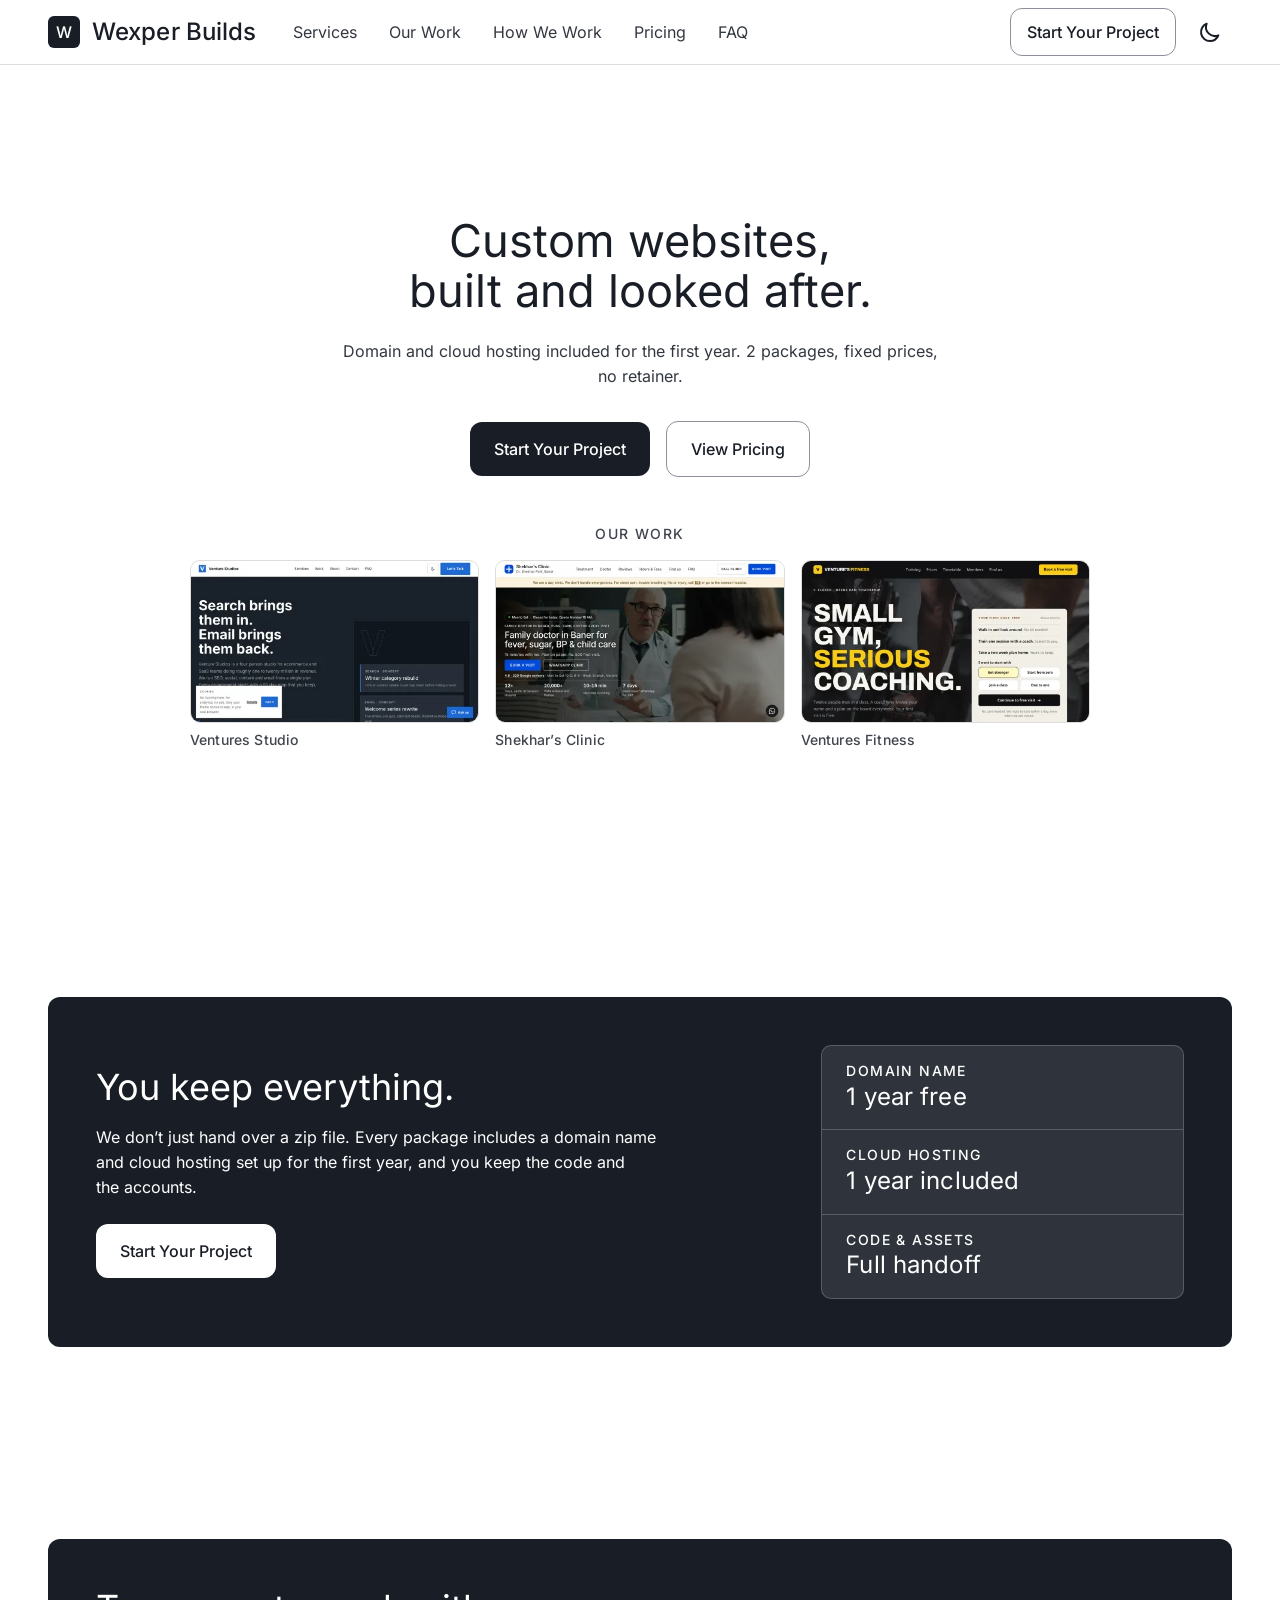
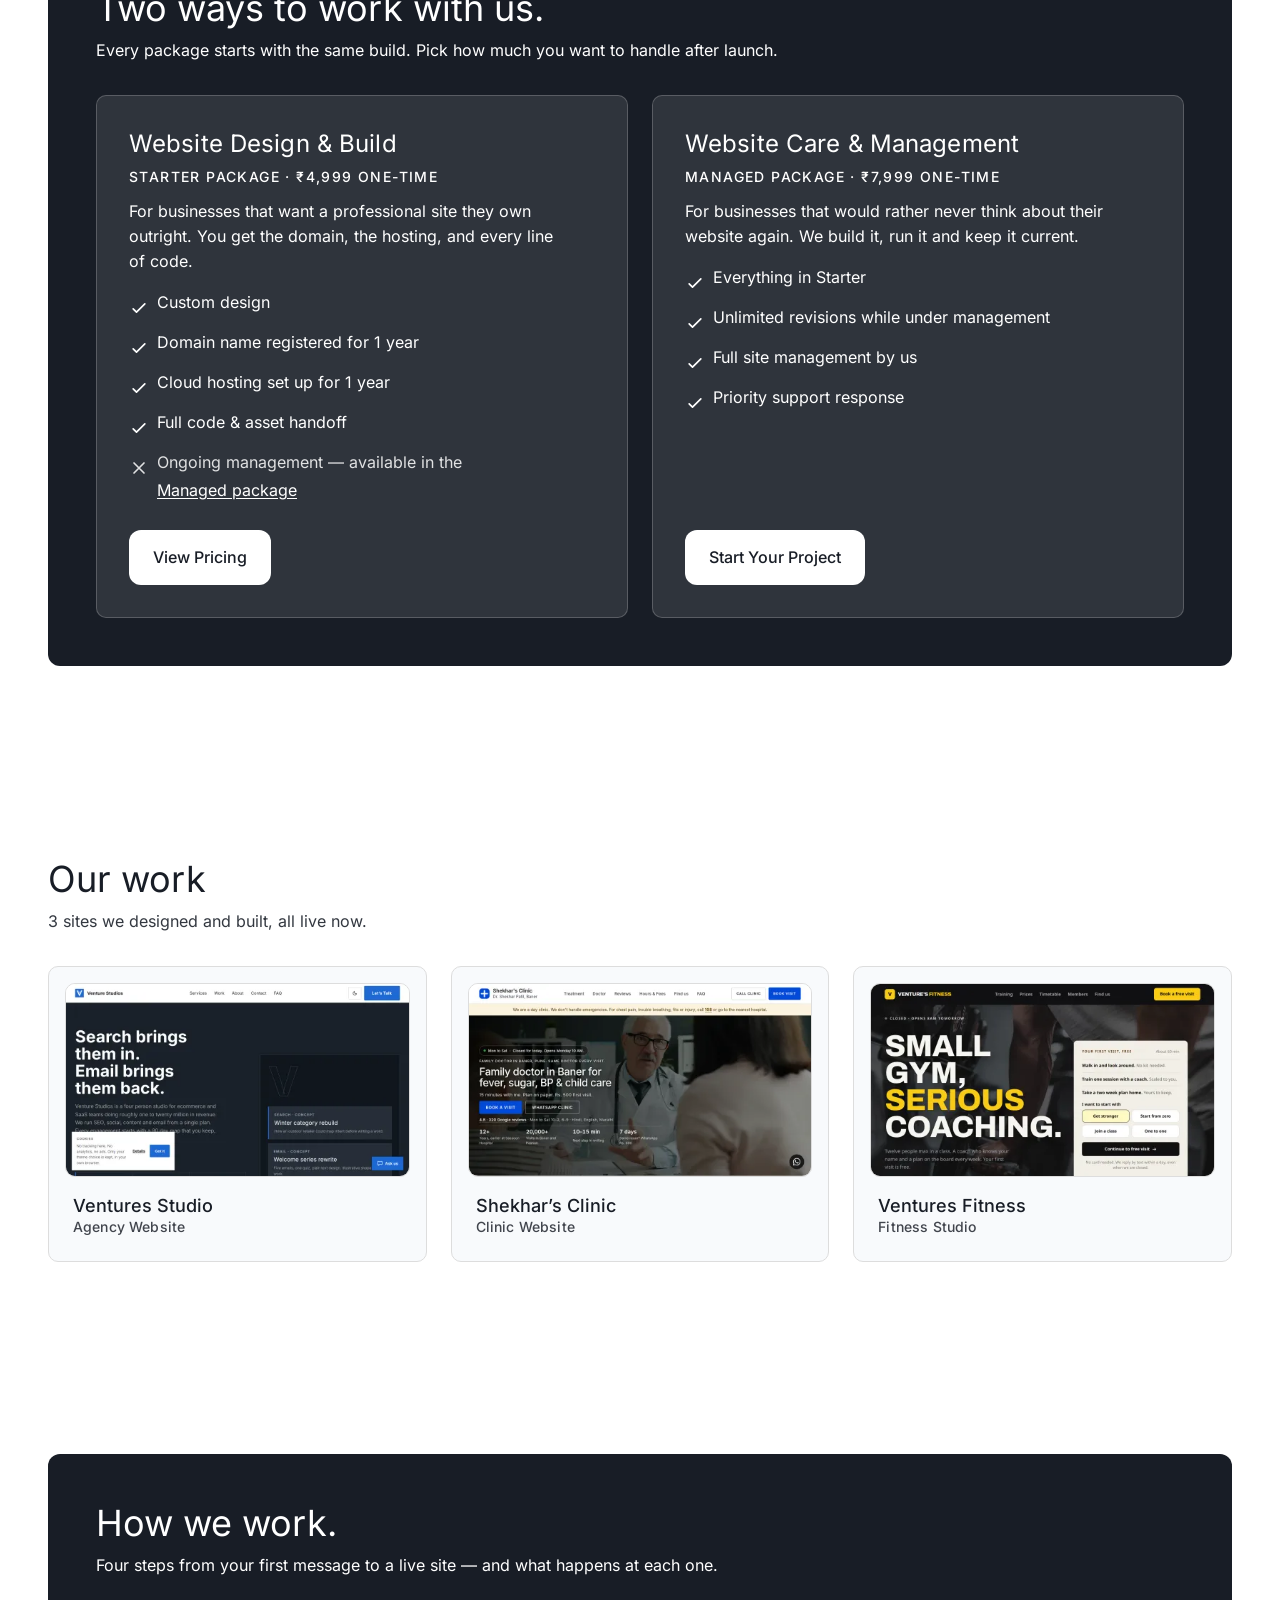
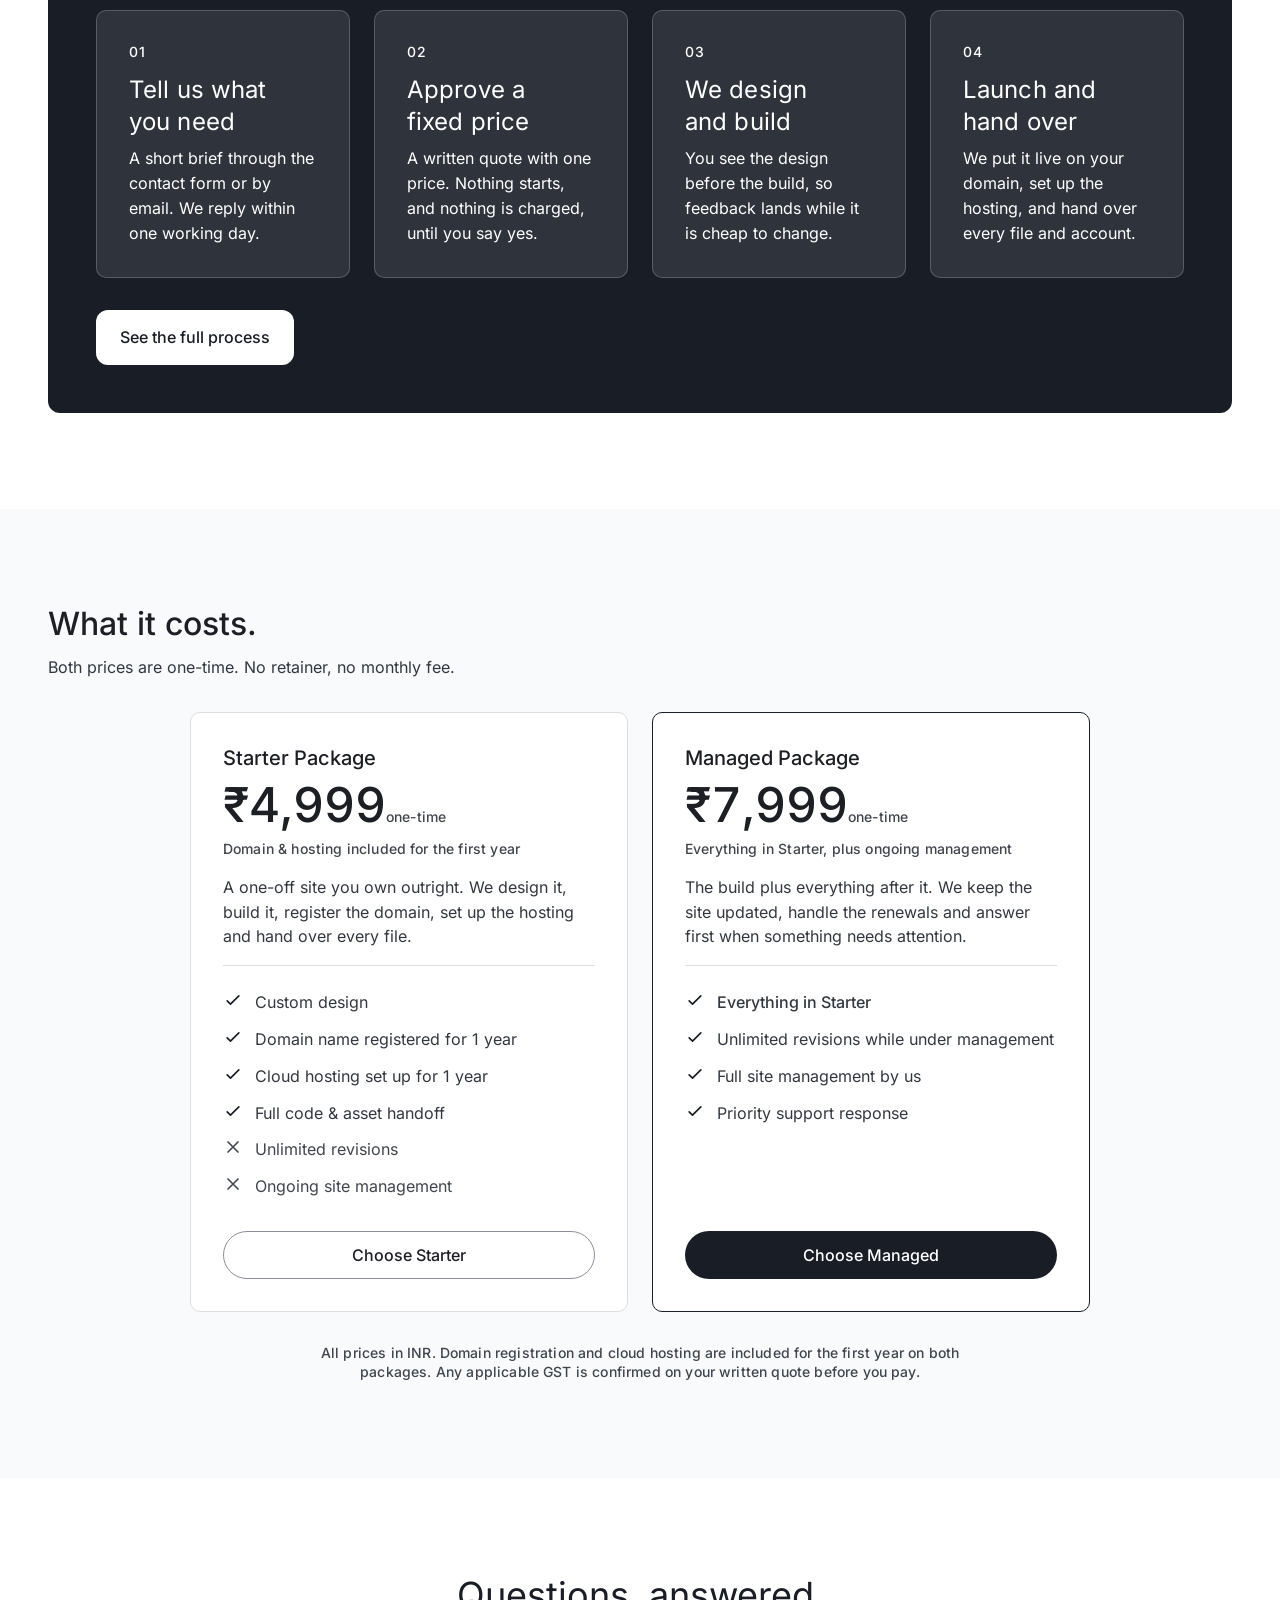
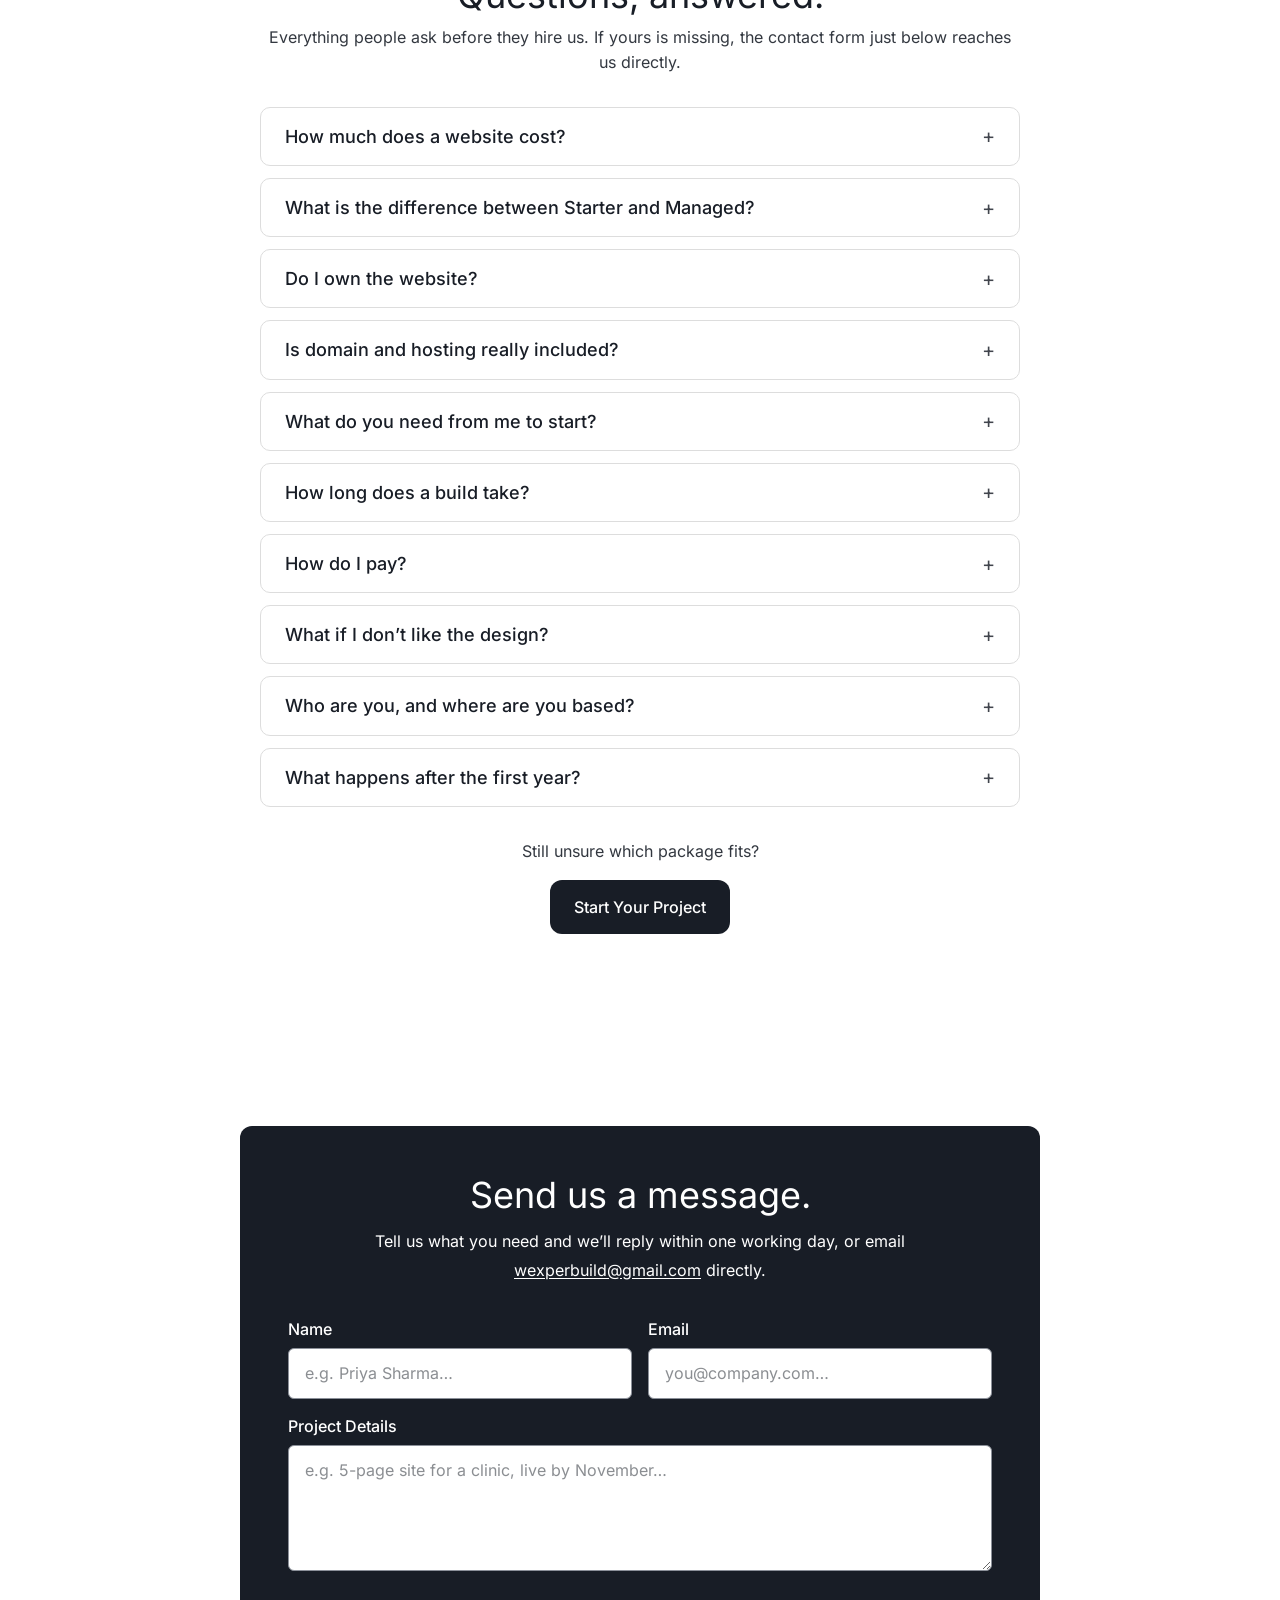
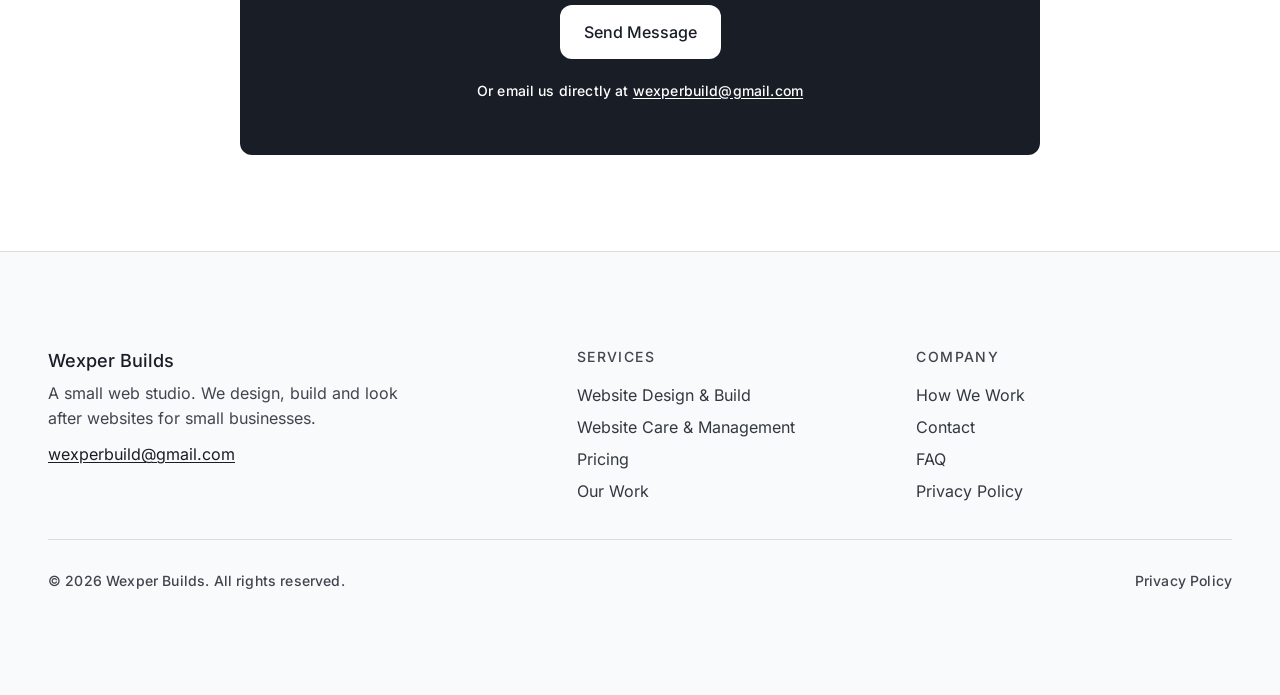
==== index.html @ 2badfdd7 "Add files via upload" ====
<!DOCTYPE html><html lang="en"><head><meta charset="UTF-8"><meta name="viewport" content="width=device-width, initial-scale=1.0"><link rel="icon" type="image/svg+xml" href="/favicon.svg"><link rel="icon" type="image/png" href="/favicon.png" sizes="32x32"><link rel="apple-touch-icon" sizes="180x180" href="/apple-touch-icon.png"><meta name="generator" content="Astro v7.3.5"><!-- Declared before the theme script below so the script can find it. --><meta name="theme-color" content="#ffffff" id="theme-color-meta"><link rel="preload" href="/_astro/inter-latin-400-normal.C38fXH4l.woff2" as="font" type="font/woff2" crossorigin><link rel="preload" href="/_astro/inter-latin-500-normal.Cerq10X2.woff2" as="font" type="font/woff2" crossorigin><link rel="preconnect" href="https://api.web3forms.com"><script>
      (function () {
        var root = document.documentElement;
        root.classList.add('js');
        var stored = null;
        try { stored = localStorage.getItem('wb-theme'); } catch (e) {}
        var theme = stored === 'dark' || stored === 'light'
          ? stored
          : (window.matchMedia('(prefers-color-scheme: dark)').matches ? 'dark' : 'light');
        root.setAttribute('data-theme', theme);
        var meta = document.getElementById('theme-color-meta');
        if (meta) meta.setAttribute('content', theme === 'dark' ? '#0f1116' : '#ffffff');
        // Fail-safe: the reveal styles are armed here but released by the
        // module script below. If that script never runs, nothing must stay
        // hidden — release every reveal after 2.5s.
        setTimeout(function () {
          if (!document.querySelector('.reveal.is-visible')) {
            var targets = document.querySelectorAll('.reveal');
            for (var i = 0; i < targets.length; i++) targets[i].classList.add('is-visible');
          }
        }, 2500);
      })();
    </script><title>Wexper Builds — Custom Website Design from ₹4,999</title><meta name="description" content="Custom websites for small businesses, built for a one-time price. Starter ₹4,999, Managed ₹7,999, with domain and cloud hosting included for the first year."><link rel="canonical" href="https://wexper.in/"><!-- Open Graph / Facebook. URL and structured data are omitted on noindex
         pages — /404 and /500 are not routable URLs, so pointing social cards
         or an Organization graph at them would advertise a page that 404s. --><meta property="og:type" content="website"><meta property="og:site_name" content="Wexper Builds"><meta property="og:locale" content="en_IN"><meta property="og:url" content="https://wexper.in/"><meta property="og:title" content="Wexper Builds — Custom Website Design from ₹4,999"><meta property="og:description" content="Custom websites for small businesses, built for a one-time price. Starter ₹4,999, Managed ₹7,999, with domain and cloud hosting included for the first year."><meta property="og:image" content="https://wexper.in/og.png"><meta property="og:image:type" content="image/png"><meta property="og:image:width" content="1200"><meta property="og:image:height" content="630"><meta property="og:image:alt" content="Wexper Builds — custom websites for small businesses"><!-- Twitter --><meta name="twitter:card" content="summary_large_image"><meta name="twitter:url" content="https://wexper.in/"><meta name="twitter:title" content="Wexper Builds — Custom Website Design from ₹4,999"><meta name="twitter:description" content="Custom websites for small businesses, built for a one-time price. Starter ₹4,999, Managed ₹7,999, with domain and cloud hosting included for the first year."><meta name="twitter:image" content="https://wexper.in/og.png"><meta name="twitter:image:alt" content="Wexper Builds — custom websites for small businesses"><script type="application/ld+json">{"@context":"https://schema.org","@graph":[{"@type":"Organization","@id":"https://wexper.in/#organization","name":"Wexper Builds","url":"https://wexper.in/","email":"wexperbuild@gmail.com","logo":"https://wexper.in/logo.png","contactPoint":{"@type":"ContactPoint","contactType":"customer support","email":"wexperbuild@gmail.com","availableLanguage":["en"],"areaServed":"IN"}},{"@type":"WebSite","@id":"https://wexper.in/#website","name":"Wexper Builds","url":"https://wexper.in/","inLanguage":"en","publisher":{"@id":"https://wexper.in/#organization"}},{"@type":"Product","@id":"https://wexper.in/#starter-package","name":"Website Design & Build (Starter Package)","description":"A one-off site you own outright. We design it, build it, register the domain, set up the hosting and hand over every file.","image":"https://wexper.in/og.png","brand":{"@id":"https://wexper.in/#organization"},"offers":{"@type":"Offer","price":"4999","priceCurrency":"INR","url":"https://wexper.in/#pricing"}},{"@type":"Product","@id":"https://wexper.in/#managed-package","name":"Website Care & Management (Managed Package)","description":"The build plus everything after it. We keep the site updated, handle the renewals and answer first when something needs attention.","image":"https://wexper.in/og.png","brand":{"@id":"https://wexper.in/#organization"},"offers":{"@type":"Offer","price":"7999","priceCurrency":"INR","url":"https://wexper.in/#pricing"}},{"@type":"FAQPage","mainEntity":[{"@type":"Question","name":"How much does a website cost?","acceptedAnswer":{"@type":"Answer","text":"The Starter package is ₹4,999 one-time and the Managed package is ₹7,999 one-time. Both include a custom design, a domain name and cloud hosting for the first year. There is no monthly fee and no retainer."}},{"@type":"Question","name":"What is the difference between Starter and Managed?","acceptedAnswer":{"@type":"Answer","text":"Starter is the build itself: design, domain, hosting and a full handoff of the code and assets, after which the site is yours to run. Managed is everything in Starter plus unlimited revisions while your site is under our management, full site management by us, and a priority support response."}},{"@type":"Question","name":"Do I own the website?","acceptedAnswer":{"@type":"Answer","text":"Yes. On the Starter package you receive the full code and asset handoff, along with the domain registered in your name and the hosting account. Nothing is locked behind our platform."}},{"@type":"Question","name":"Is domain and hosting really included?","acceptedAnswer":{"@type":"Answer","text":"For the first year, yes. We register the domain and set up cloud hosting as part of the package. From year two, renewals are charged at whatever the registrar and host charge. You can pay them directly, or we can keep paying them for you under the Managed package."}},{"@type":"Question","name":"What do you need from me to start?","acceptedAnswer":{"@type":"Answer","text":"Send us a message through the contact form with what you need and when you want it live. We reply within one working day, confirm scope and price, and take it from there. If you already have a logo, copy or photos, send those too. If not, we can work without them."}},{"@type":"Question","name":"How long does a build take?","acceptedAnswer":{"@type":"Answer","text":"It depends on how much content you have ready and how quickly feedback comes back. We confirm a delivery date in writing before work begins, so you are never guessing."}},{"@type":"Question","name":"How do I pay?","acceptedAnswer":{"@type":"Answer","text":"Every project begins with a written quote, and no work starts until you have approved it. The payment schedule, the methods we accept and whether GST is included are all set out in that quote before you commit, so you know the full picture before anything begins."}},{"@type":"Question","name":"What if I don’t like the design?","acceptedAnswer":{"@type":"Answer","text":"Scope and price are agreed before any work begins, and your written quote sets out what changes are covered along the way. On the Managed package, revisions continue for as long as your site is under our management."}},{"@type":"Question","name":"Who are you, and where are you based?","acceptedAnswer":{"@type":"Answer","text":"Wexper Builds is a small web studio run by the people who do the work. No account managers, no outsourcing between your first message and your launch. We reply to every enquiry within one working day."}},{"@type":"Question","name":"What happens after the first year?","acceptedAnswer":{"@type":"Answer","text":"Domain and hosting renewals are billed at the registrar’s and host’s cost each year, whether you pay them yourself or we handle them for you under the Managed package. Nothing about the site itself stops working. It is your code on your accounts."}}]}]}</script><link rel="stylesheet" href="/_astro/Layout.dYa1LRDs.css"></head><body class="antialiased bg-canvas text-body"><a href="#main" class="sr-only focus:not-sr-only focus:absolute focus:top-sm focus:left-sm focus:z-[60] focus:bg-canvas focus:text-ink focus:px-md focus:py-sm focus:rounded-sm focus:shadow-sm">Skip to content</a><header class="bg-canvas text-ink text-body-md border-b border-hairline sticky top-0 z-50"><div class="container-page h-[64px] flex items-center justify-between"><div class="flex items-center gap-lg"><a href="/" class="inline-flex items-center gap-sm rounded-sm transition-opacity hover:opacity-80" translate="no"><span aria-hidden="true" class="w-8 h-8 shrink-0 rounded-sm bg-primary text-on-primary text-label-md font-medium inline-flex items-center justify-center">W</span><span class="font-medium text-title-sm whitespace-nowrap min-[400px]:text-title-lg">Wexper Builds</span></a><nav class="hidden lg:flex items-center gap-xs" aria-label="Primary"><a href="/#services" class="px-sm inline-flex items-center min-h-[44px] text-body hover:text-ink transition-colors">Services</a><a href="/#work" class="px-sm inline-flex items-center min-h-[44px] text-body hover:text-ink transition-colors">Our Work</a><a href="/process/" class="px-sm inline-flex items-center min-h-[44px] text-body hover:text-ink transition-colors">How We Work</a><a href="/#pricing" class="px-sm inline-flex items-center min-h-[44px] text-body hover:text-ink transition-colors">Pricing</a><a href="/#faq" class="px-sm inline-flex items-center min-h-[44px] text-body hover:text-ink transition-colors">FAQ</a></nav></div><div class="flex items-center gap-sm"><a href="/#contact" class="hidden lg:inline-flex btn-secondary btn-compact">Start Your Project</a><button id="theme-toggle" type="button" class="p-2 min-h-[44px] min-w-[44px] inline-flex items-center justify-center text-ink rounded-full transition-colors hover:bg-surface-soft" aria-label="Toggle colour theme" aria-pressed="false" title="Toggle colour theme"><svg class="w-6 h-6 dark:hidden" aria-hidden="true" fill="none" viewBox="0 0 24 24" stroke="currentColor"><path stroke-linecap="round" stroke-linejoin="round" stroke-width="2" d="M20.354 15.354A9 9 0 018.646 3.646 9.003 9.003 0 0012 21a9.003 9.003 0 008.354-5.646z"></path></svg><svg class="w-6 h-6 hidden dark:block" aria-hidden="true" fill="none" viewBox="0 0 24 24" stroke="currentColor"><path stroke-linecap="round" stroke-linejoin="round" stroke-width="2" d="M12 3v1m0 16v1m9-9h-1M4 12H3m15.364 6.364l-.707.707M6.343 6.343l-.707.707m12.728 0l-.707.707M6.343 17.657l-.707.707M16 12a4 4 0 11-8 0 4 4 0 018 0z"></path></svg></button><!-- Native disclosure: the menu opens and closes without JavaScript. The
           panel is fixed below the 64px bar so the bar never grows around it
           and the dropdown spans the full viewport width on phones. --><details id="mobile-nav" class="lg:hidden group relative"><summary class="p-2 min-h-[44px] min-w-[44px] inline-flex items-center justify-center text-ink rounded-full cursor-pointer list-none hover:bg-surface-soft transition-colors [&amp;::-webkit-details-marker]:hidden"><span class="sr-only">Menu</span><svg class="w-6 h-6 group-open:hidden" aria-hidden="true" fill="none" viewBox="0 0 24 24" stroke="currentColor"><path stroke-linecap="round" stroke-linejoin="round" stroke-width="2" d="M4 6h16M4 12h16M4 18h16"></path></svg><svg class="w-6 h-6 hidden group-open:block" aria-hidden="true" fill="none" viewBox="0 0 24 24" stroke="currentColor"><path stroke-linecap="round" stroke-linejoin="round" stroke-width="2" d="M6 18L18 6M6 6l12 12"></path></svg></summary><div class="fixed left-0 right-0 top-[64px] border-b border-hairline bg-canvas shadow-[0_12px_24px_-16px_rgba(0,0,0,0.35)]"><nav class="container-page flex flex-col py-md gap-xs" aria-label="Mobile"><a href="/#services" class="text-label-md py-sm px-sm -mx-sm min-h-[44px] flex items-center rounded-sm hover:bg-surface-soft transition-colors">Services</a><a href="/#work" class="text-label-md py-sm px-sm -mx-sm min-h-[44px] flex items-center rounded-sm hover:bg-surface-soft transition-colors">Our Work</a><a href="/process/" class="text-label-md py-sm px-sm -mx-sm min-h-[44px] flex items-center rounded-sm hover:bg-surface-soft transition-colors">How We Work</a><a href="/#pricing" class="text-label-md py-sm px-sm -mx-sm min-h-[44px] flex items-center rounded-sm hover:bg-surface-soft transition-colors">Pricing</a><a href="/#faq" class="text-label-md py-sm px-sm -mx-sm min-h-[44px] flex items-center rounded-sm hover:bg-surface-soft transition-colors">FAQ</a><a href="/#contact" class="btn-secondary btn-compact self-start mt-xs">Start Your Project</a></nav></div></details></div></div></header><script type="module">globalThis.process??={},globalThis.process.env??={};var e=document.getElementById(`mobile-nav`),t=document.getElementById(`theme-toggle`);e?.querySelectorAll(`a`).forEach(t=>{t.addEventListener(`click`,()=>e?.removeAttribute(`open`))}),document.addEventListener(`keydown`,t=>{t.key===`Escape`&&e?.open&&(e.removeAttribute(`open`),e.querySelector(`summary`)?.focus())}),document.addEventListener(`click`,t=>{e?.open&&t.target instanceof Node&&!e.contains(t.target)&&e.removeAttribute(`open`)});var n=()=>{let e=document.documentElement,n=getComputedStyle(e).getPropertyValue(`--wb-canvas`).trim();document.getElementById(`theme-color-meta`)?.setAttribute(`content`,n||`#ffffff`),t?.setAttribute(`aria-pressed`,String(e.getAttribute(`data-theme`)===`dark`))};n(),t?.addEventListener(`click`,()=>{let e=document.documentElement,t=e.getAttribute(`data-theme`)===`dark`?`light`:`dark`;e.setAttribute(`data-theme`,t);try{localStorage.setItem(`wb-theme`,t)}catch{}n()});var r=document.querySelectorAll(`nav[aria-label="Primary"] a, nav[aria-label="Mobile"] a`),i=()=>{let e=window.location.hash,t=window.location.pathname;r.forEach(n=>{let r=n.getAttribute(`href`)??``;e.length>1&&r.endsWith(e)?n.setAttribute(`aria-current`,`location`):r===t?n.setAttribute(`aria-current`,`page`):n.removeAttribute(`aria-current`)})};window.addEventListener(`hashchange`,i),i();</script><main id="main" tabindex="-1"><section class="container-page text-ink min-h-[calc(100svh-64px)] flex flex-col justify-center py-section text-center"><div class="max-w-[820px] mx-auto"><h1 class="text-display-lg mb-lg">Custom websites, built and looked after.</h1><p class="text-body-md text-body mb-xl max-w-[600px] mx-auto">Domain and cloud hosting included for the first year. 2 packages, fixed prices, no retainer.</p><div class="flex flex-col sm:flex-row items-center justify-center gap-md"><a href="#contact" class="btn-primary w-full sm:w-auto">Start Your Project</a><a href="#pricing" class="btn-secondary w-full sm:w-auto">View Pricing</a></div></div><div class="mt-xxl max-w-[900px] mx-auto w-full"><p class="eyebrow text-muted mb-md">Our work</p><div class="grid grid-cols-1 sm:grid-cols-3 gap-sm md:gap-md"><a href="https://ventures-studio.vercel.app/" target="_blank" rel="noopener noreferrer" class="group text-left rounded-sm"><div class="bg-surface-soft rounded-md aspect-video overflow-hidden border border-hairline"><img src="/_astro/ventures-studio.yuDFarzR_ZSQpLv.webp" srcset="/_astro/ventures-studio.yuDFarzR_ZSmHXp.webp 320w, /_astro/ventures-studio.yuDFarzR_ZUmo4w.webp 480w, /_astro/ventures-studio.yuDFarzR_ZeVkqp.webp 640w, /_astro/ventures-studio.yuDFarzR_Z1sDM14.webp 768w" alt sizes="(min-width: 768px) calc((min(900px, 100vw - 96px) - 32px) / 3), (min-width: 640px) calc((min(900px, 100vw - 48px) - 24px) / 3), calc(100vw - 48px)" loading="eager" fetchpriority="high" decoding="async" width="1600" height="900" class="w-full h-full object-cover object-top transition-transform duration-500 group-hover:scale-[1.03]"></div><p class="text-caption text-muted mt-xs transition-colors group-hover:text-ink">Ventures Studio<span class="sr-only"> (opens in a new tab)</span></p></a><a href="https://shekhars-clinic.vercel.app/" target="_blank" rel="noopener noreferrer" class="group text-left rounded-sm"><div class="bg-surface-soft rounded-md aspect-video overflow-hidden border border-hairline"><img src="/_astro/shekhars-clinic.zZoFIPBZ_Z2lCSGm.webp" srcset="/_astro/shekhars-clinic.zZoFIPBZ_ZLe1kf.webp 320w, /_astro/shekhars-clinic.zZoFIPBZ_ZNdGqm.webp 480w, /_astro/shekhars-clinic.zZoFIPBZ_Z7MCMf.webp 640w, /_astro/shekhars-clinic.zZoFIPBZ_Z1lv5mT.webp 768w" alt sizes="(min-width: 768px) calc((min(900px, 100vw - 96px) - 32px) / 3), (min-width: 640px) calc((min(900px, 100vw - 48px) - 24px) / 3), calc(100vw - 48px)" loading="lazy" decoding="async" width="1600" height="900" class="w-full h-full object-cover object-top transition-transform duration-500 group-hover:scale-[1.03]"></div><p class="text-caption text-muted mt-xs transition-colors group-hover:text-ink">Shekhar’s Clinic<span class="sr-only"> (opens in a new tab)</span></p></a><a href="https://ventures-fitness.vercel.app/" target="_blank" rel="noopener noreferrer" class="group text-left rounded-sm"><div class="bg-surface-soft rounded-md aspect-video overflow-hidden border border-hairline"><img src="/_astro/ventures-fitness.CTa6s3Gl_ZKaH3V.webp" srcset="/_astro/ventures-fitness.CTa6s3Gl_dNYLm.webp 320w, /_astro/ventures-fitness.CTa6s3Gl_2gpLJ9.webp 480w, /_astro/ventures-fitness.CTa6s3Gl_Z3JPmL.webp 640w, /_astro/ventures-fitness.CTa6s3Gl_ZE5bG5.webp 768w" alt sizes="(min-width: 768px) calc((min(900px, 100vw - 96px) - 32px) / 3), (min-width: 640px) calc((min(900px, 100vw - 48px) - 24px) / 3), calc(100vw - 48px)" loading="lazy" decoding="async" width="1600" height="900" class="w-full h-full object-cover object-top transition-transform duration-500 group-hover:scale-[1.03]"></div><p class="text-caption text-muted mt-xs transition-colors group-hover:text-ink">Ventures Fitness<span class="sr-only"> (opens in a new tab)</span></p></a></div></div></section><section class="reveal container-page py-section"><div class="reveal-item bg-surface-dark text-on-dark rounded-lg p-lg md:p-xxl flex flex-col md:flex-row items-center justify-between gap-xl"><div class="max-w-[600px] text-center md:text-left"><h2 class="text-display-md mb-md">You keep everything.</h2><p class="text-body-md mb-lg">We don’t just hand over a zip file. Every package includes a domain name and cloud hosting set up for the first year, and you keep the code and the accounts.</p><a href="#contact" class="btn-secondary-on-dark">Start Your Project</a></div><div class="w-full md:w-1/3"><dl class="rounded-md border border-on-dark/20 bg-on-dark/10"><div class="px-lg py-md border-b border-on-dark/20"><dt class="eyebrow text-on-dark">Domain name</dt><dd class="text-title-lg text-on-dark">1 year free</dd></div><div class="px-lg py-md border-b border-on-dark/20"><dt class="eyebrow text-on-dark">Cloud hosting</dt><dd class="text-title-lg text-on-dark">1 year included</dd></div><div class="px-lg py-md"><dt class="eyebrow text-on-dark">Code &amp; assets</dt><dd class="text-title-lg text-on-dark">Full handoff</dd></div></dl></div></div></section><section id="services" class="reveal container-page py-section"><div class="reveal-item bg-surface-dark text-on-dark rounded-lg p-lg md:p-xxl"><div class="mb-xl text-center md:text-left max-w-[720px]"><h2 class="text-display-md mb-xs">Two ways to work with us.</h2><p class="text-body-md text-on-dark">Every package starts with the same build. Pick how much you want to handle after launch.</p></div><div class="reveal-grid grid grid-cols-1 md:grid-cols-2 gap-lg"><div class="reveal-item bg-on-dark/10 border border-on-dark/20 rounded-md p-xl flex flex-col h-full"><h3 class="text-title-lg mb-xs">Website Design &amp; Build</h3><p class="eyebrow text-on-dark mb-sm">Starter package &middot; ₹4,999 one-time</p><p class="text-body-md mb-md">For businesses that want a professional site they own outright. You get the domain, the hosting, and every line of code.</p><ul class="space-y-sm mb-lg flex-1 text-body-md"><li class="flex items-start gap-xs"><svg class="h-5 w-5 mt-xs shrink-0" aria-hidden="true" fill="none" viewBox="0 0 24 24" stroke="currentColor"><path stroke-linecap="round" stroke-linejoin="round" stroke-width="2" d="M5 13l4 4L19 7"></path></svg><span>Custom design</span></li><li class="flex items-start gap-xs"><svg class="h-5 w-5 mt-xs shrink-0" aria-hidden="true" fill="none" viewBox="0 0 24 24" stroke="currentColor"><path stroke-linecap="round" stroke-linejoin="round" stroke-width="2" d="M5 13l4 4L19 7"></path></svg><span>Domain name registered for 1 year</span></li><li class="flex items-start gap-xs"><svg class="h-5 w-5 mt-xs shrink-0" aria-hidden="true" fill="none" viewBox="0 0 24 24" stroke="currentColor"><path stroke-linecap="round" stroke-linejoin="round" stroke-width="2" d="M5 13l4 4L19 7"></path></svg><span>Cloud hosting set up for 1 year</span></li><li class="flex items-start gap-xs"><svg class="h-5 w-5 mt-xs shrink-0" aria-hidden="true" fill="none" viewBox="0 0 24 24" stroke="currentColor"><path stroke-linecap="round" stroke-linejoin="round" stroke-width="2" d="M5 13l4 4L19 7"></path></svg><span>Full code &amp; asset handoff</span></li><li class="flex items-start gap-xs text-on-dark/85 mt-sm"><svg class="h-5 w-5 mt-xs shrink-0" aria-hidden="true" fill="none" viewBox="0 0 24 24" stroke="currentColor"><path stroke-linecap="round" stroke-linejoin="round" stroke-width="2" d="M6 18L18 6M6 6l12 12"></path></svg><span><span class="sr-only">Not included: </span>Ongoing management &mdash; available in the <a href="#pricing" class="link-inline-on-dark">Managed package</a></span></li></ul><div class="mt-auto"><a href="#pricing" class="btn-secondary-on-dark">View Pricing</a></div></div><div class="reveal-item bg-on-dark/10 border border-on-dark/20 rounded-md p-xl flex flex-col h-full"><h3 class="text-title-lg mb-xs">Website Care &amp; Management</h3><p class="eyebrow text-on-dark mb-sm">Managed package &middot; ₹7,999 one-time</p><p class="text-body-md mb-md">For businesses that would rather never think about their website again. We build it, run it and keep it current.</p><ul class="space-y-sm mb-lg flex-1 text-body-md"><li class="flex items-start gap-xs"><svg class="h-5 w-5 mt-xs shrink-0" aria-hidden="true" fill="none" viewBox="0 0 24 24" stroke="currentColor"><path stroke-linecap="round" stroke-linejoin="round" stroke-width="2" d="M5 13l4 4L19 7"></path></svg><span>Everything in Starter</span></li><li class="flex items-start gap-xs"><svg class="h-5 w-5 mt-xs shrink-0" aria-hidden="true" fill="none" viewBox="0 0 24 24" stroke="currentColor"><path stroke-linecap="round" stroke-linejoin="round" stroke-width="2" d="M5 13l4 4L19 7"></path></svg><span>Unlimited revisions while under management</span></li><li class="flex items-start gap-xs"><svg class="h-5 w-5 mt-xs shrink-0" aria-hidden="true" fill="none" viewBox="0 0 24 24" stroke="currentColor"><path stroke-linecap="round" stroke-linejoin="round" stroke-width="2" d="M5 13l4 4L19 7"></path></svg><span>Full site management by us</span></li><li class="flex items-start gap-xs"><svg class="h-5 w-5 mt-xs shrink-0" aria-hidden="true" fill="none" viewBox="0 0 24 24" stroke="currentColor"><path stroke-linecap="round" stroke-linejoin="round" stroke-width="2" d="M5 13l4 4L19 7"></path></svg><span>Priority support response</span></li></ul><div class="mt-auto"><a href="#contact" class="btn-secondary-on-dark">Start Your Project</a></div></div></div></div></section><section id="work" class="reveal container-page py-section"><div class="reveal-item mb-xl text-center md:text-left"><h2 class="text-display-md mb-xs text-ink">Our work</h2><p class="text-body-md text-body">3 sites we designed and built, all live now.</p></div><div class="reveal-grid grid grid-cols-1 md:grid-cols-2 lg:grid-cols-3 gap-lg"><a href="https://ventures-studio.vercel.app/" target="_blank" rel="noopener noreferrer" class="reveal-item group block bg-surface-soft border border-hairline rounded-md p-md transition-colors hover:bg-surface-strong"><div class="bg-canvas rounded-md aspect-video mb-md overflow-hidden border border-hairline relative"><img src="/_astro/ventures-studio.yuDFarzR_ZSQpLv.webp" srcset="/_astro/ventures-studio.yuDFarzR_ZUmo4w.webp 480w, /_astro/ventures-studio.yuDFarzR_Z1sDM14.webp 768w, /_astro/ventures-studio.yuDFarzR_dpAkO.webp 1200w" alt sizes="(min-width: 1024px) 380px, (min-width: 768px) 46vw, calc(100vw - 48px)" loading="lazy" decoding="async" width="1600" height="900" class="w-full h-full object-cover object-top"><div class="absolute inset-0 bg-transparent transition-colors group-hover:bg-ink/10 dark:group-hover:bg-on-dark/15"></div></div><div class="px-xs pb-xs"><h3 class="text-title-sm text-ink">Ventures Studio<span class="sr-only"> (opens in a new tab)</span></h3><p class="text-caption text-muted">Agency Website</p></div></a><a href="https://shekhars-clinic.vercel.app/" target="_blank" rel="noopener noreferrer" class="reveal-item group block bg-surface-soft border border-hairline rounded-md p-md transition-colors hover:bg-surface-strong"><div class="bg-canvas rounded-md aspect-video mb-md overflow-hidden border border-hairline relative"><img src="/_astro/shekhars-clinic.zZoFIPBZ_Z2lCSGm.webp" srcset="/_astro/shekhars-clinic.zZoFIPBZ_ZNdGqm.webp 480w, /_astro/shekhars-clinic.zZoFIPBZ_Z1lv5mT.webp 768w, /_astro/shekhars-clinic.zZoFIPBZ_Z1elRz2.webp 1200w" alt sizes="(min-width: 1024px) 380px, (min-width: 768px) 46vw, calc(100vw - 48px)" loading="lazy" decoding="async" width="1600" height="900" class="w-full h-full object-cover object-top"><div class="absolute inset-0 bg-transparent transition-colors group-hover:bg-ink/10 dark:group-hover:bg-on-dark/15"></div></div><div class="px-xs pb-xs"><h3 class="text-title-sm text-ink">Shekhar’s Clinic<span class="sr-only"> (opens in a new tab)</span></h3><p class="text-caption text-muted">Clinic Website</p></div></a><a href="https://ventures-fitness.vercel.app/" target="_blank" rel="noopener noreferrer" class="reveal-item group block bg-surface-soft border border-hairline rounded-md p-md transition-colors hover:bg-surface-strong"><div class="bg-canvas rounded-md aspect-video mb-md overflow-hidden border border-hairline relative"><img src="/_astro/ventures-fitness.CTa6s3Gl_ZKaH3V.webp" srcset="/_astro/ventures-fitness.CTa6s3Gl_2gpLJ9.webp 480w, /_astro/ventures-fitness.CTa6s3Gl_ZE5bG5.webp 768w, /_astro/ventures-fitness.CTa6s3Gl_2oaAkU.webp 1200w" alt sizes="(min-width: 1024px) 380px, (min-width: 768px) 46vw, calc(100vw - 48px)" loading="lazy" decoding="async" width="1600" height="900" class="w-full h-full object-cover object-top"><div class="absolute inset-0 bg-transparent transition-colors group-hover:bg-ink/10 dark:group-hover:bg-on-dark/15"></div></div><div class="px-xs pb-xs"><h3 class="text-title-sm text-ink">Ventures Fitness<span class="sr-only"> (opens in a new tab)</span></h3><p class="text-caption text-muted">Fitness Studio</p></div></a></div></section><section id="process" class="reveal container-page py-section"><div class="reveal-item bg-surface-dark text-on-dark rounded-lg p-lg md:p-xxl"><div class="mb-xl text-center md:text-left max-w-[720px]"><h2 class="text-display-md mb-xs">How we work.</h2><p class="text-body-md text-on-dark">Four steps from your first message to a live site — and what happens at each one.</p></div><div class="reveal-grid grid grid-cols-1 md:grid-cols-2 lg:grid-cols-4 gap-lg"><div class="reveal-item bg-on-dark/10 border border-on-dark/20 rounded-md p-xl"><p class="eyebrow text-on-dark mb-sm">01</p><h3 class="text-title-lg mb-xs">Tell us what you need</h3><p class="text-body-md">A short brief through the contact form or by email. We reply within one working day.</p></div><div class="reveal-item bg-on-dark/10 border border-on-dark/20 rounded-md p-xl"><p class="eyebrow text-on-dark mb-sm">02</p><h3 class="text-title-lg mb-xs">Approve a fixed price</h3><p class="text-body-md">A written quote with one price. Nothing starts, and nothing is charged, until you say yes.</p></div><div class="reveal-item bg-on-dark/10 border border-on-dark/20 rounded-md p-xl"><p class="eyebrow text-on-dark mb-sm">03</p><h3 class="text-title-lg mb-xs">We design and build</h3><p class="text-body-md">You see the design before the build, so feedback lands while it is cheap to change.</p></div><div class="reveal-item bg-on-dark/10 border border-on-dark/20 rounded-md p-xl"><p class="eyebrow text-on-dark mb-sm">04</p><h3 class="text-title-lg mb-xs">Launch and hand over</h3><p class="text-body-md">We put it live on your domain, set up the hosting, and hand over every file and account.</p></div></div><div class="mt-xl"><a href="/process/" class="btn-secondary-on-dark">See the full process</a></div></div></section><section id="pricing" class="reveal bg-surface-soft"><div class="container-page py-section"><div class="reveal-item mb-xl text-center md:text-left"><h2 class="text-pricing-section text-pricing-ink mb-sm">What it costs.</h2><p class="text-body-md text-body">Both prices are one-time. No retainer, no monthly fee.</p></div><div class="reveal-grid grid grid-cols-1 md:grid-cols-2 gap-lg max-w-[900px] mx-auto"><div class="bg-canvas rounded-md p-xl flex flex-col h-full border border-hairline"><h3 class="text-pricing-card-title text-pricing-ink mb-xs">Starter Package</h3><div class="mb-md"><span class="text-pricing-display text-pricing-ink tabular-nums">₹4,999</span><span class="text-caption text-muted">one-time</span><p class="text-caption text-muted mt-xs">Domain &amp; hosting included for the first year</p></div><p class="text-body-md text-body mb-lg pb-md border-b border-hairline">A one-off site you own outright. We design it, build it, register the domain, set up the hosting and hand over every file.</p><ul class="space-y-sm mb-xl flex-grow"><li class="flex items-start gap-sm"><svg class="w-5 h-5 text-ink shrink-0" aria-hidden="true" fill="none" viewBox="0 0 24 24" stroke="currentColor"><path stroke-linecap="round" stroke-linejoin="round" stroke-width="2" d="M5 13l4 4L19 7"></path></svg><span class="text-body-md text-body">Custom design</span></li><li class="flex items-start gap-sm"><svg class="w-5 h-5 text-ink shrink-0" aria-hidden="true" fill="none" viewBox="0 0 24 24" stroke="currentColor"><path stroke-linecap="round" stroke-linejoin="round" stroke-width="2" d="M5 13l4 4L19 7"></path></svg><span class="text-body-md text-body">Domain name registered for 1 year</span></li><li class="flex items-start gap-sm"><svg class="w-5 h-5 text-ink shrink-0" aria-hidden="true" fill="none" viewBox="0 0 24 24" stroke="currentColor"><path stroke-linecap="round" stroke-linejoin="round" stroke-width="2" d="M5 13l4 4L19 7"></path></svg><span class="text-body-md text-body">Cloud hosting set up for 1 year</span></li><li class="flex items-start gap-sm"><svg class="w-5 h-5 text-ink shrink-0" aria-hidden="true" fill="none" viewBox="0 0 24 24" stroke="currentColor"><path stroke-linecap="round" stroke-linejoin="round" stroke-width="2" d="M5 13l4 4L19 7"></path></svg><span class="text-body-md text-body">Full code &amp; asset handoff</span></li><li class="flex items-start gap-sm"><svg class="w-5 h-5 text-muted shrink-0" aria-hidden="true" fill="none" viewBox="0 0 24 24" stroke="currentColor"><path stroke-linecap="round" stroke-linejoin="round" stroke-width="2" d="M6 18L18 6M6 6l12 12"></path></svg><span class="text-body-md text-muted"><span class="sr-only">Not included: </span>Unlimited revisions</span></li><li class="flex items-start gap-sm"><svg class="w-5 h-5 text-muted shrink-0" aria-hidden="true" fill="none" viewBox="0 0 24 24" stroke="currentColor"><path stroke-linecap="round" stroke-linejoin="round" stroke-width="2" d="M6 18L18 6M6 6l12 12"></path></svg><span class="text-body-md text-muted"><span class="sr-only">Not included: </span>Ongoing site management</span></li></ul><a href="#contact" class="btn-pricing w-full mt-auto">Choose Starter</a></div><div class="bg-canvas rounded-md p-xl flex flex-col h-full border border-ink"><h3 class="text-pricing-card-title text-pricing-ink mb-xs">Managed Package</h3><div class="mb-md"><span class="text-pricing-display text-pricing-ink tabular-nums">₹7,999</span><span class="text-caption text-muted">one-time</span><p class="text-caption text-muted mt-xs">Everything in Starter, plus ongoing management</p></div><p class="text-body-md text-body mb-lg pb-md border-b border-hairline">The build plus everything after it. We keep the site updated, handle the renewals and answer first when something needs attention.</p><ul class="space-y-sm mb-xl flex-grow"><li class="flex items-start gap-sm"><svg class="w-5 h-5 text-ink shrink-0" aria-hidden="true" fill="none" viewBox="0 0 24 24" stroke="currentColor"><path stroke-linecap="round" stroke-linejoin="round" stroke-width="2" d="M5 13l4 4L19 7"></path></svg><span class="text-body-md text-body font-medium">Everything in Starter</span></li><li class="flex items-start gap-sm"><svg class="w-5 h-5 text-ink shrink-0" aria-hidden="true" fill="none" viewBox="0 0 24 24" stroke="currentColor"><path stroke-linecap="round" stroke-linejoin="round" stroke-width="2" d="M5 13l4 4L19 7"></path></svg><span class="text-body-md text-body">Unlimited revisions while under management</span></li><li class="flex items-start gap-sm"><svg class="w-5 h-5 text-ink shrink-0" aria-hidden="true" fill="none" viewBox="0 0 24 24" stroke="currentColor"><path stroke-linecap="round" stroke-linejoin="round" stroke-width="2" d="M5 13l4 4L19 7"></path></svg><span class="text-body-md text-body">Full site management by us</span></li><li class="flex items-start gap-sm"><svg class="w-5 h-5 text-ink shrink-0" aria-hidden="true" fill="none" viewBox="0 0 24 24" stroke="currentColor"><path stroke-linecap="round" stroke-linejoin="round" stroke-width="2" d="M5 13l4 4L19 7"></path></svg><span class="text-body-md text-body">Priority support response</span></li></ul><a href="#contact" class="btn-pricing w-full mt-auto bg-primary text-on-primary hover:bg-primary-active active:bg-primary-active border-transparent">Choose Managed</a></div></div><p class="reveal-item text-caption text-muted text-center mt-xl max-w-[700px] mx-auto">All prices in INR. Domain registration and cloud hosting are included for the first year on both packages. Any applicable GST is confirmed on your written quote before you pay.</p></div></section><section id="faq" class="reveal container-page py-section"><div class="max-w-[760px] mx-auto"><div class="reveal-item mb-xl text-center"><h2 class="text-display-md mb-xs text-ink">Questions, answered.</h2><p class="text-body-md text-body">Everything people ask before they hire us. If yours is missing, the contact form just below reaches us directly.</p></div><div class="reveal-grid space-y-sm"><details class="faq-item reveal-item"><summary><span>How much does a website cost?</span><span class="faq-glyph" aria-hidden="true"></span></summary><div class="faq-answer"><p class="text-body-md text-body">The Starter package is ₹4,999 one-time and the Managed package is ₹7,999 one-time. Both include a custom design, a domain name and cloud hosting for the first year. There is no monthly fee and no retainer.</p></div></details><details class="faq-item reveal-item"><summary><span>What is the difference between Starter and Managed?</span><span class="faq-glyph" aria-hidden="true"></span></summary><div class="faq-answer"><p class="text-body-md text-body">Starter is the build itself: design, domain, hosting and a full handoff of the code and assets, after which the site is yours to run. Managed is everything in Starter plus unlimited revisions while your site is under our management, full site management by us, and a priority support response.</p></div></details><details class="faq-item reveal-item"><summary><span>Do I own the website?</span><span class="faq-glyph" aria-hidden="true"></span></summary><div class="faq-answer"><p class="text-body-md text-body">Yes. On the Starter package you receive the full code and asset handoff, along with the domain registered in your name and the hosting account. Nothing is locked behind our platform.</p></div></details><details class="faq-item reveal-item"><summary><span>Is domain and hosting really included?</span><span class="faq-glyph" aria-hidden="true"></span></summary><div class="faq-answer"><p class="text-body-md text-body">For the first year, yes. We register the domain and set up cloud hosting as part of the package. From year two, renewals are charged at whatever the registrar and host charge. You can pay them directly, or we can keep paying them for you under the Managed package.</p></div></details><details class="faq-item reveal-item"><summary><span>What do you need from me to start?</span><span class="faq-glyph" aria-hidden="true"></span></summary><div class="faq-answer"><p class="text-body-md text-body">Send us a message through the contact form with what you need and when you want it live. We reply within one working day, confirm scope and price, and take it from there. If you already have a logo, copy or photos, send those too. If not, we can work without them.</p></div></details><details class="faq-item reveal-item"><summary><span>How long does a build take?</span><span class="faq-glyph" aria-hidden="true"></span></summary><div class="faq-answer"><p class="text-body-md text-body">It depends on how much content you have ready and how quickly feedback comes back. We confirm a delivery date in writing before work begins, so you are never guessing.</p></div></details><details class="faq-item reveal-item"><summary><span>How do I pay?</span><span class="faq-glyph" aria-hidden="true"></span></summary><div class="faq-answer"><p class="text-body-md text-body">Every project begins with a written quote, and no work starts until you have approved it. The payment schedule, the methods we accept and whether GST is included are all set out in that quote before you commit, so you know the full picture before anything begins.</p></div></details><details class="faq-item reveal-item"><summary><span>What if I don’t like the design?</span><span class="faq-glyph" aria-hidden="true"></span></summary><div class="faq-answer"><p class="text-body-md text-body">Scope and price are agreed before any work begins, and your written quote sets out what changes are covered along the way. On the Managed package, revisions continue for as long as your site is under our management.</p></div></details><details class="faq-item reveal-item"><summary><span>Who are you, and where are you based?</span><span class="faq-glyph" aria-hidden="true"></span></summary><div class="faq-answer"><p class="text-body-md text-body">Wexper Builds is a small web studio run by the people who do the work. No account managers, no outsourcing between your first message and your launch. We reply to every enquiry within one working day.</p></div></details><details class="faq-item reveal-item"><summary><span>What happens after the first year?</span><span class="faq-glyph" aria-hidden="true"></span></summary><div class="faq-answer"><p class="text-body-md text-body">Domain and hosting renewals are billed at the registrar’s and host’s cost each year, whether you pay them yourself or we handle them for you under the Managed package. Nothing about the site itself stops working. It is your code on your accounts.</p></div></details></div><div class="reveal-item mt-xl text-center"><p class="text-body-md text-body mb-md">Still unsure which package fits?</p><a href="#contact" class="btn-primary">Start Your Project</a></div></div></section><script type="module">globalThis.process??={},globalThis.process.env??={};var e=Array.from(document.querySelectorAll(`.faq-item`)),t=()=>window.matchMedia(`(prefers-reduced-motion: reduce)`).matches,n=240,r=300,i=`cubic-bezier(0.32, 0.72, 0, 1)`,a=e=>{e.style.height=``,e.style.paddingBottom=``,e.style.overflow=``,e.style.transition=``},o=(e,t,n)=>new Promise(r=>{let i=!1,a=()=>{i||(i=!0,e.removeEventListener(`transitionend`,o),window.clearTimeout(s),r())},o=t=>{t.target===e&&t.propertyName===`height`&&a()};n(),e.addEventListener(`transitionend`,o);let s=window.setTimeout(a,t+80)}),s=e=>{let r=e.querySelector(`.faq-answer`);return!r||t()?(e.open=!1,Promise.resolve()):o(r,n,()=>{r.style.height=`${r.offsetHeight}px`,r.style.paddingBottom=getComputedStyle(r).paddingBottom,r.style.overflow=`hidden`,r.offsetHeight,r.style.transition=`height ${n}ms ${i}, padding-bottom ${n}ms ${i}`,r.style.height=`0px`,r.style.paddingBottom=`0px`}).then(()=>{e.open=!1,a(r)})},c=e=>{e.open=!0;let n=e.querySelector(`.faq-answer`);if(!n||t())return Promise.resolve();let s=n.offsetHeight,c=getComputedStyle(n).paddingBottom;return o(n,r,()=>{n.style.overflow=`hidden`,n.style.height=`0px`,n.style.paddingBottom=`0px`,n.offsetHeight,n.style.transition=`height ${r}ms ${i}, padding-bottom ${r}ms ${i}`,n.style.height=`${s}px`,n.style.paddingBottom=c}).then(()=>a(n))},l=!1,u=null,d=t=>t.open?s(t):(async()=>{for(let n of e)n!==t&&n.open&&await s(n);await c(t)})(),f=e=>{if(l){u=e;return}l=!0,d(e).finally(()=>{l=!1;let e=u;u=null,e&&f(e)})};e.forEach(e=>{e.querySelector(`summary`)?.addEventListener(`click`,t=>{t.preventDefault(),f(e)})});</script><section id="contact" class="reveal container-page py-section"><div class="reveal-item bg-surface-dark text-on-dark rounded-lg p-lg md:p-xxl max-w-[800px] mx-auto"><div class="text-center mb-xl"><h2 class="text-display-md mb-sm">Send us a message.</h2><p class="text-body-md">Tell us what you need and we’ll reply within one working day, or email <a href="mailto:wexperbuild@gmail.com" class="link-inline-on-dark">wexperbuild@gmail.com</a> directly.</p></div><noscript><p class="form-status bg-canvas text-ink text-body-md rounded-sm px-md py-sm text-left mb-md">This form needs JavaScript to send. Email us at <a href="mailto:wexperbuild@gmail.com" class="link-inline-on-dark">wexperbuild@gmail.com</a> and we will reply within one working day.</p></noscript><form id="contact-form" action="https://api.web3forms.com/submit" method="POST" data-studio-email="wexperbuild@gmail.com" class="space-y-md" novalidate><input type="hidden" name="access_key" value><input type="text" name="botcheck" hidden tabindex="-1" aria-hidden="true" autocomplete="off"><div class="grid grid-cols-1 sm:grid-cols-2 gap-md"><div><label for="name" class="block text-label-md mb-xs text-on-dark">Name</label><input type="text" id="name" name="name" autocomplete="name" placeholder="e.g. Priya Sharma…" required aria-describedby="name-error" class="w-full bg-canvas text-ink text-body-md rounded-sm px-md py-sm min-h-[48px] border border-control-border transition-colors"><p id="name-error" class="field-error" aria-live="polite"></p></div><div><label for="email" class="block text-label-md mb-xs text-on-dark">Email</label><input type="email" id="email" name="email" autocomplete="email" inputmode="email" spellcheck="false" placeholder="you@company.com…" required aria-describedby="email-error" class="w-full bg-canvas text-ink text-body-md rounded-sm px-md py-sm min-h-[48px] border border-control-border transition-colors"><p id="email-error" class="field-error" aria-live="polite"></p></div></div><div><label for="message" class="block text-label-md mb-xs text-on-dark">Project Details</label><textarea id="message" name="message" required rows="4" aria-describedby="message-error" placeholder="e.g. 5-page site for a clinic, live by November…" class="w-full bg-canvas text-ink text-body-md rounded-sm px-md py-sm border border-control-border transition-colors"></textarea><p id="message-error" class="field-error" aria-live="polite"></p></div><p id="form-result" class="form-status bg-canvas text-ink text-body-md rounded-sm px-md py-sm text-left" role="status" aria-live="polite" tabindex="-1"></p><div class="text-center pt-sm"><button type="button" id="submit-btn" class="btn-secondary-on-dark gap-sm w-full sm:w-auto"><svg id="btn-spinner" class="w-4 h-4 animate-spin hidden" viewBox="0 0 24 24" fill="none" aria-hidden="true"><circle cx="12" cy="12" r="9" stroke="currentColor" stroke-opacity="0.3" stroke-width="3"></circle><path d="M21 12a9 9 0 0 0-9-9" stroke="currentColor" stroke-width="3" stroke-linecap="round"></path></svg><span id="btn-text">Send Message</span></button></div><p class="text-center text-caption mt-md">Or email us directly at <a href="mailto:wexperbuild@gmail.com" class="link-inline-on-dark">wexperbuild@gmail.com</a></p></form></div></section><script type="module">globalThis.process??={},globalThis.process.env??={};var e={title:`Send us a message.`,intro:{before:`Tell us what you need and we’ll reply within one working day, or email `,after:` directly.`},noscript:{before:`This form needs JavaScript to send. Email us at `,after:` and we will reply within one working day.`},direct:`Or email us directly at`,submit:`Send Message`,sending:`Sending…`,success:`Your message is on its way. We’ll reply within one working day.`,sendFailed:`That did not send. Please email us directly and we will reply within one working day.`,notConnected:`This form isn’t connected yet. Email us at {email} and we will reply within one working day.`,fields:{name:{required:`Please enter your name.`,invalid:`Please enter your name.`},email:{required:`Please enter your email address.`,invalid:`That doesn’t look like a valid email address. Check it and try again.`},message:{required:`Tell us a little about your project.`,invalid:`Tell us a little about your project.`}}},t=document.querySelector(`#contact-form`),n=document.querySelector(`#form-result`),r=document.querySelector(`#submit-btn`),i=document.querySelector(`#btn-text`);document.getElementById(`btn-spinner`);var a=t?.dataset.studioEmail??``,o=[`name`,`email`,`message`].map(t=>({id:t,...e.fields[t]}));e.sendFailed;var s=e=>document.getElementById(`${e}-error`),c=e=>{let t=document.querySelector(`#${e}`),n=o.find(t=>t.id===e);return!t||!n?``:t.value.trim()===``?n.required:t.validity.valid?``:n.invalid},l=(e,t)=>{let n=document.getElementById(e),r=s(e);r&&(r.textContent=t),n&&(t?n.setAttribute(`aria-invalid`,`true`):n.removeAttribute(`aria-invalid`))},u=(e,t)=>{n&&(n.textContent=e,n.dataset.state=t,t===`error`&&n.focus())};if(t&&n&&r&&i){r.type=`submit`;let i=!1;o.forEach(e=>{document.getElementById(e.id)?.addEventListener(`input`,()=>{i=!1,l(e.id,c(e.id))})});let s=()=>{for(let e of t.elements)if(e instanceof HTMLTextAreaElement&&e.value.trim()||e instanceof HTMLInputElement&&e.type!==`hidden`&&e.value.trim())return!0;return!1};window.addEventListener(`beforeunload`,e=>{!i&&s()&&e.preventDefault()}),t.addEventListener(`submit`,async t=>{t.preventDefault();let r=``;if(o.forEach(e=>{let t=c(e.id);l(e.id,t),t&&!r&&(r=e.id)}),r){n.textContent=``,delete n.dataset.state,document.getElementById(r)?.focus();return}u(e.notConnected.replace(`{email}`,a),`error`)})}</script></main><footer class="bg-surface-soft text-body border-t border-hairline"><div class="container-page py-section"><div class="grid grid-cols-1 md:grid-cols-2 lg:grid-cols-[1.6fr_1fr_1fr] gap-lg"><div class="max-w-[360px]"><span class="text-title-sm text-ink block mb-xs" translate="no">Wexper Builds</span><p class="text-body-md text-muted">A small web studio. We design, build and look after websites for small businesses.</p><a href="mailto:wexperbuild@gmail.com" class="text-body-md text-link underline underline-offset-2 inline-flex items-center min-h-[44px] md:min-h-[32px] mt-xs -ml-sm px-sm hover:text-link-active transition-colors">wexperbuild@gmail.com</a></div><div><p class="eyebrow text-muted mb-sm">Services</p><ul class="text-body-md"><li><a href="/#services" class="inline-flex items-center min-h-[44px] md:min-h-[32px] -ml-sm px-sm hover:text-ink transition-colors">Website Design &amp; Build</a></li><li><a href="/#pricing" class="inline-flex items-center min-h-[44px] md:min-h-[32px] -ml-sm px-sm hover:text-ink transition-colors">Website Care &amp; Management</a></li><li><a href="/#pricing" class="inline-flex items-center min-h-[44px] md:min-h-[32px] -ml-sm px-sm hover:text-ink transition-colors">Pricing</a></li><li><a href="/#work" class="inline-flex items-center min-h-[44px] md:min-h-[32px] -ml-sm px-sm hover:text-ink transition-colors">Our Work</a></li></ul></div><div><p class="eyebrow text-muted mb-sm">Company</p><ul class="text-body-md"><li><a href="/process/" class="inline-flex items-center min-h-[44px] md:min-h-[32px] -ml-sm px-sm hover:text-ink transition-colors">How We Work</a></li><li><a href="/#contact" class="inline-flex items-center min-h-[44px] md:min-h-[32px] -ml-sm px-sm hover:text-ink transition-colors">Contact</a></li><li><a href="/#faq" class="inline-flex items-center min-h-[44px] md:min-h-[32px] -ml-sm px-sm hover:text-ink transition-colors">FAQ</a></li><li><a href="/privacy/" class="inline-flex items-center min-h-[44px] md:min-h-[32px] -ml-sm px-sm hover:text-ink transition-colors">Privacy Policy</a></li></ul></div></div><div class="mt-xl pt-lg border-t border-hairline text-center md:text-left flex flex-col md:flex-row justify-between items-center gap-sm"><p class="text-caption text-muted">&copy; 2026 Wexper Builds. All rights reserved.</p><a href="/privacy/" class="text-caption text-muted py-xs px-sm -mx-sm inline-flex items-center min-h-[44px] md:min-h-[32px] hover:text-ink transition-colors">Privacy Policy</a></div></div></footer></body></html><script type="module">globalThis.process??={},globalThis.process.env??={};var e=document.querySelectorAll(`.reveal`);if(e.length){if(document.querySelectorAll(`.reveal-item`).forEach(e=>{let t=e.parentElement?.children;t&&e.style.setProperty(`--reveal-n`,String(Array.prototype.indexOf.call(t,e)+1))}),!(`IntersectionObserver`in window))e.forEach(e=>e.classList.add(`is-visible`));else{let t=new IntersectionObserver(e=>{e.forEach(e=>{e.isIntersecting&&(e.target.classList.add(`is-visible`),t.unobserve(e.target))})},{threshold:0,rootMargin:`0px 0px -8% 0px`});e.forEach(e=>t.observe(e))}}</script>
---- _astro/Layout.dYa1LRDs.css ----
/*! tailwindcss v4.3.3 | MIT License | https://tailwindcss.com */
@layer properties{@supports (((-webkit-hyphens:none)) and (not (margin-trim:inline))) or ((-moz-orient:inline) and (not (color:rgb(from red r g b)))){*,:before,:after,::backdrop{--tw-space-y-reverse:0;--tw-border-style:solid;--tw-font-weight:initial;--tw-ordinal:initial;--tw-slashed-zero:initial;--tw-numeric-figure:initial;--tw-numeric-spacing:initial;--tw-numeric-fraction:initial;--tw-shadow:0 0 #0000;--tw-shadow-color:initial;--tw-shadow-alpha:100%;--tw-inset-shadow:0 0 #0000;--tw-inset-shadow-color:initial;--tw-inset-shadow-alpha:100%;--tw-ring-color:initial;--tw-ring-shadow:0 0 #0000;--tw-inset-ring-color:initial;--tw-inset-ring-shadow:0 0 #0000;--tw-ring-inset:initial;--tw-ring-offset-width:0px;--tw-ring-offset-color:#fff;--tw-ring-offset-shadow:0 0 #0000;--tw-duration:initial;--tw-tracking:initial}}}@layer theme{:root,:host{--font-sans:"Inter", -apple-system, BlinkMacSystemFont, "Segoe UI", Roboto, sans-serif;--font-mono:ui-monospace, SFMono-Regular, Menlo, Monaco, Consolas, "Liberation Mono", "Courier New", monospace;--spacing:.25rem;--font-weight-medium:500;--tracking-widest:.1em;--radius-md:10px;--animate-spin:spin 1s linear infinite;--aspect-video:16 / 9;--default-transition-duration:.15s;--default-transition-timing-function:cubic-bezier(.4, 0, .2, 1);--default-font-family:"Inter", -apple-system, BlinkMacSystemFont, "Segoe UI", Roboto, sans-serif;--default-mono-font-family:var(--font-mono);--color-body:var(--wb-body);--color-canvas:var(--wb-canvas);--spacing-xs:8px;--spacing-sm:12px;--spacing-md:16px;--spacing-lg:24px}}@layer base{*,:after,:before,::backdrop{box-sizing:border-box;border:0 solid;margin:0;padding:0}::file-selector-button{box-sizing:border-box;border:0 solid;margin:0;padding:0}html,:host{-webkit-text-size-adjust:100%;tab-size:4;line-height:1.5;font-family:var(--default-font-family,-apple-system, BlinkMacSystemFont, "Segoe UI", Roboto, "Helvetica Neue", "Noto Sans", Arial, sans-serif, "Apple Color Emoji", "Segoe UI Emoji", "Segoe UI Symbol", "Noto Color Emoji");font-feature-settings:var(--default-font-feature-settings,normal);font-variation-settings:var(--default-font-variation-settings,normal);-webkit-tap-highlight-color:transparent}hr{height:0;color:inherit;border-top-width:1px}abbr:where([title]){-webkit-text-decoration:underline dotted;text-decoration:underline dotted}h1,h2,h3,h4,h5,h6{font-size:inherit;font-weight:inherit}a{color:inherit;-webkit-text-decoration:inherit;-webkit-text-decoration:inherit;-webkit-text-decoration:inherit;-webkit-text-decoration:inherit;text-decoration:inherit}b,strong{font-weight:bolder}code,kbd,samp,pre{font-family:var(--default-mono-font-family,ui-monospace, SFMono-Regular, Menlo, Monaco, Consolas, "Liberation Mono", "Courier New", monospace);font-feature-settings:var(--default-mono-font-feature-settings,normal);font-variation-settings:var(--default-mono-font-variation-settings,normal);font-size:1em}small{font-size:80%}sub,sup{vertical-align:baseline;font-size:75%;line-height:0;position:relative}sub{bottom:-.25em}sup{top:-.5em}table{text-indent:0;border-color:inherit;border-collapse:collapse}:-moz-focusring:where(:not(iframe)){outline:auto}progress{vertical-align:baseline}summary{display:list-item}ol,ul,menu{list-style:none}img,svg,video,canvas,audio,iframe,embed,object{vertical-align:middle;display:block}img,video{max-width:100%;height:auto}button,input,select,optgroup,textarea{font:inherit;font-feature-settings:inherit;font-variation-settings:inherit;letter-spacing:inherit;color:inherit;opacity:1;background-color:#0000;border-radius:0}::file-selector-button{font:inherit;font-feature-settings:inherit;font-variation-settings:inherit;letter-spacing:inherit;color:inherit;opacity:1;background-color:#0000;border-radius:0}:where(select:is([multiple],[size])) optgroup{font-weight:bolder}:where(select:is([multiple],[size])) optgroup option{padding-inline-start:20px}::file-selector-button{margin-inline-end:4px}::placeholder{opacity:1}@supports (not ((-webkit-appearance:-apple-pay-button))) or (contain-intrinsic-size:1px){::placeholder{color:currentColor}@supports (color:color-mix(in lab, red, red)){::placeholder{color:color-mix(in oklab, currentcolor 50%, transparent)}}}textarea{resize:vertical}::-webkit-search-decoration{-webkit-appearance:none}::-webkit-date-and-time-value{min-height:1lh;text-align:inherit}::-webkit-datetime-edit{display:inline-flex}::-webkit-datetime-edit-fields-wrapper{padding:0}::-webkit-datetime-edit{padding-block:0}::-webkit-datetime-edit-year-field{padding-block:0}::-webkit-datetime-edit-month-field{padding-block:0}::-webkit-datetime-edit-day-field{padding-block:0}::-webkit-datetime-edit-hour-field{padding-block:0}::-webkit-datetime-edit-minute-field{padding-block:0}::-webkit-datetime-edit-second-field{padding-block:0}::-webkit-datetime-edit-millisecond-field{padding-block:0}::-webkit-datetime-edit-meridiem-field{padding-block:0}::-webkit-calendar-picker-indicator{line-height:1}:-moz-ui-invalid{box-shadow:none}button,input:where([type=button],[type=reset],[type=submit]){appearance:button}::file-selector-button{appearance:button}::-webkit-inner-spin-button{height:auto}::-webkit-outer-spin-button{height:auto}[hidden]:where(:not([hidden=until-found])){display:none!important}html{-webkit-tap-highlight-color:var(--wb-control-border);scroll-padding-top:80px}@supports (color:color-mix(in lab, red, red)){html{-webkit-tap-highlight-color:color-mix(in srgb, var(--wb-control-border) 45%, transparent)}}@media (prefers-reduced-motion:no-preference){html{scroll-behavior:smooth}}body{background-color:var(--color-canvas);color:var(--color-body);font-family:var(--font-sans)}h1,h2,h3,summary{text-wrap:balance}p{text-wrap:pretty}a,button,summary,input,textarea,select{touch-action:manipulation}a:focus-visible,button:focus-visible,summary:focus-visible,input:focus-visible,textarea:focus-visible,select:focus-visible,[tabindex]:not([tabindex="-1"]):focus-visible{outline:2px solid var(--wb-focus);outline-offset:2px}}@layer components{.btn-primary{background-color:var(--wb-primary);font-size:16px;line-height:var(--tw-leading,1.4);font-weight:var(--tw-font-weight,500);color:var(--wb-on-primary);transition-property:color,background-color,border-color,outline-color,text-decoration-color,fill,stroke,--tw-gradient-from,--tw-gradient-via,--tw-gradient-to;transition-timing-function:var(--tw-ease,var(--default-transition-timing-function));transition-duration:var(--tw-duration,var(--default-transition-duration));border-radius:12px;justify-content:center;align-items:center;padding-block:16px;padding-inline:24px;display:inline-flex}@media (hover:hover){.btn-primary:hover{background-color:var(--wb-primary-active)}}.btn-secondary{border-style:var(--tw-border-style);border-width:1px;border-color:var(--wb-control-border);background-color:var(--wb-canvas);font-size:16px;line-height:var(--tw-leading,1.4);font-weight:var(--tw-font-weight,500);color:var(--wb-ink);transition-property:color,background-color,border-color,outline-color,text-decoration-color,fill,stroke,--tw-gradient-from,--tw-gradient-via,--tw-gradient-to;transition-timing-function:var(--tw-ease,var(--default-transition-timing-function));transition-duration:var(--tw-duration,var(--default-transition-duration));border-radius:12px;justify-content:center;align-items:center;padding-block:16px;padding-inline:24px;display:inline-flex}@media (hover:hover){.btn-secondary:hover{background-color:var(--wb-surface-soft)}}.btn-secondary-on-dark{background-color:var(--wb-chip);font-size:16px;line-height:var(--tw-leading,1.4);font-weight:var(--tw-font-weight,500);color:var(--wb-chip-ink);transition-property:color,background-color,border-color,outline-color,text-decoration-color,fill,stroke,--tw-gradient-from,--tw-gradient-via,--tw-gradient-to;transition-timing-function:var(--tw-ease,var(--default-transition-timing-function));transition-duration:var(--tw-duration,var(--default-transition-duration));border-radius:12px;justify-content:center;align-items:center;padding-block:16px;padding-inline:24px;display:inline-flex}@media (hover:hover){.btn-secondary-on-dark:hover{background-color:var(--wb-chip-hover)}}.btn-pricing{border-style:var(--tw-border-style);border-width:1px;border-color:var(--wb-control-border);background-color:var(--wb-canvas);font-size:16px;line-height:var(--tw-leading,1.4);font-weight:var(--tw-font-weight,500);color:var(--wb-pricing-ink);transition-property:color,background-color,border-color,outline-color,text-decoration-color,fill,stroke,--tw-gradient-from,--tw-gradient-via,--tw-gradient-to;transition-timing-function:var(--tw-ease,var(--default-transition-timing-function));transition-duration:var(--tw-duration,var(--default-transition-duration));border-radius:9999px;justify-content:center;align-items:center;padding-block:12px;padding-inline:24px;display:inline-flex}@media (hover:hover){.btn-pricing:hover{background-color:var(--wb-surface-soft)}}.container-page{max-width:1280px;margin-inline:auto;padding-inline:24px}@media (width>=48rem){.container-page{padding-inline:48px}}.eyebrow{font-size:14px;line-height:var(--tw-leading,1.35);letter-spacing:var(--tw-tracking,.16px);font-weight:var(--tw-font-weight,500);--tw-tracking:var(--tracking-widest);letter-spacing:var(--tracking-widest);text-transform:uppercase}.link-inline{min-height:32px;color:var(--wb-link);text-underline-offset:2px;transition-property:color,background-color,border-color,outline-color,text-decoration-color,fill,stroke,--tw-gradient-from,--tw-gradient-via,--tw-gradient-to;transition-timing-function:var(--tw-ease,var(--default-transition-timing-function));transition-duration:var(--tw-duration,var(--default-transition-duration));align-items:center;margin-inline:-8px;padding-inline:8px;text-decoration-line:underline;display:inline-flex}@media (hover:hover){.link-inline:hover{color:var(--wb-link-active)}}.link-inline-on-dark{min-height:32px;color:var(--wb-link-on-dark);text-underline-offset:2px;transition-property:opacity;transition-timing-function:var(--tw-ease,var(--default-transition-timing-function));transition-duration:var(--tw-duration,var(--default-transition-duration));align-items:center;margin-inline:-8px;padding-inline:8px;text-decoration-line:underline;display:inline-flex}@media (hover:hover){.link-inline-on-dark:hover{opacity:.8}}.btn-compact{padding-block:var(--spacing-sm);padding-inline:var(--spacing-md)}.btn-primary:disabled,.btn-primary:disabled:hover{background-color:var(--wb-primary)}.btn-secondary:disabled,.btn-secondary:disabled:hover,.btn-pricing:disabled,.btn-pricing:disabled:hover{background-color:var(--wb-canvas)}.btn-secondary-on-dark:disabled,.btn-secondary-on-dark:disabled:hover{background-color:var(--wb-chip)}.btn-primary:disabled,.btn-secondary:disabled,.btn-secondary-on-dark:disabled,.btn-pricing:disabled{cursor:not-allowed;opacity:.6;transition:none}.btn-primary:active{background-color:var(--wb-primary-active)}.btn-secondary:active,.btn-pricing:active{background-color:var(--wb-surface-soft)}.btn-secondary-on-dark:active{background-color:var(--wb-chip-hover)}.field-error{font-size:14px;line-height:var(--tw-leading,1.35);letter-spacing:var(--tw-tracking,.16px);font-weight:var(--tw-font-weight,500);color:var(--wb-ink);margin-top:var(--spacing-xs)}.field-error:empty{margin-top:0}.bg-surface-dark .field-error{color:var(--wb-on-dark)}.faq-item{background:var(--wb-canvas);border:1px solid var(--wb-hairline);border-radius:var(--radius-md);transition:border-color .2s}.faq-item[open]{border-color:var(--wb-ink)}.faq-item summary{font-size:18px;line-height:var(--tw-leading,1.4);font-weight:var(--tw-font-weight,500);justify-content:space-between;align-items:center;gap:var(--spacing-md);min-height:56px;padding:var(--spacing-md) var(--spacing-lg);cursor:pointer;color:var(--wb-ink);list-style:none;transition:background-color .15s;display:flex}.faq-item summary::-webkit-details-marker{display:none}.faq-item summary:hover{background:var(--wb-surface-soft)}.faq-glyph{color:var(--wb-muted);flex-shrink:0;font-size:20px;font-weight:400;line-height:1}.faq-glyph:before{content:"+"}.faq-item[open] .faq-glyph:before{content:"−"}.faq-answer{padding:0 var(--spacing-lg) var(--spacing-lg);max-width:68ch}}@layer utilities{.collapse{visibility:collapse}.visible{visibility:visible}.sr-only{clip-path:inset(50%);white-space:nowrap;border-width:0;width:1px;height:1px;margin:-1px;padding:0;position:absolute;overflow:hidden}.absolute{position:absolute}.fixed{position:fixed}.relative{position:relative}.static{position:static}.sticky{position:sticky}.inset-0{inset:0}.top-0{top:0}.top-\[64px\]{top:64px}.right-0{right:0}.left-0{left:0}.z-50{z-index:50}.-mx-sm{margin-inline:-12px}.mx-auto{margin-inline:auto}.mt-auto{margin-top:auto}.mt-lg{margin-top:24px}.mt-md{margin-top:16px}.mt-sm{margin-top:12px}.mt-xl{margin-top:32px}.mt-xs{margin-top:8px}.mt-xxl{margin-top:48px}.mb-lg{margin-bottom:24px}.mb-md{margin-bottom:16px}.mb-sm{margin-bottom:12px}.mb-xl{margin-bottom:32px}.mb-xs{margin-bottom:8px}.-ml-sm{margin-left:-12px}.block{display:block}.flex{display:flex}.grid{display:grid}.hidden{display:none}.inline{display:inline}.inline-flex{display:inline-flex}.aspect-video{aspect-ratio:var(--aspect-video)}.h-4{height:calc(var(--spacing) * 4)}.h-5{height:calc(var(--spacing) * 5)}.h-6{height:calc(var(--spacing) * 6)}.h-8{height:calc(var(--spacing) * 8)}.h-\[64px\]{height:64px}.h-full{height:100%}.min-h-\[44px\]{min-height:44px}.min-h-\[48px\]{min-height:48px}.min-h-\[calc\(100svh-64px\)\]{min-height:calc(100svh - 64px)}.w-4{width:calc(var(--spacing) * 4)}.w-5{width:calc(var(--spacing) * 5)}.w-6{width:calc(var(--spacing) * 6)}.w-8{width:calc(var(--spacing) * 8)}.w-full{width:100%}.max-w-\[360px\]{max-width:360px}.max-w-\[600px\]{max-width:600px}.max-w-\[620px\]{max-width:620px}.max-w-\[700px\]{max-width:700px}.max-w-\[720px\]{max-width:720px}.max-w-\[760px\]{max-width:760px}.max-w-\[800px\]{max-width:800px}.max-w-\[820px\]{max-width:820px}.max-w-\[900px\]{max-width:900px}.min-w-\[44px\]{min-width:44px}.flex-1{flex:1}.shrink-0{flex-shrink:0}.flex-grow{flex-grow:1}.animate-spin{animation:var(--animate-spin)}.cursor-pointer{cursor:pointer}.list-none{list-style-type:none}.grid-cols-1{grid-template-columns:repeat(1,minmax(0,1fr))}.flex-col{flex-direction:column}.items-center{align-items:center}.items-start{align-items:flex-start}.justify-between{justify-content:space-between}.justify-center{justify-content:center}.gap-lg{gap:24px}.gap-md{gap:16px}.gap-sm{gap:12px}.gap-xl{gap:32px}.gap-xs{gap:8px}:where(.space-y-md>:not(:last-child)){--tw-space-y-reverse:0;margin-block-start:calc(16px * var(--tw-space-y-reverse));margin-block-end:calc(16px * calc(1 - var(--tw-space-y-reverse)))}:where(.space-y-sm>:not(:last-child)){--tw-space-y-reverse:0;margin-block-start:calc(12px * var(--tw-space-y-reverse));margin-block-end:calc(12px * calc(1 - var(--tw-space-y-reverse)))}:where(.space-y-xl>:not(:last-child)){--tw-space-y-reverse:0;margin-block-start:calc(32px * var(--tw-space-y-reverse));margin-block-end:calc(32px * calc(1 - var(--tw-space-y-reverse)))}:where(.space-y-xs>:not(:last-child)){--tw-space-y-reverse:0;margin-block-start:calc(8px * var(--tw-space-y-reverse));margin-block-end:calc(8px * calc(1 - var(--tw-space-y-reverse)))}.self-start{align-self:flex-start}.overflow-hidden{overflow:hidden}.rounded-full{border-radius:2147483647px}.rounded-lg{border-radius:12px}.rounded-md{border-radius:10px}.rounded-sm{border-radius:6px}.border{border-style:var(--tw-border-style);border-width:1px}.border-t{border-top-style:var(--tw-border-style);border-top-width:1px}.border-b{border-bottom-style:var(--tw-border-style);border-bottom-width:1px}.border-control-border{border-color:var(--wb-control-border)}.border-hairline{border-color:var(--wb-hairline)}.border-ink{border-color:var(--wb-ink)}.border-on-dark\/20{border-color:var(--wb-on-dark)}@supports (color:color-mix(in lab, red, red)){.border-on-dark\/20{border-color:color-mix(in oklab, var(--wb-on-dark) 20%, transparent)}}.border-transparent{border-color:#0000}.bg-canvas{background-color:var(--wb-canvas)}.bg-on-dark\/10{background-color:var(--wb-on-dark)}@supports (color:color-mix(in lab, red, red)){.bg-on-dark\/10{background-color:color-mix(in oklab, var(--wb-on-dark) 10%, transparent)}}.bg-primary{background-color:var(--wb-primary)}.bg-surface-dark{background-color:var(--wb-surface-dark)}.bg-surface-soft{background-color:var(--wb-surface-soft)}.bg-transparent{background-color:#0000}.object-cover{object-fit:cover}.object-top{object-position:top}.p-2{padding:calc(var(--spacing) * 2)}.p-lg{padding:24px}.p-md{padding:16px}.p-xl{padding:32px}.px-lg{padding-inline:24px}.px-md{padding-inline:16px}.px-sm{padding-inline:12px}.px-xs{padding-inline:8px}.py-md{padding-block:16px}.py-section{padding-block:96px}.py-sm{padding-block:12px}.py-xs{padding-block:8px}.pt-lg{padding-top:24px}.pt-sm{padding-top:12px}.pb-md{padding-bottom:16px}.pb-xs{padding-bottom:8px}.text-center{text-align:center}.text-left{text-align:left}.text-caption{font-size:14px;line-height:var(--tw-leading,1.35);letter-spacing:var(--tw-tracking,.16px);font-weight:var(--tw-font-weight,500)}.text-title-lg{font-size:24px;line-height:var(--tw-leading,1.35);letter-spacing:var(--tw-tracking,.12px);font-weight:var(--tw-font-weight,400)}.text-body-md{font-size:16px;line-height:var(--tw-leading,1.55);font-weight:var(--tw-font-weight,400)}.text-display-lg{font-size:clamp(30px,26px + 1.5vw,48px);line-height:var(--tw-leading,1.1);font-weight:var(--tw-font-weight,400)}.text-display-md{font-size:clamp(26px,22px + 1.2vw,36px);line-height:var(--tw-leading,1.2);font-weight:var(--tw-font-weight,400)}.text-label-md{font-size:16px;line-height:var(--tw-leading,1.4);font-weight:var(--tw-font-weight,500)}.text-pricing-card-title{font-size:20px;line-height:var(--tw-leading,1.3);font-weight:var(--tw-font-weight,500)}.text-pricing-display{font-size:clamp(36px,30px + 2vw,48px);line-height:var(--tw-leading,1.1);font-weight:var(--tw-font-weight,500)}.text-pricing-section{font-size:clamp(24px,21px + 1vw,32px);line-height:var(--tw-leading,1.2);font-weight:var(--tw-font-weight,500)}.text-title-sm{font-size:18px;line-height:var(--tw-leading,1.4);font-weight:var(--tw-font-weight,500)}.font-medium{--tw-font-weight:var(--font-weight-medium);font-weight:var(--font-weight-medium)}.whitespace-nowrap{white-space:nowrap}.text-body{color:var(--wb-body)}.text-ink{color:var(--wb-ink)}.text-link{color:var(--wb-link)}.text-muted{color:var(--wb-muted)}.text-on-dark,.text-on-dark\/85{color:var(--wb-on-dark)}@supports (color:color-mix(in lab, red, red)){.text-on-dark\/85{color:color-mix(in oklab, var(--wb-on-dark) 85%, transparent)}}.text-on-primary{color:var(--wb-on-primary)}.text-pricing-ink{color:var(--wb-pricing-ink)}.tabular-nums{--tw-numeric-spacing:tabular-nums;font-variant-numeric:var(--tw-ordinal,) var(--tw-slashed-zero,) var(--tw-numeric-figure,) var(--tw-numeric-spacing,) var(--tw-numeric-fraction,)}.underline{text-decoration-line:underline}.underline-offset-2{text-underline-offset:2px}.antialiased{-webkit-font-smoothing:antialiased;-moz-osx-font-smoothing:grayscale}.shadow-\[0_12px_24px_-16px_rgba\(0\,0\,0\,0\.35\)\]{--tw-shadow:0 12px 24px -16px var(--tw-shadow-color,#00000059);box-shadow:var(--tw-inset-shadow), var(--tw-inset-ring-shadow), var(--tw-ring-offset-shadow), var(--tw-ring-shadow), var(--tw-shadow)}.transition{transition-property:color,background-color,border-color,outline-color,text-decoration-color,fill,stroke,--tw-gradient-from,--tw-gradient-via,--tw-gradient-to,opacity,box-shadow,transform,translate,scale,rotate,filter,-webkit-backdrop-filter,backdrop-filter,display,content-visibility,overlay,pointer-events;transition-timing-function:var(--tw-ease,var(--default-transition-timing-function));transition-duration:var(--tw-duration,var(--default-transition-duration))}.transition-colors{transition-property:color,background-color,border-color,outline-color,text-decoration-color,fill,stroke,--tw-gradient-from,--tw-gradient-via,--tw-gradient-to;transition-timing-function:var(--tw-ease,var(--default-transition-timing-function));transition-duration:var(--tw-duration,var(--default-transition-duration))}.transition-opacity{transition-property:opacity;transition-timing-function:var(--tw-ease,var(--default-transition-timing-function));transition-duration:var(--tw-duration,var(--default-transition-duration))}.transition-transform{transition-property:transform,translate,scale,rotate;transition-timing-function:var(--tw-ease,var(--default-transition-timing-function));transition-duration:var(--tw-duration,var(--default-transition-duration))}.duration-500{--tw-duration:.5s;transition-duration:.5s}.group-open\:block:is(:where(.group):is([open],:popover-open,:open) *){display:block}.group-open\:hidden:is(:where(.group):is([open],:popover-open,:open) *){display:none}@media (hover:hover){.group-hover\:scale-\[1\.03\]:is(:where(.group):hover *){scale:1.03}.group-hover\:bg-ink\/10:is(:where(.group):hover *){background-color:var(--wb-ink)}@supports (color:color-mix(in lab, red, red)){.group-hover\:bg-ink\/10:is(:where(.group):hover *){background-color:color-mix(in oklab, var(--wb-ink) 10%, transparent)}}.group-hover\:text-ink:is(:where(.group):hover *){color:var(--wb-ink)}}.last\:mb-0:last-child{margin-bottom:0}@media (hover:hover){.hover\:bg-primary-active:hover{background-color:var(--wb-primary-active)}.hover\:bg-surface-soft:hover{background-color:var(--wb-surface-soft)}.hover\:bg-surface-strong:hover{background-color:var(--wb-surface-strong)}.hover\:text-ink:hover{color:var(--wb-ink)}.hover\:text-link-active:hover{color:var(--wb-link-active)}.hover\:opacity-80:hover{opacity:.8}}.focus\:not-sr-only:focus{clip-path:none;white-space:normal;width:auto;height:auto;margin:0;padding:0;position:static;overflow:visible}.focus\:absolute:focus{position:absolute}.focus\:top-sm:focus{top:12px}.focus\:left-sm:focus{left:12px}.focus\:z-\[60\]:focus{z-index:60}.focus\:rounded-sm:focus{border-radius:6px}.focus\:bg-canvas:focus{background-color:var(--wb-canvas)}.focus\:px-md:focus{padding-inline:16px}.focus\:py-sm:focus{padding-block:12px}.focus\:text-ink:focus{color:var(--wb-ink)}.focus\:shadow-sm:focus{--tw-shadow:0 1px 3px 0 var(--tw-shadow-color,#0000001a), 0 1px 2px -1px var(--tw-shadow-color,#0000001a);box-shadow:var(--tw-inset-shadow), var(--tw-inset-ring-shadow), var(--tw-ring-offset-shadow), var(--tw-ring-shadow), var(--tw-shadow)}.active\:bg-primary-active:active{background-color:var(--wb-primary-active)}@media (width>=400px){.min-\[400px\]\:text-title-lg{font-size:24px;line-height:var(--tw-leading,1.35);letter-spacing:var(--tw-tracking,.12px);font-weight:var(--tw-font-weight,400)}}@media (width>=40rem){.sm\:w-auto{width:auto}.sm\:grid-cols-2{grid-template-columns:repeat(2,minmax(0,1fr))}.sm\:grid-cols-3{grid-template-columns:repeat(3,minmax(0,1fr))}.sm\:flex-row{flex-direction:row}}@media (width>=48rem){.md\:min-h-\[32px\]{min-height:32px}.md\:w-1\/3{width:33.3333%}.md\:grid-cols-2{grid-template-columns:repeat(2,minmax(0,1fr))}.md\:flex-row{flex-direction:row}.md\:gap-md{gap:16px}.md\:p-xxl{padding:48px}.md\:text-left{text-align:left}}@media (width>=64rem){.lg\:flex{display:flex}.lg\:hidden{display:none}.lg\:inline-flex{display:inline-flex}.lg\:grid-cols-3{grid-template-columns:repeat(3,minmax(0,1fr))}.lg\:grid-cols-4{grid-template-columns:repeat(4,minmax(0,1fr))}.lg\:grid-cols-\[1\.6fr_1fr_1fr\]{grid-template-columns:1.6fr 1fr 1fr}}.dark\:block:where([data-theme=dark],[data-theme=dark] *){display:block}.dark\:hidden:where([data-theme=dark],[data-theme=dark] *){display:none}@media (hover:hover){.dark\:group-hover\:bg-on-dark\/15:where([data-theme=dark],[data-theme=dark] *):is(:where(.group):hover *){background-color:var(--wb-on-dark)}@supports (color:color-mix(in lab, red, red)){.dark\:group-hover\:bg-on-dark\/15:where([data-theme=dark],[data-theme=dark] *):is(:where(.group):hover *){background-color:color-mix(in oklab, var(--wb-on-dark) 15%, transparent)}}}.\[\&\:\:-webkit-details-marker\]\:hidden::-webkit-details-marker{display:none}}:root{--lightningcss-light:initial;--lightningcss-dark: ;color-scheme:light;--wb-primary:#181d26;--wb-primary-active:#0d1218;--wb-on-primary:#fff;--wb-ink:#181d26;--wb-body:#333840;--wb-muted:#41454d;--wb-hairline:#ddd;--wb-control-border:#8b9099;--wb-canvas:#fff;--wb-surface-soft:#f8fafc;--wb-surface-strong:#e0e2e6;--wb-surface-dark:#181d26;--wb-on-dark:#fff;--wb-link:#181d26;--wb-link-active:#0d1218;--wb-focus:#181d26;--wb-success-border:#8b9099;--wb-error-border:#181d26;--wb-pricing-ink:#1d1f25;--wb-chip:#fff;--wb-chip-hover:#f1f3f6;--wb-chip-ink:#181d26;--wb-link-on-dark:#fff}[data-theme=dark]{--lightningcss-light: ;--lightningcss-dark:initial;color-scheme:dark;--wb-primary:#f1f4f9;--wb-primary-active:#dfe3ea;--wb-on-primary:#12151b;--wb-ink:#f1f4f9;--wb-body:#b9bfc9;--wb-muted:#8c93a0;--wb-hairline:#2b3038;--wb-control-border:#6b7280;--wb-canvas:#0f1116;--wb-surface-soft:#161a21;--wb-surface-strong:#1e232b;--wb-surface-dark:#262d38;--wb-on-dark:#f1f4f9;--wb-link:#f1f4f9;--wb-link-active:#dfe3ea;--wb-focus:#f1f4f9;--wb-success-border:#6b7280;--wb-error-border:#f1f4f9;--wb-pricing-ink:#f1f4f9}.faq-item summary:active,#mobile-nav a:active{background-color:var(--wb-surface-strong)}header nav a:active{color:var(--wb-link-active)}a.group:active{opacity:.85}.form-status{border-left:4px solid #0000}.form-status:empty{background-color:#0000;border-left-width:0;margin:0;padding-block:0;padding-inline:0}.form-status[data-state=success]{border-left-color:var(--wb-success-border)}.form-status[data-state=error]{border-left-color:var(--wb-error-border)}input[aria-invalid=true],textarea[aria-invalid=true]{border-color:var(--wb-ink)}.bg-surface-dark :is(a,button,summary,input,textarea,select):focus-visible,.bg-surface-dark:focus-visible{outline-color:var(--wb-on-dark)}.js .reveal{opacity:0;transition:opacity .7s cubic-bezier(.22,1,.36,1),transform .7s cubic-bezier(.22,1,.36,1);transform:translateY(36px)}.js .reveal-item{opacity:0;transition:opacity .6s cubic-bezier(.22,1,.36,1),transform .6s cubic-bezier(.22,1,.36,1);transform:translateY(20px)}.js .reveal.is-visible,.js .is-visible .reveal-item{opacity:1;transition-delay:calc((var(--reveal-n,1) - 1) * .12s);transform:translateY(0)}.js .is-visible .reveal-grid>.reveal-item{transition-delay:calc(var(--reveal-n,1) * .12s)}@media (prefers-reduced-motion:reduce){.js .reveal,.js .reveal-item,.js .is-visible .reveal-item{opacity:1!important;transition:none!important;transform:none!important}*,:before,:after{transition-duration:.01ms!important;animation-duration:.01ms!important;animation-iteration-count:1!important}img{transform:none!important}}@media not all and (width>=48rem){@layer utilities{.py-section{padding-block:64px}}}@property --tw-space-y-reverse{syntax:"*";inherits:false;initial-value:0}@property --tw-border-style{syntax:"*";inherits:false;initial-value:solid}@property --tw-font-weight{syntax:"*";inherits:false}@property --tw-ordinal{syntax:"*";inherits:false}@property --tw-slashed-zero{syntax:"*";inherits:false}@property --tw-numeric-figure{syntax:"*";inherits:false}@property --tw-numeric-spacing{syntax:"*";inherits:false}@property --tw-numeric-fraction{syntax:"*";inherits:false}@property --tw-shadow{syntax:"*";inherits:false;initial-value:0 0 #0000}@property --tw-shadow-color{syntax:"*";inherits:false}@property --tw-shadow-alpha{syntax:"<percentage>";inherits:false;initial-value:100%}@property --tw-inset-shadow{syntax:"*";inherits:false;initial-value:0 0 #0000}@property --tw-inset-shadow-color{syntax:"*";inherits:false}@property --tw-inset-shadow-alpha{syntax:"<percentage>";inherits:false;initial-value:100%}@property --tw-ring-color{syntax:"*";inherits:false}@property --tw-ring-shadow{syntax:"*";inherits:false;initial-value:0 0 #0000}@property --tw-inset-ring-color{syntax:"*";inherits:false}@property --tw-inset-ring-shadow{syntax:"*";inherits:false;initial-value:0 0 #0000}@property --tw-ring-inset{syntax:"*";inherits:false}@property --tw-ring-offset-width{syntax:"<length>";inherits:false;initial-value:0}@property --tw-ring-offset-color{syntax:"*";inherits:false;initial-value:#fff}@property --tw-ring-offset-shadow{syntax:"*";inherits:false;initial-value:0 0 #0000}@property --tw-duration{syntax:"*";inherits:false}@property --tw-tracking{syntax:"*";inherits:false}@keyframes spin{to{transform:rotate(360deg)}}@font-face{font-family:Inter;font-style:normal;font-weight:400;font-display:swap;src:url(/_astro/inter-latin-400-normal.C38fXH4l.woff2)format("woff2");unicode-range:U+??,U+131,U+152-153,U+2BB-2BC,U+2C6,U+2DA,U+2DC,U+304,U+308,U+329,U+2000-206F,U+20AC,U+2122,U+2191,U+2193,U+2212,U+2215,U+FEFF,U+FFFD}@font-face{font-family:Inter;font-style:normal;font-weight:500;font-display:swap;src:url(/_astro/inter-latin-500-normal.Cerq10X2.woff2)format("woff2");unicode-range:U+??,U+131,U+152-153,U+2BB-2BC,U+2C6,U+2DA,U+2DC,U+304,U+308,U+329,U+2000-206F,U+20AC,U+2122,U+2191,U+2193,U+2212,U+2215,U+FEFF,U+FFFD}@font-face{font-family:Inter;font-style:normal;font-weight:400;font-display:swap;src:url(/_astro/inter-rupee-400.DfrrTQzq.woff2)format("woff2");unicode-range:U+20B9}@font-face{font-family:Inter;font-style:normal;font-weight:500;font-display:swap;src:url(/_astro/inter-rupee-500.w4YDnmS3.woff2)format("woff2");unicode-range:U+20B9}
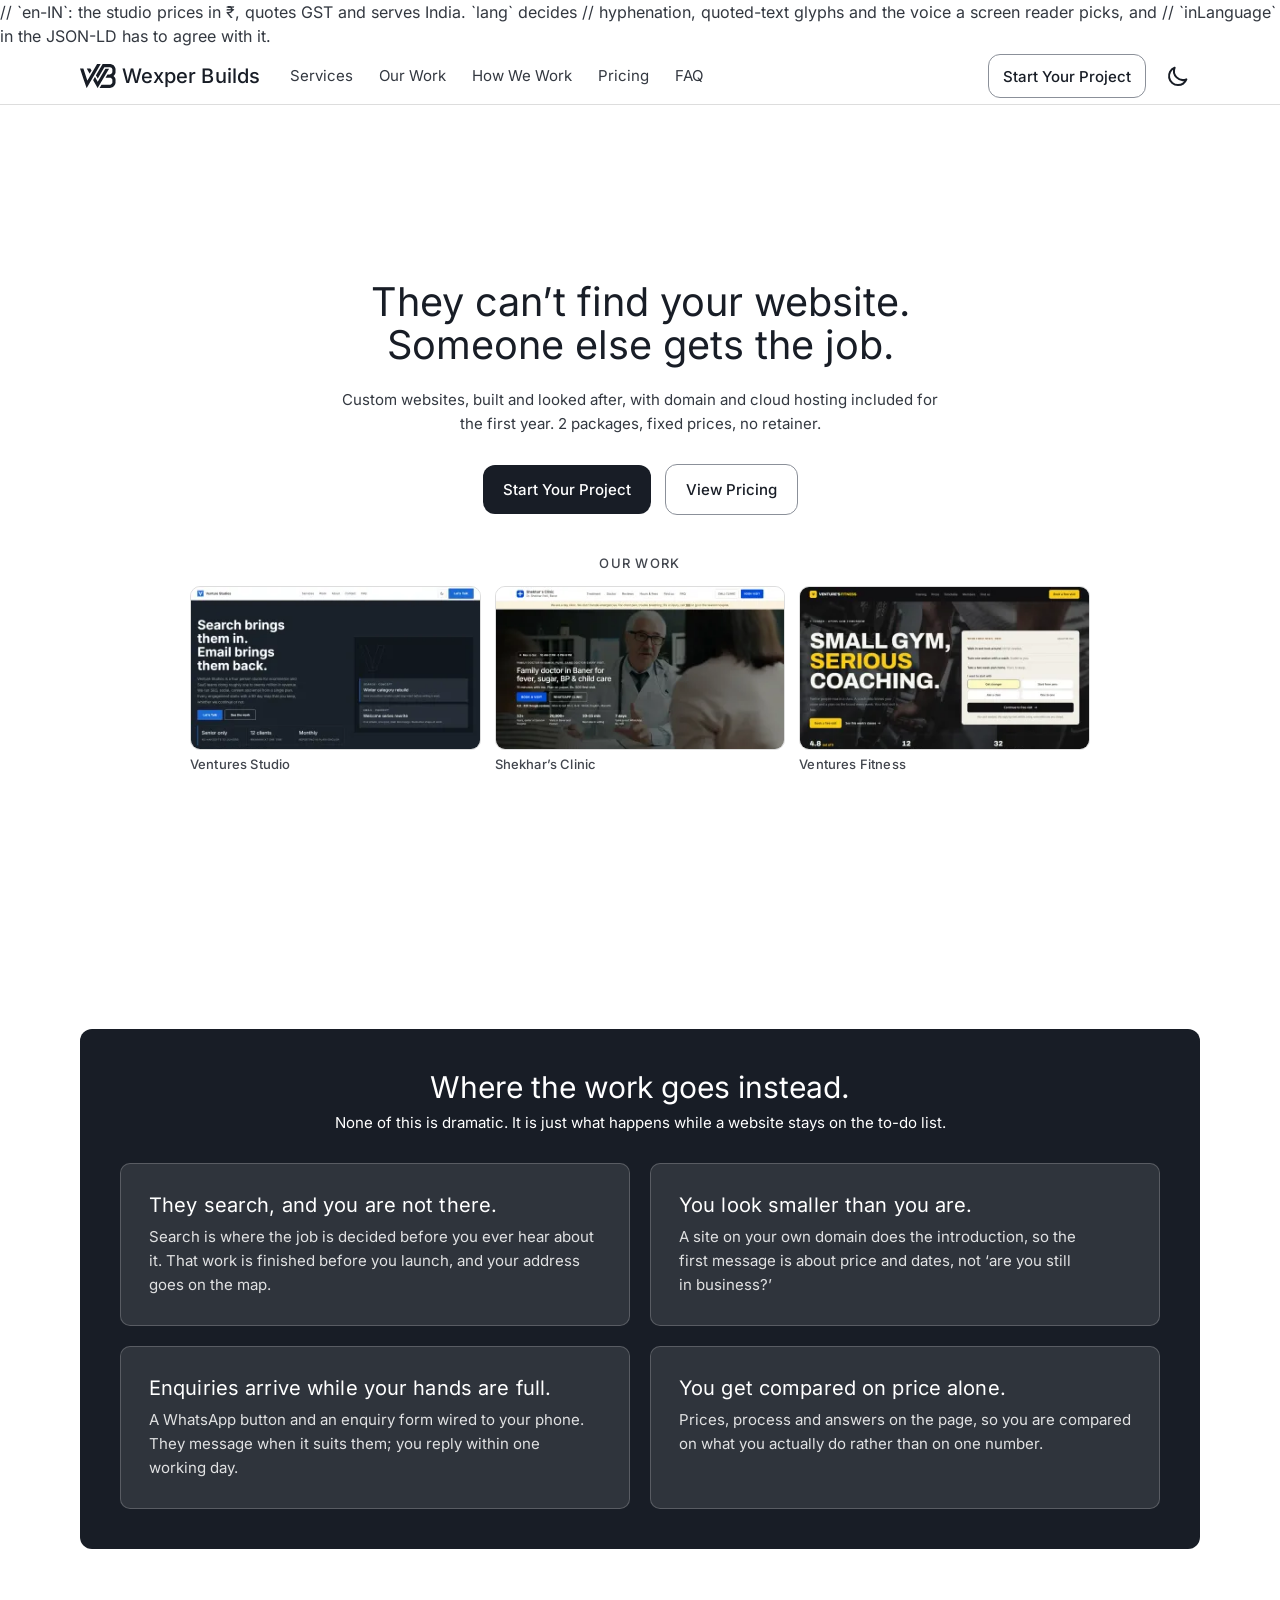
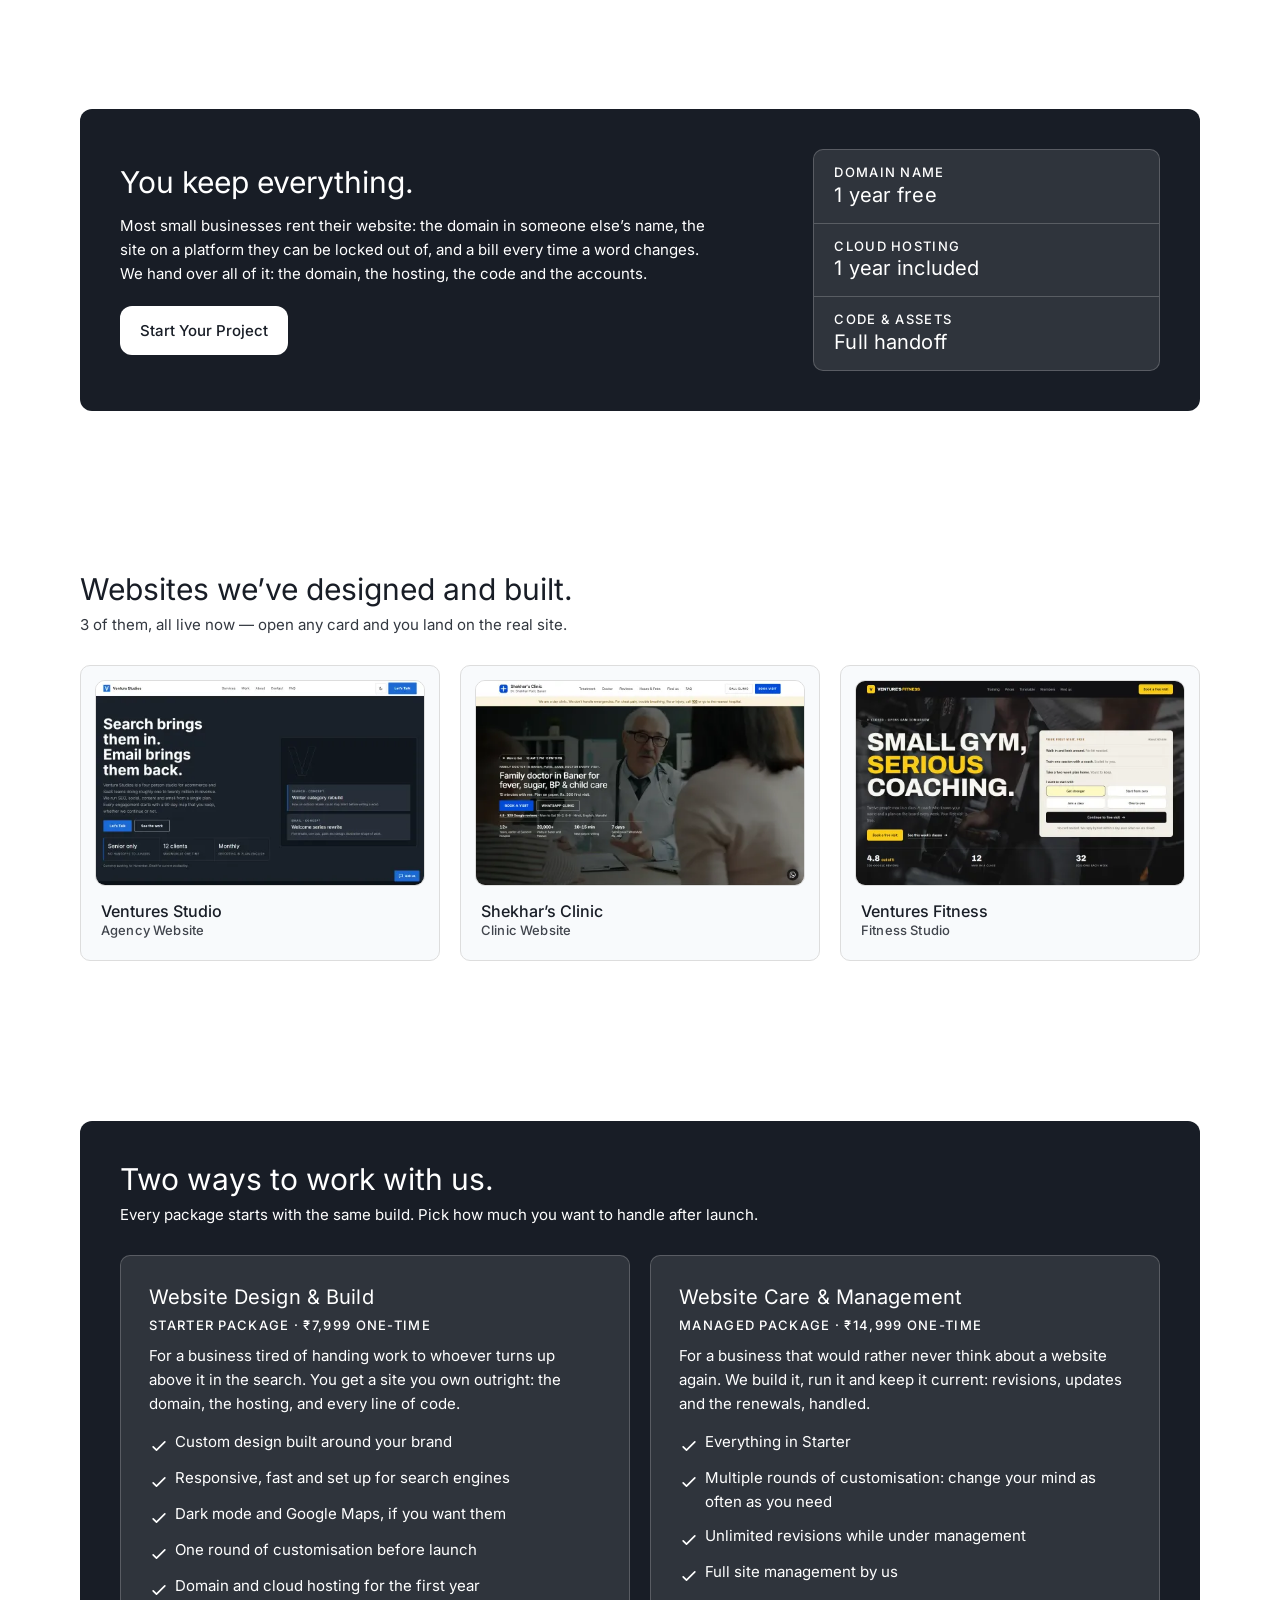
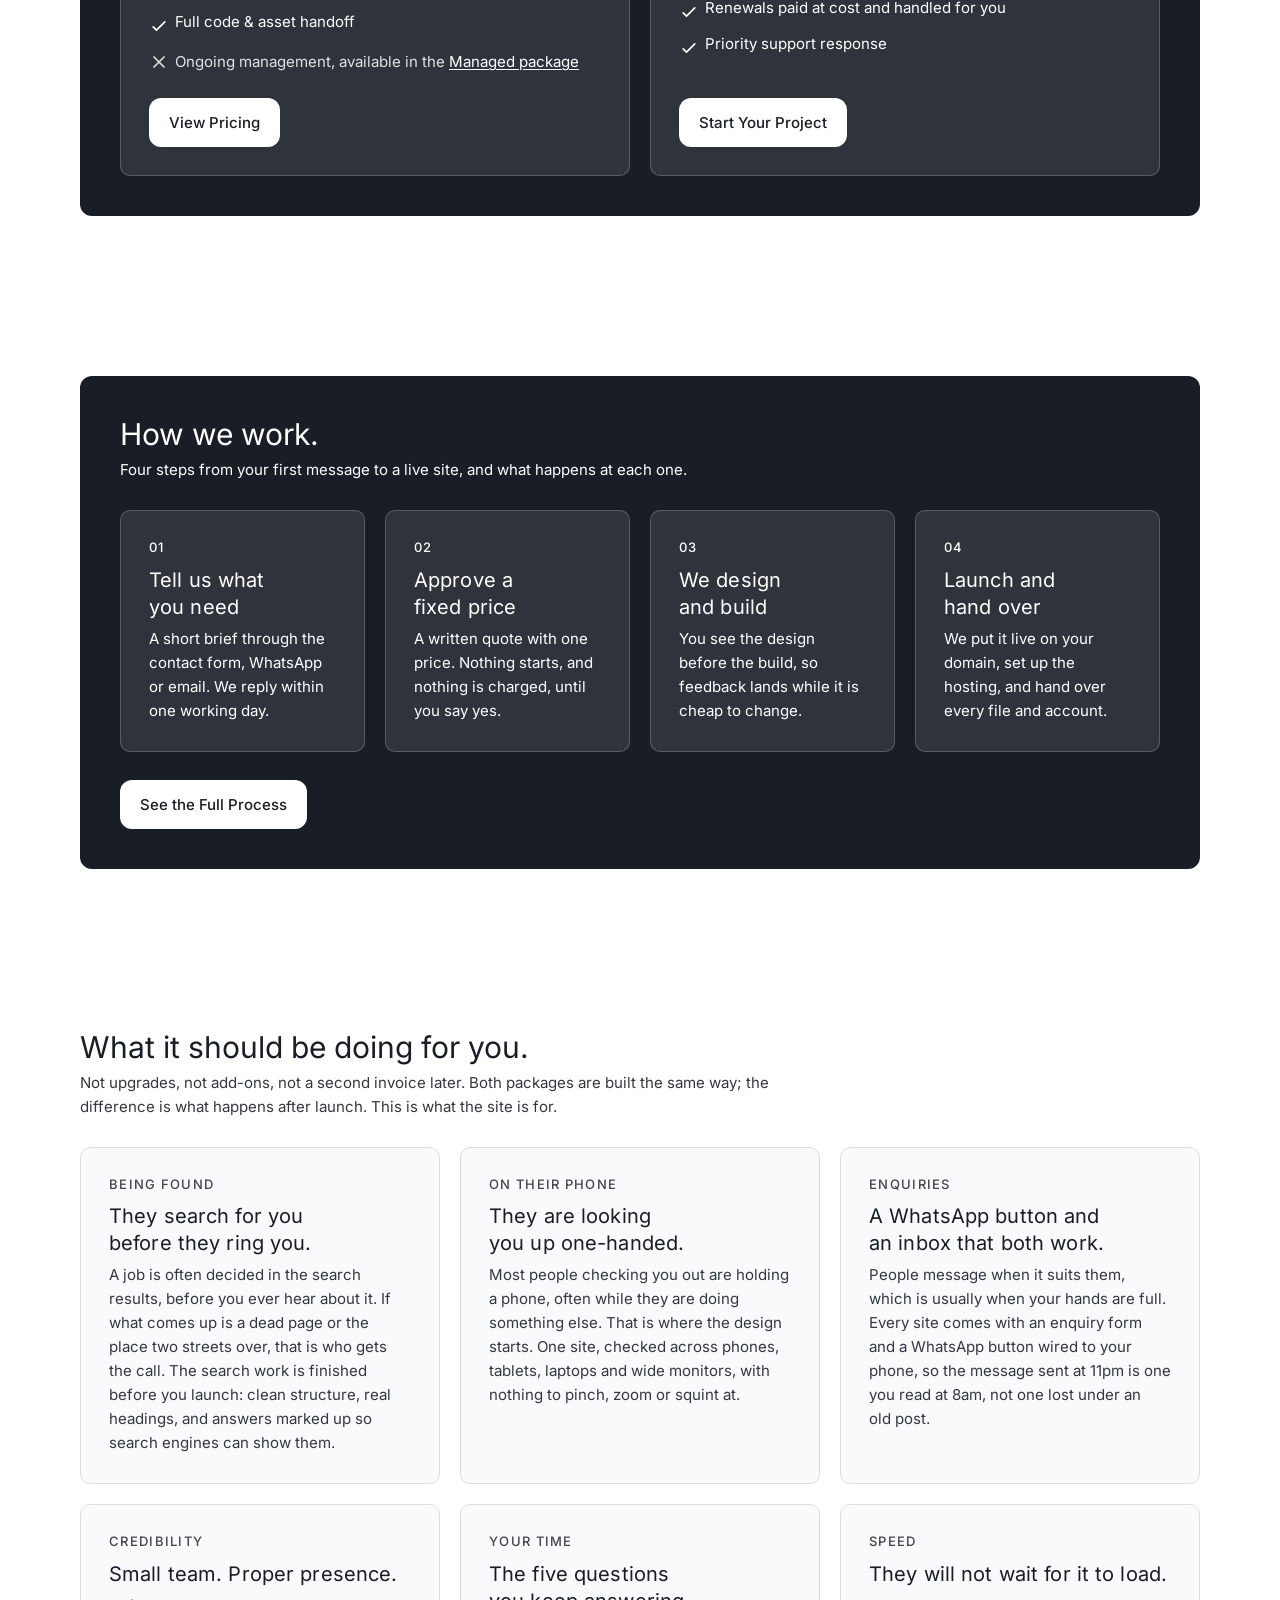
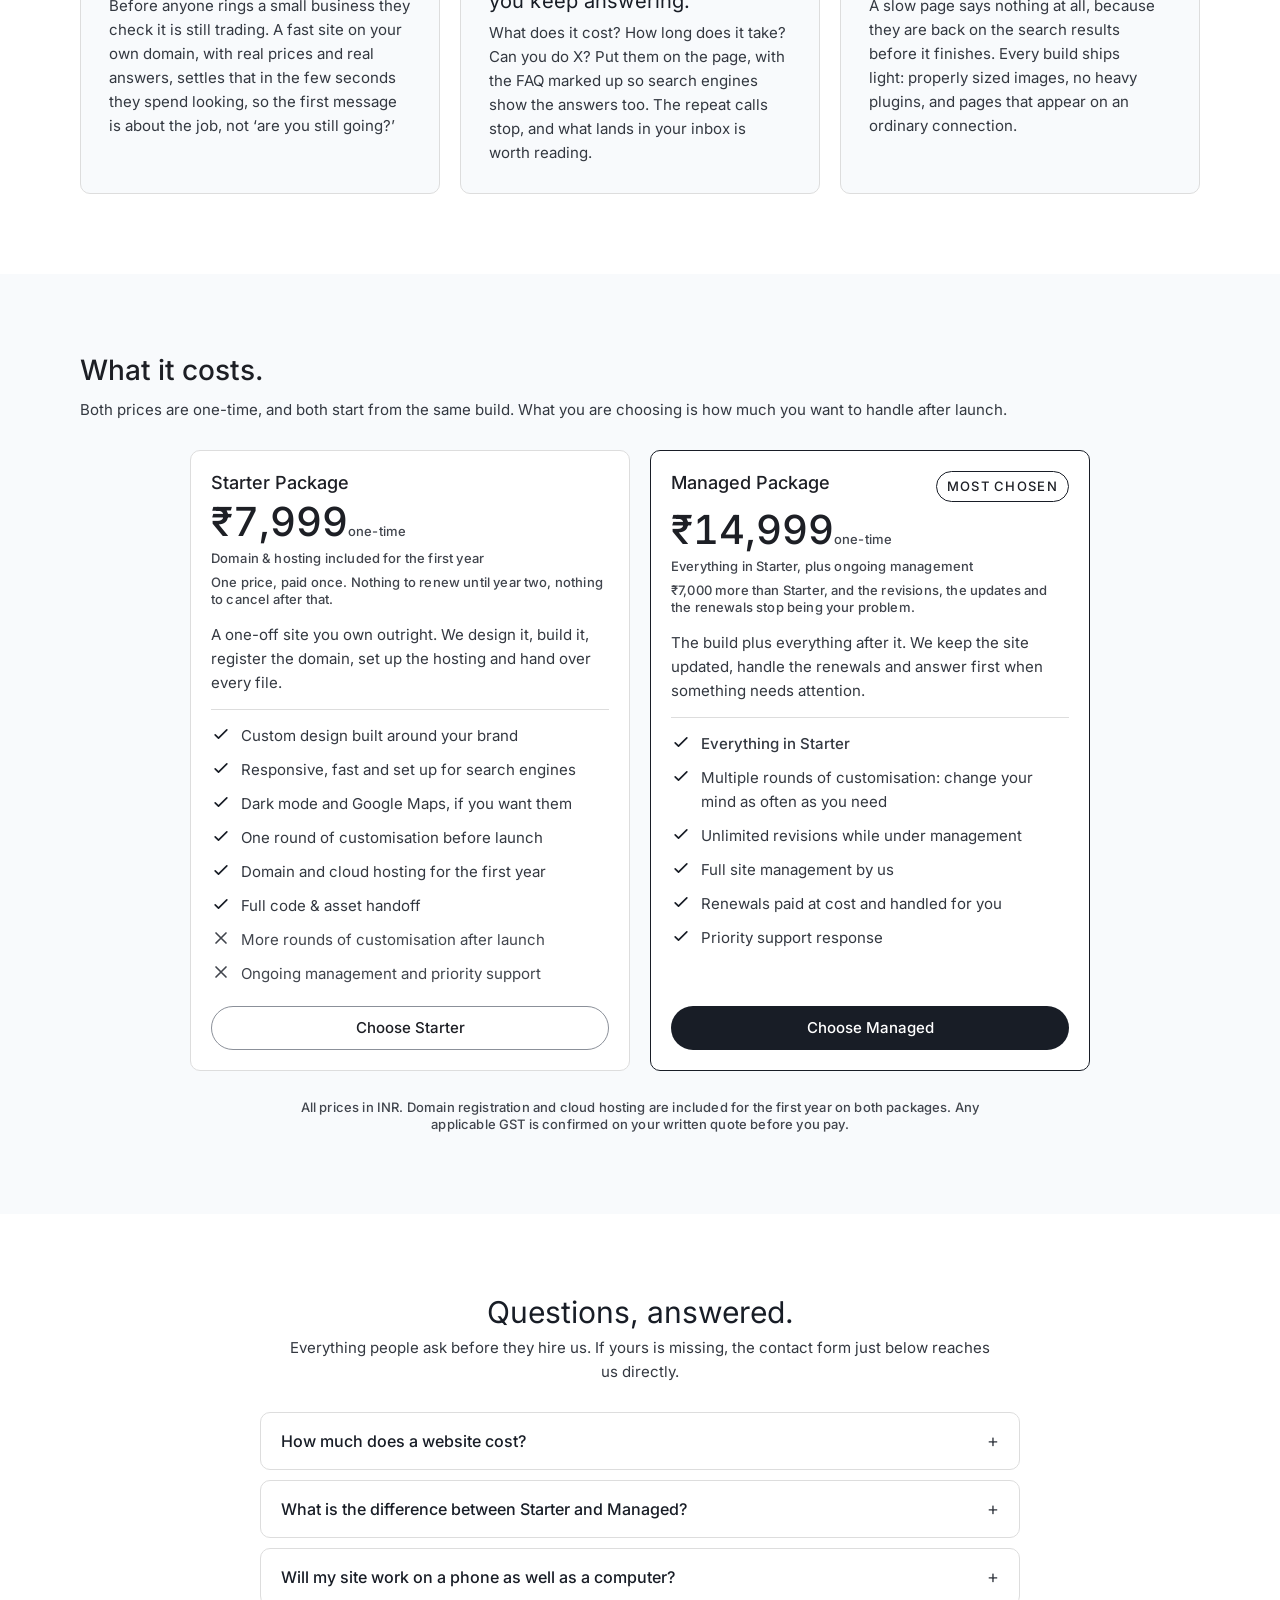
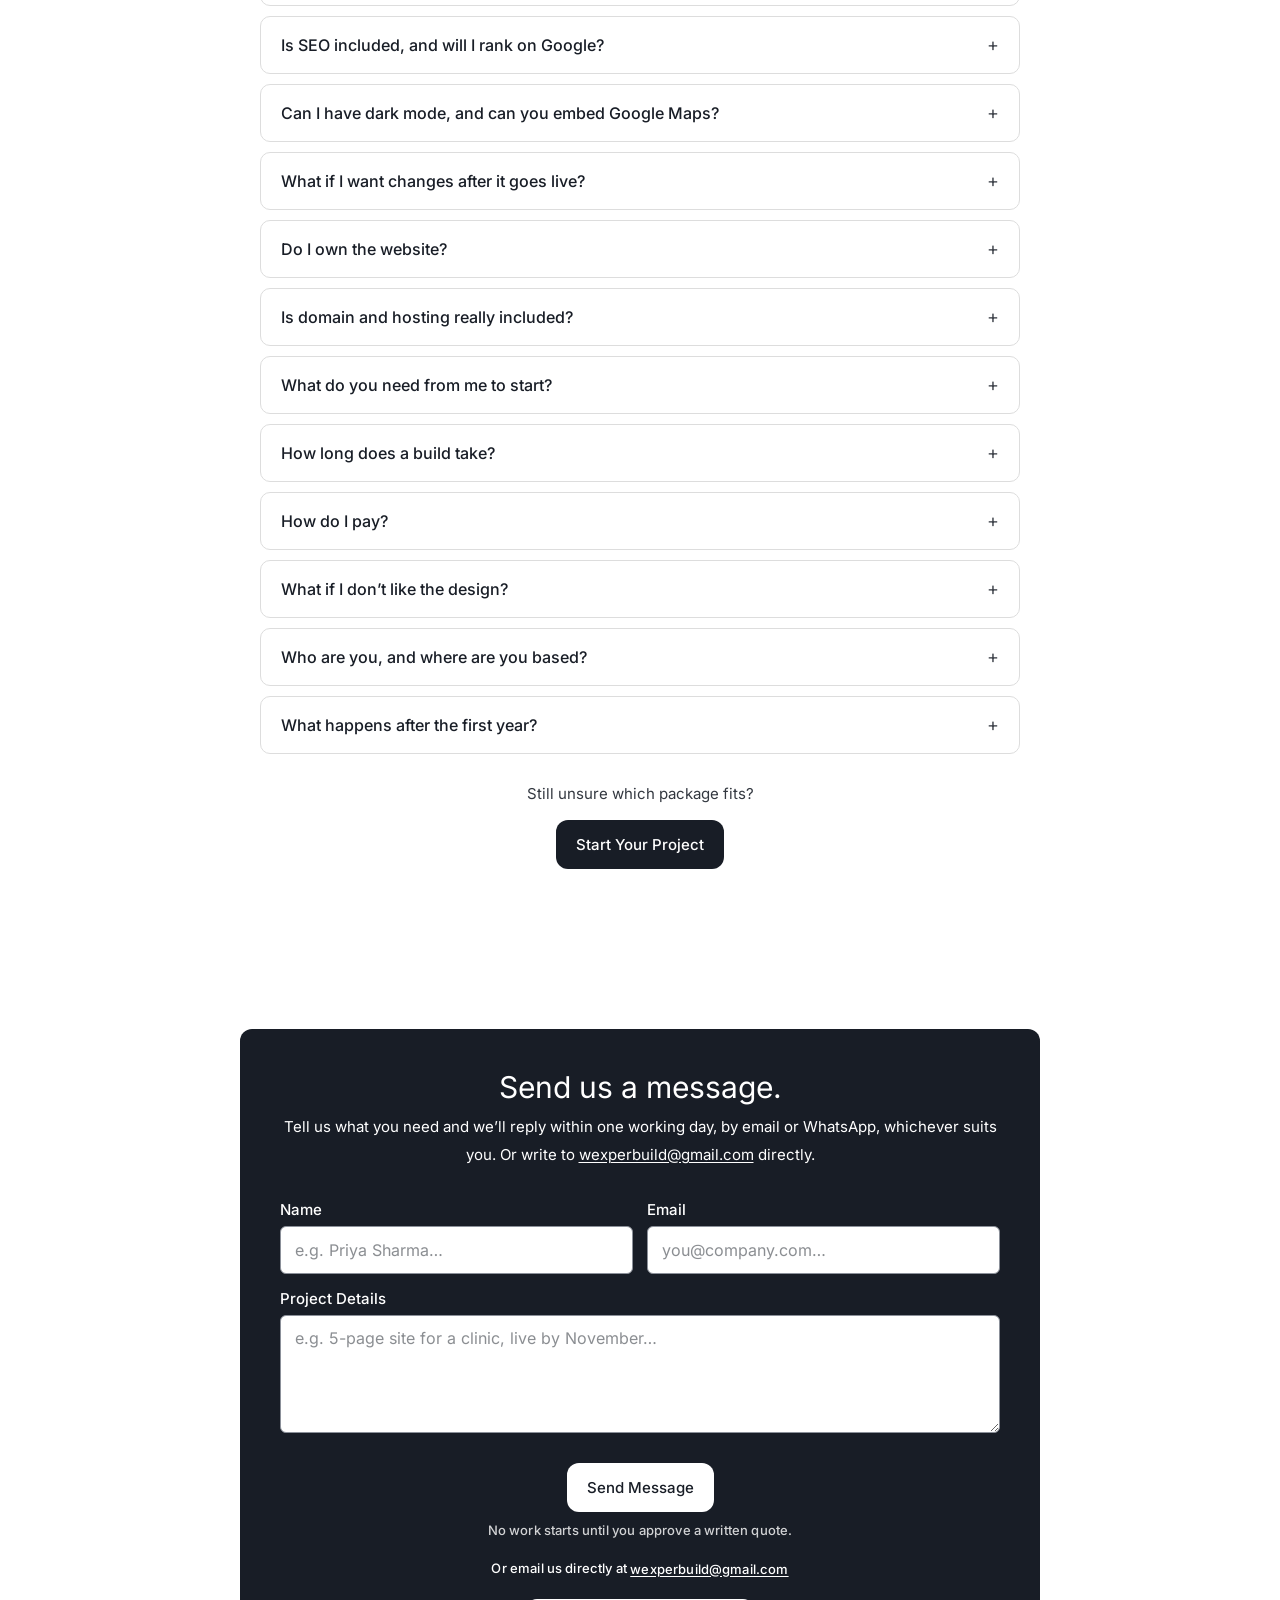
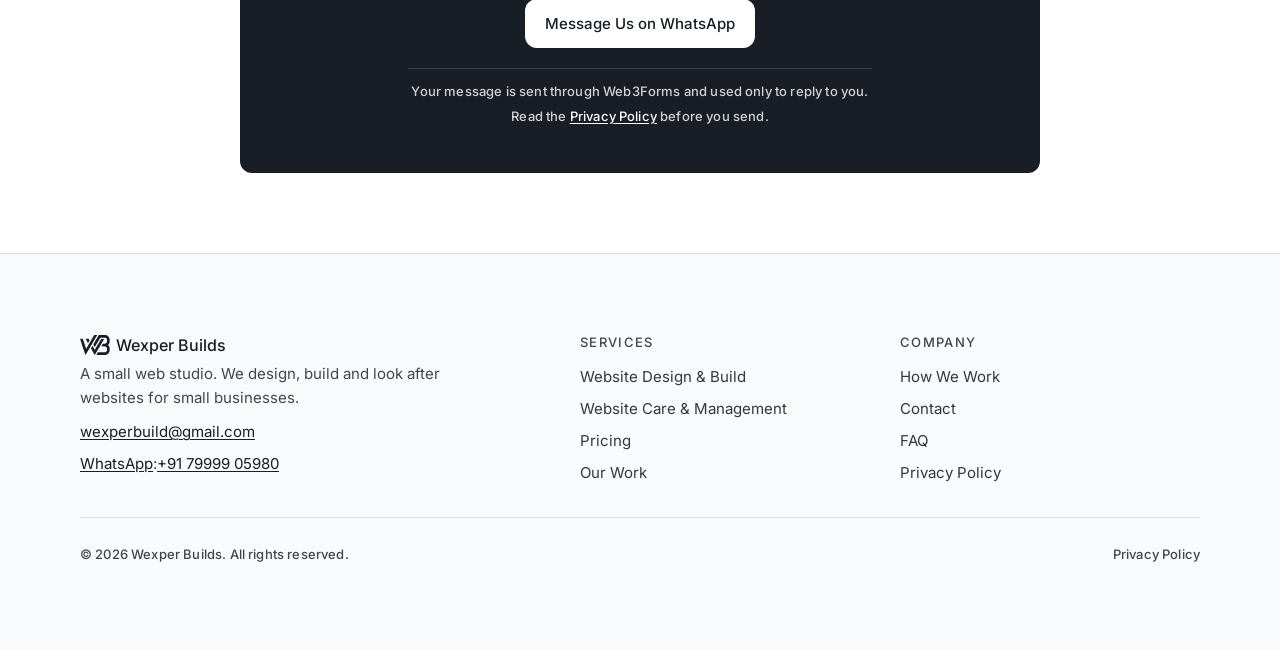
==== commit bd67d912: "Add files via upload" ====
--- a/index.html
+++ b/index.html
@@ -1,4 +1,9 @@
-<!DOCTYPE html><html lang="en"><head><meta charset="UTF-8"><meta name="viewport" content="width=device-width, initial-scale=1.0"><link rel="icon" type="image/svg+xml" href="/favicon.svg"><link rel="icon" type="image/png" href="/favicon.png" sizes="32x32"><link rel="apple-touch-icon" sizes="180x180" href="/apple-touch-icon.png"><meta name="generator" content="Astro v7.3.5"><!-- Declared before the theme script below so the script can find it. --><meta name="theme-color" content="#ffffff" id="theme-color-meta"><link rel="preload" href="/_astro/inter-latin-400-normal.C38fXH4l.woff2" as="font" type="font/woff2" crossorigin><link rel="preload" href="/_astro/inter-latin-500-normal.Cerq10X2.woff2" as="font" type="font/woff2" crossorigin><link rel="preconnect" href="https://api.web3forms.com"><script>
+<!DOCTYPE html>// `en-IN`: the studio prices in ₹, quotes GST and serves India. `lang` decides // hyphenation, quoted-text glyphs and the voice a screen reader picks, and // `inLanguage` in the JSON-LD has to agree with it.<html lang="en-IN"><head><meta charset="UTF-8"><!-- viewport-fit=cover lets the page paint edge-to-edge on notched phones
+         instead of letterboxing inside the safe area, which makes
+         env(safe-area-inset-*) non-zero. Everything that touches a screen edge
+         (header, menu panel, container-page, footer, hero height) then carries
+         the matching inset; on desktop and in portrait every inset is 0 and the
+         max()/calc() below collapse back to the ordinary values. --><meta name="viewport" content="width=device-width, initial-scale=1.0, viewport-fit=cover"><link rel="icon" type="image/svg+xml" href="/favicon.svg"><link rel="icon" type="image/png" href="/favicon.png" sizes="32x32"><link rel="apple-touch-icon" sizes="180x180" href="/apple-touch-icon.png"><meta name="generator" content="Astro v7.3.5"><!-- Declared before the theme script below so the script can find it. --><meta name="theme-color" content="#ffffff" id="theme-color-meta"><link rel="preload" href="/_astro/inter-latin-400-normal.C38fXH4l.woff2" as="font" type="font/woff2" crossorigin><link rel="preload" href="/_astro/inter-latin-500-normal.Cerq10X2.woff2" as="font" type="font/woff2" crossorigin><link rel="preconnect" href="https://api.web3forms.com"><script>
       (function () {
         var root = document.documentElement;
         root.classList.add('js');
@@ -13,15 +18,78 @@
         // Fail-safe: the reveal styles are armed here but released by the
         // module script below. If that script never runs, nothing must stay
         // hidden — release every reveal after 2.5s.
+        // The guard is the `data-reveal-armed` flag the module script sets once
+        // it has attached its observer, not "is anything visible yet". The
+        // hero is a full viewport tall, so the first `.reveal` (#stakes) starts
+        // exactly at the fold by design and cannot intersect before the visitor
+        // scrolls: an `is-visible` guard was therefore always true at 2.5s and
+        // released every section at once, which silently disabled the whole
+        // stagger for anyone who did not scroll inside the first 2.5 seconds.
         setTimeout(function () {
-          if (!document.querySelector('.reveal.is-visible')) {
-            var targets = document.querySelectorAll('.reveal');
-            for (var i = 0; i < targets.length; i++) targets[i].classList.add('is-visible');
-          }
+          if (document.documentElement.hasAttribute('data-reveal-armed')) return;
+          var targets = document.querySelectorAll('.reveal');
+          for (var i = 0; i < targets.length; i++) targets[i].classList.add('is-visible');
         }, 2500);
       })();
-    </script><title>Wexper Builds — Custom Website Design from ₹4,999</title><meta name="description" content="Custom websites for small businesses, built for a one-time price. Starter ₹4,999, Managed ₹7,999, with domain and cloud hosting included for the first year."><link rel="canonical" href="https://wexper.in/"><!-- Open Graph / Facebook. URL and structured data are omitted on noindex
+    </script><title>Wexper Builds: Custom Website Design from ₹7,999</title><meta name="description" content="Custom websites for small businesses, built for a one-time price. Starter ₹7,999, Managed ₹14,999, with domain and cloud hosting included for the first year."><link rel="canonical" href="https://wexper.in/"><!-- Open Graph / Facebook. URL and structured data are omitted on noindex
          pages — /404 and /500 are not routable URLs, so pointing social cards
-         or an Organization graph at them would advertise a page that 404s. --><meta property="og:type" content="website"><meta property="og:site_name" content="Wexper Builds"><meta property="og:locale" content="en_IN"><meta property="og:url" content="https://wexper.in/"><meta property="og:title" content="Wexper Builds — Custom Website Design from ₹4,999"><meta property="og:description" content="Custom websites for small businesses, built for a one-time price. Starter ₹4,999, Managed ₹7,999, with domain and cloud hosting included for the first year."><meta property="og:image" content="https://wexper.in/og.png"><meta property="og:image:type" content="image/png"><meta property="og:image:width" content="1200"><meta property="og:image:height" content="630"><meta property="og:image:alt" content="Wexper Builds — custom websites for small businesses"><!-- Twitter --><meta name="twitter:card" content="summary_large_image"><meta name="twitter:url" content="https://wexper.in/"><meta name="twitter:title" content="Wexper Builds — Custom Website Design from ₹4,999"><meta name="twitter:description" content="Custom websites for small businesses, built for a one-time price. Starter ₹4,999, Managed ₹7,999, with domain and cloud hosting included for the first year."><meta name="twitter:image" content="https://wexper.in/og.png"><meta name="twitter:image:alt" content="Wexper Builds — custom websites for small businesses"><script type="application/ld+json">{"@context":"https://schema.org","@graph":[{"@type":"Organization","@id":"https://wexper.in/#organization","name":"Wexper Builds","url":"https://wexper.in/","email":"wexperbuild@gmail.com","logo":"https://wexper.in/logo.png","contactPoint":{"@type":"ContactPoint","contactType":"customer support","email":"wexperbuild@gmail.com","availableLanguage":["en"],"areaServed":"IN"}},{"@type":"WebSite","@id":"https://wexper.in/#website","name":"Wexper Builds","url":"https://wexper.in/","inLanguage":"en","publisher":{"@id":"https://wexper.in/#organization"}},{"@type":"Product","@id":"https://wexper.in/#starter-package","name":"Website Design & Build (Starter Package)","description":"A one-off site you own outright. We design it, build it, register the domain, set up the hosting and hand over every file.","image":"https://wexper.in/og.png","brand":{"@id":"https://wexper.in/#organization"},"offers":{"@type":"Offer","price":"4999","priceCurrency":"INR","url":"https://wexper.in/#pricing"}},{"@type":"Product","@id":"https://wexper.in/#managed-package","name":"Website Care & Management (Managed Package)","description":"The build plus everything after it. We keep the site updated, handle the renewals and answer first when something needs attention.","image":"https://wexper.in/og.png","brand":{"@id":"https://wexper.in/#organization"},"offers":{"@type":"Offer","price":"7999","priceCurrency":"INR","url":"https://wexper.in/#pricing"}},{"@type":"FAQPage","mainEntity":[{"@type":"Question","name":"How much does a website cost?","acceptedAnswer":{"@type":"Answer","text":"The Starter package is ₹4,999 one-time and the Managed package is ₹7,999 one-time. Both include a custom design, a domain name and cloud hosting for the first year. There is no monthly fee and no retainer."}},{"@type":"Question","name":"What is the difference between Starter and Managed?","acceptedAnswer":{"@type":"Answer","text":"Starter is the build itself: design, domain, hosting and a full handoff of the code and assets, after which the site is yours to run. Managed is everything in Starter plus unlimited revisions while your site is under our management, full site management by us, and a priority support response."}},{"@type":"Question","name":"Do I own the website?","acceptedAnswer":{"@type":"Answer","text":"Yes. On the Starter package you receive the full code and asset handoff, along with the domain registered in your name and the hosting account. Nothing is locked behind our platform."}},{"@type":"Question","name":"Is domain and hosting really included?","acceptedAnswer":{"@type":"Answer","text":"For the first year, yes. We register the domain and set up cloud hosting as part of the package. From year two, renewals are charged at whatever the registrar and host charge. You can pay them directly, or we can keep paying them for you under the Managed package."}},{"@type":"Question","name":"What do you need from me to start?","acceptedAnswer":{"@type":"Answer","text":"Send us a message through the contact form with what you need and when you want it live. We reply within one working day, confirm scope and price, and take it from there. If you already have a logo, copy or photos, send those too. If not, we can work without them."}},{"@type":"Question","name":"How long does a build take?","acceptedAnswer":{"@type":"Answer","text":"It depends on how much content you have ready and how quickly feedback comes back. We confirm a delivery date in writing before work begins, so you are never guessing."}},{"@type":"Question","name":"How do I pay?","acceptedAnswer":{"@type":"Answer","text":"Every project begins with a written quote, and no work starts until you have approved it. The payment schedule, the methods we accept and whether GST is included are all set out in that quote before you commit, so you know the full picture before anything begins."}},{"@type":"Question","name":"What if I don’t like the design?","acceptedAnswer":{"@type":"Answer","text":"Scope and price are agreed before any work begins, and your written quote sets out what changes are covered along the way. On the Managed package, revisions continue for as long as your site is under our management."}},{"@type":"Question","name":"Who are you, and where are you based?","acceptedAnswer":{"@type":"Answer","text":"Wexper Builds is a small web studio run by the people who do the work. No account managers, no outsourcing between your first message and your launch. We reply to every enquiry within one working day."}},{"@type":"Question","name":"What happens after the first year?","acceptedAnswer":{"@type":"Answer","text":"Domain and hosting renewals are billed at the registrar’s and host’s cost each year, whether you pay them yourself or we handle them for you under the Managed package. Nothing about the site itself stops working. It is your code on your accounts."}}]}]}</script><link rel="stylesheet" href="/_astro/Layout.dYa1LRDs.css"></head><body class="antialiased bg-canvas text-body"><a href="#main" class="sr-only focus:not-sr-only focus:absolute focus:top-sm focus:left-sm focus:z-[60] focus:bg-canvas focus:text-ink focus:px-md focus:py-sm focus:rounded-sm focus:shadow-sm">Skip to content</a><header class="bg-canvas text-ink text-body-md border-b border-hairline sticky top-0 z-50"><div class="container-page h-[64px] flex items-center justify-between"><div class="flex items-center gap-lg"><a href="/" class="inline-flex items-center gap-sm rounded-sm transition-opacity hover:opacity-80" translate="no"><span aria-hidden="true" class="w-8 h-8 shrink-0 rounded-sm bg-primary text-on-primary text-label-md font-medium inline-flex items-center justify-center">W</span><span class="font-medium text-title-sm whitespace-nowrap min-[400px]:text-title-lg">Wexper Builds</span></a><nav class="hidden lg:flex items-center gap-xs" aria-label="Primary"><a href="/#services" class="px-sm inline-flex items-center min-h-[44px] text-body hover:text-ink transition-colors">Services</a><a href="/#work" class="px-sm inline-flex items-center min-h-[44px] text-body hover:text-ink transition-colors">Our Work</a><a href="/process/" class="px-sm inline-flex items-center min-h-[44px] text-body hover:text-ink transition-colors">How We Work</a><a href="/#pricing" class="px-sm inline-flex items-center min-h-[44px] text-body hover:text-ink transition-colors">Pricing</a><a href="/#faq" class="px-sm inline-flex items-center min-h-[44px] text-body hover:text-ink transition-colors">FAQ</a></nav></div><div class="flex items-center gap-sm"><a href="/#contact" class="hidden lg:inline-flex btn-secondary btn-compact">Start Your Project</a><button id="theme-toggle" type="button" class="p-2 min-h-[44px] min-w-[44px] inline-flex items-center justify-center text-ink rounded-full transition-colors hover:bg-surface-soft" aria-label="Toggle colour theme" aria-pressed="false" title="Toggle colour theme"><svg class="w-6 h-6 dark:hidden" aria-hidden="true" fill="none" viewBox="0 0 24 24" stroke="currentColor"><path stroke-linecap="round" stroke-linejoin="round" stroke-width="2" d="M20.354 15.354A9 9 0 018.646 3.646 9.003 9.003 0 0012 21a9.003 9.003 0 008.354-5.646z"></path></svg><svg class="w-6 h-6 hidden dark:block" aria-hidden="true" fill="none" viewBox="0 0 24 24" stroke="currentColor"><path stroke-linecap="round" stroke-linejoin="round" stroke-width="2" d="M12 3v1m0 16v1m9-9h-1M4 12H3m15.364 6.364l-.707.707M6.343 6.343l-.707.707m12.728 0l-.707.707M6.343 17.657l-.707.707M16 12a4 4 0 11-8 0 4 4 0 018 0z"></path></svg></button><!-- Native disclosure: the menu opens and closes without JavaScript. The
-           panel is fixed below the 64px bar so the bar never grows around it
-           and the dropdown spans the full viewport width on phones. --><details id="mobile-nav" class="lg:hidden group relative"><summary class="p-2 min-h-[44px] min-w-[44px] inline-flex items-center justify-center text-ink rounded-full cursor-pointer list-none hover:bg-surface-soft transition-colors [&amp;::-webkit-details-marker]:hidden"><span class="sr-only">Menu</span><svg class="w-6 h-6 group-open:hidden" aria-hidden="true" fill="none" viewBox="0 0 24 24" stroke="currentColor"><path stroke-linecap="round" stroke-linejoin="round" stroke-width="2" d="M4 6h16M4 12h16M4 18h16"></path></svg><svg class="w-6 h-6 hidden group-open:block" aria-hidden="true" fill="none" viewBox="0 0 24 24" stroke="currentColor"><path stroke-linecap="round" stroke-linejoin="round" stroke-width="2" d="M6 18L18 6M6 6l12 12"></path></svg></summary><div class="fixed left-0 right-0 top-[64px] border-b border-hairline bg-canvas shadow-[0_12px_24px_-16px_rgba(0,0,0,0.35)]"><nav class="container-page flex flex-col py-md gap-xs" aria-label="Mobile"><a href="/#services" class="text-label-md py-sm px-sm -mx-sm min-h-[44px] flex items-center rounded-sm hover:bg-surface-soft transition-colors">Services</a><a href="/#work" class="text-label-md py-sm px-sm -mx-sm min-h-[44px] flex items-center rounded-sm hover:bg-surface-soft transition-colors">Our Work</a><a href="/process/" class="text-label-md py-sm px-sm -mx-sm min-h-[44px] flex items-center rounded-sm hover:bg-surface-soft transition-colors">How We Work</a><a href="/#pricing" class="text-label-md py-sm px-sm -mx-sm min-h-[44px] flex items-center rounded-sm hover:bg-surface-soft transition-colors">Pricing</a><a href="/#faq" class="text-label-md py-sm px-sm -mx-sm min-h-[44px] flex items-center rounded-sm hover:bg-surface-soft transition-colors">FAQ</a><a href="/#contact" class="btn-secondary btn-compact self-start mt-xs">Start Your Project</a></nav></div></details></div></div></header><script type="module">globalThis.process??={},globalThis.process.env??={};var e=document.getElementById(`mobile-nav`),t=document.getElementById(`theme-toggle`);e?.querySelectorAll(`a`).forEach(t=>{t.addEventListener(`click`,()=>e?.removeAttribute(`open`))}),document.addEventListener(`keydown`,t=>{t.key===`Escape`&&e?.open&&(e.removeAttribute(`open`),e.querySelector(`summary`)?.focus())}),document.addEventListener(`click`,t=>{e?.open&&t.target instanceof Node&&!e.contains(t.target)&&e.removeAttribute(`open`)});var n=()=>{let e=document.documentElement,n=getComputedStyle(e).getPropertyValue(`--wb-canvas`).trim();document.getElementById(`theme-color-meta`)?.setAttribute(`content`,n||`#ffffff`),t?.setAttribute(`aria-pressed`,String(e.getAttribute(`data-theme`)===`dark`))};n(),t?.addEventListener(`click`,()=>{let e=document.documentElement,t=e.getAttribute(`data-theme`)===`dark`?`light`:`dark`;e.setAttribute(`data-theme`,t);try{localStorage.setItem(`wb-theme`,t)}catch{}n()});var r=document.querySelectorAll(`nav[aria-label="Primary"] a, nav[aria-label="Mobile"] a`),i=()=>{let e=window.location.hash,t=window.location.pathname;r.forEach(n=>{let r=n.getAttribute(`href`)??``;e.length>1&&r.endsWith(e)?n.setAttribute(`aria-current`,`location`):r===t?n.setAttribute(`aria-current`,`page`):n.removeAttribute(`aria-current`)})};window.addEventListener(`hashchange`,i),i();</script><main id="main" tabindex="-1"><section class="container-page text-ink min-h-[calc(100svh-64px)] flex flex-col justify-center py-section text-center"><div class="max-w-[820px] mx-auto"><h1 class="text-display-lg mb-lg">Custom websites, built and looked after.</h1><p class="text-body-md text-body mb-xl max-w-[600px] mx-auto">Domain and cloud hosting included for the first year. 2 packages, fixed prices, no retainer.</p><div class="flex flex-col sm:flex-row items-center justify-center gap-md"><a href="#contact" class="btn-primary w-full sm:w-auto">Start Your Project</a><a href="#pricing" class="btn-secondary w-full sm:w-auto">View Pricing</a></div></div><div class="mt-xxl max-w-[900px] mx-auto w-full"><p class="eyebrow text-muted mb-md">Our work</p><div class="grid grid-cols-1 sm:grid-cols-3 gap-sm md:gap-md"><a href="https://ventures-studio.vercel.app/" target="_blank" rel="noopener noreferrer" class="group text-left rounded-sm"><div class="bg-surface-soft rounded-md aspect-video overflow-hidden border border-hairline"><img src="/_astro/ventures-studio.yuDFarzR_ZSQpLv.webp" srcset="/_astro/ventures-studio.yuDFarzR_ZSmHXp.webp 320w, /_astro/ventures-studio.yuDFarzR_ZUmo4w.webp 480w, /_astro/ventures-studio.yuDFarzR_ZeVkqp.webp 640w, /_astro/ventures-studio.yuDFarzR_Z1sDM14.webp 768w" alt sizes="(min-width: 768px) calc((min(900px, 100vw - 96px) - 32px) / 3), (min-width: 640px) calc((min(900px, 100vw - 48px) - 24px) / 3), calc(100vw - 48px)" loading="eager" fetchpriority="high" decoding="async" width="1600" height="900" class="w-full h-full object-cover object-top transition-transform duration-500 group-hover:scale-[1.03]"></div><p class="text-caption text-muted mt-xs transition-colors group-hover:text-ink">Ventures Studio<span class="sr-only"> (opens in a new tab)</span></p></a><a href="https://shekhars-clinic.vercel.app/" target="_blank" rel="noopener noreferrer" class="group text-left rounded-sm"><div class="bg-surface-soft rounded-md aspect-video overflow-hidden border border-hairline"><img src="/_astro/shekhars-clinic.zZoFIPBZ_Z2lCSGm.webp" srcset="/_astro/shekhars-clinic.zZoFIPBZ_ZLe1kf.webp 320w, /_astro/shekhars-clinic.zZoFIPBZ_ZNdGqm.webp 480w, /_astro/shekhars-clinic.zZoFIPBZ_Z7MCMf.webp 640w, /_astro/shekhars-clinic.zZoFIPBZ_Z1lv5mT.webp 768w" alt sizes="(min-width: 768px) calc((min(900px, 100vw - 96px) - 32px) / 3), (min-width: 640px) calc((min(900px, 100vw - 48px) - 24px) / 3), calc(100vw - 48px)" loading="lazy" decoding="async" width="1600" height="900" class="w-full h-full object-cover object-top transition-transform duration-500 group-hover:scale-[1.03]"></div><p class="text-caption text-muted mt-xs transition-colors group-hover:text-ink">Shekhar’s Clinic<span class="sr-only"> (opens in a new tab)</span></p></a><a href="https://ventures-fitness.vercel.app/" target="_blank" rel="noopener noreferrer" class="group text-left rounded-sm"><div class="bg-surface-soft rounded-md aspect-video overflow-hidden border border-hairline"><img src="/_astro/ventures-fitness.CTa6s3Gl_ZKaH3V.webp" srcset="/_astro/ventures-fitness.CTa6s3Gl_dNYLm.webp 320w, /_astro/ventures-fitness.CTa6s3Gl_2gpLJ9.webp 480w, /_astro/ventures-fitness.CTa6s3Gl_Z3JPmL.webp 640w, /_astro/ventures-fitness.CTa6s3Gl_ZE5bG5.webp 768w" alt sizes="(min-width: 768px) calc((min(900px, 100vw - 96px) - 32px) / 3), (min-width: 640px) calc((min(900px, 100vw - 48px) - 24px) / 3), calc(100vw - 48px)" loading="lazy" decoding="async" width="1600" height="900" class="w-full h-full object-cover object-top transition-transform duration-500 group-hover:scale-[1.03]"></div><p class="text-caption text-muted mt-xs transition-colors group-hover:text-ink">Ventures Fitness<span class="sr-only"> (opens in a new tab)</span></p></a></div></div></section><section class="reveal container-page py-section"><div class="reveal-item bg-surface-dark text-on-dark rounded-lg p-lg md:p-xxl flex flex-col md:flex-row items-center justify-between gap-xl"><div class="max-w-[600px] text-center md:text-left"><h2 class="text-display-md mb-md">You keep everything.</h2><p class="text-body-md mb-lg">We don’t just hand over a zip file. Every package includes a domain name and cloud hosting set up for the first year, and you keep the code and the accounts.</p><a href="#contact" class="btn-secondary-on-dark">Start Your Project</a></div><div class="w-full md:w-1/3"><dl class="rounded-md border border-on-dark/20 bg-on-dark/10"><div class="px-lg py-md border-b border-on-dark/20"><dt class="eyebrow text-on-dark">Domain name</dt><dd class="text-title-lg text-on-dark">1 year free</dd></div><div class="px-lg py-md border-b border-on-dark/20"><dt class="eyebrow text-on-dark">Cloud hosting</dt><dd class="text-title-lg text-on-dark">1 year included</dd></div><div class="px-lg py-md"><dt class="eyebrow text-on-dark">Code &amp; assets</dt><dd class="text-title-lg text-on-dark">Full handoff</dd></div></dl></div></div></section><section id="services" class="reveal container-page py-section"><div class="reveal-item bg-surface-dark text-on-dark rounded-lg p-lg md:p-xxl"><div class="mb-xl text-center md:text-left max-w-[720px]"><h2 class="text-display-md mb-xs">Two ways to work with us.</h2><p class="text-body-md text-on-dark">Every package starts with the same build. Pick how much you want to handle after launch.</p></div><div class="reveal-grid grid grid-cols-1 md:grid-cols-2 gap-lg"><div class="reveal-item bg-on-dark/10 border border-on-dark/20 rounded-md p-xl flex flex-col h-full"><h3 class="text-title-lg mb-xs">Website Design &amp; Build</h3><p class="eyebrow text-on-dark mb-sm">Starter package &middot; ₹4,999 one-time</p><p class="text-body-md mb-md">For businesses that want a professional site they own outright. You get the domain, the hosting, and every line of code.</p><ul class="space-y-sm mb-lg flex-1 text-body-md"><li class="flex items-start gap-xs"><svg class="h-5 w-5 mt-xs shrink-0" aria-hidden="true" fill="none" viewBox="0 0 24 24" stroke="currentColor"><path stroke-linecap="round" stroke-linejoin="round" stroke-width="2" d="M5 13l4 4L19 7"></path></svg><span>Custom design</span></li><li class="flex items-start gap-xs"><svg class="h-5 w-5 mt-xs shrink-0" aria-hidden="true" fill="none" viewBox="0 0 24 24" stroke="currentColor"><path stroke-linecap="round" stroke-linejoin="round" stroke-width="2" d="M5 13l4 4L19 7"></path></svg><span>Domain name registered for 1 year</span></li><li class="flex items-start gap-xs"><svg class="h-5 w-5 mt-xs shrink-0" aria-hidden="true" fill="none" viewBox="0 0 24 24" stroke="currentColor"><path stroke-linecap="round" stroke-linejoin="round" stroke-width="2" d="M5 13l4 4L19 7"></path></svg><span>Cloud hosting set up for 1 year</span></li><li class="flex items-start gap-xs"><svg class="h-5 w-5 mt-xs shrink-0" aria-hidden="true" fill="none" viewBox="0 0 24 24" stroke="currentColor"><path stroke-linecap="round" stroke-linejoin="round" stroke-width="2" d="M5 13l4 4L19 7"></path></svg><span>Full code &amp; asset handoff</span></li><li class="flex items-start gap-xs text-on-dark/85 mt-sm"><svg class="h-5 w-5 mt-xs shrink-0" aria-hidden="true" fill="none" viewBox="0 0 24 24" stroke="currentColor"><path stroke-linecap="round" stroke-linejoin="round" stroke-width="2" d="M6 18L18 6M6 6l12 12"></path></svg><span><span class="sr-only">Not included: </span>Ongoing management &mdash; available in the <a href="#pricing" class="link-inline-on-dark">Managed package</a></span></li></ul><div class="mt-auto"><a href="#pricing" class="btn-secondary-on-dark">View Pricing</a></div></div><div class="reveal-item bg-on-dark/10 border border-on-dark/20 rounded-md p-xl flex flex-col h-full"><h3 class="text-title-lg mb-xs">Website Care &amp; Management</h3><p class="eyebrow text-on-dark mb-sm">Managed package &middot; ₹7,999 one-time</p><p class="text-body-md mb-md">For businesses that would rather never think about their website again. We build it, run it and keep it current.</p><ul class="space-y-sm mb-lg flex-1 text-body-md"><li class="flex items-start gap-xs"><svg class="h-5 w-5 mt-xs shrink-0" aria-hidden="true" fill="none" viewBox="0 0 24 24" stroke="currentColor"><path stroke-linecap="round" stroke-linejoin="round" stroke-width="2" d="M5 13l4 4L19 7"></path></svg><span>Everything in Starter</span></li><li class="flex items-start gap-xs"><svg class="h-5 w-5 mt-xs shrink-0" aria-hidden="true" fill="none" viewBox="0 0 24 24" stroke="currentColor"><path stroke-linecap="round" stroke-linejoin="round" stroke-width="2" d="M5 13l4 4L19 7"></path></svg><span>Unlimited revisions while under management</span></li><li class="flex items-start gap-xs"><svg class="h-5 w-5 mt-xs shrink-0" aria-hidden="true" fill="none" viewBox="0 0 24 24" stroke="currentColor"><path stroke-linecap="round" stroke-linejoin="round" stroke-width="2" d="M5 13l4 4L19 7"></path></svg><span>Full site management by us</span></li><li class="flex items-start gap-xs"><svg class="h-5 w-5 mt-xs shrink-0" aria-hidden="true" fill="none" viewBox="0 0 24 24" stroke="currentColor"><path stroke-linecap="round" stroke-linejoin="round" stroke-width="2" d="M5 13l4 4L19 7"></path></svg><span>Priority support response</span></li></ul><div class="mt-auto"><a href="#contact" class="btn-secondary-on-dark">Start Your Project</a></div></div></div></div></section><section id="work" class="reveal container-page py-section"><div class="reveal-item mb-xl text-center md:text-left"><h2 class="text-display-md mb-xs text-ink">Our work</h2><p class="text-body-md text-body">3 sites we designed and built, all live now.</p></div><div class="reveal-grid grid grid-cols-1 md:grid-cols-2 lg:grid-cols-3 gap-lg"><a href="https://ventures-studio.vercel.app/" target="_blank" rel="noopener noreferrer" class="reveal-item group block bg-surface-soft border border-hairline rounded-md p-md transition-colors hover:bg-surface-strong"><div class="bg-canvas rounded-md aspect-video mb-md overflow-hidden border border-hairline relative"><img src="/_astro/ventures-studio.yuDFarzR_ZSQpLv.webp" srcset="/_astro/ventures-studio.yuDFarzR_ZUmo4w.webp 480w, /_astro/ventures-studio.yuDFarzR_Z1sDM14.webp 768w, /_astro/ventures-studio.yuDFarzR_dpAkO.webp 1200w" alt sizes="(min-width: 1024px) 380px, (min-width: 768px) 46vw, calc(100vw - 48px)" loading="lazy" decoding="async" width="1600" height="900" class="w-full h-full object-cover object-top"><div class="absolute inset-0 bg-transparent transition-colors group-hover:bg-ink/10 dark:group-hover:bg-on-dark/15"></div></div><div class="px-xs pb-xs"><h3 class="text-title-sm text-ink">Ventures Studio<span class="sr-only"> (opens in a new tab)</span></h3><p class="text-caption text-muted">Agency Website</p></div></a><a href="https://shekhars-clinic.vercel.app/" target="_blank" rel="noopener noreferrer" class="reveal-item group block bg-surface-soft border border-hairline rounded-md p-md transition-colors hover:bg-surface-strong"><div class="bg-canvas rounded-md aspect-video mb-md overflow-hidden border border-hairline relative"><img src="/_astro/shekhars-clinic.zZoFIPBZ_Z2lCSGm.webp" srcset="/_astro/shekhars-clinic.zZoFIPBZ_ZNdGqm.webp 480w, /_astro/shekhars-clinic.zZoFIPBZ_Z1lv5mT.webp 768w, /_astro/shekhars-clinic.zZoFIPBZ_Z1elRz2.webp 1200w" alt sizes="(min-width: 1024px) 380px, (min-width: 768px) 46vw, calc(100vw - 48px)" loading="lazy" decoding="async" width="1600" height="900" class="w-full h-full object-cover object-top"><div class="absolute inset-0 bg-transparent transition-colors group-hover:bg-ink/10 dark:group-hover:bg-on-dark/15"></div></div><div class="px-xs pb-xs"><h3 class="text-title-sm text-ink">Shekhar’s Clinic<span class="sr-only"> (opens in a new tab)</span></h3><p class="text-caption text-muted">Clinic Website</p></div></a><a href="https://ventures-fitness.vercel.app/" target="_blank" rel="noopener noreferrer" class="reveal-item group block bg-surface-soft border border-hairline rounded-md p-md transition-colors hover:bg-surface-strong"><div class="bg-canvas rounded-md aspect-video mb-md overflow-hidden border border-hairline relative"><img src="/_astro/ventures-fitness.CTa6s3Gl_ZKaH3V.webp" srcset="/_astro/ventures-fitness.CTa6s3Gl_2gpLJ9.webp 480w, /_astro/ventures-fitness.CTa6s3Gl_ZE5bG5.webp 768w, /_astro/ventures-fitness.CTa6s3Gl_2oaAkU.webp 1200w" alt sizes="(min-width: 1024px) 380px, (min-width: 768px) 46vw, calc(100vw - 48px)" loading="lazy" decoding="async" width="1600" height="900" class="w-full h-full object-cover object-top"><div class="absolute inset-0 bg-transparent transition-colors group-hover:bg-ink/10 dark:group-hover:bg-on-dark/15"></div></div><div class="px-xs pb-xs"><h3 class="text-title-sm text-ink">Ventures Fitness<span class="sr-only"> (opens in a new tab)</span></h3><p class="text-caption text-muted">Fitness Studio</p></div></a></div></section><section id="process" class="reveal container-page py-section"><div class="reveal-item bg-surface-dark text-on-dark rounded-lg p-lg md:p-xxl"><div class="mb-xl text-center md:text-left max-w-[720px]"><h2 class="text-display-md mb-xs">How we work.</h2><p class="text-body-md text-on-dark">Four steps from your first message to a live site — and what happens at each one.</p></div><div class="reveal-grid grid grid-cols-1 md:grid-cols-2 lg:grid-cols-4 gap-lg"><div class="reveal-item bg-on-dark/10 border border-on-dark/20 rounded-md p-xl"><p class="eyebrow text-on-dark mb-sm">01</p><h3 class="text-title-lg mb-xs">Tell us what you need</h3><p class="text-body-md">A short brief through the contact form or by email. We reply within one working day.</p></div><div class="reveal-item bg-on-dark/10 border border-on-dark/20 rounded-md p-xl"><p class="eyebrow text-on-dark mb-sm">02</p><h3 class="text-title-lg mb-xs">Approve a fixed price</h3><p class="text-body-md">A written quote with one price. Nothing starts, and nothing is charged, until you say yes.</p></div><div class="reveal-item bg-on-dark/10 border border-on-dark/20 rounded-md p-xl"><p class="eyebrow text-on-dark mb-sm">03</p><h3 class="text-title-lg mb-xs">We design and build</h3><p class="text-body-md">You see the design before the build, so feedback lands while it is cheap to change.</p></div><div class="reveal-item bg-on-dark/10 border border-on-dark/20 rounded-md p-xl"><p class="eyebrow text-on-dark mb-sm">04</p><h3 class="text-title-lg mb-xs">Launch and hand over</h3><p class="text-body-md">We put it live on your domain, set up the hosting, and hand over every file and account.</p></div></div><div class="mt-xl"><a href="/process/" class="btn-secondary-on-dark">See the full process</a></div></div></section><section id="pricing" class="reveal bg-surface-soft"><div class="container-page py-section"><div class="reveal-item mb-xl text-center md:text-left"><h2 class="text-pricing-section text-pricing-ink mb-sm">What it costs.</h2><p class="text-body-md text-body">Both prices are one-time. No retainer, no monthly fee.</p></div><div class="reveal-grid grid grid-cols-1 md:grid-cols-2 gap-lg max-w-[900px] mx-auto"><div class="bg-canvas rounded-md p-xl flex flex-col h-full border border-hairline"><h3 class="text-pricing-card-title text-pricing-ink mb-xs">Starter Package</h3><div class="mb-md"><span class="text-pricing-display text-pricing-ink tabular-nums">₹4,999</span><span class="text-caption text-muted">one-time</span><p class="text-caption text-muted mt-xs">Domain &amp; hosting included for the first year</p></div><p class="text-body-md text-body mb-lg pb-md border-b border-hairline">A one-off site you own outright. We design it, build it, register the domain, set up the hosting and hand over every file.</p><ul class="space-y-sm mb-xl flex-grow"><li class="flex items-start gap-sm"><svg class="w-5 h-5 text-ink shrink-0" aria-hidden="true" fill="none" viewBox="0 0 24 24" stroke="currentColor"><path stroke-linecap="round" stroke-linejoin="round" stroke-width="2" d="M5 13l4 4L19 7"></path></svg><span class="text-body-md text-body">Custom design</span></li><li class="flex items-start gap-sm"><svg class="w-5 h-5 text-ink shrink-0" aria-hidden="true" fill="none" viewBox="0 0 24 24" stroke="currentColor"><path stroke-linecap="round" stroke-linejoin="round" stroke-width="2" d="M5 13l4 4L19 7"></path></svg><span class="text-body-md text-body">Domain name registered for 1 year</span></li><li class="flex items-start gap-sm"><svg class="w-5 h-5 text-ink shrink-0" aria-hidden="true" fill="none" viewBox="0 0 24 24" stroke="currentColor"><path stroke-linecap="round" stroke-linejoin="round" stroke-width="2" d="M5 13l4 4L19 7"></path></svg><span class="text-body-md text-body">Cloud hosting set up for 1 year</span></li><li class="flex items-start gap-sm"><svg class="w-5 h-5 text-ink shrink-0" aria-hidden="true" fill="none" viewBox="0 0 24 24" stroke="currentColor"><path stroke-linecap="round" stroke-linejoin="round" stroke-width="2" d="M5 13l4 4L19 7"></path></svg><span class="text-body-md text-body">Full code &amp; asset handoff</span></li><li class="flex items-start gap-sm"><svg class="w-5 h-5 text-muted shrink-0" aria-hidden="true" fill="none" viewBox="0 0 24 24" stroke="currentColor"><path stroke-linecap="round" stroke-linejoin="round" stroke-width="2" d="M6 18L18 6M6 6l12 12"></path></svg><span class="text-body-md text-muted"><span class="sr-only">Not included: </span>Unlimited revisions</span></li><li class="flex items-start gap-sm"><svg class="w-5 h-5 text-muted shrink-0" aria-hidden="true" fill="none" viewBox="0 0 24 24" stroke="currentColor"><path stroke-linecap="round" stroke-linejoin="round" stroke-width="2" d="M6 18L18 6M6 6l12 12"></path></svg><span class="text-body-md text-muted"><span class="sr-only">Not included: </span>Ongoing site management</span></li></ul><a href="#contact" class="btn-pricing w-full mt-auto">Choose Starter</a></div><div class="bg-canvas rounded-md p-xl flex flex-col h-full border border-ink"><h3 class="text-pricing-card-title text-pricing-ink mb-xs">Managed Package</h3><div class="mb-md"><span class="text-pricing-display text-pricing-ink tabular-nums">₹7,999</span><span class="text-caption text-muted">one-time</span><p class="text-caption text-muted mt-xs">Everything in Starter, plus ongoing management</p></div><p class="text-body-md text-body mb-lg pb-md border-b border-hairline">The build plus everything after it. We keep the site updated, handle the renewals and answer first when something needs attention.</p><ul class="space-y-sm mb-xl flex-grow"><li class="flex items-start gap-sm"><svg class="w-5 h-5 text-ink shrink-0" aria-hidden="true" fill="none" viewBox="0 0 24 24" stroke="currentColor"><path stroke-linecap="round" stroke-linejoin="round" stroke-width="2" d="M5 13l4 4L19 7"></path></svg><span class="text-body-md text-body font-medium">Everything in Starter</span></li><li class="flex items-start gap-sm"><svg class="w-5 h-5 text-ink shrink-0" aria-hidden="true" fill="none" viewBox="0 0 24 24" stroke="currentColor"><path stroke-linecap="round" stroke-linejoin="round" stroke-width="2" d="M5 13l4 4L19 7"></path></svg><span class="text-body-md text-body">Unlimited revisions while under management</span></li><li class="flex items-start gap-sm"><svg class="w-5 h-5 text-ink shrink-0" aria-hidden="true" fill="none" viewBox="0 0 24 24" stroke="currentColor"><path stroke-linecap="round" stroke-linejoin="round" stroke-width="2" d="M5 13l4 4L19 7"></path></svg><span class="text-body-md text-body">Full site management by us</span></li><li class="flex items-start gap-sm"><svg class="w-5 h-5 text-ink shrink-0" aria-hidden="true" fill="none" viewBox="0 0 24 24" stroke="currentColor"><path stroke-linecap="round" stroke-linejoin="round" stroke-width="2" d="M5 13l4 4L19 7"></path></svg><span class="text-body-md text-body">Priority support response</span></li></ul><a href="#contact" class="btn-pricing w-full mt-auto bg-primary text-on-primary hover:bg-primary-active active:bg-primary-active border-transparent">Choose Managed</a></div></div><p class="reveal-item text-caption text-muted text-center mt-xl max-w-[700px] mx-auto">All prices in INR. Domain registration and cloud hosting are included for the first year on both packages. Any applicable GST is confirmed on your written quote before you pay.</p></div></section><section id="faq" class="reveal container-page py-section"><div class="max-w-[760px] mx-auto"><div class="reveal-item mb-xl text-center"><h2 class="text-display-md mb-xs text-ink">Questions, answered.</h2><p class="text-body-md text-body">Everything people ask before they hire us. If yours is missing, the contact form just below reaches us directly.</p></div><div class="reveal-grid space-y-sm"><details class="faq-item reveal-item"><summary><span>How much does a website cost?</span><span class="faq-glyph" aria-hidden="true"></span></summary><div class="faq-answer"><p class="text-body-md text-body">The Starter package is ₹4,999 one-time and the Managed package is ₹7,999 one-time. Both include a custom design, a domain name and cloud hosting for the first year. There is no monthly fee and no retainer.</p></div></details><details class="faq-item reveal-item"><summary><span>What is the difference between Starter and Managed?</span><span class="faq-glyph" aria-hidden="true"></span></summary><div class="faq-answer"><p class="text-body-md text-body">Starter is the build itself: design, domain, hosting and a full handoff of the code and assets, after which the site is yours to run. Managed is everything in Starter plus unlimited revisions while your site is under our management, full site management by us, and a priority support response.</p></div></details><details class="faq-item reveal-item"><summary><span>Do I own the website?</span><span class="faq-glyph" aria-hidden="true"></span></summary><div class="faq-answer"><p class="text-body-md text-body">Yes. On the Starter package you receive the full code and asset handoff, along with the domain registered in your name and the hosting account. Nothing is locked behind our platform.</p></div></details><details class="faq-item reveal-item"><summary><span>Is domain and hosting really included?</span><span class="faq-glyph" aria-hidden="true"></span></summary><div class="faq-answer"><p class="text-body-md text-body">For the first year, yes. We register the domain and set up cloud hosting as part of the package. From year two, renewals are charged at whatever the registrar and host charge. You can pay them directly, or we can keep paying them for you under the Managed package.</p></div></details><details class="faq-item reveal-item"><summary><span>What do you need from me to start?</span><span class="faq-glyph" aria-hidden="true"></span></summary><div class="faq-answer"><p class="text-body-md text-body">Send us a message through the contact form with what you need and when you want it live. We reply within one working day, confirm scope and price, and take it from there. If you already have a logo, copy or photos, send those too. If not, we can work without them.</p></div></details><details class="faq-item reveal-item"><summary><span>How long does a build take?</span><span class="faq-glyph" aria-hidden="true"></span></summary><div class="faq-answer"><p class="text-body-md text-body">It depends on how much content you have ready and how quickly feedback comes back. We confirm a delivery date in writing before work begins, so you are never guessing.</p></div></details><details class="faq-item reveal-item"><summary><span>How do I pay?</span><span class="faq-glyph" aria-hidden="true"></span></summary><div class="faq-answer"><p class="text-body-md text-body">Every project begins with a written quote, and no work starts until you have approved it. The payment schedule, the methods we accept and whether GST is included are all set out in that quote before you commit, so you know the full picture before anything begins.</p></div></details><details class="faq-item reveal-item"><summary><span>What if I don’t like the design?</span><span class="faq-glyph" aria-hidden="true"></span></summary><div class="faq-answer"><p class="text-body-md text-body">Scope and price are agreed before any work begins, and your written quote sets out what changes are covered along the way. On the Managed package, revisions continue for as long as your site is under our management.</p></div></details><details class="faq-item reveal-item"><summary><span>Who are you, and where are you based?</span><span class="faq-glyph" aria-hidden="true"></span></summary><div class="faq-answer"><p class="text-body-md text-body">Wexper Builds is a small web studio run by the people who do the work. No account managers, no outsourcing between your first message and your launch. We reply to every enquiry within one working day.</p></div></details><details class="faq-item reveal-item"><summary><span>What happens after the first year?</span><span class="faq-glyph" aria-hidden="true"></span></summary><div class="faq-answer"><p class="text-body-md text-body">Domain and hosting renewals are billed at the registrar’s and host’s cost each year, whether you pay them yourself or we handle them for you under the Managed package. Nothing about the site itself stops working. It is your code on your accounts.</p></div></details></div><div class="reveal-item mt-xl text-center"><p class="text-body-md text-body mb-md">Still unsure which package fits?</p><a href="#contact" class="btn-primary">Start Your Project</a></div></div></section><script type="module">globalThis.process??={},globalThis.process.env??={};var e=Array.from(document.querySelectorAll(`.faq-item`)),t=()=>window.matchMedia(`(prefers-reduced-motion: reduce)`).matches,n=240,r=300,i=`cubic-bezier(0.32, 0.72, 0, 1)`,a=e=>{e.style.height=``,e.style.paddingBottom=``,e.style.overflow=``,e.style.transition=``},o=(e,t,n)=>new Promise(r=>{let i=!1,a=()=>{i||(i=!0,e.removeEventListener(`transitionend`,o),window.clearTimeout(s),r())},o=t=>{t.target===e&&t.propertyName===`height`&&a()};n(),e.addEventListener(`transitionend`,o);let s=window.setTimeout(a,t+80)}),s=e=>{let r=e.querySelector(`.faq-answer`);return!r||t()?(e.open=!1,Promise.resolve()):o(r,n,()=>{r.style.height=`${r.offsetHeight}px`,r.style.paddingBottom=getComputedStyle(r).paddingBottom,r.style.overflow=`hidden`,r.offsetHeight,r.style.transition=`height ${n}ms ${i}, padding-bottom ${n}ms ${i}`,r.style.height=`0px`,r.style.paddingBottom=`0px`}).then(()=>{e.open=!1,a(r)})},c=e=>{e.open=!0;let n=e.querySelector(`.faq-answer`);if(!n||t())return Promise.resolve();let s=n.offsetHeight,c=getComputedStyle(n).paddingBottom;return o(n,r,()=>{n.style.overflow=`hidden`,n.style.height=`0px`,n.style.paddingBottom=`0px`,n.offsetHeight,n.style.transition=`height ${r}ms ${i}, padding-bottom ${r}ms ${i}`,n.style.height=`${s}px`,n.style.paddingBottom=c}).then(()=>a(n))},l=!1,u=null,d=t=>t.open?s(t):(async()=>{for(let n of e)n!==t&&n.open&&await s(n);await c(t)})(),f=e=>{if(l){u=e;return}l=!0,d(e).finally(()=>{l=!1;let e=u;u=null,e&&f(e)})};e.forEach(e=>{e.querySelector(`summary`)?.addEventListener(`click`,t=>{t.preventDefault(),f(e)})});</script><section id="contact" class="reveal container-page py-section"><div class="reveal-item bg-surface-dark text-on-dark rounded-lg p-lg md:p-xxl max-w-[800px] mx-auto"><div class="text-center mb-xl"><h2 class="text-display-md mb-sm">Send us a message.</h2><p class="text-body-md">Tell us what you need and we’ll reply within one working day, or email <a href="mailto:wexperbuild@gmail.com" class="link-inline-on-dark">wexperbuild@gmail.com</a> directly.</p></div><noscript><p class="form-status bg-canvas text-ink text-body-md rounded-sm px-md py-sm text-left mb-md">This form needs JavaScript to send. Email us at <a href="mailto:wexperbuild@gmail.com" class="link-inline-on-dark">wexperbuild@gmail.com</a> and we will reply within one working day.</p></noscript><form id="contact-form" action="https://api.web3forms.com/submit" method="POST" data-studio-email="wexperbuild@gmail.com" class="space-y-md" novalidate><input type="hidden" name="access_key" value><input type="text" name="botcheck" hidden tabindex="-1" aria-hidden="true" autocomplete="off"><div class="grid grid-cols-1 sm:grid-cols-2 gap-md"><div><label for="name" class="block text-label-md mb-xs text-on-dark">Name</label><input type="text" id="name" name="name" autocomplete="name" placeholder="e.g. Priya Sharma…" required aria-describedby="name-error" class="w-full bg-canvas text-ink text-body-md rounded-sm px-md py-sm min-h-[48px] border border-control-border transition-colors"><p id="name-error" class="field-error" aria-live="polite"></p></div><div><label for="email" class="block text-label-md mb-xs text-on-dark">Email</label><input type="email" id="email" name="email" autocomplete="email" inputmode="email" spellcheck="false" placeholder="you@company.com…" required aria-describedby="email-error" class="w-full bg-canvas text-ink text-body-md rounded-sm px-md py-sm min-h-[48px] border border-control-border transition-colors"><p id="email-error" class="field-error" aria-live="polite"></p></div></div><div><label for="message" class="block text-label-md mb-xs text-on-dark">Project Details</label><textarea id="message" name="message" required rows="4" aria-describedby="message-error" placeholder="e.g. 5-page site for a clinic, live by November…" class="w-full bg-canvas text-ink text-body-md rounded-sm px-md py-sm border border-control-border transition-colors"></textarea><p id="message-error" class="field-error" aria-live="polite"></p></div><p id="form-result" class="form-status bg-canvas text-ink text-body-md rounded-sm px-md py-sm text-left" role="status" aria-live="polite" tabindex="-1"></p><div class="text-center pt-sm"><button type="button" id="submit-btn" class="btn-secondary-on-dark gap-sm w-full sm:w-auto"><svg id="btn-spinner" class="w-4 h-4 animate-spin hidden" viewBox="0 0 24 24" fill="none" aria-hidden="true"><circle cx="12" cy="12" r="9" stroke="currentColor" stroke-opacity="0.3" stroke-width="3"></circle><path d="M21 12a9 9 0 0 0-9-9" stroke="currentColor" stroke-width="3" stroke-linecap="round"></path></svg><span id="btn-text">Send Message</span></button></div><p class="text-center text-caption mt-md">Or email us directly at <a href="mailto:wexperbuild@gmail.com" class="link-inline-on-dark">wexperbuild@gmail.com</a></p></form></div></section><script type="module">globalThis.process??={},globalThis.process.env??={};var e={title:`Send us a message.`,intro:{before:`Tell us what you need and we’ll reply within one working day, or email `,after:` directly.`},noscript:{before:`This form needs JavaScript to send. Email us at `,after:` and we will reply within one working day.`},direct:`Or email us directly at`,submit:`Send Message`,sending:`Sending…`,success:`Your message is on its way. We’ll reply within one working day.`,sendFailed:`That did not send. Please email us directly and we will reply within one working day.`,notConnected:`This form isn’t connected yet. Email us at {email} and we will reply within one working day.`,fields:{name:{required:`Please enter your name.`,invalid:`Please enter your name.`},email:{required:`Please enter your email address.`,invalid:`That doesn’t look like a valid email address. Check it and try again.`},message:{required:`Tell us a little about your project.`,invalid:`Tell us a little about your project.`}}},t=document.querySelector(`#contact-form`),n=document.querySelector(`#form-result`),r=document.querySelector(`#submit-btn`),i=document.querySelector(`#btn-text`);document.getElementById(`btn-spinner`);var a=t?.dataset.studioEmail??``,o=[`name`,`email`,`message`].map(t=>({id:t,...e.fields[t]}));e.sendFailed;var s=e=>document.getElementById(`${e}-error`),c=e=>{let t=document.querySelector(`#${e}`),n=o.find(t=>t.id===e);return!t||!n?``:t.value.trim()===``?n.required:t.validity.valid?``:n.invalid},l=(e,t)=>{let n=document.getElementById(e),r=s(e);r&&(r.textContent=t),n&&(t?n.setAttribute(`aria-invalid`,`true`):n.removeAttribute(`aria-invalid`))},u=(e,t)=>{n&&(n.textContent=e,n.dataset.state=t,t===`error`&&n.focus())};if(t&&n&&r&&i){r.type=`submit`;let i=!1;o.forEach(e=>{document.getElementById(e.id)?.addEventListener(`input`,()=>{i=!1,l(e.id,c(e.id))})});let s=()=>{for(let e of t.elements)if(e instanceof HTMLTextAreaElement&&e.value.trim()||e instanceof HTMLInputElement&&e.type!==`hidden`&&e.value.trim())return!0;return!1};window.addEventListener(`beforeunload`,e=>{!i&&s()&&e.preventDefault()}),t.addEventListener(`submit`,async t=>{t.preventDefault();let r=``;if(o.forEach(e=>{let t=c(e.id);l(e.id,t),t&&!r&&(r=e.id)}),r){n.textContent=``,delete n.dataset.state,document.getElementById(r)?.focus();return}u(e.notConnected.replace(`{email}`,a),`error`)})}</script></main><footer class="bg-surface-soft text-body border-t border-hairline"><div class="container-page py-section"><div class="grid grid-cols-1 md:grid-cols-2 lg:grid-cols-[1.6fr_1fr_1fr] gap-lg"><div class="max-w-[360px]"><span class="text-title-sm text-ink block mb-xs" translate="no">Wexper Builds</span><p class="text-body-md text-muted">A small web studio. We design, build and look after websites for small businesses.</p><a href="mailto:wexperbuild@gmail.com" class="text-body-md text-link underline underline-offset-2 inline-flex items-center min-h-[44px] md:min-h-[32px] mt-xs -ml-sm px-sm hover:text-link-active transition-colors">wexperbuild@gmail.com</a></div><div><p class="eyebrow text-muted mb-sm">Services</p><ul class="text-body-md"><li><a href="/#services" class="inline-flex items-center min-h-[44px] md:min-h-[32px] -ml-sm px-sm hover:text-ink transition-colors">Website Design &amp; Build</a></li><li><a href="/#pricing" class="inline-flex items-center min-h-[44px] md:min-h-[32px] -ml-sm px-sm hover:text-ink transition-colors">Website Care &amp; Management</a></li><li><a href="/#pricing" class="inline-flex items-center min-h-[44px] md:min-h-[32px] -ml-sm px-sm hover:text-ink transition-colors">Pricing</a></li><li><a href="/#work" class="inline-flex items-center min-h-[44px] md:min-h-[32px] -ml-sm px-sm hover:text-ink transition-colors">Our Work</a></li></ul></div><div><p class="eyebrow text-muted mb-sm">Company</p><ul class="text-body-md"><li><a href="/process/" class="inline-flex items-center min-h-[44px] md:min-h-[32px] -ml-sm px-sm hover:text-ink transition-colors">How We Work</a></li><li><a href="/#contact" class="inline-flex items-center min-h-[44px] md:min-h-[32px] -ml-sm px-sm hover:text-ink transition-colors">Contact</a></li><li><a href="/#faq" class="inline-flex items-center min-h-[44px] md:min-h-[32px] -ml-sm px-sm hover:text-ink transition-colors">FAQ</a></li><li><a href="/privacy/" class="inline-flex items-center min-h-[44px] md:min-h-[32px] -ml-sm px-sm hover:text-ink transition-colors">Privacy Policy</a></li></ul></div></div><div class="mt-xl pt-lg border-t border-hairline text-center md:text-left flex flex-col md:flex-row justify-between items-center gap-sm"><p class="text-caption text-muted">&copy; 2026 Wexper Builds. All rights reserved.</p><a href="/privacy/" class="text-caption text-muted py-xs px-sm -mx-sm inline-flex items-center min-h-[44px] md:min-h-[32px] hover:text-ink transition-colors">Privacy Policy</a></div></div></footer></body></html><script type="module">globalThis.process??={},globalThis.process.env??={};var e=document.querySelectorAll(`.reveal`);if(e.length){if(document.querySelectorAll(`.reveal-item`).forEach(e=>{let t=e.parentElement?.children;t&&e.style.setProperty(`--reveal-n`,String(Array.prototype.indexOf.call(t,e)+1))}),!(`IntersectionObserver`in window))e.forEach(e=>e.classList.add(`is-visible`));else{let t=new IntersectionObserver(e=>{e.forEach(e=>{e.isIntersecting&&(e.target.classList.add(`is-visible`),t.unobserve(e.target))})},{threshold:0,rootMargin:`0px 0px -8% 0px`});e.forEach(e=>t.observe(e))}}</script>+         or an Organization graph at them would advertise a page that 404s. --><meta property="og:type" content="website"><meta property="og:site_name" content="Wexper Builds"><meta property="og:locale" content="en_IN"><meta property="og:url" content="https://wexper.in/"><meta property="og:title" content="Wexper Builds: Custom Website Design from ₹7,999"><meta property="og:description" content="Custom websites for small businesses, built for a one-time price. Starter ₹7,999, Managed ₹14,999, with domain and cloud hosting included for the first year."><meta property="og:image" content="https://wexper.in/og.png"><meta property="og:image:type" content="image/png"><meta property="og:image:width" content="1200"><meta property="og:image:height" content="630"><meta property="og:image:alt" content="Wexper Builds: custom websites for small businesses"><!-- Twitter --><meta name="twitter:card" content="summary_large_image"><meta name="twitter:url" content="https://wexper.in/"><meta name="twitter:title" content="Wexper Builds: Custom Website Design from ₹7,999"><meta name="twitter:description" content="Custom websites for small businesses, built for a one-time price. Starter ₹7,999, Managed ₹14,999, with domain and cloud hosting included for the first year."><meta name="twitter:image" content="https://wexper.in/og.png"><meta name="twitter:image:alt" content="Wexper Builds: custom websites for small businesses"><script type="application/ld+json">{"@context":"https://schema.org","@graph":[{"@type":"Organization","@id":"https://wexper.in/#organization","name":"Wexper Builds","url":"https://wexper.in/","email":"wexperbuild@gmail.com","logo":"https://wexper.in/logo.png","contactPoint":{"@type":"ContactPoint","contactType":"customer support","email":"wexperbuild@gmail.com","telephone":"+917999905980","availableLanguage":["en"],"areaServed":"IN"}},{"@type":"WebSite","@id":"https://wexper.in/#website","name":"Wexper Builds","url":"https://wexper.in/","inLanguage":"en-IN","publisher":{"@id":"https://wexper.in/#organization"}},{"@type":"Product","@id":"https://wexper.in/#starter-package","name":"Website Design & Build (Starter Package)","description":"A one-off site you own outright. We design it, build it, register the domain, set up the hosting and hand over every file.","image":"https://wexper.in/og.png","brand":{"@id":"https://wexper.in/#organization"},"offers":{"@type":"Offer","price":"7999","priceCurrency":"INR","url":"https://wexper.in/#pricing"}},{"@type":"Product","@id":"https://wexper.in/#managed-package","name":"Website Care & Management (Managed Package)","description":"The build plus everything after it. We keep the site updated, handle the renewals and answer first when something needs attention.","image":"https://wexper.in/og.png","brand":{"@id":"https://wexper.in/#organization"},"offers":{"@type":"Offer","price":"14999","priceCurrency":"INR","url":"https://wexper.in/#pricing"}},{"@type":"Service","@id":"https://wexper.in/#starter-service","name":"Website Design & Build (Starter Package)","serviceType":"Website Design & Build","description":"A one-off site you own outright. We design it, build it, register the domain, set up the hosting and hand over every file.","provider":{"@id":"https://wexper.in/#organization"},"areaServed":{"@type":"Country","name":"India"},"offers":{"@type":"Offer","price":"7999","priceCurrency":"INR","url":"https://wexper.in/#pricing"}},{"@type":"Service","@id":"https://wexper.in/#managed-service","name":"Website Care & Management (Managed Package)","serviceType":"Website Care & Management","description":"The build plus everything after it. We keep the site updated, handle the renewals and answer first when something needs attention.","provider":{"@id":"https://wexper.in/#organization"},"areaServed":{"@type":"Country","name":"India"},"offers":{"@type":"Offer","price":"14999","priceCurrency":"INR","url":"https://wexper.in/#pricing"}},{"@type":"FAQPage","@id":"https://wexper.in/#faq","mainEntity":[{"@type":"Question","name":"How much does a website cost?","acceptedAnswer":{"@type":"Answer","text":"The Starter package is ₹7,999 one-time and the Managed package is ₹14,999 one-time. Both include a custom design, a domain name and cloud hosting for the first year. There is no monthly fee and no retainer."}},{"@type":"Question","name":"What is the difference between Starter and Managed?","acceptedAnswer":{"@type":"Answer","text":"Starter is the build itself: design, domain, hosting, one full round of customisation before launch, and a complete handoff of the code and assets, after which the site is yours to run. Managed is everything in Starter plus as many rounds of customisation as you need, unlimited revisions while your site is under our management, renewals handled for you, full site management, and a priority support response."}},{"@type":"Question","name":"Will my site work on a phone as well as a computer?","acceptedAnswer":{"@type":"Answer","text":"Yes. That is not an extra, it is how we build. One site, checked across phones, tablets, laptops and wide screens before it goes live. Nothing to pinch or zoom, and the phone layout is designed first, because that is where most people arrive."}},{"@type":"Question","name":"Is SEO included, and will I rank on Google?","acceptedAnswer":{"@type":"Answer","text":"SEO is built into every site: clean structure, proper headings, fast pages, an FAQ section marked up so search engines can read it, and the technical basics settled before launch. What nobody honest can promise is a position on page one. That depends on your market, your content and time. We make sure nothing on our side is holding you back."}},{"@type":"Question","name":"Can I have dark mode, and can you embed Google Maps?","acceptedAnswer":{"@type":"Answer","text":"Both, at no extra cost. Dark mode can ship as a light theme, a dark theme, or both, following what the visitor’s device is already set to. You choose before we build. Google Maps is embedded where people look for it, on the contact page and in the footer, with directions one tap away; send us your pin and it is live on launch day."}},{"@type":"Question","name":"What if I want changes after it goes live?","acceptedAnswer":{"@type":"Answer","text":"Starter includes one full round of customisation before launch: you review it, tell us what to change, and we change it. After that, extra changes are quoted individually, or handled under Managed, which covers multiple rounds of customisation and unlimited revisions for as long as your site is under our management."}},{"@type":"Question","name":"Do I own the website?","acceptedAnswer":{"@type":"Answer","text":"Yes. On the Starter package you receive the full code and asset handoff, along with the domain registered in your name and the hosting account. Nothing is locked behind our platform."}},{"@type":"Question","name":"Is domain and hosting really included?","acceptedAnswer":{"@type":"Answer","text":"For the first year, yes. We register the domain and set up cloud hosting as part of the package. From year two, renewals are charged at whatever the registrar and host charge. You can pay them directly, or we can keep paying them for you under the Managed package."}},{"@type":"Question","name":"What do you need from me to start?","acceptedAnswer":{"@type":"Answer","text":"Send us a message through the contact form, on WhatsApp, or by email, with what you need and when you want it live. We reply within one working day, confirm scope and price, and take it from there. If you already have a logo, copy or photos, send those too. If not, we can work without them."}},{"@type":"Question","name":"How long does a build take?","acceptedAnswer":{"@type":"Answer","text":"It depends on how much content you have ready and how quickly feedback comes back. We confirm a delivery date in writing before work begins, so you are never guessing."}},{"@type":"Question","name":"How do I pay?","acceptedAnswer":{"@type":"Answer","text":"Every project begins with a written quote, and no work starts until you have approved it. The payment schedule, the methods we accept and whether GST is included are all set out in that quote before you commit, so you know the full picture before anything begins."}},{"@type":"Question","name":"What if I don’t like the design?","acceptedAnswer":{"@type":"Answer","text":"Scope and price are agreed before any work begins, and your written quote sets out what changes are covered along the way. The Starter package includes one full round of customisation before launch; on the Managed package, revisions continue for as long as your site is under our management."}},{"@type":"Question","name":"Who are you, and where are you based?","acceptedAnswer":{"@type":"Answer","text":"Wexper Builds is a small web studio run by the people who do the work. No account managers, no outsourcing between your first message and your launch. We reply to every enquiry within one working day."}},{"@type":"Question","name":"What happens after the first year?","acceptedAnswer":{"@type":"Answer","text":"Domain and hosting renewals are billed at the registrar’s and host’s cost each year, whether you pay them yourself or we handle them for you under the Managed package. Nothing about the site itself stops working. It is your code on your accounts."}}]}]}</script><link rel="stylesheet" href="/_astro/Layout.O0_yUp8v.css"></head><body class="antialiased bg-canvas text-body"><a href="#main" class="sr-only focus:not-sr-only focus:absolute focus:top-[calc(var(--spacing-sm)+env(safe-area-inset-top))] focus:left-sm focus:z-[60] focus:bg-canvas focus:text-ink focus:px-md focus:py-sm focus:rounded-sm focus:shadow-sm">Skip to content</a><header class="bg-canvas text-ink text-body-md border-b border-hairline sticky top-0 z-50 pt-[env(safe-area-inset-top)]"><div class="container-page h-[56px] flex items-center justify-between"><div class="flex items-center gap-lg"><!-- The monogram is drawn at the brand sheet's lockup proportions: mark
+           height 1.66× the name's cap height, a gap of 0.47× the cap height,
+           so it scales with the title it sits beside. currentColor keeps it on
+           the same token as the text in both themes. --><a href="/" class="inline-flex items-center gap-xs min-h-[44px] rounded-sm transition-opacity hover:opacity-80" translate="no"><svg class="h-5 w-auto shrink-0 min-[400px]:h-6" viewBox="0 0 292 197" aria-hidden="true" focusable="false"><path fill="currentColor" fill-rule="evenodd" d="M141.5 0L169 0L169.9 0.8L58.8 190.5L55.1 196.5L54.3 196.8L54.2 196.8L26.3 117.3L0.2 37.5L1 37L26.3 37.1L27.8 37.8L59.3 132.8L60.8 135.3L134.3 10.1L140.3 0.4ZM186.5 0L250.3 0L257 1.2L266.8 5.2L273 9.2L277.7 13.3L284.8 22L289.8 32.1L291.9 40.8L291.7 71.8L289.8 78.6L285.8 86.5L280.8 92.8L274.9 98.5L280.8 104.2L284.8 109.3L288.8 115.7L290.8 120.5L292 126.5L291.8 156.8L287.8 168.5L280.8 179.1L271 187.9L264.4 191.8L259.5 193.8L259.3 193.9L253 195.8L245.3 196.9L160.5 196.5L175.3 171.9L176.8 170.3L241.5 170.3L248.3 169.8L253.6 167.8L260 162.8L263.8 157.5L265.8 151.3L265.6 129.5L264.1 125.3L261.8 121.3L256.5 116.3L250.9 113.3L246.8 112.2L211.5 112L210.5 111.5L225.5 85.9L245 85.4L249 84.8L253.5 82.8L257.5 79.7L260.8 76.3L263.8 71.7L265.8 64.8L265.6 44L264.7 40.5L261.8 35.3L258 31.3L253.3 28.3L245.5 26.2L200.3 26.3L145.8 119.4L144.3 117.8L130.9 94.8L131.1 92.5L182.3 5.2L185.3 0.4ZM56.7 37.3L84.5 37.4L93.9 52.3L94.3 53.5L93.8 54.8L79.5 78.1L79.3 78.2L78.1 77.8L56.4 38.8ZM208.2 39.3L237.3 39L237.8 40L226.3 58.6L149.8 189.8L145.8 196.3L144.7 196.5L144.5 196.4L108.3 133.7L108.1 131.5L122.3 107.2L123.5 106.6L144.3 144.5L145.8 145.3Z"></path></svg><span class="font-medium text-title-sm whitespace-nowrap min-[400px]:text-title-lg">Wexper Builds</span></a><nav class="hidden lg:flex items-center gap-xs" aria-label="Primary"><a href="/#services" class="px-sm inline-flex items-center min-h-[44px] text-body hover:text-ink transition-colors">Services</a><a href="/#work" class="px-sm inline-flex items-center min-h-[44px] text-body hover:text-ink transition-colors">Our Work</a><a href="/process/" class="px-sm inline-flex items-center min-h-[44px] text-body hover:text-ink transition-colors">How We Work</a><a href="/#pricing" class="px-sm inline-flex items-center min-h-[44px] text-body hover:text-ink transition-colors">Pricing</a><a href="/#faq" class="px-sm inline-flex items-center min-h-[44px] text-body hover:text-ink transition-colors">FAQ</a></nav></div><div class="flex items-center gap-sm"><a href="/#contact" class="hidden lg:inline-flex btn-secondary btn-compact">Start Your Project</a><button id="theme-toggle" type="button" class="p-2 min-h-[44px] min-w-[44px] inline-flex items-center justify-center text-ink rounded-full transition-colors hover:bg-surface-soft" aria-label="Toggle colour theme" aria-pressed="false" title="Toggle colour theme"><svg class="w-6 h-6 dark:hidden" aria-hidden="true" fill="none" viewBox="0 0 24 24" stroke="currentColor"><path stroke-linecap="round" stroke-linejoin="round" stroke-width="2" d="M20.354 15.354A9 9 0 018.646 3.646 9.003 9.003 0 0012 21a9.003 9.003 0 008.354-5.646z"></path></svg><svg class="w-6 h-6 hidden dark:block" aria-hidden="true" fill="none" viewBox="0 0 24 24" stroke="currentColor"><path stroke-linecap="round" stroke-linejoin="round" stroke-width="2" d="M12 3v1m0 16v1m9-9h-1M4 12H3m15.364 6.364l-.707.707M6.343 6.343l-.707.707m12.728 0l-.707.707M6.343 17.657l-.707.707M16 12a4 4 0 11-8 0 4 4 0 018 0z"></path></svg></button><!-- Native disclosure: the menu opens and closes without JavaScript. The
+           panel is fixed below the 56px bar so the bar never grows around it
+           and the dropdown spans the full viewport width on phones.
+           Its top and max-height carry the same inset as the bar above, so the
+           panel still starts at the bar's real bottom edge when the status bar
+           sits over the page; the bottom inset keeps the last item clear of the
+           home indicator. Left and right come from container-page below. --><details id="mobile-nav" class="lg:hidden group relative"><summary class="p-2 min-h-[44px] min-w-[44px] inline-flex items-center justify-center text-ink rounded-full cursor-pointer list-none hover:bg-surface-soft transition-colors [&amp;::-webkit-details-marker]:hidden"><span class="sr-only">Menu</span><svg class="w-6 h-6 group-open:hidden" aria-hidden="true" fill="none" viewBox="0 0 24 24" stroke="currentColor"><path stroke-linecap="round" stroke-linejoin="round" stroke-width="2" d="M4 6h16M4 12h16M4 18h16"></path></svg><svg class="w-6 h-6 hidden group-open:block" aria-hidden="true" fill="none" viewBox="0 0 24 24" stroke="currentColor"><path stroke-linecap="round" stroke-linejoin="round" stroke-width="2" d="M6 18L18 6M6 6l12 12"></path></svg></summary><div class="fixed left-0 right-0 top-[calc(56px+env(safe-area-inset-top))] max-h-[calc(100svh-56px-env(safe-area-inset-top))] pb-[env(safe-area-inset-bottom)] overflow-y-auto overscroll-contain border-b border-hairline bg-canvas shadow-[0_12px_24px_-16px_rgba(0,0,0,0.35)]"><nav class="container-page flex flex-col py-md gap-xs" aria-label="Mobile"><a href="/#services" class="text-label-md py-sm px-sm -mx-sm min-h-[44px] flex items-center rounded-sm hover:bg-surface-soft transition-colors">Services</a><a href="/#work" class="text-label-md py-sm px-sm -mx-sm min-h-[44px] flex items-center rounded-sm hover:bg-surface-soft transition-colors">Our Work</a><a href="/process/" class="text-label-md py-sm px-sm -mx-sm min-h-[44px] flex items-center rounded-sm hover:bg-surface-soft transition-colors">How We Work</a><a href="/#pricing" class="text-label-md py-sm px-sm -mx-sm min-h-[44px] flex items-center rounded-sm hover:bg-surface-soft transition-colors">Pricing</a><a href="/#faq" class="text-label-md py-sm px-sm -mx-sm min-h-[44px] flex items-center rounded-sm hover:bg-surface-soft transition-colors">FAQ</a><a href="/#contact" class="btn-secondary btn-compact self-start mt-xs">Start Your Project</a></nav></div></details></div></div></header><script type="module">globalThis.process??={},globalThis.process.env??={};var e=document.getElementById(`mobile-nav`),t=document.getElementById(`theme-toggle`),n=e=>{let t=document.documentElement;if(e!==t.classList.contains(`nav-open`)){if(e){let e=window.innerWidth-t.clientWidth;e>0&&t.style.setProperty(`padding-right`,`${e}px`),t.classList.add(`nav-open`)}else t.classList.remove(`nav-open`),t.style.removeProperty(`padding-right`)}};e?.addEventListener(`toggle`,e=>n(e.currentTarget.open)),matchMedia(`(min-width: 1024px)`).addEventListener(`change`,t=>{t.matches&&e?.removeAttribute(`open`)}),e?.querySelectorAll(`a`).forEach(t=>{t.addEventListener(`click`,()=>e?.removeAttribute(`open`))}),document.addEventListener(`keydown`,t=>{t.key===`Escape`&&e?.open&&(e.removeAttribute(`open`),e.querySelector(`summary`)?.focus())}),document.addEventListener(`click`,t=>{e?.open&&t.target instanceof Node&&!e.contains(t.target)&&e.removeAttribute(`open`)});var r=()=>{let e=document.documentElement,n=getComputedStyle(e).getPropertyValue(`--wb-canvas`).trim();document.getElementById(`theme-color-meta`)?.setAttribute(`content`,n||`#ffffff`),t?.setAttribute(`aria-pressed`,String(e.getAttribute(`data-theme`)===`dark`))};r(),t?.addEventListener(`click`,()=>{let e=document.documentElement,t=e.getAttribute(`data-theme`)===`dark`?`light`:`dark`;e.setAttribute(`data-theme`,t);try{localStorage.setItem(`wb-theme`,t)}catch{}r()});var i=document.querySelectorAll(`nav[aria-label="Primary"] a, nav[aria-label="Mobile"] a`),a=()=>{let e=window.location.hash,t=window.location.pathname;i.forEach(n=>{let r=n.getAttribute(`href`)??``;e.length>1&&r.endsWith(e)?n.setAttribute(`aria-current`,`location`):r===t?n.setAttribute(`aria-current`,`page`):n.removeAttribute(`aria-current`)})};window.addEventListener(`hashchange`,a),a();</script><main id="main" tabindex="-1"><section class="container-page text-ink min-h-[calc(100svh-56px-env(safe-area-inset-top))] flex flex-col justify-center py-section text-center"><div class="max-w-[820px] mx-auto"><h1 class="text-display-lg mb-lg">They can’t find your website. Someone else gets the job.</h1><p class="text-body-md text-body mb-xl max-w-[600px] mx-auto">Custom websites, built and looked after, with domain and cloud hosting included for the first year. 2 packages, fixed prices, no retainer.</p><div class="flex flex-col sm:flex-row items-center justify-center gap-md"><a href="#contact" class="btn-primary w-full sm:w-auto">Start Your Project</a><a href="#pricing" class="btn-secondary w-full sm:w-auto">View Pricing</a></div></div><div class="mt-xxl max-w-[900px] mx-auto w-full"><p class="eyebrow text-muted mb-md">Our work</p><div class="grid grid-cols-3 gap-sm md:gap-md"><a href="https://ventures-studio.vercel.app/" target="_blank" rel="noopener noreferrer" class="group text-left rounded-sm"><div class="bg-surface-soft rounded-md aspect-video overflow-hidden border border-hairline"><img src="/_astro/ventures-studio.CZD-LncD_dg6EA.webp" srcset="/_astro/ventures-studio.CZD-LncD_Z21a6gB.webp 320w, /_astro/ventures-studio.CZD-LncD_Z1K5TTK.webp 480w, /_astro/ventures-studio.CZD-LncD_ZLAYNF.webp 640w, /_astro/ventures-studio.CZD-LncD_Z2mwpp0.webp 768w" alt sizes="(min-width: 768px) calc((min(900px, 100vw - 80px) - 28px) / 3), calc((min(900px, 100vw - 40px) - 20px) / 3)" loading="eager" fetchpriority="high" decoding="async" width="1440" height="900" class="w-full h-full object-cover object-top transition-transform duration-500 group-hover:scale-[1.03]"></div><p class="text-caption text-muted mt-xs transition-colors group-hover:text-ink">Ventures Studio<span class="sr-only"> (opens in a new tab)</span></p></a><a href="https://shekhars-clinic.vercel.app/" target="_blank" rel="noopener noreferrer" class="group text-left rounded-sm"><div class="bg-surface-soft rounded-md aspect-video overflow-hidden border border-hairline"><img src="/_astro/shekhars-clinic.Py9iQN1A_1tpuxP.webp" srcset="/_astro/shekhars-clinic.Py9iQN1A_XqKPw.webp 320w, /_astro/shekhars-clinic.Py9iQN1A_1euWcn.webp 480w, /_astro/shekhars-clinic.Py9iQN1A_2cYRis.webp 640w, /_astro/shekhars-clinic.Py9iQN1A_C4rH8.webp 768w" alt sizes="(min-width: 768px) calc((min(900px, 100vw - 80px) - 28px) / 3), calc((min(900px, 100vw - 40px) - 20px) / 3)" loading="lazy" decoding="async" width="1440" height="900" class="w-full h-full object-cover object-top transition-transform duration-500 group-hover:scale-[1.03]"></div><p class="text-caption text-muted mt-xs transition-colors group-hover:text-ink">Shekhar’s Clinic<span class="sr-only"> (opens in a new tab)</span></p></a><a href="https://ventures-fitness.vercel.app/" target="_blank" rel="noopener noreferrer" class="group text-left rounded-sm"><div class="bg-surface-soft rounded-md aspect-video overflow-hidden border border-hairline"><img src="/_astro/ventures-fitness.CtvlyHFN_ZQnfTn.webp" srcset="/_astro/ventures-fitness.CtvlyHFN_1Log2D.webp 320w, /_astro/ventures-fitness.CtvlyHFN_Z2fCIeo.webp 480w, /_astro/ventures-fitness.CtvlyHFN_Zu2OWg.webp 640w, /_astro/ventures-fitness.CtvlyHFN_Z2cyRXx.webp 768w" alt sizes="(min-width: 768px) calc((min(900px, 100vw - 80px) - 28px) / 3), calc((min(900px, 100vw - 40px) - 20px) / 3)" loading="lazy" decoding="async" width="1440" height="900" class="w-full h-full object-cover object-top transition-transform duration-500 group-hover:scale-[1.03]"></div><p class="text-caption text-muted mt-xs transition-colors group-hover:text-ink">Ventures Fitness<span class="sr-only"> (opens in a new tab)</span></p></a></div></div></section><section id="stakes" class="reveal container-page py-section"><div class="reveal-item bg-surface-dark text-on-dark rounded-lg p-lg md:p-xxl"><div class="mb-xl text-center mx-auto max-w-[720px]"><h2 class="text-display-md mb-xs">Where the work goes instead.</h2><p class="text-body-md text-on-dark">None of this is dramatic. It is just what happens while a website stays on the to-do list.</p></div><div class="reveal-grid grid grid-cols-1 md:grid-cols-2 gap-lg"><div class="reveal-item bg-on-dark/10 border border-on-dark/20 rounded-md p-lg md:p-xl"><h3 class="text-title-lg mb-xs">They search, and you are not there.</h3><p class="text-body-md text-on-dark/85">Search is where the job is decided before you ever hear about it. That work is finished before you launch, and your address goes on the map.</p></div><div class="reveal-item bg-on-dark/10 border border-on-dark/20 rounded-md p-lg md:p-xl"><h3 class="text-title-lg mb-xs">You look smaller than you are.</h3><p class="text-body-md text-on-dark/85">A site on your own domain does the introduction, so the first message is about price and dates, not ‘are you still in business?’</p></div><div class="reveal-item bg-on-dark/10 border border-on-dark/20 rounded-md p-lg md:p-xl"><h3 class="text-title-lg mb-xs">Enquiries arrive while your hands are full.</h3><p class="text-body-md text-on-dark/85">A WhatsApp button and an enquiry form wired to your phone. They message when it suits them; you reply within one working day.</p></div><div class="reveal-item bg-on-dark/10 border border-on-dark/20 rounded-md p-lg md:p-xl"><h3 class="text-title-lg mb-xs">You get compared on price alone.</h3><p class="text-body-md text-on-dark/85">Prices, process and answers on the page, so you are compared on what you actually do rather than on one number.</p></div></div></div></section><section class="reveal container-page py-section"><div class="reveal-item bg-surface-dark text-on-dark rounded-lg p-lg md:p-xxl flex flex-col md:flex-row items-center justify-between gap-xl"><div class="max-w-[600px] text-center md:text-left"><h2 class="text-display-md mb-md">You keep everything.</h2><p class="text-body-md mb-lg">Most small businesses rent their website: the domain in someone else’s name, the site on a platform they can be locked out of, and a bill every time a word changes. We hand over all of it: the domain, the hosting, the code and the accounts.</p><a href="#contact" class="btn-secondary-on-dark w-full sm:w-auto">Start Your Project</a></div><div class="w-full md:w-1/3"><dl class="rounded-md border border-on-dark/20 bg-on-dark/10"><div class="px-lg py-md border-b border-on-dark/20"><dt class="eyebrow text-on-dark">Domain name</dt><dd class="text-title-lg text-on-dark">1 year free</dd></div><div class="px-lg py-md border-b border-on-dark/20"><dt class="eyebrow text-on-dark">Cloud hosting</dt><dd class="text-title-lg text-on-dark">1 year included</dd></div><div class="px-lg py-md"><dt class="eyebrow text-on-dark">Code &amp; assets</dt><dd class="text-title-lg text-on-dark">Full handoff</dd></div></dl></div></div></section><section id="work" class="reveal container-page py-section"><div class="reveal-item mb-xl text-center md:text-left"><h2 class="text-display-md mb-xs text-ink">Websites we’ve designed and built.</h2><p class="text-body-md text-body">3 of them, all live now — open any card and you land on the real site.</p></div><div class="reveal-grid grid grid-cols-1 md:grid-cols-2 lg:grid-cols-3 gap-lg"><a href="https://ventures-studio.vercel.app/" target="_blank" rel="noopener noreferrer" class="reveal-item group block bg-surface-soft border border-hairline rounded-md p-md transition-colors hover:bg-surface-strong"><div class="bg-canvas rounded-md aspect-[16/10] mb-md overflow-hidden border border-hairline relative"><img src="/_astro/ventures-studio.CZD-LncD_dg6EA.webp" srcset="/_astro/ventures-studio.CZD-LncD_Z1K5TTK.webp 480w, /_astro/ventures-studio.CZD-LncD_Z2mwpp0.webp 768w, /_astro/ventures-studio.CZD-LncD_Z1tvabW.webp 1200w" alt sizes="(min-width: 1024px) 380px, (min-width: 768px) 46vw, calc(100vw - 48px)" loading="lazy" decoding="async" width="1440" height="900" class="w-full h-full object-cover object-top"><div class="absolute inset-0 bg-transparent transition-colors group-hover:bg-ink/10 dark:group-hover:bg-on-dark/15"></div></div><div class="px-xs pb-xs"><h3 class="text-title-sm text-ink">Ventures Studio<span class="sr-only"> (opens in a new tab)</span></h3><p class="text-caption text-muted">Agency Website</p></div></a><a href="https://shekhars-clinic.vercel.app/" target="_blank" rel="noopener noreferrer" class="reveal-item group block bg-surface-soft border border-hairline rounded-md p-md transition-colors hover:bg-surface-strong"><div class="bg-canvas rounded-md aspect-[16/10] mb-md overflow-hidden border border-hairline relative"><img src="/_astro/shekhars-clinic.Py9iQN1A_1tpuxP.webp" srcset="/_astro/shekhars-clinic.Py9iQN1A_1euWcn.webp 480w, /_astro/shekhars-clinic.Py9iQN1A_C4rH8.webp 768w, /_astro/shekhars-clinic.Py9iQN1A_ZdlLiH.webp 1200w" alt sizes="(min-width: 1024px) 380px, (min-width: 768px) 46vw, calc(100vw - 48px)" loading="lazy" decoding="async" width="1440" height="900" class="w-full h-full object-cover object-top"><div class="absolute inset-0 bg-transparent transition-colors group-hover:bg-ink/10 dark:group-hover:bg-on-dark/15"></div></div><div class="px-xs pb-xs"><h3 class="text-title-sm text-ink">Shekhar’s Clinic<span class="sr-only"> (opens in a new tab)</span></h3><p class="text-caption text-muted">Clinic Website</p></div></a><a href="https://ventures-fitness.vercel.app/" target="_blank" rel="noopener noreferrer" class="reveal-item group block bg-surface-soft border border-hairline rounded-md p-md transition-colors hover:bg-surface-strong"><div class="bg-canvas rounded-md aspect-[16/10] mb-md overflow-hidden border border-hairline relative"><img src="/_astro/ventures-fitness.CtvlyHFN_ZQnfTn.webp" srcset="/_astro/ventures-fitness.CtvlyHFN_Z2fCIeo.webp 480w, /_astro/ventures-fitness.CtvlyHFN_Z2cyRXx.webp 768w, /_astro/ventures-fitness.CtvlyHFN_Z1IVwIj.webp 1200w" alt sizes="(min-width: 1024px) 380px, (min-width: 768px) 46vw, calc(100vw - 48px)" loading="lazy" decoding="async" width="1440" height="900" class="w-full h-full object-cover object-top"><div class="absolute inset-0 bg-transparent transition-colors group-hover:bg-ink/10 dark:group-hover:bg-on-dark/15"></div></div><div class="px-xs pb-xs"><h3 class="text-title-sm text-ink">Ventures Fitness<span class="sr-only"> (opens in a new tab)</span></h3><p class="text-caption text-muted">Fitness Studio</p></div></a></div></section><section id="services" class="reveal container-page py-section"><div class="reveal-item bg-surface-dark text-on-dark rounded-lg p-lg md:p-xxl"><div class="mb-xl text-center md:text-left max-w-[720px]"><h2 class="text-display-md mb-xs">Two ways to work with us.</h2><p class="text-body-md text-on-dark">Every package starts with the same build. Pick how much you want to handle after launch.</p></div><div class="reveal-grid grid grid-cols-1 md:grid-cols-2 gap-lg"><div class="reveal-item bg-on-dark/10 border border-on-dark/20 rounded-md p-lg md:p-xl flex flex-col h-full"><h3 class="text-title-lg mb-xs">Website Design &amp; Build</h3><p class="eyebrow text-on-dark mb-sm">Starter package &middot; ₹7,999 one-time</p><p class="text-body-md mb-md">For a business tired of handing work to whoever turns up above it in the search. You get a site you own outright: the domain, the hosting, and every line of code.</p><ul class="space-y-sm mb-lg flex-1 text-body-md"><li class="flex items-start gap-xs"><svg class="h-5 w-5 mt-xs shrink-0" aria-hidden="true" fill="none" viewBox="0 0 24 24" stroke="currentColor"><path stroke-linecap="round" stroke-linejoin="round" stroke-width="2" d="M5 13l4 4L19 7"></path></svg><span>Custom design built around your brand</span></li><li class="flex items-start gap-xs"><svg class="h-5 w-5 mt-xs shrink-0" aria-hidden="true" fill="none" viewBox="0 0 24 24" stroke="currentColor"><path stroke-linecap="round" stroke-linejoin="round" stroke-width="2" d="M5 13l4 4L19 7"></path></svg><span>Responsive, fast and set up for search engines</span></li><li class="flex items-start gap-xs"><svg class="h-5 w-5 mt-xs shrink-0" aria-hidden="true" fill="none" viewBox="0 0 24 24" stroke="currentColor"><path stroke-linecap="round" stroke-linejoin="round" stroke-width="2" d="M5 13l4 4L19 7"></path></svg><span>Dark mode and Google Maps, if you want them</span></li><li class="flex items-start gap-xs"><svg class="h-5 w-5 mt-xs shrink-0" aria-hidden="true" fill="none" viewBox="0 0 24 24" stroke="currentColor"><path stroke-linecap="round" stroke-linejoin="round" stroke-width="2" d="M5 13l4 4L19 7"></path></svg><span>One round of customisation before launch</span></li><li class="flex items-start gap-xs"><svg class="h-5 w-5 mt-xs shrink-0" aria-hidden="true" fill="none" viewBox="0 0 24 24" stroke="currentColor"><path stroke-linecap="round" stroke-linejoin="round" stroke-width="2" d="M5 13l4 4L19 7"></path></svg><span>Domain and cloud hosting for the first year</span></li><li class="flex items-start gap-xs"><svg class="h-5 w-5 mt-xs shrink-0" aria-hidden="true" fill="none" viewBox="0 0 24 24" stroke="currentColor"><path stroke-linecap="round" stroke-linejoin="round" stroke-width="2" d="M5 13l4 4L19 7"></path></svg><span>Full code &amp; asset handoff</span></li><li class="flex items-start gap-xs text-on-dark/85 mt-sm"><svg class="h-5 w-5 mt-xs shrink-0" aria-hidden="true" fill="none" viewBox="0 0 24 24" stroke="currentColor"><path stroke-linecap="round" stroke-linejoin="round" stroke-width="2" d="M6 18L18 6M6 6l12 12"></path></svg><span><span class="sr-only">Not included: </span>Ongoing management, available in the <a href="#pricing" class="link-inline-on-dark">Managed package</a></span></li></ul><div class="mt-auto"><a href="#pricing" class="btn-secondary-on-dark w-full sm:w-auto">View Pricing</a></div></div><div class="reveal-item bg-on-dark/10 border border-on-dark/20 rounded-md p-lg md:p-xl flex flex-col h-full"><h3 class="text-title-lg mb-xs">Website Care &amp; Management</h3><p class="eyebrow text-on-dark mb-sm">Managed package &middot; ₹14,999 one-time</p><p class="text-body-md mb-md">For a business that would rather never think about a website again. We build it, run it and keep it current: revisions, updates and the renewals, handled.</p><ul class="space-y-sm mb-lg flex-1 text-body-md"><li class="flex items-start gap-xs"><svg class="h-5 w-5 mt-xs shrink-0" aria-hidden="true" fill="none" viewBox="0 0 24 24" stroke="currentColor"><path stroke-linecap="round" stroke-linejoin="round" stroke-width="2" d="M5 13l4 4L19 7"></path></svg><span>Everything in Starter</span></li><li class="flex items-start gap-xs"><svg class="h-5 w-5 mt-xs shrink-0" aria-hidden="true" fill="none" viewBox="0 0 24 24" stroke="currentColor"><path stroke-linecap="round" stroke-linejoin="round" stroke-width="2" d="M5 13l4 4L19 7"></path></svg><span>Multiple rounds of customisation: change your mind as often as you need</span></li><li class="flex items-start gap-xs"><svg class="h-5 w-5 mt-xs shrink-0" aria-hidden="true" fill="none" viewBox="0 0 24 24" stroke="currentColor"><path stroke-linecap="round" stroke-linejoin="round" stroke-width="2" d="M5 13l4 4L19 7"></path></svg><span>Unlimited revisions while under management</span></li><li class="flex items-start gap-xs"><svg class="h-5 w-5 mt-xs shrink-0" aria-hidden="true" fill="none" viewBox="0 0 24 24" stroke="currentColor"><path stroke-linecap="round" stroke-linejoin="round" stroke-width="2" d="M5 13l4 4L19 7"></path></svg><span>Full site management by us</span></li><li class="flex items-start gap-xs"><svg class="h-5 w-5 mt-xs shrink-0" aria-hidden="true" fill="none" viewBox="0 0 24 24" stroke="currentColor"><path stroke-linecap="round" stroke-linejoin="round" stroke-width="2" d="M5 13l4 4L19 7"></path></svg><span>Renewals paid at cost and handled for you</span></li><li class="flex items-start gap-xs"><svg class="h-5 w-5 mt-xs shrink-0" aria-hidden="true" fill="none" viewBox="0 0 24 24" stroke="currentColor"><path stroke-linecap="round" stroke-linejoin="round" stroke-width="2" d="M5 13l4 4L19 7"></path></svg><span>Priority support response</span></li></ul><div class="mt-auto"><a href="#contact" class="btn-secondary-on-dark w-full sm:w-auto">Start Your Project</a></div></div></div></div></section><section id="process" class="reveal container-page py-section"><div class="reveal-item bg-surface-dark text-on-dark rounded-lg p-lg md:p-xxl"><div class="mb-xl text-center md:text-left max-w-[720px]"><h2 class="text-display-md mb-xs">How we work.</h2><p class="text-body-md text-on-dark">Four steps from your first message to a live site, and what happens at each one.</p></div><div class="reveal-grid grid grid-cols-1 md:grid-cols-2 lg:grid-cols-4 gap-lg"><div class="reveal-item bg-on-dark/10 border border-on-dark/20 rounded-md p-lg md:p-xl"><p class="eyebrow text-on-dark mb-sm">01</p><h3 class="text-title-lg mb-xs">Tell us what you need</h3><p class="text-body-md">A short brief through the contact form, WhatsApp or email. We reply within one working day.</p></div><div class="reveal-item bg-on-dark/10 border border-on-dark/20 rounded-md p-lg md:p-xl"><p class="eyebrow text-on-dark mb-sm">02</p><h3 class="text-title-lg mb-xs">Approve a fixed price</h3><p class="text-body-md">A written quote with one price. Nothing starts, and nothing is charged, until you say yes.</p></div><div class="reveal-item bg-on-dark/10 border border-on-dark/20 rounded-md p-lg md:p-xl"><p class="eyebrow text-on-dark mb-sm">03</p><h3 class="text-title-lg mb-xs">We design and build</h3><p class="text-body-md">You see the design before the build, so feedback lands while it is cheap to change.</p></div><div class="reveal-item bg-on-dark/10 border border-on-dark/20 rounded-md p-lg md:p-xl"><p class="eyebrow text-on-dark mb-sm">04</p><h3 class="text-title-lg mb-xs">Launch and hand over</h3><p class="text-body-md">We put it live on your domain, set up the hosting, and hand over every file and account.</p></div></div><div class="mt-xl"><a href="/process/" class="btn-secondary-on-dark w-full sm:w-auto">See the Full Process</a></div></div></section><section id="features" class="reveal container-page py-section"><div class="reveal-item mb-xl text-center md:text-left max-w-[720px]"><h2 class="text-display-md mb-xs text-ink">What it should be doing for you.</h2><p class="text-body-md text-body">Not upgrades, not add-ons, not a second invoice later. Both packages are built the same way; the difference is what happens after launch. This is what the site is for.</p></div><div class="reveal-grid grid grid-cols-1 md:grid-cols-2 lg:grid-cols-3 gap-lg"><div class="reveal-item bg-surface-soft border border-hairline rounded-md p-lg md:p-xl flex flex-col"><p class="eyebrow text-muted mb-sm">Being found</p><h3 class="text-title-lg text-ink mb-xs">They search for you before they ring you.</h3><p class="text-body-md text-body">A job is often decided in the search results, before you ever hear about it. If what comes up is a dead page or the place two streets over, that is who gets the call. The search work is finished before you launch: clean structure, real headings, and answers marked up so search engines can show them.</p></div><div class="reveal-item bg-surface-soft border border-hairline rounded-md p-lg md:p-xl flex flex-col"><p class="eyebrow text-muted mb-sm">On their phone</p><h3 class="text-title-lg text-ink mb-xs">They are looking you up one-handed.</h3><p class="text-body-md text-body">Most people checking you out are holding a phone, often while they are doing something else. That is where the design starts. One site, checked across phones, tablets, laptops and wide monitors, with nothing to pinch, zoom or squint at.</p></div><div class="reveal-item bg-surface-soft border border-hairline rounded-md p-lg md:p-xl flex flex-col"><p class="eyebrow text-muted mb-sm">Enquiries</p><h3 class="text-title-lg text-ink mb-xs">A WhatsApp button and an inbox that both work.</h3><p class="text-body-md text-body">People message when it suits them, which is usually when your hands are full. Every site comes with an enquiry form and a WhatsApp button wired to your phone, so the message sent at 11pm is one you read at 8am, not one lost under an old post.</p></div><div class="reveal-item bg-surface-soft border border-hairline rounded-md p-lg md:p-xl flex flex-col"><p class="eyebrow text-muted mb-sm">Credibility</p><h3 class="text-title-lg text-ink mb-xs">Small team. Proper presence.</h3><p class="text-body-md text-body">Before anyone rings a small business they check it is still trading. A fast site on your own domain, with real prices and real answers, settles that in the few seconds they spend looking, so the first message is about the job, not ‘are you still going?’</p></div><div class="reveal-item bg-surface-soft border border-hairline rounded-md p-lg md:p-xl flex flex-col"><p class="eyebrow text-muted mb-sm">Your time</p><h3 class="text-title-lg text-ink mb-xs">The five questions you keep answering.</h3><p class="text-body-md text-body">What does it cost? How long does it take? Can you do X? Put them on the page, with the FAQ marked up so search engines show the answers too. The repeat calls stop, and what lands in your inbox is worth reading.</p></div><div class="reveal-item bg-surface-soft border border-hairline rounded-md p-lg md:p-xl flex flex-col"><p class="eyebrow text-muted mb-sm">Speed</p><h3 class="text-title-lg text-ink mb-xs">They will not wait for it to load.</h3><p class="text-body-md text-body">A slow page says nothing at all, because they are back on the search results before it finishes. Every build ships light: properly sized images, no heavy plugins, and pages that appear on an ordinary connection.</p></div></div></section><section id="pricing" class="reveal bg-surface-soft"><div class="container-page py-section"><div class="reveal-item mb-xl text-center md:text-left"><h2 class="text-pricing-section text-pricing-ink mb-sm">What it costs.</h2><p class="text-body-md text-body">Both prices are one-time, and both start from the same build. What you are choosing is how much you want to handle after launch.</p></div><div class="reveal-grid grid grid-cols-1 md:grid-cols-2 gap-lg max-w-[900px] mx-auto"><div class="bg-canvas rounded-md p-lg flex flex-col h-full border border-hairline"><div class="flex flex-wrap items-start justify-between gap-sm mb-xs"><h3 class="text-pricing-card-title text-pricing-ink">Starter Package</h3></div><div class="mb-md"><span class="text-pricing-display text-pricing-ink tabular-nums">₹7,999</span><span class="text-caption text-muted">one-time</span><p class="text-caption text-muted mt-xs">Domain &amp; hosting included for the first year</p><p class="text-caption text-muted mt-xs">One price, paid once. Nothing to renew until year two, nothing to cancel after that.</p></div><p class="text-body-md text-body mb-md pb-md border-b border-hairline">A one-off site you own outright. We design it, build it, register the domain, set up the hosting and hand over every file.</p><ul class="space-y-sm mb-lg flex-grow"><li class="flex items-start gap-sm"><svg class="w-5 h-5 text-ink shrink-0" aria-hidden="true" fill="none" viewBox="0 0 24 24" stroke="currentColor"><path stroke-linecap="round" stroke-linejoin="round" stroke-width="2" d="M5 13l4 4L19 7"></path></svg><span class="text-body-md text-body">Custom design built around your brand</span></li><li class="flex items-start gap-sm"><svg class="w-5 h-5 text-ink shrink-0" aria-hidden="true" fill="none" viewBox="0 0 24 24" stroke="currentColor"><path stroke-linecap="round" stroke-linejoin="round" stroke-width="2" d="M5 13l4 4L19 7"></path></svg><span class="text-body-md text-body">Responsive, fast and set up for search engines</span></li><li class="flex items-start gap-sm"><svg class="w-5 h-5 text-ink shrink-0" aria-hidden="true" fill="none" viewBox="0 0 24 24" stroke="currentColor"><path stroke-linecap="round" stroke-linejoin="round" stroke-width="2" d="M5 13l4 4L19 7"></path></svg><span class="text-body-md text-body">Dark mode and Google Maps, if you want them</span></li><li class="flex items-start gap-sm"><svg class="w-5 h-5 text-ink shrink-0" aria-hidden="true" fill="none" viewBox="0 0 24 24" stroke="currentColor"><path stroke-linecap="round" stroke-linejoin="round" stroke-width="2" d="M5 13l4 4L19 7"></path></svg><span class="text-body-md text-body">One round of customisation before launch</span></li><li class="flex items-start gap-sm"><svg class="w-5 h-5 text-ink shrink-0" aria-hidden="true" fill="none" viewBox="0 0 24 24" stroke="currentColor"><path stroke-linecap="round" stroke-linejoin="round" stroke-width="2" d="M5 13l4 4L19 7"></path></svg><span class="text-body-md text-body">Domain and cloud hosting for the first year</span></li><li class="flex items-start gap-sm"><svg class="w-5 h-5 text-ink shrink-0" aria-hidden="true" fill="none" viewBox="0 0 24 24" stroke="currentColor"><path stroke-linecap="round" stroke-linejoin="round" stroke-width="2" d="M5 13l4 4L19 7"></path></svg><span class="text-body-md text-body">Full code &amp; asset handoff</span></li><li class="flex items-start gap-sm"><svg class="w-5 h-5 text-muted shrink-0" aria-hidden="true" fill="none" viewBox="0 0 24 24" stroke="currentColor"><path stroke-linecap="round" stroke-linejoin="round" stroke-width="2" d="M6 18L18 6M6 6l12 12"></path></svg><span class="text-body-md text-muted"><span class="sr-only">Not included: </span>More rounds of customisation after launch</span></li><li class="flex items-start gap-sm"><svg class="w-5 h-5 text-muted shrink-0" aria-hidden="true" fill="none" viewBox="0 0 24 24" stroke="currentColor"><path stroke-linecap="round" stroke-linejoin="round" stroke-width="2" d="M6 18L18 6M6 6l12 12"></path></svg><span class="text-body-md text-muted"><span class="sr-only">Not included: </span>Ongoing management and priority support</span></li></ul><a href="#contact" class="btn-pricing w-full mt-auto">Choose Starter</a></div><div class="bg-canvas rounded-md p-lg flex flex-col h-full border border-ink"><div class="flex flex-wrap items-start justify-between gap-sm mb-xs"><h3 class="text-pricing-card-title text-pricing-ink">Managed Package</h3><span class="shrink-0 rounded-pill border border-ink text-pricing-ink text-caption uppercase tracking-widest px-sm py-xs">Most chosen</span></div><div class="mb-md"><span class="text-pricing-display text-pricing-ink tabular-nums">₹14,999</span><span class="text-caption text-muted">one-time</span><p class="text-caption text-muted mt-xs">Everything in Starter, plus ongoing management</p><p class="text-caption text-muted mt-xs">₹7,000 more than Starter, and the revisions, the updates and the renewals stop being your problem.</p></div><p class="text-body-md text-body mb-md pb-md border-b border-hairline">The build plus everything after it. We keep the site updated, handle the renewals and answer first when something needs attention.</p><ul class="space-y-sm mb-lg flex-grow"><li class="flex items-start gap-sm"><svg class="w-5 h-5 text-ink shrink-0" aria-hidden="true" fill="none" viewBox="0 0 24 24" stroke="currentColor"><path stroke-linecap="round" stroke-linejoin="round" stroke-width="2" d="M5 13l4 4L19 7"></path></svg><span class="text-body-md text-body font-medium">Everything in Starter</span></li><li class="flex items-start gap-sm"><svg class="w-5 h-5 text-ink shrink-0" aria-hidden="true" fill="none" viewBox="0 0 24 24" stroke="currentColor"><path stroke-linecap="round" stroke-linejoin="round" stroke-width="2" d="M5 13l4 4L19 7"></path></svg><span class="text-body-md text-body">Multiple rounds of customisation: change your mind as often as you need</span></li><li class="flex items-start gap-sm"><svg class="w-5 h-5 text-ink shrink-0" aria-hidden="true" fill="none" viewBox="0 0 24 24" stroke="currentColor"><path stroke-linecap="round" stroke-linejoin="round" stroke-width="2" d="M5 13l4 4L19 7"></path></svg><span class="text-body-md text-body">Unlimited revisions while under management</span></li><li class="flex items-start gap-sm"><svg class="w-5 h-5 text-ink shrink-0" aria-hidden="true" fill="none" viewBox="0 0 24 24" stroke="currentColor"><path stroke-linecap="round" stroke-linejoin="round" stroke-width="2" d="M5 13l4 4L19 7"></path></svg><span class="text-body-md text-body">Full site management by us</span></li><li class="flex items-start gap-sm"><svg class="w-5 h-5 text-ink shrink-0" aria-hidden="true" fill="none" viewBox="0 0 24 24" stroke="currentColor"><path stroke-linecap="round" stroke-linejoin="round" stroke-width="2" d="M5 13l4 4L19 7"></path></svg><span class="text-body-md text-body">Renewals paid at cost and handled for you</span></li><li class="flex items-start gap-sm"><svg class="w-5 h-5 text-ink shrink-0" aria-hidden="true" fill="none" viewBox="0 0 24 24" stroke="currentColor"><path stroke-linecap="round" stroke-linejoin="round" stroke-width="2" d="M5 13l4 4L19 7"></path></svg><span class="text-body-md text-body">Priority support response</span></li></ul><a href="#contact" class="btn-pricing w-full mt-auto bg-primary text-on-primary hover:bg-primary-active active:bg-primary-active border-transparent">Choose Managed</a></div></div><p class="reveal-item text-caption text-muted text-center mt-xl max-w-[700px] mx-auto">All prices in INR. Domain registration and cloud hosting are included for the first year on both packages. Any applicable GST is confirmed on your written quote before you pay.</p></div></section><section id="faq" class="reveal container-page py-section"><div class="max-w-[760px] mx-auto"><div class="reveal-item mb-xl text-center mx-auto"><h2 class="text-display-md mb-xs text-ink">Questions, answered.</h2><p class="text-body-md text-body">Everything people ask before they hire us. If yours is missing, the contact form just below reaches us directly.</p></div><div class="reveal-grid space-y-sm"><details class="faq-item reveal-item"><summary><span>How much does a website cost?</span><span class="faq-glyph" aria-hidden="true"></span></summary><div class="faq-answer"><p class="text-body-md text-body">The Starter package is ₹7,999 one-time and the Managed package is ₹14,999 one-time. Both include a custom design, a domain name and cloud hosting for the first year. There is no monthly fee and no retainer.</p></div></details><details class="faq-item reveal-item"><summary><span>What is the difference between Starter and Managed?</span><span class="faq-glyph" aria-hidden="true"></span></summary><div class="faq-answer"><p class="text-body-md text-body">Starter is the build itself: design, domain, hosting, one full round of customisation before launch, and a complete handoff of the code and assets, after which the site is yours to run. Managed is everything in Starter plus as many rounds of customisation as you need, unlimited revisions while your site is under our management, renewals handled for you, full site management, and a priority support response.</p></div></details><details class="faq-item reveal-item"><summary><span>Will my site work on a phone as well as a computer?</span><span class="faq-glyph" aria-hidden="true"></span></summary><div class="faq-answer"><p class="text-body-md text-body">Yes. That is not an extra, it is how we build. One site, checked across phones, tablets, laptops and wide screens before it goes live. Nothing to pinch or zoom, and the phone layout is designed first, because that is where most people arrive.</p></div></details><details class="faq-item reveal-item"><summary><span>Is SEO included, and will I rank on Google?</span><span class="faq-glyph" aria-hidden="true"></span></summary><div class="faq-answer"><p class="text-body-md text-body">SEO is built into every site: clean structure, proper headings, fast pages, an FAQ section marked up so search engines can read it, and the technical basics settled before launch. What nobody honest can promise is a position on page one. That depends on your market, your content and time. We make sure nothing on our side is holding you back.</p></div></details><details class="faq-item reveal-item"><summary><span>Can I have dark mode, and can you embed Google Maps?</span><span class="faq-glyph" aria-hidden="true"></span></summary><div class="faq-answer"><p class="text-body-md text-body">Both, at no extra cost. Dark mode can ship as a light theme, a dark theme, or both, following what the visitor’s device is already set to. You choose before we build. Google Maps is embedded where people look for it, on the contact page and in the footer, with directions one tap away; send us your pin and it is live on launch day.</p></div></details><details class="faq-item reveal-item"><summary><span>What if I want changes after it goes live?</span><span class="faq-glyph" aria-hidden="true"></span></summary><div class="faq-answer"><p class="text-body-md text-body">Starter includes one full round of customisation before launch: you review it, tell us what to change, and we change it. After that, extra changes are quoted individually, or handled under Managed, which covers multiple rounds of customisation and unlimited revisions for as long as your site is under our management.</p></div></details><details class="faq-item reveal-item"><summary><span>Do I own the website?</span><span class="faq-glyph" aria-hidden="true"></span></summary><div class="faq-answer"><p class="text-body-md text-body">Yes. On the Starter package you receive the full code and asset handoff, along with the domain registered in your name and the hosting account. Nothing is locked behind our platform.</p></div></details><details class="faq-item reveal-item"><summary><span>Is domain and hosting really included?</span><span class="faq-glyph" aria-hidden="true"></span></summary><div class="faq-answer"><p class="text-body-md text-body">For the first year, yes. We register the domain and set up cloud hosting as part of the package. From year two, renewals are charged at whatever the registrar and host charge. You can pay them directly, or we can keep paying them for you under the Managed package.</p></div></details><details class="faq-item reveal-item"><summary><span>What do you need from me to start?</span><span class="faq-glyph" aria-hidden="true"></span></summary><div class="faq-answer"><p class="text-body-md text-body">Send us a message through the contact form, on WhatsApp, or by email, with what you need and when you want it live. We reply within one working day, confirm scope and price, and take it from there. If you already have a logo, copy or photos, send those too. If not, we can work without them.</p></div></details><details class="faq-item reveal-item"><summary><span>How long does a build take?</span><span class="faq-glyph" aria-hidden="true"></span></summary><div class="faq-answer"><p class="text-body-md text-body">It depends on how much content you have ready and how quickly feedback comes back. We confirm a delivery date in writing before work begins, so you are never guessing.</p></div></details><details class="faq-item reveal-item"><summary><span>How do I pay?</span><span class="faq-glyph" aria-hidden="true"></span></summary><div class="faq-answer"><p class="text-body-md text-body">Every project begins with a written quote, and no work starts until you have approved it. The payment schedule, the methods we accept and whether GST is included are all set out in that quote before you commit, so you know the full picture before anything begins.</p></div></details><details class="faq-item reveal-item"><summary><span>What if I don’t like the design?</span><span class="faq-glyph" aria-hidden="true"></span></summary><div class="faq-answer"><p class="text-body-md text-body">Scope and price are agreed before any work begins, and your written quote sets out what changes are covered along the way. The Starter package includes one full round of customisation before launch; on the Managed package, revisions continue for as long as your site is under our management.</p></div></details><details class="faq-item reveal-item"><summary><span>Who are you, and where are you based?</span><span class="faq-glyph" aria-hidden="true"></span></summary><div class="faq-answer"><p class="text-body-md text-body">Wexper Builds is a small web studio run by the people who do the work. No account managers, no outsourcing between your first message and your launch. We reply to every enquiry within one working day.</p></div></details><details class="faq-item reveal-item"><summary><span>What happens after the first year?</span><span class="faq-glyph" aria-hidden="true"></span></summary><div class="faq-answer"><p class="text-body-md text-body">Domain and hosting renewals are billed at the registrar’s and host’s cost each year, whether you pay them yourself or we handle them for you under the Managed package. Nothing about the site itself stops working. It is your code on your accounts.</p></div></details></div><div class="reveal-item mt-xl text-center"><p class="text-body-md text-body mb-md">Still unsure which package fits?</p><a href="#contact" class="btn-primary w-full sm:w-auto">Start Your Project</a></div></div></section><section id="contact" class="reveal container-page py-section"><div class="reveal-item bg-surface-dark text-on-dark rounded-lg p-lg md:p-xxl max-w-[800px] mx-auto"><div class="text-center mb-xl"><h2 class="text-display-md mb-sm">Send us a message.</h2><p class="text-body-md">Tell us what you need and we’ll reply within one working day, by email or WhatsApp, whichever suits you. Or write to <a href="mailto:wexperbuild@gmail.com" class="link-inline-on-dark">wexperbuild@gmail.com</a> directly.</p></div><noscript><p class="form-status bg-canvas text-ink text-body-md rounded-sm px-md py-sm text-left mb-md">This form needs JavaScript to send. Message us on <a href="https://wa.me/917999905980?text=Hi%20Wexper%20Builds%2C%20I%E2%80%99d%20like%20a%20quote%20for%20a%20website." target="_blank" rel="noopener noreferrer" class="link-inline-on-dark">WhatsApp<span class="sr-only"> (opens in a new tab)</span></a>, or email <a href="mailto:wexperbuild@gmail.com" class="link-inline-on-dark">wexperbuild@gmail.com</a>. Either way we reply within one working day.</p></noscript><form id="contact-form" action="https://api.web3forms.com/submit" method="POST" data-studio-email="wexperbuild@gmail.com" data-fallback-status="This form can’t send right now. Email us at wexperbuild@gmail.com and we will reply within one working day." data-fallback-button="Email us instead" class="space-y-md" novalidate><input type="hidden" name="access_key" value="8b0e6fc3-bfd1-4ed2-8cc3-1c68e7f62f0c"><input type="text" name="botcheck" hidden tabindex="-1" aria-hidden="true" autocomplete="off"><div class="grid grid-cols-1 sm:grid-cols-2 gap-md"><div><label for="name" class="block text-label-md mb-xs text-on-dark">Name</label><input type="text" id="name" name="name" autocomplete="name" placeholder="e.g. Priya Sharma…" required aria-describedby="name-error" class="w-full bg-canvas text-ink text-base rounded-sm px-md py-sm min-h-[48px] border border-control-border transition-colors"><p id="name-error" class="field-error" aria-live="polite"></p></div><div><label for="email" class="block text-label-md mb-xs text-on-dark">Email</label><input type="email" id="email" name="email" autocomplete="email" inputmode="email" spellcheck="false" placeholder="you@company.com…" required aria-describedby="email-error" class="w-full bg-canvas text-ink text-base rounded-sm px-md py-sm min-h-[48px] border border-control-border transition-colors"><p id="email-error" class="field-error" aria-live="polite"></p></div></div><div><label for="message" class="block text-label-md mb-xs text-on-dark">Project Details</label><textarea id="message" name="message" required rows="4" aria-describedby="message-error" placeholder="e.g. 5-page site for a clinic, live by November…" class="w-full bg-canvas text-ink text-base rounded-sm px-md py-sm border border-control-border transition-colors"></textarea><p id="message-error" class="field-error" aria-live="polite"></p></div><p id="form-result" class="form-status bg-canvas text-ink text-body-md rounded-sm px-md py-sm text-left" role="status" aria-live="polite" tabindex="-1"></p><div class="text-center pt-sm"><button type="button" id="submit-btn" class="btn-secondary-on-dark gap-sm w-full sm:w-auto"><svg id="btn-spinner" class="w-4 h-4 animate-spin hidden" viewBox="0 0 24 24" fill="none" aria-hidden="true"><circle cx="12" cy="12" r="9" stroke="currentColor" stroke-opacity="0.3" stroke-width="3"></circle><path d="M21 12a9 9 0 0 0-9-9" stroke="currentColor" stroke-width="3" stroke-linecap="round"></path></svg><span id="btn-text">Send Message</span></button><p class="text-caption text-on-dark/80 mt-sm max-w-[46ch] mx-auto">No work starts until you approve a written quote.</p></div><p class="text-center text-caption mt-md">Or email us directly at <a href="mailto:wexperbuild@gmail.com" class="link-inline-on-dark">wexperbuild@gmail.com</a></p></form><div class="text-center mt-md"><a href="https://wa.me/917999905980?text=Hi%20Wexper%20Builds%2C%20I%E2%80%99d%20like%20a%20quote%20for%20a%20website." target="_blank" rel="noopener noreferrer" class="btn-secondary-on-dark w-full sm:w-auto">Message Us on WhatsApp<span class="sr-only"> (opens in a new tab)</span></a></div><p class="text-caption text-on-dark/80 text-center max-w-[58ch] mx-auto mt-lg pt-md border-t border-on-dark/15">Your message is sent through Web3Forms and used only to reply to you. Read the <a href="/privacy/" class="link-inline-on-dark">Privacy Policy</a> before you send.</p></div></section><script type="module">globalThis.process??={},globalThis.process.env??={};var e={title:`Send us a message.`,intro:{before:`Tell us what you need and we’ll reply within one working day, by email or WhatsApp, whichever suits you. Or write to `,after:` directly.`},noscript:{before:`This form needs JavaScript to send. Message us on `,middle:`, or email `,after:`. Either way we reply within one working day.`},direct:`Or email us directly at`,quoteNote:`No work starts until you approve a written quote.`,consent:{before:`Your message is sent through Web3Forms and used only to reply to you. Read the `,link:`Privacy Policy`,after:` before you send.`},submit:`Send Message`,sending:`Sending…`,success:`Your message is on its way. We’ll reply within one working day.`,sendFailed:`That did not send. Please email us directly and we will reply within one working day.`,notConnected:`This form isn’t connected yet. Email us at {email} and we will reply within one working day.`,unavailable:{status:`This form can’t send right now. Email us at {email} and we will reply within one working day.`,button:`Email us instead`},fields:{name:{required:`Please enter your name.`,invalid:`Please enter your name.`},email:{required:`Please enter your email address.`,invalid:`That doesn’t look like a valid email address. Check it and try again.`},message:{required:`Tell us a little about your project.`,invalid:`Tell us a little about your project.`}}},t=document.querySelector(`#contact-form`),n=document.querySelector(`#form-result`),r=document.querySelector(`#submit-btn`),i=document.querySelector(`#btn-text`),a=document.getElementById(`btn-spinner`),o=t?.dataset.studioEmail??``,s=[`name`,`email`,`message`].map(t=>({id:t,...e.fields[t]})),c=e.sendFailed,l=e=>document.getElementById(`${e}-error`),u=e=>{let t=document.querySelector(`#${e}`),n=s.find(t=>t.id===e);return!t||!n?``:t.value.trim()===``?n.required:t.validity.valid?``:n.invalid},d=(e,t)=>{let n=document.getElementById(e),r=l(e);r&&(r.textContent=t),n&&(t?n.setAttribute(`aria-invalid`,`true`):n.removeAttribute(`aria-invalid`))},f=(e,t)=>{n&&(n.textContent=e,n.dataset.state=t,t===`error`&&n.focus())};if(t&&n&&r&&i){r.type=`submit`;let l=!1;s.forEach(e=>{document.getElementById(e.id)?.addEventListener(`input`,()=>{l=!1,d(e.id,u(e.id))})});let p=()=>{for(let e of t.elements)if(e instanceof HTMLTextAreaElement&&e.value.trim()||e instanceof HTMLInputElement&&e.type!==`hidden`&&e.value.trim())return!0;return!1};window.addEventListener(`beforeunload`,e=>{!l&&p()&&e.preventDefault()}),t.addEventListener(`submit`,async p=>{p.preventDefault();let m=``;if(s.forEach(e=>{let t=u(e.id);d(e.id,t),t&&!m&&(m=e.id)}),m){n.textContent=``,delete n.dataset.state,document.getElementById(m)?.focus();return}if(!(t.querySelector(`input[name="access_key"]`)?.value.trim()??``)){f(e.notConnected.replace(`{email}`,o),`error`);return}i.textContent=e.sending,a?.classList.remove(`hidden`),r.disabled=!0,t.setAttribute(`aria-busy`,`true`),f(e.sending,`pending`),n.focus();try{let n=await fetch(t.action,{method:`POST`,headers:{Accept:`application/json`},body:new FormData(t)}),r=await n.json().catch(()=>null),i=typeof r==`object`&&r&&`message`in r&&typeof r.message==`string`?r.message:``;n.ok?(l=!0,f(e.success,`success`),t.reset(),s.forEach(e=>d(e.id,``))):f(i||c,`error`)}catch{f(c,`error`)}finally{i.textContent=e.submit,a?.classList.add(`hidden`),r.disabled=!1,t.removeAttribute(`aria-busy`)}}),t.dataset.ready=`true`}</script><script>
+  // The guard for the module script above. If that script is blocked or throws
+  // before initialising, the button would stay a dead type="button" control and
+  // <noscript> would not show (JavaScript *is* enabled, it just did not run).
+  // This is an inline classic script on purpose — no bundling, no imports, so
+  // it does not share that failure mode. It turns the button into a mailto link
+  // and stops any half-initialised form from posting at all.
+  (() => {
+    const form = document.getElementById('contact-form');
+    if (!(form instanceof HTMLFormElement)) return;
+
+    let armed = false;
+    const arm = () => {
+      if (armed || form.dataset.ready === 'true') return;
+      armed = true;
+      const status = document.getElementById('form-result');
+      const btn = document.getElementById('submit-btn');
+      const label = document.getElementById('btn-text');
+      const email = form.dataset.studioEmail ?? '';
+      if (status) {
+        status.textContent = form.dataset.fallbackStatus ?? '';
+        status.dataset.state = 'error';
+      }
+      if (btn && label) {
+        label.textContent = form.dataset.fallbackButton ?? '';
+        // Belt and braces: even a script that died mid-flight must not leave a
+        // control that could still post somewhere.
+        btn.type = 'button';
+        btn.disabled = false;
+        document.getElementById('btn-spinner')?.classList.add('hidden');
+        btn.addEventListener('click', () => {
+          window.location.href = `mailto:${email}`;
+        });
+      }
+    };
+
+    // Catches a script that started and then threw: the form never reaches
+    // ready, so this runs first in the capture phase and cancels the post.
+    form.addEventListener(
+      'submit',
+      (event) => {
+        if (form.dataset.ready === 'true') return;
+        event.preventDefault();
+        arm();
+      },
+      true
+    );
+
+    window.addEventListener('load', () => window.setTimeout(arm, 1500), { once: true });
+  })();
+</script></main><footer class="bg-surface-soft text-body border-t border-hairline pb-[env(safe-area-inset-bottom)]"><div class="container-page py-section"><div class="grid grid-cols-1 md:grid-cols-2 lg:grid-cols-[1.6fr_1fr_1fr] gap-lg"><div class="max-w-[360px]"><p class="flex items-center gap-xs text-title-sm text-ink mb-xs" translate="no"><svg class="h-5 w-auto shrink-0" viewBox="0 0 292 197" aria-hidden="true" focusable="false"><path fill="currentColor" fill-rule="evenodd" d="M141.5 0L169 0L169.9 0.8L58.8 190.5L55.1 196.5L54.3 196.8L54.2 196.8L26.3 117.3L0.2 37.5L1 37L26.3 37.1L27.8 37.8L59.3 132.8L60.8 135.3L134.3 10.1L140.3 0.4ZM186.5 0L250.3 0L257 1.2L266.8 5.2L273 9.2L277.7 13.3L284.8 22L289.8 32.1L291.9 40.8L291.7 71.8L289.8 78.6L285.8 86.5L280.8 92.8L274.9 98.5L280.8 104.2L284.8 109.3L288.8 115.7L290.8 120.5L292 126.5L291.8 156.8L287.8 168.5L280.8 179.1L271 187.9L264.4 191.8L259.5 193.8L259.3 193.9L253 195.8L245.3 196.9L160.5 196.5L175.3 171.9L176.8 170.3L241.5 170.3L248.3 169.8L253.6 167.8L260 162.8L263.8 157.5L265.8 151.3L265.6 129.5L264.1 125.3L261.8 121.3L256.5 116.3L250.9 113.3L246.8 112.2L211.5 112L210.5 111.5L225.5 85.9L245 85.4L249 84.8L253.5 82.8L257.5 79.7L260.8 76.3L263.8 71.7L265.8 64.8L265.6 44L264.7 40.5L261.8 35.3L258 31.3L253.3 28.3L245.5 26.2L200.3 26.3L145.8 119.4L144.3 117.8L130.9 94.8L131.1 92.5L182.3 5.2L185.3 0.4ZM56.7 37.3L84.5 37.4L93.9 52.3L94.3 53.5L93.8 54.8L79.5 78.1L79.3 78.2L78.1 77.8L56.4 38.8ZM208.2 39.3L237.3 39L237.8 40L226.3 58.6L149.8 189.8L145.8 196.3L144.7 196.5L144.5 196.4L108.3 133.7L108.1 131.5L122.3 107.2L123.5 106.6L144.3 144.5L145.8 145.3Z"></path></svg><span>Wexper Builds</span></p><p class="text-body-md text-muted">A small web studio. We design, build and look after websites for small businesses.</p><div class="mt-xs -ml-sm flex flex-col items-start"><a href="mailto:wexperbuild@gmail.com" class="text-body-md text-link underline underline-offset-2 inline-flex items-center min-h-[44px] md:min-h-[32px] px-sm hover:text-link-active transition-colors">wexperbuild@gmail.com</a><p class="text-body-md inline-flex flex-wrap items-center min-h-[44px] md:min-h-[32px] pl-sm pr-xs"><a href="https://wa.me/917999905980?text=Hi%20Wexper%20Builds%2C%20I%E2%80%99d%20like%20a%20quote%20for%20a%20website." target="_blank" rel="noopener noreferrer" class="text-link underline underline-offset-2 hover:text-link-active transition-colors">WhatsApp<span class="sr-only"> (opens in a new tab)</span></a><span class="text-muted">: </span><a href="tel:+917999905980" class="text-link underline underline-offset-2 hover:text-link-active transition-colors">+91 79999 05980</a></p></div></div><div><p class="eyebrow text-muted mb-sm">Services</p><ul class="text-body-md"><li><a href="/#services" class="inline-flex items-center min-h-[44px] md:min-h-[32px] -ml-sm px-sm hover:text-ink transition-colors">Website Design &amp; Build</a></li><li><a href="/#pricing" class="inline-flex items-center min-h-[44px] md:min-h-[32px] -ml-sm px-sm hover:text-ink transition-colors">Website Care &amp; Management</a></li><li><a href="/#pricing" class="inline-flex items-center min-h-[44px] md:min-h-[32px] -ml-sm px-sm hover:text-ink transition-colors">Pricing</a></li><li><a href="/#work" class="inline-flex items-center min-h-[44px] md:min-h-[32px] -ml-sm px-sm hover:text-ink transition-colors">Our Work</a></li></ul></div><div><p class="eyebrow text-muted mb-sm">Company</p><ul class="text-body-md"><li><a href="/process/" class="inline-flex items-center min-h-[44px] md:min-h-[32px] -ml-sm px-sm hover:text-ink transition-colors">How We Work</a></li><li><a href="/#contact" class="inline-flex items-center min-h-[44px] md:min-h-[32px] -ml-sm px-sm hover:text-ink transition-colors">Contact</a></li><li><a href="/#faq" class="inline-flex items-center min-h-[44px] md:min-h-[32px] -ml-sm px-sm hover:text-ink transition-colors">FAQ</a></li><li><a href="/privacy/" class="inline-flex items-center min-h-[44px] md:min-h-[32px] -ml-sm px-sm hover:text-ink transition-colors">Privacy Policy</a></li></ul></div></div><div class="mt-xl pt-lg border-t border-hairline text-center md:text-left flex flex-col md:flex-row justify-between items-center gap-sm"><p class="text-caption text-muted">&copy; 2026 Wexper Builds. All rights reserved.</p><a href="/privacy/" class="text-caption text-muted py-xs px-sm -mx-sm inline-flex items-center min-h-[44px] md:min-h-[32px] hover:text-ink transition-colors">Privacy Policy</a></div></div></footer></body></html><script type="module">globalThis.process??={},globalThis.process.env??={};var e=document.querySelectorAll(`.reveal`);if(e.length){if(document.querySelectorAll(`.reveal-item`).forEach(e=>{let t=e.parentElement?.children;t&&e.style.setProperty(`--reveal-n`,String(Array.prototype.indexOf.call(t,e)+1))}),!(`IntersectionObserver`in window))e.forEach(e=>e.classList.add(`is-visible`));else{let t=new IntersectionObserver(e=>{e.forEach(e=>{e.isIntersecting&&(e.target.classList.add(`is-visible`),t.unobserve(e.target))})},{threshold:0,rootMargin:`0px 0px -8% 0px`});e.forEach(e=>t.observe(e))}document.documentElement.setAttribute(`data-reveal-armed`,``)}</script>
--- a/_astro/Layout.O0_yUp8v.css
+++ b/_astro/Layout.O0_yUp8v.css
@@ -0,0 +1,2 @@
+/*! tailwindcss v4.3.3 | MIT License | https://tailwindcss.com */
+@layer properties{@supports (((-webkit-hyphens:none)) and (not (margin-trim:inline))) or ((-moz-orient:inline) and (not (color:rgb(from red r g b)))){*,:before,:after,::backdrop{--tw-space-y-reverse:0;--tw-border-style:solid;--tw-font-weight:initial;--tw-tracking:initial;--tw-ordinal:initial;--tw-slashed-zero:initial;--tw-numeric-figure:initial;--tw-numeric-spacing:initial;--tw-numeric-fraction:initial;--tw-shadow:0 0 #0000;--tw-shadow-color:initial;--tw-shadow-alpha:100%;--tw-inset-shadow:0 0 #0000;--tw-inset-shadow-color:initial;--tw-inset-shadow-alpha:100%;--tw-ring-color:initial;--tw-ring-shadow:0 0 #0000;--tw-inset-ring-color:initial;--tw-inset-ring-shadow:0 0 #0000;--tw-ring-inset:initial;--tw-ring-offset-width:0px;--tw-ring-offset-color:#fff;--tw-ring-offset-shadow:0 0 #0000;--tw-outline-style:solid;--tw-duration:initial}}}@layer theme{:root,:host{--font-sans:"Inter", -apple-system, BlinkMacSystemFont, "Segoe UI", Roboto, sans-serif;--font-mono:ui-monospace, SFMono-Regular, Menlo, Monaco, Consolas, "Liberation Mono", "Courier New", monospace;--spacing:.25rem;--text-base:1rem;--text-base--line-height:calc(1.5 / 1);--font-weight-medium:500;--tracking-widest:.1em;--radius-md:10px;--animate-spin:spin 1s linear infinite;--aspect-video:16 / 9;--default-transition-duration:.15s;--default-transition-timing-function:cubic-bezier(.4, 0, .2, 1);--default-font-family:"Inter", -apple-system, BlinkMacSystemFont, "Segoe UI", Roboto, sans-serif;--default-mono-font-family:var(--font-mono);--color-body:var(--wb-body);--color-canvas:var(--wb-canvas);--spacing-xs:6px;--spacing-sm:10px;--spacing-md:14px;--spacing-lg:20px;--spacing-xxl:40px}}@layer base{*,:after,:before,::backdrop{box-sizing:border-box;border:0 solid;margin:0;padding:0}::file-selector-button{box-sizing:border-box;border:0 solid;margin:0;padding:0}html,:host{-webkit-text-size-adjust:100%;tab-size:4;line-height:1.5;font-family:var(--default-font-family,-apple-system, BlinkMacSystemFont, "Segoe UI", Roboto, "Helvetica Neue", "Noto Sans", Arial, sans-serif, "Apple Color Emoji", "Segoe UI Emoji", "Segoe UI Symbol", "Noto Color Emoji");font-feature-settings:var(--default-font-feature-settings,normal);font-variation-settings:var(--default-font-variation-settings,normal);-webkit-tap-highlight-color:transparent}hr{height:0;color:inherit;border-top-width:1px}abbr:where([title]){-webkit-text-decoration:underline dotted;text-decoration:underline dotted}h1,h2,h3,h4,h5,h6{font-size:inherit;font-weight:inherit}a{color:inherit;-webkit-text-decoration:inherit;-webkit-text-decoration:inherit;-webkit-text-decoration:inherit;-webkit-text-decoration:inherit;text-decoration:inherit}b,strong{font-weight:bolder}code,kbd,samp,pre{font-family:var(--default-mono-font-family,ui-monospace, SFMono-Regular, Menlo, Monaco, Consolas, "Liberation Mono", "Courier New", monospace);font-feature-settings:var(--default-mono-font-feature-settings,normal);font-variation-settings:var(--default-mono-font-variation-settings,normal);font-size:1em}small{font-size:80%}sub,sup{vertical-align:baseline;font-size:75%;line-height:0;position:relative}sub{bottom:-.25em}sup{top:-.5em}table{text-indent:0;border-color:inherit;border-collapse:collapse}:-moz-focusring:where(:not(iframe)){outline:auto}progress{vertical-align:baseline}summary{display:list-item}ol,ul,menu{list-style:none}img,svg,video,canvas,audio,iframe,embed,object{vertical-align:middle;display:block}img,video{max-width:100%;height:auto}button,input,select,optgroup,textarea{font:inherit;font-feature-settings:inherit;font-variation-settings:inherit;letter-spacing:inherit;color:inherit;opacity:1;background-color:#0000;border-radius:0}::file-selector-button{font:inherit;font-feature-settings:inherit;font-variation-settings:inherit;letter-spacing:inherit;color:inherit;opacity:1;background-color:#0000;border-radius:0}:where(select:is([multiple],[size])) optgroup{font-weight:bolder}:where(select:is([multiple],[size])) optgroup option{padding-inline-start:20px}::file-selector-button{margin-inline-end:4px}::placeholder{opacity:1}@supports (not ((-webkit-appearance:-apple-pay-button))) or (contain-intrinsic-size:1px){::placeholder{color:currentColor}@supports (color:color-mix(in lab, red, red)){::placeholder{color:color-mix(in oklab, currentcolor 50%, transparent)}}}textarea{resize:vertical}::-webkit-search-decoration{-webkit-appearance:none}::-webkit-date-and-time-value{min-height:1lh;text-align:inherit}::-webkit-datetime-edit{display:inline-flex}::-webkit-datetime-edit-fields-wrapper{padding:0}::-webkit-datetime-edit{padding-block:0}::-webkit-datetime-edit-year-field{padding-block:0}::-webkit-datetime-edit-month-field{padding-block:0}::-webkit-datetime-edit-day-field{padding-block:0}::-webkit-datetime-edit-hour-field{padding-block:0}::-webkit-datetime-edit-minute-field{padding-block:0}::-webkit-datetime-edit-second-field{padding-block:0}::-webkit-datetime-edit-millisecond-field{padding-block:0}::-webkit-datetime-edit-meridiem-field{padding-block:0}::-webkit-calendar-picker-indicator{line-height:1}:-moz-ui-invalid{box-shadow:none}button,input:where([type=button],[type=reset],[type=submit]){appearance:button}::file-selector-button{appearance:button}::-webkit-inner-spin-button{height:auto}::-webkit-outer-spin-button{height:auto}[hidden]:where(:not([hidden=until-found])){display:none!important}html{scroll-padding-top:calc(72px + env(safe-area-inset-top));-webkit-tap-highlight-color:var(--wb-control-border)}@supports (color:color-mix(in lab, red, red)){html{-webkit-tap-highlight-color:color-mix(in srgb, var(--wb-control-border) 45%, transparent)}}@media (prefers-reduced-motion:no-preference){html{scroll-behavior:smooth}}body{background-color:var(--color-canvas);color:var(--color-body);font-family:var(--font-sans)}h1,h2,h3,summary{text-wrap:balance}p{text-wrap:pretty}a,button,summary,input,textarea,select{touch-action:manipulation}a:focus-visible,button:focus-visible,summary:focus-visible,input:focus-visible,textarea:focus-visible,select:focus-visible,[tabindex]:not([tabindex="-1"]):focus-visible{outline:2px solid var(--wb-focus);outline-offset:2px}}@layer components{.btn-primary{background-color:var(--wb-primary);font-size:15px;line-height:var(--tw-leading,1.4);font-weight:var(--tw-font-weight,500);color:var(--wb-on-primary);transition-property:color,background-color,border-color,outline-color,text-decoration-color,fill,stroke,--tw-gradient-from,--tw-gradient-via,--tw-gradient-to;transition-timing-function:var(--tw-ease,var(--default-transition-timing-function));transition-duration:var(--tw-duration,var(--default-transition-duration));border-radius:12px;justify-content:center;align-items:center;padding-block:14px;padding-inline:20px;display:inline-flex}@media (hover:hover){.btn-primary:hover{background-color:var(--wb-primary-active)}}.btn-primary{min-height:44px}.btn-secondary{border-style:var(--tw-border-style);border-width:1px;border-color:var(--wb-control-border);background-color:var(--wb-canvas);font-size:15px;line-height:var(--tw-leading,1.4);font-weight:var(--tw-font-weight,500);color:var(--wb-ink);transition-property:color,background-color,border-color,outline-color,text-decoration-color,fill,stroke,--tw-gradient-from,--tw-gradient-via,--tw-gradient-to;transition-timing-function:var(--tw-ease,var(--default-transition-timing-function));transition-duration:var(--tw-duration,var(--default-transition-duration));border-radius:12px;justify-content:center;align-items:center;padding-block:14px;padding-inline:20px;display:inline-flex}@media (hover:hover){.btn-secondary:hover{background-color:var(--wb-surface-soft)}}.btn-secondary{min-height:44px}.btn-secondary-on-dark{background-color:var(--wb-chip);font-size:15px;line-height:var(--tw-leading,1.4);font-weight:var(--tw-font-weight,500);color:var(--wb-chip-ink);transition-property:color,background-color,border-color,outline-color,text-decoration-color,fill,stroke,--tw-gradient-from,--tw-gradient-via,--tw-gradient-to;transition-timing-function:var(--tw-ease,var(--default-transition-timing-function));transition-duration:var(--tw-duration,var(--default-transition-duration));border-radius:12px;justify-content:center;align-items:center;padding-block:14px;padding-inline:20px;display:inline-flex}@media (hover:hover){.btn-secondary-on-dark:hover{background-color:var(--wb-chip-hover)}}.btn-secondary-on-dark{min-height:44px}.btn-pricing{border-style:var(--tw-border-style);border-width:1px;border-color:var(--wb-control-border);background-color:var(--wb-canvas);font-size:15px;line-height:var(--tw-leading,1.4);font-weight:var(--tw-font-weight,500);color:var(--wb-pricing-ink);transition-property:color,background-color,border-color,outline-color,text-decoration-color,fill,stroke,--tw-gradient-from,--tw-gradient-via,--tw-gradient-to;transition-timing-function:var(--tw-ease,var(--default-transition-timing-function));transition-duration:var(--tw-duration,var(--default-transition-duration));border-radius:9999px;justify-content:center;align-items:center;padding-block:10px;padding-inline:20px;display:inline-flex}@media (hover:hover){.btn-pricing:hover{background-color:var(--wb-surface-soft)}}.btn-pricing{min-height:44px}.container-page{max-width:1200px;padding-inline:max(var(--spacing-lg), env(safe-area-inset-left)) max(var(--spacing-lg), env(safe-area-inset-right));margin-inline:auto}@media (width>=48rem){.container-page{padding-inline:max(var(--spacing-xxl), env(safe-area-inset-left)) max(var(--spacing-xxl), env(safe-area-inset-right))}}.eyebrow{font-size:13px;line-height:var(--tw-leading,1.35);letter-spacing:var(--tw-tracking,.16px);font-weight:var(--tw-font-weight,500);--tw-tracking:var(--tracking-widest);letter-spacing:var(--tracking-widest);text-transform:uppercase}.link-inline{min-height:32px;color:var(--wb-link);text-underline-offset:2px;transition-property:color,background-color,border-color,outline-color,text-decoration-color,fill,stroke,--tw-gradient-from,--tw-gradient-via,--tw-gradient-to;transition-timing-function:var(--tw-ease,var(--default-transition-timing-function));transition-duration:var(--tw-duration,var(--default-transition-duration));align-items:center;margin-inline:-6px;padding-inline:6px;text-decoration-line:underline;display:inline-flex}@media (hover:hover){.link-inline:hover{color:var(--wb-link-active)}}.link-inline-on-dark{min-height:32px;color:var(--wb-link-on-dark);text-underline-offset:2px;transition-property:opacity;transition-timing-function:var(--tw-ease,var(--default-transition-timing-function));transition-duration:var(--tw-duration,var(--default-transition-duration));align-items:center;margin-inline:-6px;padding-inline:6px;text-decoration-line:underline;display:inline-flex}@media (hover:hover){.link-inline-on-dark:hover{opacity:.8}}.btn-compact{padding-block:var(--spacing-sm);padding-inline:var(--spacing-md)}.btn-primary:disabled,.btn-primary:disabled:hover{background-color:var(--wb-primary)}.btn-secondary:disabled,.btn-secondary:disabled:hover,.btn-pricing:disabled,.btn-pricing:disabled:hover{background-color:var(--wb-canvas)}.btn-secondary-on-dark:disabled,.btn-secondary-on-dark:disabled:hover{background-color:var(--wb-chip)}.btn-primary:disabled,.btn-secondary:disabled,.btn-secondary-on-dark:disabled,.btn-pricing:disabled{cursor:not-allowed;opacity:.6;transition:none}.btn-primary:active{background-color:var(--wb-primary-active)}.btn-secondary:active,.btn-pricing:active{background-color:var(--wb-surface-soft)}.btn-secondary-on-dark:active{background-color:var(--wb-chip-hover)}.field-error{font-size:13px;line-height:var(--tw-leading,1.35);letter-spacing:var(--tw-tracking,.16px);font-weight:var(--tw-font-weight,500);color:var(--wb-ink);margin-top:var(--spacing-xs)}.field-error:empty{margin-top:0}.bg-surface-dark .field-error{color:var(--wb-on-dark)}.faq-item{background:var(--wb-canvas);border:1px solid var(--wb-hairline);border-radius:var(--radius-md);transition:border-color .2s}.faq-item[open]{border-color:var(--wb-ink)}.faq-item summary{font-size:16px;line-height:var(--tw-leading,1.4);font-weight:var(--tw-font-weight,500);border-radius:var(--radius-md) var(--radius-md) 0 0;justify-content:space-between;align-items:center;gap:var(--spacing-md);min-height:56px;padding:var(--spacing-md) var(--spacing-lg);cursor:pointer;color:var(--wb-ink);list-style:none;transition:background-color .15s;display:flex}.faq-item summary::-webkit-details-marker{display:none}.faq-item summary:hover{background:var(--wb-surface-soft)}.faq-glyph{color:var(--wb-muted);flex-shrink:0;font-size:18px;font-weight:400;line-height:1}.faq-glyph:before{content:"+"}.faq-item[open] .faq-glyph:before{content:"−"}.faq-answer{padding:0 var(--spacing-lg) var(--spacing-lg);max-width:68ch}.faq-item[open] .faq-answer{animation:.18s faq-fade}}@layer utilities{.collapse{visibility:collapse}.visible{visibility:visible}.sr-only{clip-path:inset(50%);white-space:nowrap;border-width:0;width:1px;height:1px;margin:-1px;padding:0;position:absolute;overflow:hidden}.absolute{position:absolute}.fixed{position:fixed}.relative{position:relative}.static{position:static}.sticky{position:sticky}.inset-0{inset:0}.top-0{top:0}.top-\[calc\(56px\+env\(safe-area-inset-top\)\)\]{top:calc(56px + env(safe-area-inset-top))}.right-0{right:0}.left-0{left:0}.z-50{z-index:50}.-mx-sm{margin-inline:-10px}.mx-auto{margin-inline:auto}.mt-auto{margin-top:auto}.mt-lg{margin-top:20px}.mt-md{margin-top:14px}.mt-sm{margin-top:10px}.mt-xl{margin-top:28px}.mt-xs{margin-top:6px}.mt-xxl{margin-top:40px}.mb-lg{margin-bottom:20px}.mb-md{margin-bottom:14px}.mb-sm{margin-bottom:10px}.mb-xl{margin-bottom:28px}.mb-xs{margin-bottom:6px}.-ml-sm{margin-left:-10px}.block{display:block}.flex{display:flex}.grid{display:grid}.hidden{display:none}.inline{display:inline}.inline-flex{display:inline-flex}.aspect-\[16\/10\]{aspect-ratio:16/10}.aspect-video{aspect-ratio:var(--aspect-video)}.h-4{height:calc(var(--spacing) * 4)}.h-5{height:calc(var(--spacing) * 5)}.h-6{height:calc(var(--spacing) * 6)}.h-\[56px\]{height:56px}.h-full{height:100%}.max-h-\[calc\(100svh-56px-env\(safe-area-inset-top\)\)\]{max-height:calc(100svh - 56px - env(safe-area-inset-top))}.min-h-\[44px\]{min-height:44px}.min-h-\[48px\]{min-height:48px}.min-h-\[calc\(100svh-56px-env\(safe-area-inset-top\)\)\]{min-height:calc(100svh - 56px - env(safe-area-inset-top))}.w-4{width:calc(var(--spacing) * 4)}.w-5{width:calc(var(--spacing) * 5)}.w-6{width:calc(var(--spacing) * 6)}.w-auto{width:auto}.w-full{width:100%}.max-w-\[46ch\]{max-width:46ch}.max-w-\[58ch\]{max-width:58ch}.max-w-\[360px\]{max-width:360px}.max-w-\[600px\]{max-width:600px}.max-w-\[620px\]{max-width:620px}.max-w-\[700px\]{max-width:700px}.max-w-\[720px\]{max-width:720px}.max-w-\[760px\]{max-width:760px}.max-w-\[800px\]{max-width:800px}.max-w-\[820px\]{max-width:820px}.max-w-\[900px\]{max-width:900px}.min-w-\[44px\]{min-width:44px}.flex-1{flex:1}.shrink-0{flex-shrink:0}.flex-grow{flex-grow:1}.animate-spin{animation:var(--animate-spin)}.cursor-pointer{cursor:pointer}.resize{resize:both}.list-none{list-style-type:none}.grid-cols-1{grid-template-columns:repeat(1,minmax(0,1fr))}.grid-cols-3{grid-template-columns:repeat(3,minmax(0,1fr))}.flex-col{flex-direction:column}.flex-wrap{flex-wrap:wrap}.items-center{align-items:center}.items-start{align-items:flex-start}.justify-between{justify-content:space-between}.justify-center{justify-content:center}.gap-lg{gap:20px}.gap-md{gap:14px}.gap-sm{gap:10px}.gap-xl{gap:28px}.gap-xs{gap:6px}:where(.space-y-md>:not(:last-child)){--tw-space-y-reverse:0;margin-block-start:calc(14px * var(--tw-space-y-reverse));margin-block-end:calc(14px * calc(1 - var(--tw-space-y-reverse)))}:where(.space-y-sm>:not(:last-child)){--tw-space-y-reverse:0;margin-block-start:calc(10px * var(--tw-space-y-reverse));margin-block-end:calc(10px * calc(1 - var(--tw-space-y-reverse)))}:where(.space-y-xl>:not(:last-child)){--tw-space-y-reverse:0;margin-block-start:calc(28px * var(--tw-space-y-reverse));margin-block-end:calc(28px * calc(1 - var(--tw-space-y-reverse)))}:where(.space-y-xs>:not(:last-child)){--tw-space-y-reverse:0;margin-block-start:calc(6px * var(--tw-space-y-reverse));margin-block-end:calc(6px * calc(1 - var(--tw-space-y-reverse)))}.self-start{align-self:flex-start}.overflow-hidden{overflow:hidden}.overflow-y-auto{overflow-y:auto}.overscroll-contain{overscroll-behavior:contain}.rounded-full{border-radius:2147483647px}.rounded-lg{border-radius:12px}.rounded-md{border-radius:10px}.rounded-pill{border-radius:9999px}.rounded-sm{border-radius:6px}.border{border-style:var(--tw-border-style);border-width:1px}.border-t{border-top-style:var(--tw-border-style);border-top-width:1px}.border-b{border-bottom-style:var(--tw-border-style);border-bottom-width:1px}.border-control-border{border-color:var(--wb-control-border)}.border-hairline{border-color:var(--wb-hairline)}.border-ink{border-color:var(--wb-ink)}.border-on-dark\/15{border-color:var(--wb-on-dark)}@supports (color:color-mix(in lab, red, red)){.border-on-dark\/15{border-color:color-mix(in oklab, var(--wb-on-dark) 15%, transparent)}}.border-on-dark\/20{border-color:var(--wb-on-dark)}@supports (color:color-mix(in lab, red, red)){.border-on-dark\/20{border-color:color-mix(in oklab, var(--wb-on-dark) 20%, transparent)}}.border-transparent{border-color:#0000}.bg-canvas{background-color:var(--wb-canvas)}.bg-on-dark\/10{background-color:var(--wb-on-dark)}@supports (color:color-mix(in lab, red, red)){.bg-on-dark\/10{background-color:color-mix(in oklab, var(--wb-on-dark) 10%, transparent)}}.bg-primary{background-color:var(--wb-primary)}.bg-surface-dark{background-color:var(--wb-surface-dark)}.bg-surface-soft{background-color:var(--wb-surface-soft)}.bg-transparent{background-color:#0000}.object-cover{object-fit:cover}.object-top{object-position:top}.p-2{padding:calc(var(--spacing) * 2)}.p-lg{padding:20px}.p-md{padding:14px}.px-lg{padding-inline:20px}.px-md{padding-inline:14px}.px-sm{padding-inline:10px}.px-xs{padding-inline:6px}.py-md{padding-block:14px}.py-section{padding-block:80px}.py-sm{padding-block:10px}.py-xs{padding-block:6px}.pt-\[env\(safe-area-inset-top\)\]{padding-top:env(safe-area-inset-top)}.pt-lg{padding-top:20px}.pt-md{padding-top:14px}.pt-sm{padding-top:10px}.pr-xs{padding-right:6px}.pb-\[env\(safe-area-inset-bottom\)\]{padding-bottom:env(safe-area-inset-bottom)}.pb-md{padding-bottom:14px}.pb-xs{padding-bottom:6px}.pl-sm{padding-left:10px}.text-center{text-align:center}.text-left{text-align:left}.text-caption{font-size:13px;line-height:var(--tw-leading,1.35);letter-spacing:var(--tw-tracking,.16px);font-weight:var(--tw-font-weight,500)}.text-title-lg{font-size:20px;line-height:var(--tw-leading,1.35);letter-spacing:var(--tw-tracking,.12px);font-weight:var(--tw-font-weight,400)}.text-body-md{font-size:15px;line-height:var(--tw-leading,1.6);font-weight:var(--tw-font-weight,400)}.text-display-lg{font-size:clamp(26px,23px + 1.3vw,40px);line-height:var(--tw-leading,1.1);font-weight:var(--tw-font-weight,400)}.text-display-md{font-size:clamp(23px,20px + 1vw,30px);line-height:var(--tw-leading,1.2);font-weight:var(--tw-font-weight,400)}.text-label-md{font-size:15px;line-height:var(--tw-leading,1.4);font-weight:var(--tw-font-weight,500)}.text-pricing-card-title{font-size:18px;line-height:var(--tw-leading,1.3);font-weight:var(--tw-font-weight,500)}.text-pricing-display{font-size:clamp(30px,27px + 1.4vw,40px);line-height:var(--tw-leading,1.1);font-weight:var(--tw-font-weight,500)}.text-pricing-section{font-size:clamp(22px,20px + .8vw,28px);line-height:var(--tw-leading,1.2);font-weight:var(--tw-font-weight,500)}.text-title-sm{font-size:16px;line-height:var(--tw-leading,1.4);font-weight:var(--tw-font-weight,500)}.text-base{font-size:var(--text-base);line-height:var(--tw-leading,var(--text-base--line-height))}.font-medium{--tw-font-weight:var(--font-weight-medium);font-weight:var(--font-weight-medium)}.tracking-widest{--tw-tracking:var(--tracking-widest);letter-spacing:var(--tracking-widest)}.whitespace-nowrap{white-space:nowrap}.text-body{color:var(--wb-body)}.text-ink{color:var(--wb-ink)}.text-link{color:var(--wb-link)}.text-muted{color:var(--wb-muted)}.text-on-dark,.text-on-dark\/80{color:var(--wb-on-dark)}@supports (color:color-mix(in lab, red, red)){.text-on-dark\/80{color:color-mix(in oklab, var(--wb-on-dark) 80%, transparent)}}.text-on-dark\/85{color:var(--wb-on-dark)}@supports (color:color-mix(in lab, red, red)){.text-on-dark\/85{color:color-mix(in oklab, var(--wb-on-dark) 85%, transparent)}}.text-on-primary{color:var(--wb-on-primary)}.text-pricing-ink{color:var(--wb-pricing-ink)}.uppercase{text-transform:uppercase}.tabular-nums{--tw-numeric-spacing:tabular-nums;font-variant-numeric:var(--tw-ordinal,) var(--tw-slashed-zero,) var(--tw-numeric-figure,) var(--tw-numeric-spacing,) var(--tw-numeric-fraction,)}.underline{text-decoration-line:underline}.underline-offset-2{text-underline-offset:2px}.antialiased{-webkit-font-smoothing:antialiased;-moz-osx-font-smoothing:grayscale}.shadow-\[0_12px_24px_-16px_rgba\(0\,0\,0\,0\.35\)\]{--tw-shadow:0 12px 24px -16px var(--tw-shadow-color,#00000059);box-shadow:var(--tw-inset-shadow), var(--tw-inset-ring-shadow), var(--tw-ring-offset-shadow), var(--tw-ring-shadow), var(--tw-shadow)}.ring{--tw-ring-shadow:var(--tw-ring-inset,) 0 0 0 calc(1px + var(--tw-ring-offset-width)) var(--tw-ring-color,currentcolor);box-shadow:var(--tw-inset-shadow), var(--tw-inset-ring-shadow), var(--tw-ring-offset-shadow), var(--tw-ring-shadow), var(--tw-shadow)}.outline{outline-style:var(--tw-outline-style);outline-width:1px}.transition-colors{transition-property:color,background-color,border-color,outline-color,text-decoration-color,fill,stroke,--tw-gradient-from,--tw-gradient-via,--tw-gradient-to;transition-timing-function:var(--tw-ease,var(--default-transition-timing-function));transition-duration:var(--tw-duration,var(--default-transition-duration))}.transition-opacity{transition-property:opacity;transition-timing-function:var(--tw-ease,var(--default-transition-timing-function));transition-duration:var(--tw-duration,var(--default-transition-duration))}.transition-transform{transition-property:transform,translate,scale,rotate;transition-timing-function:var(--tw-ease,var(--default-transition-timing-function));transition-duration:var(--tw-duration,var(--default-transition-duration))}.duration-500{--tw-duration:.5s;transition-duration:.5s}.group-open\:block:is(:where(.group):is([open],:popover-open,:open) *){display:block}.group-open\:hidden:is(:where(.group):is([open],:popover-open,:open) *){display:none}@media (hover:hover){.group-hover\:scale-\[1\.03\]:is(:where(.group):hover *){scale:1.03}.group-hover\:bg-ink\/10:is(:where(.group):hover *){background-color:var(--wb-ink)}@supports (color:color-mix(in lab, red, red)){.group-hover\:bg-ink\/10:is(:where(.group):hover *){background-color:color-mix(in oklab, var(--wb-ink) 10%, transparent)}}.group-hover\:text-ink:is(:where(.group):hover *){color:var(--wb-ink)}}.last\:mb-0:last-child{margin-bottom:0}@media (hover:hover){.hover\:bg-primary-active:hover{background-color:var(--wb-primary-active)}.hover\:bg-surface-soft:hover{background-color:var(--wb-surface-soft)}.hover\:bg-surface-strong:hover{background-color:var(--wb-surface-strong)}.hover\:text-ink:hover{color:var(--wb-ink)}.hover\:text-link-active:hover{color:var(--wb-link-active)}.hover\:opacity-80:hover{opacity:.8}}.focus\:not-sr-only:focus{clip-path:none;white-space:normal;width:auto;height:auto;margin:0;padding:0;position:static;overflow:visible}.focus\:absolute:focus{position:absolute}.focus\:top-\[calc\(var\(--spacing-sm\)\+env\(safe-area-inset-top\)\)\]:focus{top:calc(var(--spacing-sm) + env(safe-area-inset-top))}.focus\:left-sm:focus{left:10px}.focus\:z-\[60\]:focus{z-index:60}.focus\:rounded-sm:focus{border-radius:6px}.focus\:bg-canvas:focus{background-color:var(--wb-canvas)}.focus\:px-md:focus{padding-inline:14px}.focus\:py-sm:focus{padding-block:10px}.focus\:text-ink:focus{color:var(--wb-ink)}.focus\:shadow-sm:focus{--tw-shadow:0 1px 3px 0 var(--tw-shadow-color,#0000001a), 0 1px 2px -1px var(--tw-shadow-color,#0000001a);box-shadow:var(--tw-inset-shadow), var(--tw-inset-ring-shadow), var(--tw-ring-offset-shadow), var(--tw-ring-shadow), var(--tw-shadow)}.active\:bg-primary-active:active{background-color:var(--wb-primary-active)}@media (width>=400px){.min-\[400px\]\:h-6{height:calc(var(--spacing) * 6)}.min-\[400px\]\:text-title-lg{font-size:20px;line-height:var(--tw-leading,1.35);letter-spacing:var(--tw-tracking,.12px);font-weight:var(--tw-font-weight,400)}}@media (width>=40rem){.sm\:w-auto{width:auto}.sm\:grid-cols-2{grid-template-columns:repeat(2,minmax(0,1fr))}.sm\:flex-row{flex-direction:row}}@media (width>=48rem){.md\:min-h-\[32px\]{min-height:32px}.md\:w-1\/3{width:33.3333%}.md\:grid-cols-2{grid-template-columns:repeat(2,minmax(0,1fr))}.md\:flex-row{flex-direction:row}.md\:gap-md{gap:14px}.md\:p-xl{padding:28px}.md\:p-xxl{padding:40px}.md\:text-left{text-align:left}}@media (width>=64rem){.lg\:flex{display:flex}.lg\:hidden{display:none}.lg\:inline-flex{display:inline-flex}.lg\:grid-cols-3{grid-template-columns:repeat(3,minmax(0,1fr))}.lg\:grid-cols-4{grid-template-columns:repeat(4,minmax(0,1fr))}.lg\:grid-cols-\[1\.6fr_1fr_1fr\]{grid-template-columns:1.6fr 1fr 1fr}}.dark\:block:where([data-theme=dark],[data-theme=dark] *){display:block}.dark\:hidden:where([data-theme=dark],[data-theme=dark] *){display:none}@media (hover:hover){.dark\:group-hover\:bg-on-dark\/15:where([data-theme=dark],[data-theme=dark] *):is(:where(.group):hover *){background-color:var(--wb-on-dark)}@supports (color:color-mix(in lab, red, red)){.dark\:group-hover\:bg-on-dark\/15:where([data-theme=dark],[data-theme=dark] *):is(:where(.group):hover *){background-color:color-mix(in oklab, var(--wb-on-dark) 15%, transparent)}}}.\[\&\:\:-webkit-details-marker\]\:hidden::-webkit-details-marker{display:none}}:root{--lightningcss-light:initial;--lightningcss-dark: ;color-scheme:light;--wb-primary:#181d26;--wb-primary-active:#0d1218;--wb-on-primary:#fff;--wb-ink:#181d26;--wb-body:#333840;--wb-muted:#41454d;--wb-hairline:#ddd;--wb-control-border:#8b9099;--wb-canvas:#fff;--wb-surface-soft:#f8fafc;--wb-surface-strong:#e0e2e6;--wb-surface-dark:#181d26;--wb-on-dark:#fff;--wb-link:#181d26;--wb-link-active:#0d1218;--wb-focus:#181d26;--wb-success-border:#8b9099;--wb-error-border:#181d26;--wb-pricing-ink:#1d1f25;--wb-chip:#fff;--wb-chip-hover:#f1f3f6;--wb-chip-ink:#181d26;--wb-link-on-dark:#fff}[data-theme=dark]{--lightningcss-light: ;--lightningcss-dark:initial;color-scheme:dark;--wb-primary:#f1f4f9;--wb-primary-active:#dfe3ea;--wb-on-primary:#12151b;--wb-ink:#f1f4f9;--wb-body:#b9bfc9;--wb-muted:#8c93a0;--wb-hairline:#2b3038;--wb-control-border:#6b7280;--wb-canvas:#0f1116;--wb-surface-soft:#161a21;--wb-surface-strong:#1e232b;--wb-surface-dark:#262d38;--wb-on-dark:#f1f4f9;--wb-link:#f1f4f9;--wb-link-active:#dfe3ea;--wb-focus:#f1f4f9;--wb-success-border:#6b7280;--wb-error-border:#f1f4f9;--wb-pricing-ink:#f1f4f9}@keyframes faq-fade{0%{opacity:0}}.faq-item summary:active,#mobile-nav a:active{background-color:var(--wb-surface-strong)}header nav a:active{color:var(--wb-link-active)}a.group:active{opacity:.85}.form-status{border-left:4px solid #0000}.form-status:empty{background-color:#0000;border-left-width:0;margin:0;padding-block:0;padding-inline:0}.form-status[data-state=success]{border-left-color:var(--wb-success-border)}.form-status[data-state=error]{border-left-color:var(--wb-error-border)}input[aria-invalid=true],textarea[aria-invalid=true]{border-color:var(--wb-ink)}.bg-surface-dark :is(a,button,summary,input,textarea,select):focus-visible,.bg-surface-dark:focus-visible{outline-color:var(--wb-on-dark)}.js .reveal{opacity:0;transition:opacity .7s cubic-bezier(.22,1,.36,1),transform .7s cubic-bezier(.22,1,.36,1);transform:translateY(36px)}.js .reveal-item{opacity:0;transition:opacity .6s cubic-bezier(.22,1,.36,1),transform .6s cubic-bezier(.22,1,.36,1);transform:translateY(20px)}.js .reveal.is-visible,.js .is-visible .reveal-item{opacity:1;transition-delay:calc((var(--reveal-n,1) - 1) * .12s);transform:translateY(0)}.js .is-visible .reveal-grid>.reveal-item{transition-delay:calc(var(--reveal-n,1) * .12s)}@media print{.js .reveal,.js .reveal-item,.js .is-visible .reveal-item{opacity:1!important;transition:none!important;transform:none!important}}@media (prefers-reduced-motion:reduce){.js .reveal,.js .reveal-item,.js .is-visible .reveal-item{opacity:1!important;transition:none!important;transform:none!important}*,:before,:after{transition-duration:.01ms!important;animation-duration:.01ms!important;animation-iteration-count:1!important}img{transform:none!important}}html.nav-open,html.nav-open body{overflow:hidden}@media not all and (width>=48rem){@layer utilities{.py-section{padding-block:56px}}}@property --tw-space-y-reverse{syntax:"*";inherits:false;initial-value:0}@property --tw-border-style{syntax:"*";inherits:false;initial-value:solid}@property --tw-font-weight{syntax:"*";inherits:false}@property --tw-tracking{syntax:"*";inherits:false}@property --tw-ordinal{syntax:"*";inherits:false}@property --tw-slashed-zero{syntax:"*";inherits:false}@property --tw-numeric-figure{syntax:"*";inherits:false}@property --tw-numeric-spacing{syntax:"*";inherits:false}@property --tw-numeric-fraction{syntax:"*";inherits:false}@property --tw-shadow{syntax:"*";inherits:false;initial-value:0 0 #0000}@property --tw-shadow-color{syntax:"*";inherits:false}@property --tw-shadow-alpha{syntax:"<percentage>";inherits:false;initial-value:100%}@property --tw-inset-shadow{syntax:"*";inherits:false;initial-value:0 0 #0000}@property --tw-inset-shadow-color{syntax:"*";inherits:false}@property --tw-inset-shadow-alpha{syntax:"<percentage>";inherits:false;initial-value:100%}@property --tw-ring-color{syntax:"*";inherits:false}@property --tw-ring-shadow{syntax:"*";inherits:false;initial-value:0 0 #0000}@property --tw-inset-ring-color{syntax:"*";inherits:false}@property --tw-inset-ring-shadow{syntax:"*";inherits:false;initial-value:0 0 #0000}@property --tw-ring-inset{syntax:"*";inherits:false}@property --tw-ring-offset-width{syntax:"<length>";inherits:false;initial-value:0}@property --tw-ring-offset-color{syntax:"*";inherits:false;initial-value:#fff}@property --tw-ring-offset-shadow{syntax:"*";inherits:false;initial-value:0 0 #0000}@property --tw-outline-style{syntax:"*";inherits:false;initial-value:solid}@property --tw-duration{syntax:"*";inherits:false}@keyframes spin{to{transform:rotate(360deg)}}@font-face{font-family:Inter;font-style:normal;font-weight:400;font-display:swap;src:url(/_astro/inter-latin-400-normal.C38fXH4l.woff2)format("woff2");unicode-range:U+??,U+131,U+152-153,U+2BB-2BC,U+2C6,U+2DA,U+2DC,U+304,U+308,U+329,U+2000-206F,U+20AC,U+2122,U+2191,U+2193,U+2212,U+2215,U+FEFF,U+FFFD}@font-face{font-family:Inter;font-style:normal;font-weight:500;font-display:swap;src:url(/_astro/inter-latin-500-normal.Cerq10X2.woff2)format("woff2");unicode-range:U+??,U+131,U+152-153,U+2BB-2BC,U+2C6,U+2DA,U+2DC,U+304,U+308,U+329,U+2000-206F,U+20AC,U+2122,U+2191,U+2193,U+2212,U+2215,U+FEFF,U+FFFD}@font-face{font-family:Inter;font-style:normal;font-weight:400;font-display:swap;src:url(/_astro/inter-rupee-400.DfrrTQzq.woff2)format("woff2");unicode-range:U+20B9}@font-face{font-family:Inter;font-style:normal;font-weight:500;font-display:swap;src:url(/_astro/inter-rupee-500.w4YDnmS3.woff2)format("woff2");unicode-range:U+20B9}
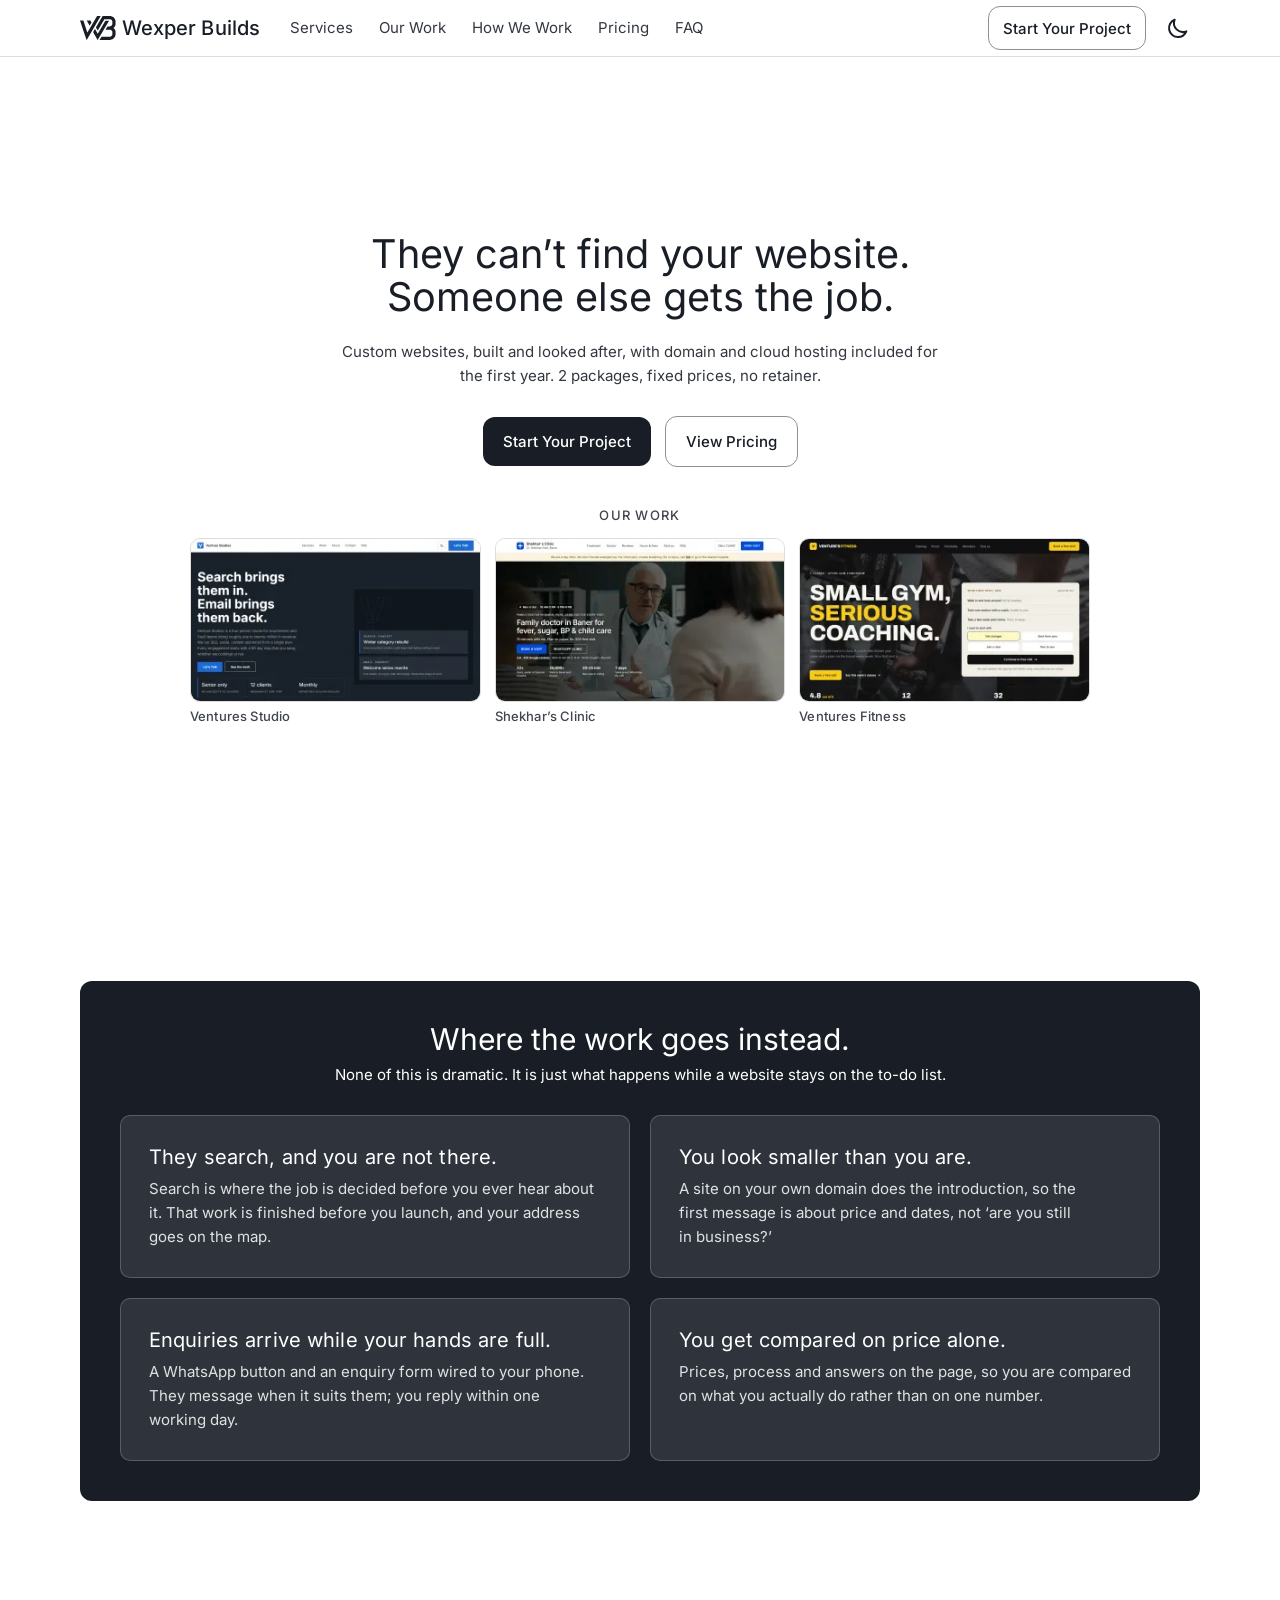
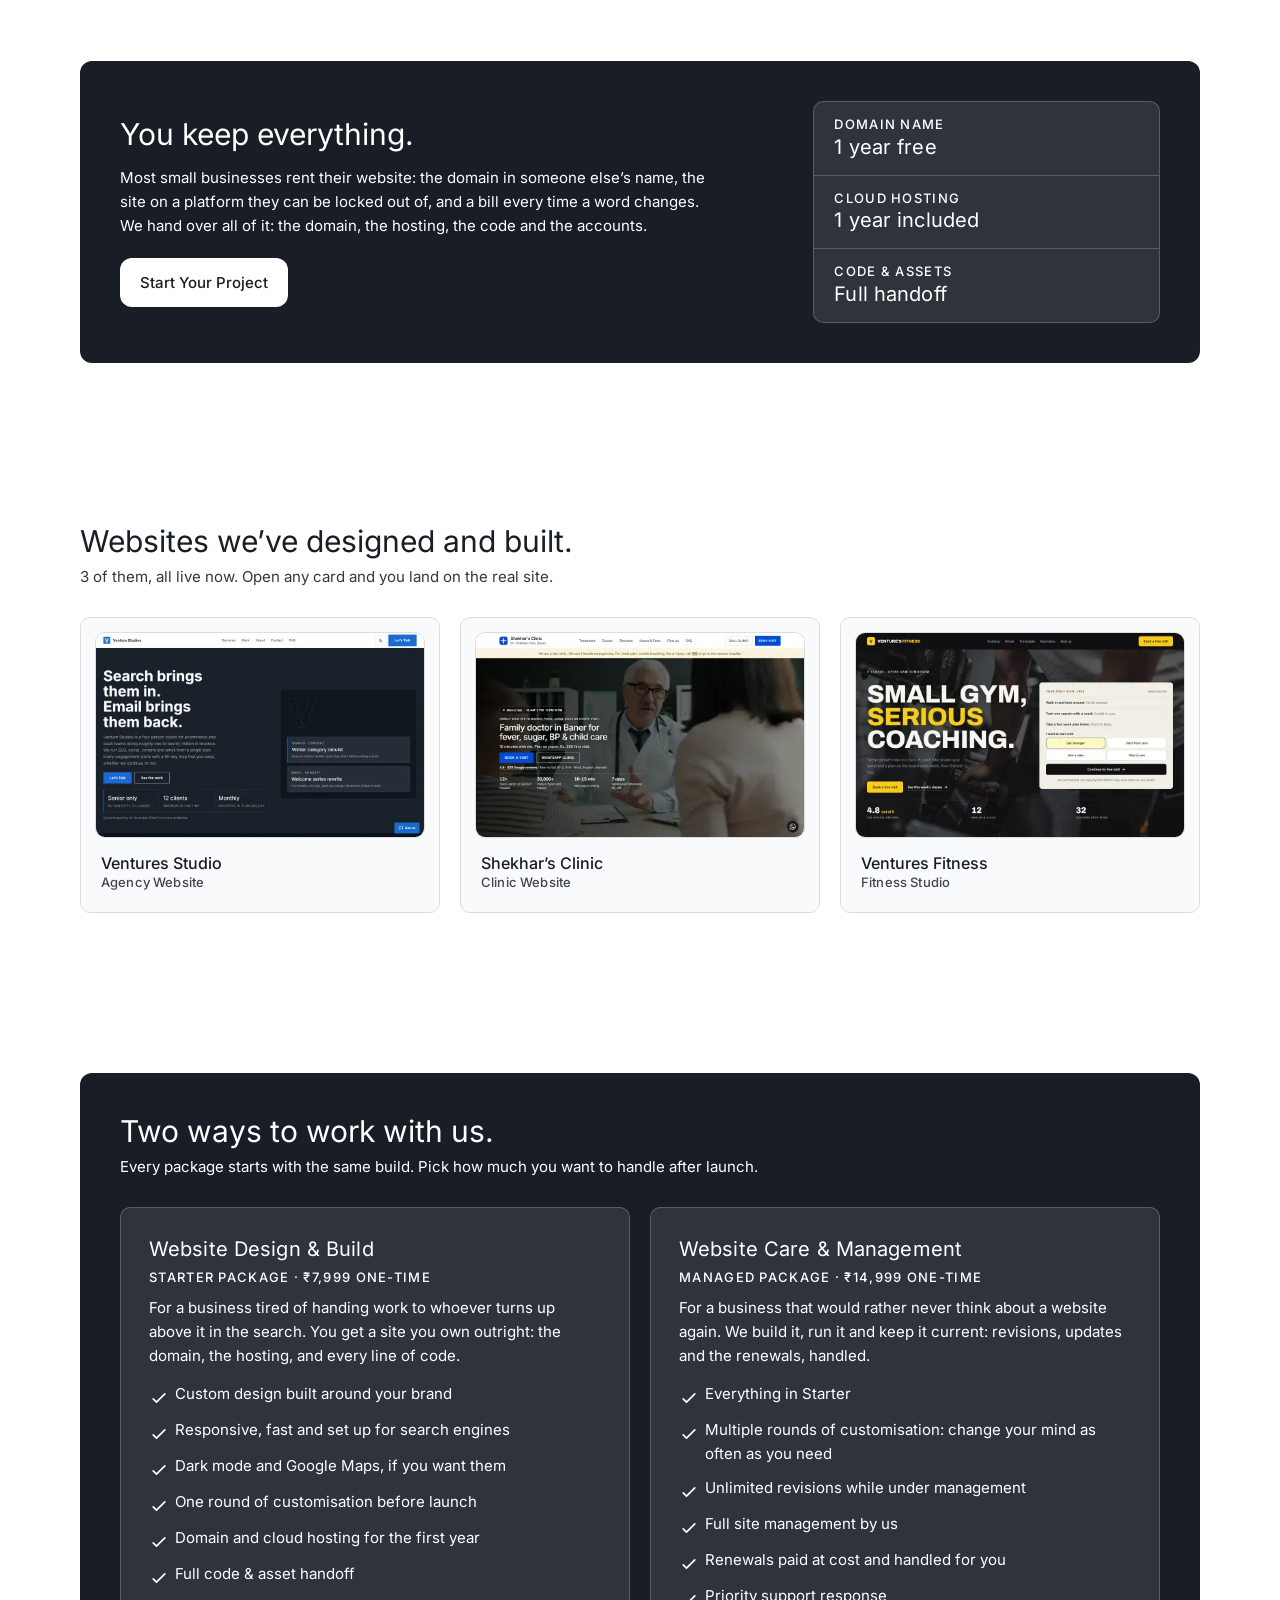
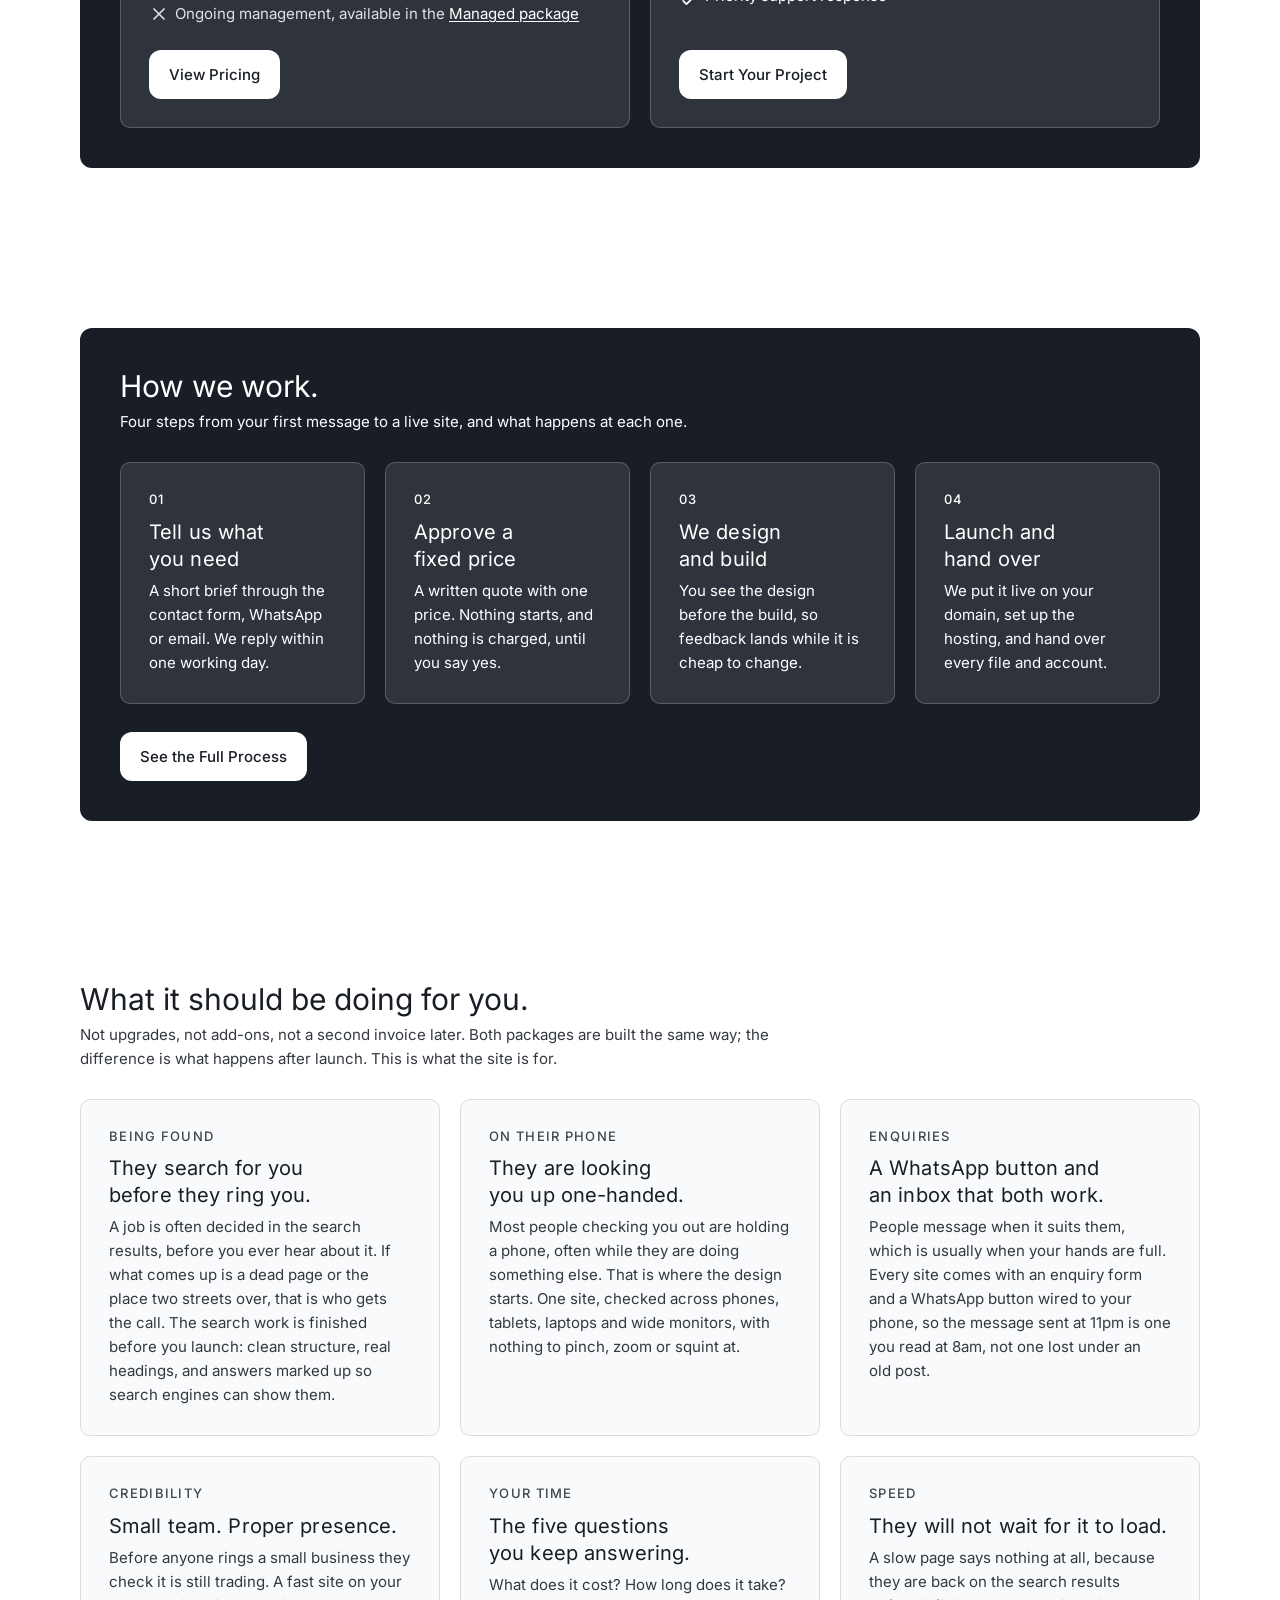
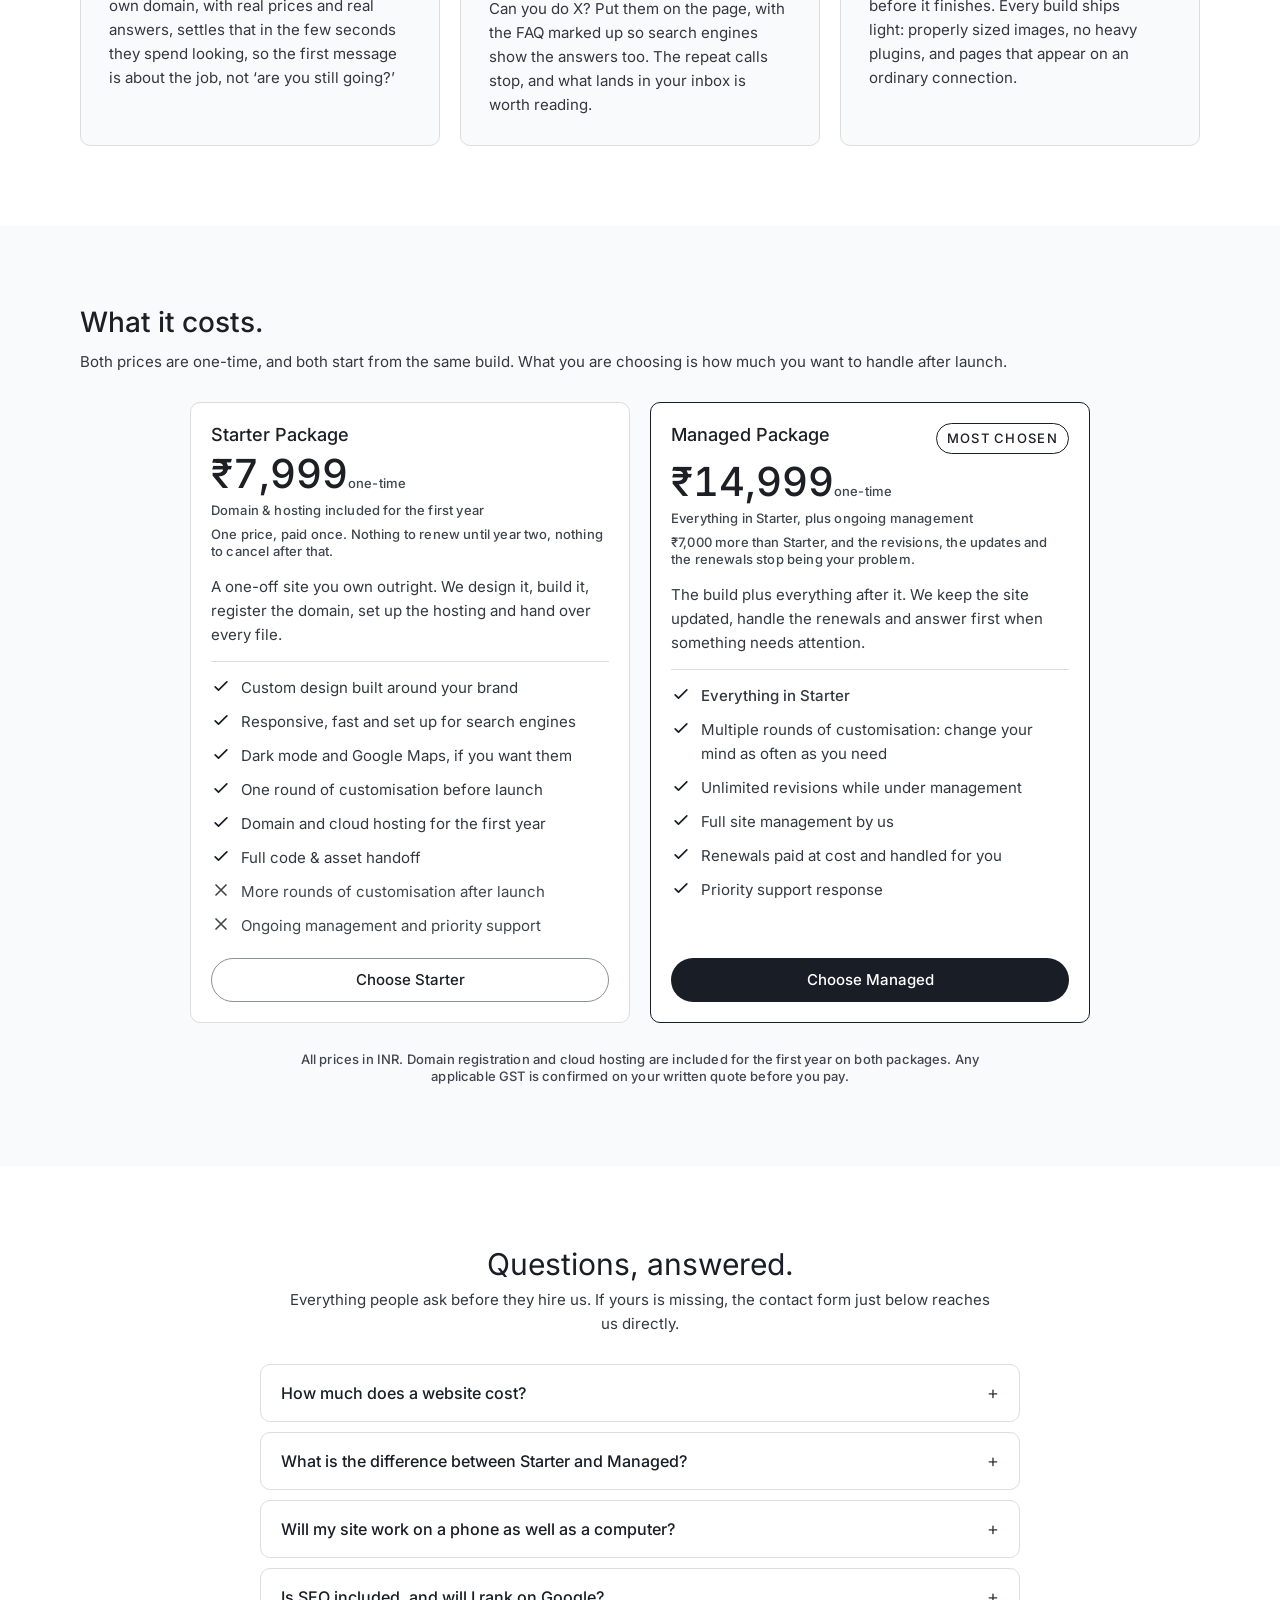
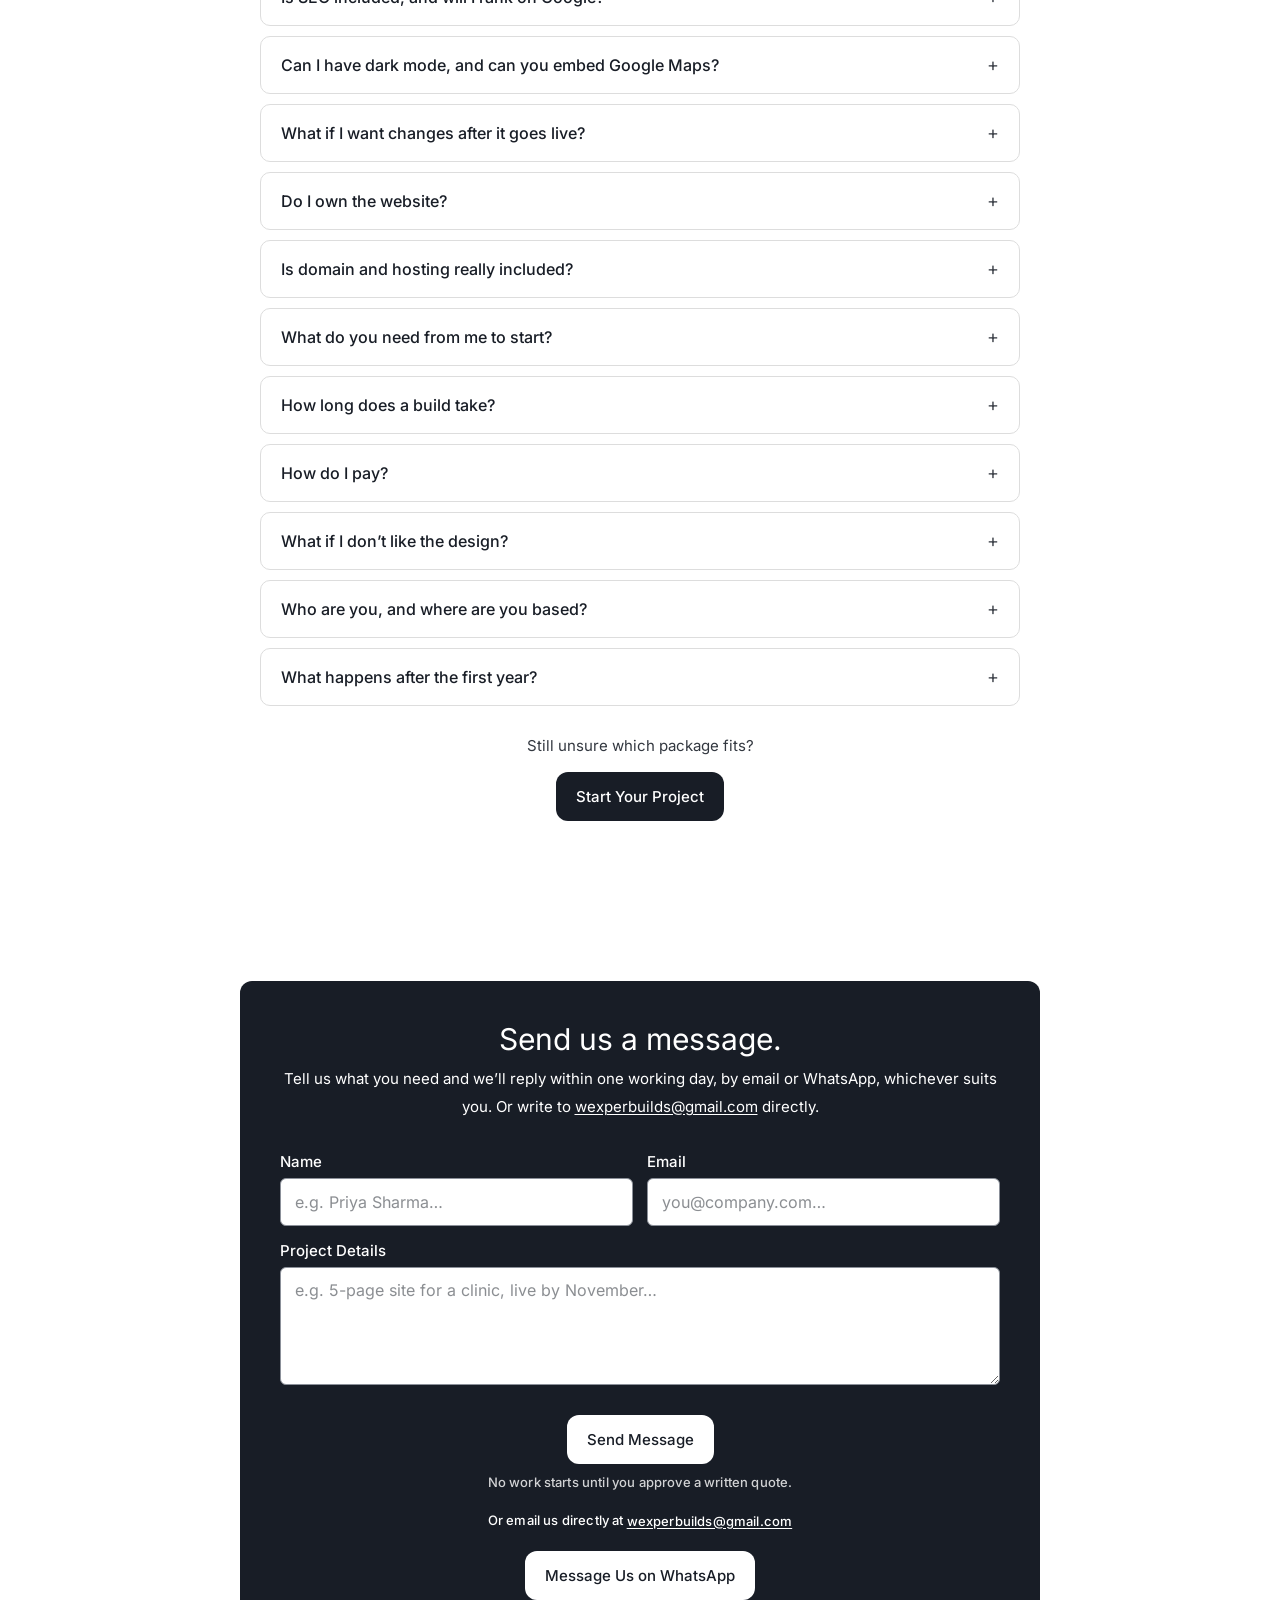
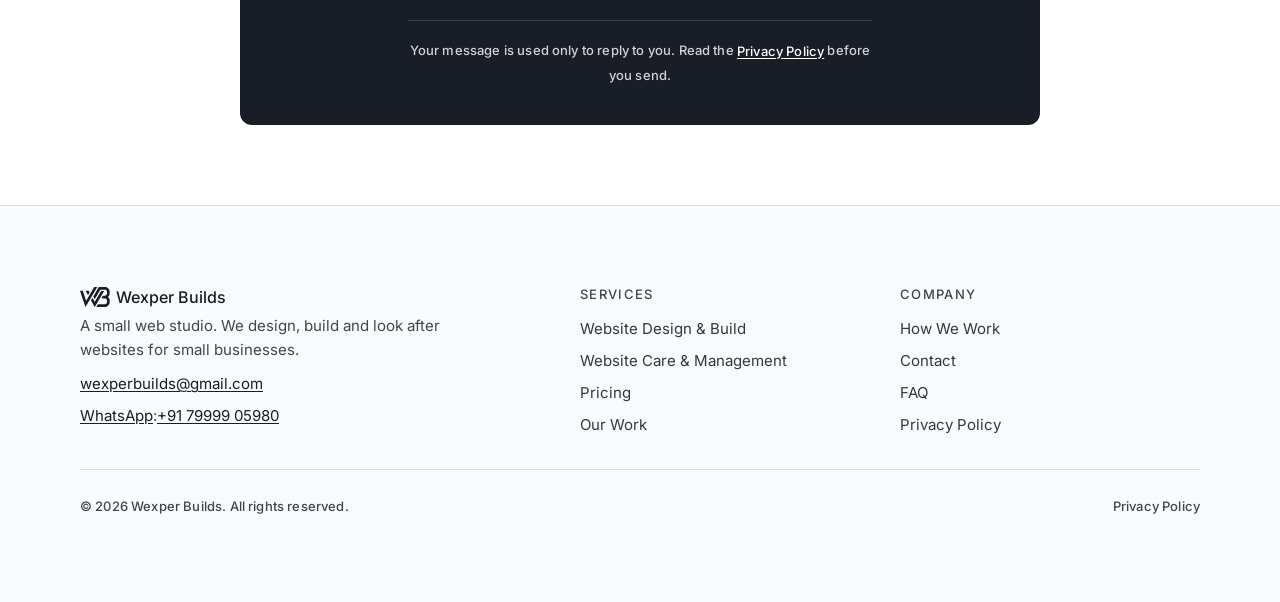
==== commit 7dda69c7: "Add files via upload" ====
--- a/index.html
+++ b/index.html
@@ -1,9 +1,19 @@
-<!DOCTYPE html>// `en-IN`: the studio prices in ₹, quotes GST and serves India. `lang` decides // hyphenation, quoted-text glyphs and the voice a screen reader picks, and // `inLanguage` in the JSON-LD has to agree with it.<html lang="en-IN"><head><meta charset="UTF-8"><!-- viewport-fit=cover lets the page paint edge-to-edge on notched phones
+<!DOCTYPE html><html lang="en-IN"><head><meta charset="UTF-8"><!-- viewport-fit=cover lets the page paint edge-to-edge on notched phones
          instead of letterboxing inside the safe area, which makes
          env(safe-area-inset-*) non-zero. Everything that touches a screen edge
          (header, menu panel, container-page, footer, hero height) then carries
          the matching inset; on desktop and in portrait every inset is 0 and the
-         max()/calc() below collapse back to the ordinary values. --><meta name="viewport" content="width=device-width, initial-scale=1.0, viewport-fit=cover"><link rel="icon" type="image/svg+xml" href="/favicon.svg"><link rel="icon" type="image/png" href="/favicon.png" sizes="32x32"><link rel="apple-touch-icon" sizes="180x180" href="/apple-touch-icon.png"><meta name="generator" content="Astro v7.3.5"><!-- Declared before the theme script below so the script can find it. --><meta name="theme-color" content="#ffffff" id="theme-color-meta"><link rel="preload" href="/_astro/inter-latin-400-normal.C38fXH4l.woff2" as="font" type="font/woff2" crossorigin><link rel="preload" href="/_astro/inter-latin-500-normal.Cerq10X2.woff2" as="font" type="font/woff2" crossorigin><link rel="preconnect" href="https://api.web3forms.com"><script>
+         max()/calc() below collapse back to the ordinary values. --><meta name="viewport" content="width=device-width, initial-scale=1.0, viewport-fit=cover"><!-- One icon, one artwork: the white monogram on an ink tile. There is no
+         colour scheme to carry here — the tile is brand ink and the mark brand
+         cream in light mode and in dark, so an internal @media query would
+         only ever pick the same artwork twice, and two <link media="...">
+         tags would split one icon across two files which then have to be kept
+         in step (media on rel=icon is not honoured consistently across
+         browsers, so one of them could win at random). Nothing has to agree
+         with a page background either: the ground travels inside the icon, so
+         a light tab shows cream-on-ink and a dark tab shows the same tile
+         sitting on ink. The PNG is the fallback for a browser with no SVG
+         favicon — the same artwork, so the two cannot disagree. --><link rel="icon" type="image/svg+xml" href="/favicon.svg"><link rel="icon" type="image/png" href="/favicon.png" sizes="32x32"><link rel="apple-touch-icon" sizes="180x180" href="/apple-touch-icon.png"><meta name="generator" content="Astro v7.3.5"><!-- Declared before the theme script below so the script can find it. --><meta name="theme-color" content="#ffffff" id="theme-color-meta"><link rel="preload" href="/_astro/inter-latin-400-normal.C38fXH4l.woff2" as="font" type="font/woff2" crossorigin><link rel="preload" href="/_astro/inter-latin-500-normal.Cerq10X2.woff2" as="font" type="font/woff2" crossorigin><link rel="preconnect" href="https://api.web3forms.com"><script>
       (function () {
         var root = document.documentElement;
         root.classList.add('js');
@@ -33,7 +43,7 @@
       })();
     </script><title>Wexper Builds: Custom Website Design from ₹7,999</title><meta name="description" content="Custom websites for small businesses, built for a one-time price. Starter ₹7,999, Managed ₹14,999, with domain and cloud hosting included for the first year."><link rel="canonical" href="https://wexper.in/"><!-- Open Graph / Facebook. URL and structured data are omitted on noindex
          pages — /404 and /500 are not routable URLs, so pointing social cards
-         or an Organization graph at them would advertise a page that 404s. --><meta property="og:type" content="website"><meta property="og:site_name" content="Wexper Builds"><meta property="og:locale" content="en_IN"><meta property="og:url" content="https://wexper.in/"><meta property="og:title" content="Wexper Builds: Custom Website Design from ₹7,999"><meta property="og:description" content="Custom websites for small businesses, built for a one-time price. Starter ₹7,999, Managed ₹14,999, with domain and cloud hosting included for the first year."><meta property="og:image" content="https://wexper.in/og.png"><meta property="og:image:type" content="image/png"><meta property="og:image:width" content="1200"><meta property="og:image:height" content="630"><meta property="og:image:alt" content="Wexper Builds: custom websites for small businesses"><!-- Twitter --><meta name="twitter:card" content="summary_large_image"><meta name="twitter:url" content="https://wexper.in/"><meta name="twitter:title" content="Wexper Builds: Custom Website Design from ₹7,999"><meta name="twitter:description" content="Custom websites for small businesses, built for a one-time price. Starter ₹7,999, Managed ₹14,999, with domain and cloud hosting included for the first year."><meta name="twitter:image" content="https://wexper.in/og.png"><meta name="twitter:image:alt" content="Wexper Builds: custom websites for small businesses"><script type="application/ld+json">{"@context":"https://schema.org","@graph":[{"@type":"Organization","@id":"https://wexper.in/#organization","name":"Wexper Builds","url":"https://wexper.in/","email":"wexperbuild@gmail.com","logo":"https://wexper.in/logo.png","contactPoint":{"@type":"ContactPoint","contactType":"customer support","email":"wexperbuild@gmail.com","telephone":"+917999905980","availableLanguage":["en"],"areaServed":"IN"}},{"@type":"WebSite","@id":"https://wexper.in/#website","name":"Wexper Builds","url":"https://wexper.in/","inLanguage":"en-IN","publisher":{"@id":"https://wexper.in/#organization"}},{"@type":"Product","@id":"https://wexper.in/#starter-package","name":"Website Design & Build (Starter Package)","description":"A one-off site you own outright. We design it, build it, register the domain, set up the hosting and hand over every file.","image":"https://wexper.in/og.png","brand":{"@id":"https://wexper.in/#organization"},"offers":{"@type":"Offer","price":"7999","priceCurrency":"INR","url":"https://wexper.in/#pricing"}},{"@type":"Product","@id":"https://wexper.in/#managed-package","name":"Website Care & Management (Managed Package)","description":"The build plus everything after it. We keep the site updated, handle the renewals and answer first when something needs attention.","image":"https://wexper.in/og.png","brand":{"@id":"https://wexper.in/#organization"},"offers":{"@type":"Offer","price":"14999","priceCurrency":"INR","url":"https://wexper.in/#pricing"}},{"@type":"Service","@id":"https://wexper.in/#starter-service","name":"Website Design & Build (Starter Package)","serviceType":"Website Design & Build","description":"A one-off site you own outright. We design it, build it, register the domain, set up the hosting and hand over every file.","provider":{"@id":"https://wexper.in/#organization"},"areaServed":{"@type":"Country","name":"India"},"offers":{"@type":"Offer","price":"7999","priceCurrency":"INR","url":"https://wexper.in/#pricing"}},{"@type":"Service","@id":"https://wexper.in/#managed-service","name":"Website Care & Management (Managed Package)","serviceType":"Website Care & Management","description":"The build plus everything after it. We keep the site updated, handle the renewals and answer first when something needs attention.","provider":{"@id":"https://wexper.in/#organization"},"areaServed":{"@type":"Country","name":"India"},"offers":{"@type":"Offer","price":"14999","priceCurrency":"INR","url":"https://wexper.in/#pricing"}},{"@type":"FAQPage","@id":"https://wexper.in/#faq","mainEntity":[{"@type":"Question","name":"How much does a website cost?","acceptedAnswer":{"@type":"Answer","text":"The Starter package is ₹7,999 one-time and the Managed package is ₹14,999 one-time. Both include a custom design, a domain name and cloud hosting for the first year. There is no monthly fee and no retainer."}},{"@type":"Question","name":"What is the difference between Starter and Managed?","acceptedAnswer":{"@type":"Answer","text":"Starter is the build itself: design, domain, hosting, one full round of customisation before launch, and a complete handoff of the code and assets, after which the site is yours to run. Managed is everything in Starter plus as many rounds of customisation as you need, unlimited revisions while your site is under our management, renewals handled for you, full site management, and a priority support response."}},{"@type":"Question","name":"Will my site work on a phone as well as a computer?","acceptedAnswer":{"@type":"Answer","text":"Yes. That is not an extra, it is how we build. One site, checked across phones, tablets, laptops and wide screens before it goes live. Nothing to pinch or zoom, and the phone layout is designed first, because that is where most people arrive."}},{"@type":"Question","name":"Is SEO included, and will I rank on Google?","acceptedAnswer":{"@type":"Answer","text":"SEO is built into every site: clean structure, proper headings, fast pages, an FAQ section marked up so search engines can read it, and the technical basics settled before launch. What nobody honest can promise is a position on page one. That depends on your market, your content and time. We make sure nothing on our side is holding you back."}},{"@type":"Question","name":"Can I have dark mode, and can you embed Google Maps?","acceptedAnswer":{"@type":"Answer","text":"Both, at no extra cost. Dark mode can ship as a light theme, a dark theme, or both, following what the visitor’s device is already set to. You choose before we build. Google Maps is embedded where people look for it, on the contact page and in the footer, with directions one tap away; send us your pin and it is live on launch day."}},{"@type":"Question","name":"What if I want changes after it goes live?","acceptedAnswer":{"@type":"Answer","text":"Starter includes one full round of customisation before launch: you review it, tell us what to change, and we change it. After that, extra changes are quoted individually, or handled under Managed, which covers multiple rounds of customisation and unlimited revisions for as long as your site is under our management."}},{"@type":"Question","name":"Do I own the website?","acceptedAnswer":{"@type":"Answer","text":"Yes. On the Starter package you receive the full code and asset handoff, along with the domain registered in your name and the hosting account. Nothing is locked behind our platform."}},{"@type":"Question","name":"Is domain and hosting really included?","acceptedAnswer":{"@type":"Answer","text":"For the first year, yes. We register the domain and set up cloud hosting as part of the package. From year two, renewals are charged at whatever the registrar and host charge. You can pay them directly, or we can keep paying them for you under the Managed package."}},{"@type":"Question","name":"What do you need from me to start?","acceptedAnswer":{"@type":"Answer","text":"Send us a message through the contact form, on WhatsApp, or by email, with what you need and when you want it live. We reply within one working day, confirm scope and price, and take it from there. If you already have a logo, copy or photos, send those too. If not, we can work without them."}},{"@type":"Question","name":"How long does a build take?","acceptedAnswer":{"@type":"Answer","text":"It depends on how much content you have ready and how quickly feedback comes back. We confirm a delivery date in writing before work begins, so you are never guessing."}},{"@type":"Question","name":"How do I pay?","acceptedAnswer":{"@type":"Answer","text":"Every project begins with a written quote, and no work starts until you have approved it. The payment schedule, the methods we accept and whether GST is included are all set out in that quote before you commit, so you know the full picture before anything begins."}},{"@type":"Question","name":"What if I don’t like the design?","acceptedAnswer":{"@type":"Answer","text":"Scope and price are agreed before any work begins, and your written quote sets out what changes are covered along the way. The Starter package includes one full round of customisation before launch; on the Managed package, revisions continue for as long as your site is under our management."}},{"@type":"Question","name":"Who are you, and where are you based?","acceptedAnswer":{"@type":"Answer","text":"Wexper Builds is a small web studio run by the people who do the work. No account managers, no outsourcing between your first message and your launch. We reply to every enquiry within one working day."}},{"@type":"Question","name":"What happens after the first year?","acceptedAnswer":{"@type":"Answer","text":"Domain and hosting renewals are billed at the registrar’s and host’s cost each year, whether you pay them yourself or we handle them for you under the Managed package. Nothing about the site itself stops working. It is your code on your accounts."}}]}]}</script><link rel="stylesheet" href="/_astro/Layout.O0_yUp8v.css"></head><body class="antialiased bg-canvas text-body"><a href="#main" class="sr-only focus:not-sr-only focus:absolute focus:top-[calc(var(--spacing-sm)+env(safe-area-inset-top))] focus:left-sm focus:z-[60] focus:bg-canvas focus:text-ink focus:px-md focus:py-sm focus:rounded-sm focus:shadow-sm">Skip to content</a><header class="bg-canvas text-ink text-body-md border-b border-hairline sticky top-0 z-50 pt-[env(safe-area-inset-top)]"><div class="container-page h-[56px] flex items-center justify-between"><div class="flex items-center gap-lg"><!-- The monogram is drawn at the brand sheet's lockup proportions: mark
+         or an Organization graph at them would advertise a page that 404s. --><meta property="og:type" content="website"><meta property="og:site_name" content="Wexper Builds"><meta property="og:locale" content="en_IN"><meta property="og:url" content="https://wexper.in/"><meta property="og:title" content="Wexper Builds: Custom Website Design from ₹7,999"><meta property="og:description" content="Custom websites for small businesses, built for a one-time price. Starter ₹7,999, Managed ₹14,999, with domain and cloud hosting included for the first year."><meta property="og:image" content="https://wexper.in/og.png"><meta property="og:image:type" content="image/png"><meta property="og:image:width" content="1200"><meta property="og:image:height" content="630"><meta property="og:image:alt" content="Wexper Builds: custom websites for small businesses"><!-- Twitter --><meta name="twitter:card" content="summary_large_image"><meta name="twitter:url" content="https://wexper.in/"><meta name="twitter:title" content="Wexper Builds: Custom Website Design from ₹7,999"><meta name="twitter:description" content="Custom websites for small businesses, built for a one-time price. Starter ₹7,999, Managed ₹14,999, with domain and cloud hosting included for the first year."><meta name="twitter:image" content="https://wexper.in/og.png"><meta name="twitter:image:alt" content="Wexper Builds: custom websites for small businesses"><script type="application/ld+json">{"@context":"https://schema.org","@graph":[{"@type":"Organization","@id":"https://wexper.in/#organization","name":"Wexper Builds","url":"https://wexper.in/","email":"wexperbuilds@gmail.com","logo":"https://wexper.in/logo.png","contactPoint":{"@type":"ContactPoint","contactType":"customer support","email":"wexperbuilds@gmail.com","telephone":"+917999905980","availableLanguage":["en"],"areaServed":"IN"}},{"@type":"WebSite","@id":"https://wexper.in/#website","name":"Wexper Builds","url":"https://wexper.in/","inLanguage":"en-IN","publisher":{"@id":"https://wexper.in/#organization"}},{"@type":"Product","@id":"https://wexper.in/#starter-package","name":"Website Design & Build (Starter Package)","description":"A one-off site you own outright. We design it, build it, register the domain, set up the hosting and hand over every file.","image":"https://wexper.in/og.png","brand":{"@id":"https://wexper.in/#organization"},"offers":{"@type":"Offer","price":"7999","priceCurrency":"INR","url":"https://wexper.in/#pricing"}},{"@type":"Product","@id":"https://wexper.in/#managed-package","name":"Website Care & Management (Managed Package)","description":"The build plus everything after it. We keep the site updated, handle the renewals and answer first when something needs attention.","image":"https://wexper.in/og.png","brand":{"@id":"https://wexper.in/#organization"},"offers":{"@type":"Offer","price":"14999","priceCurrency":"INR","url":"https://wexper.in/#pricing"}},{"@type":"Service","@id":"https://wexper.in/#starter-service","name":"Website Design & Build (Starter Package)","serviceType":"Website Design & Build","description":"A one-off site you own outright. We design it, build it, register the domain, set up the hosting and hand over every file.","provider":{"@id":"https://wexper.in/#organization"},"areaServed":{"@type":"Country","name":"India"},"offers":{"@type":"Offer","price":"7999","priceCurrency":"INR","url":"https://wexper.in/#pricing"}},{"@type":"Service","@id":"https://wexper.in/#managed-service","name":"Website Care & Management (Managed Package)","serviceType":"Website Care & Management","description":"The build plus everything after it. We keep the site updated, handle the renewals and answer first when something needs attention.","provider":{"@id":"https://wexper.in/#organization"},"areaServed":{"@type":"Country","name":"India"},"offers":{"@type":"Offer","price":"14999","priceCurrency":"INR","url":"https://wexper.in/#pricing"}},{"@type":"FAQPage","@id":"https://wexper.in/#faq","mainEntity":[{"@type":"Question","name":"How much does a website cost?","acceptedAnswer":{"@type":"Answer","text":"The Starter package is ₹7,999 one-time and the Managed package is ₹14,999 one-time. Both include a custom design, a domain name and cloud hosting for the first year. There is no monthly fee and no retainer."}},{"@type":"Question","name":"What is the difference between Starter and Managed?","acceptedAnswer":{"@type":"Answer","text":"Starter is the build itself: design, domain, hosting, one full round of customisation before launch, and a complete handoff of the code and assets, after which the site is yours to run. Managed is everything in Starter plus as many rounds of customisation as you need, unlimited revisions while your site is under our management, renewals handled for you, full site management, and a priority support response."}},{"@type":"Question","name":"Will my site work on a phone as well as a computer?","acceptedAnswer":{"@type":"Answer","text":"Yes. That is not an extra, it is how we build. One site, checked across phones, tablets, laptops and wide screens before it goes live. Nothing to pinch or zoom, and the phone layout is designed first, because that is where most people arrive."}},{"@type":"Question","name":"Is SEO included, and will I rank on Google?","acceptedAnswer":{"@type":"Answer","text":"SEO is built into every site: clean structure, proper headings, fast pages, an FAQ section marked up so search engines can read it, and the technical basics settled before launch. What nobody honest can promise is a position on page one. That depends on your market, your content and time. We make sure nothing on our side is holding you back."}},{"@type":"Question","name":"Can I have dark mode, and can you embed Google Maps?","acceptedAnswer":{"@type":"Answer","text":"Both, at no extra cost. Dark mode can ship as a light theme, a dark theme, or both, following what the visitor’s device is already set to. You choose before we build. Google Maps is embedded where people look for it, on the contact page and in the footer, with directions one tap away; send us your pin and it is live on launch day."}},{"@type":"Question","name":"What if I want changes after it goes live?","acceptedAnswer":{"@type":"Answer","text":"Starter includes one full round of customisation before launch: you review it, tell us what to change, and we change it. After that, extra changes are quoted individually, or handled under Managed, which covers multiple rounds of customisation and unlimited revisions for as long as your site is under our management."}},{"@type":"Question","name":"Do I own the website?","acceptedAnswer":{"@type":"Answer","text":"Yes. On the Starter package you receive the full code and asset handoff, along with the domain registered in your name and the hosting account. Nothing is locked behind our platform."}},{"@type":"Question","name":"Is domain and hosting really included?","acceptedAnswer":{"@type":"Answer","text":"For the first year, yes. We register the domain and set up cloud hosting as part of the package. From year two, renewals are charged at whatever the registrar and host charge. You can pay them directly, or we can keep paying them for you under the Managed package."}},{"@type":"Question","name":"What do you need from me to start?","acceptedAnswer":{"@type":"Answer","text":"Send us a message through the contact form, on WhatsApp, or by email, with what you need and when you want it live. We reply within one working day, confirm scope and price, and take it from there. If you already have a logo, copy or photos, send those too. If not, we can work without them."}},{"@type":"Question","name":"How long does a build take?","acceptedAnswer":{"@type":"Answer","text":"It depends on how much content you have ready and how quickly feedback comes back. We confirm a delivery date in writing before work begins, so you are never guessing."}},{"@type":"Question","name":"How do I pay?","acceptedAnswer":{"@type":"Answer","text":"Every project begins with a written quote, and no work starts until you have approved it. The payment schedule, the methods we accept and whether GST is included are all set out in that quote before you commit, so you know the full picture before anything begins."}},{"@type":"Question","name":"What if I don’t like the design?","acceptedAnswer":{"@type":"Answer","text":"Scope and price are agreed before any work begins, and your written quote sets out what changes are covered along the way. The Starter package includes one full round of customisation before launch; on the Managed package, revisions continue for as long as your site is under our management."}},{"@type":"Question","name":"Who are you, and where are you based?","acceptedAnswer":{"@type":"Answer","text":"Wexper Builds is a small web studio run by the people who do the work. No account managers, no outsourcing between your first message and your launch. We reply to every enquiry within one working day."}},{"@type":"Question","name":"What happens after the first year?","acceptedAnswer":{"@type":"Answer","text":"Domain and hosting renewals are billed at the registrar’s and host’s cost each year, whether you pay them yourself or we handle them for you under the Managed package. Nothing about the site itself stops working. It is your code on your accounts."}}]}]}</script><link rel="stylesheet" href="/_astro/Layout.O0_yUp8v.css"></head><body class="antialiased bg-canvas text-body"><a href="#main" class="sr-only focus:not-sr-only focus:absolute focus:top-[calc(var(--spacing-sm)+env(safe-area-inset-top))] focus:left-sm focus:z-[60] focus:bg-canvas focus:text-ink focus:px-md focus:py-sm focus:rounded-sm focus:shadow-sm">Skip to content</a><header class="bg-canvas text-ink text-body-md border-b border-hairline sticky top-0 z-50 pt-[env(safe-area-inset-top)]"><div class="container-page h-[56px] flex items-center justify-between"><div class="flex items-center gap-lg"><!-- The monogram is drawn at the brand sheet's lockup proportions: mark
            height 1.66× the name's cap height, a gap of 0.47× the cap height,
            so it scales with the title it sits beside. currentColor keeps it on
            the same token as the text in both themes. --><a href="/" class="inline-flex items-center gap-xs min-h-[44px] rounded-sm transition-opacity hover:opacity-80" translate="no"><svg class="h-5 w-auto shrink-0 min-[400px]:h-6" viewBox="0 0 292 197" aria-hidden="true" focusable="false"><path fill="currentColor" fill-rule="evenodd" d="M141.5 0L169 0L169.9 0.8L58.8 190.5L55.1 196.5L54.3 196.8L54.2 196.8L26.3 117.3L0.2 37.5L1 37L26.3 37.1L27.8 37.8L59.3 132.8L60.8 135.3L134.3 10.1L140.3 0.4ZM186.5 0L250.3 0L257 1.2L266.8 5.2L273 9.2L277.7 13.3L284.8 22L289.8 32.1L291.9 40.8L291.7 71.8L289.8 78.6L285.8 86.5L280.8 92.8L274.9 98.5L280.8 104.2L284.8 109.3L288.8 115.7L290.8 120.5L292 126.5L291.8 156.8L287.8 168.5L280.8 179.1L271 187.9L264.4 191.8L259.5 193.8L259.3 193.9L253 195.8L245.3 196.9L160.5 196.5L175.3 171.9L176.8 170.3L241.5 170.3L248.3 169.8L253.6 167.8L260 162.8L263.8 157.5L265.8 151.3L265.6 129.5L264.1 125.3L261.8 121.3L256.5 116.3L250.9 113.3L246.8 112.2L211.5 112L210.5 111.5L225.5 85.9L245 85.4L249 84.8L253.5 82.8L257.5 79.7L260.8 76.3L263.8 71.7L265.8 64.8L265.6 44L264.7 40.5L261.8 35.3L258 31.3L253.3 28.3L245.5 26.2L200.3 26.3L145.8 119.4L144.3 117.8L130.9 94.8L131.1 92.5L182.3 5.2L185.3 0.4ZM56.7 37.3L84.5 37.4L93.9 52.3L94.3 53.5L93.8 54.8L79.5 78.1L79.3 78.2L78.1 77.8L56.4 38.8ZM208.2 39.3L237.3 39L237.8 40L226.3 58.6L149.8 189.8L145.8 196.3L144.7 196.5L144.5 196.4L108.3 133.7L108.1 131.5L122.3 107.2L123.5 106.6L144.3 144.5L145.8 145.3Z"></path></svg><span class="font-medium text-title-sm whitespace-nowrap min-[400px]:text-title-lg">Wexper Builds</span></a><nav class="hidden lg:flex items-center gap-xs" aria-label="Primary"><a href="/#services" class="px-sm inline-flex items-center min-h-[44px] text-body hover:text-ink transition-colors">Services</a><a href="/#work" class="px-sm inline-flex items-center min-h-[44px] text-body hover:text-ink transition-colors">Our Work</a><a href="/process/" class="px-sm inline-flex items-center min-h-[44px] text-body hover:text-ink transition-colors">How We Work</a><a href="/#pricing" class="px-sm inline-flex items-center min-h-[44px] text-body hover:text-ink transition-colors">Pricing</a><a href="/#faq" class="px-sm inline-flex items-center min-h-[44px] text-body hover:text-ink transition-colors">FAQ</a></nav></div><div class="flex items-center gap-sm"><a href="/#contact" class="hidden lg:inline-flex btn-secondary btn-compact">Start Your Project</a><button id="theme-toggle" type="button" class="p-2 min-h-[44px] min-w-[44px] inline-flex items-center justify-center text-ink rounded-full transition-colors hover:bg-surface-soft" aria-label="Toggle colour theme" aria-pressed="false" title="Toggle colour theme"><svg class="w-6 h-6 dark:hidden" aria-hidden="true" fill="none" viewBox="0 0 24 24" stroke="currentColor"><path stroke-linecap="round" stroke-linejoin="round" stroke-width="2" d="M20.354 15.354A9 9 0 018.646 3.646 9.003 9.003 0 0012 21a9.003 9.003 0 008.354-5.646z"></path></svg><svg class="w-6 h-6 hidden dark:block" aria-hidden="true" fill="none" viewBox="0 0 24 24" stroke="currentColor"><path stroke-linecap="round" stroke-linejoin="round" stroke-width="2" d="M12 3v1m0 16v1m9-9h-1M4 12H3m15.364 6.364l-.707.707M6.343 6.343l-.707.707m12.728 0l-.707.707M6.343 17.657l-.707.707M16 12a4 4 0 11-8 0 4 4 0 018 0z"></path></svg></button><!-- Native disclosure: the menu opens and closes without JavaScript. The
@@ -42,7 +52,7 @@
            Its top and max-height carry the same inset as the bar above, so the
            panel still starts at the bar's real bottom edge when the status bar
            sits over the page; the bottom inset keeps the last item clear of the
-           home indicator. Left and right come from container-page below. --><details id="mobile-nav" class="lg:hidden group relative"><summary class="p-2 min-h-[44px] min-w-[44px] inline-flex items-center justify-center text-ink rounded-full cursor-pointer list-none hover:bg-surface-soft transition-colors [&amp;::-webkit-details-marker]:hidden"><span class="sr-only">Menu</span><svg class="w-6 h-6 group-open:hidden" aria-hidden="true" fill="none" viewBox="0 0 24 24" stroke="currentColor"><path stroke-linecap="round" stroke-linejoin="round" stroke-width="2" d="M4 6h16M4 12h16M4 18h16"></path></svg><svg class="w-6 h-6 hidden group-open:block" aria-hidden="true" fill="none" viewBox="0 0 24 24" stroke="currentColor"><path stroke-linecap="round" stroke-linejoin="round" stroke-width="2" d="M6 18L18 6M6 6l12 12"></path></svg></summary><div class="fixed left-0 right-0 top-[calc(56px+env(safe-area-inset-top))] max-h-[calc(100svh-56px-env(safe-area-inset-top))] pb-[env(safe-area-inset-bottom)] overflow-y-auto overscroll-contain border-b border-hairline bg-canvas shadow-[0_12px_24px_-16px_rgba(0,0,0,0.35)]"><nav class="container-page flex flex-col py-md gap-xs" aria-label="Mobile"><a href="/#services" class="text-label-md py-sm px-sm -mx-sm min-h-[44px] flex items-center rounded-sm hover:bg-surface-soft transition-colors">Services</a><a href="/#work" class="text-label-md py-sm px-sm -mx-sm min-h-[44px] flex items-center rounded-sm hover:bg-surface-soft transition-colors">Our Work</a><a href="/process/" class="text-label-md py-sm px-sm -mx-sm min-h-[44px] flex items-center rounded-sm hover:bg-surface-soft transition-colors">How We Work</a><a href="/#pricing" class="text-label-md py-sm px-sm -mx-sm min-h-[44px] flex items-center rounded-sm hover:bg-surface-soft transition-colors">Pricing</a><a href="/#faq" class="text-label-md py-sm px-sm -mx-sm min-h-[44px] flex items-center rounded-sm hover:bg-surface-soft transition-colors">FAQ</a><a href="/#contact" class="btn-secondary btn-compact self-start mt-xs">Start Your Project</a></nav></div></details></div></div></header><script type="module">globalThis.process??={},globalThis.process.env??={};var e=document.getElementById(`mobile-nav`),t=document.getElementById(`theme-toggle`),n=e=>{let t=document.documentElement;if(e!==t.classList.contains(`nav-open`)){if(e){let e=window.innerWidth-t.clientWidth;e>0&&t.style.setProperty(`padding-right`,`${e}px`),t.classList.add(`nav-open`)}else t.classList.remove(`nav-open`),t.style.removeProperty(`padding-right`)}};e?.addEventListener(`toggle`,e=>n(e.currentTarget.open)),matchMedia(`(min-width: 1024px)`).addEventListener(`change`,t=>{t.matches&&e?.removeAttribute(`open`)}),e?.querySelectorAll(`a`).forEach(t=>{t.addEventListener(`click`,()=>e?.removeAttribute(`open`))}),document.addEventListener(`keydown`,t=>{t.key===`Escape`&&e?.open&&(e.removeAttribute(`open`),e.querySelector(`summary`)?.focus())}),document.addEventListener(`click`,t=>{e?.open&&t.target instanceof Node&&!e.contains(t.target)&&e.removeAttribute(`open`)});var r=()=>{let e=document.documentElement,n=getComputedStyle(e).getPropertyValue(`--wb-canvas`).trim();document.getElementById(`theme-color-meta`)?.setAttribute(`content`,n||`#ffffff`),t?.setAttribute(`aria-pressed`,String(e.getAttribute(`data-theme`)===`dark`))};r(),t?.addEventListener(`click`,()=>{let e=document.documentElement,t=e.getAttribute(`data-theme`)===`dark`?`light`:`dark`;e.setAttribute(`data-theme`,t);try{localStorage.setItem(`wb-theme`,t)}catch{}r()});var i=document.querySelectorAll(`nav[aria-label="Primary"] a, nav[aria-label="Mobile"] a`),a=()=>{let e=window.location.hash,t=window.location.pathname;i.forEach(n=>{let r=n.getAttribute(`href`)??``;e.length>1&&r.endsWith(e)?n.setAttribute(`aria-current`,`location`):r===t?n.setAttribute(`aria-current`,`page`):n.removeAttribute(`aria-current`)})};window.addEventListener(`hashchange`,a),a();</script><main id="main" tabindex="-1"><section class="container-page text-ink min-h-[calc(100svh-56px-env(safe-area-inset-top))] flex flex-col justify-center py-section text-center"><div class="max-w-[820px] mx-auto"><h1 class="text-display-lg mb-lg">They can’t find your website. Someone else gets the job.</h1><p class="text-body-md text-body mb-xl max-w-[600px] mx-auto">Custom websites, built and looked after, with domain and cloud hosting included for the first year. 2 packages, fixed prices, no retainer.</p><div class="flex flex-col sm:flex-row items-center justify-center gap-md"><a href="#contact" class="btn-primary w-full sm:w-auto">Start Your Project</a><a href="#pricing" class="btn-secondary w-full sm:w-auto">View Pricing</a></div></div><div class="mt-xxl max-w-[900px] mx-auto w-full"><p class="eyebrow text-muted mb-md">Our work</p><div class="grid grid-cols-3 gap-sm md:gap-md"><a href="https://ventures-studio.vercel.app/" target="_blank" rel="noopener noreferrer" class="group text-left rounded-sm"><div class="bg-surface-soft rounded-md aspect-video overflow-hidden border border-hairline"><img src="/_astro/ventures-studio.CZD-LncD_dg6EA.webp" srcset="/_astro/ventures-studio.CZD-LncD_Z21a6gB.webp 320w, /_astro/ventures-studio.CZD-LncD_Z1K5TTK.webp 480w, /_astro/ventures-studio.CZD-LncD_ZLAYNF.webp 640w, /_astro/ventures-studio.CZD-LncD_Z2mwpp0.webp 768w" alt sizes="(min-width: 768px) calc((min(900px, 100vw - 80px) - 28px) / 3), calc((min(900px, 100vw - 40px) - 20px) / 3)" loading="eager" fetchpriority="high" decoding="async" width="1440" height="900" class="w-full h-full object-cover object-top transition-transform duration-500 group-hover:scale-[1.03]"></div><p class="text-caption text-muted mt-xs transition-colors group-hover:text-ink">Ventures Studio<span class="sr-only"> (opens in a new tab)</span></p></a><a href="https://shekhars-clinic.vercel.app/" target="_blank" rel="noopener noreferrer" class="group text-left rounded-sm"><div class="bg-surface-soft rounded-md aspect-video overflow-hidden border border-hairline"><img src="/_astro/shekhars-clinic.Py9iQN1A_1tpuxP.webp" srcset="/_astro/shekhars-clinic.Py9iQN1A_XqKPw.webp 320w, /_astro/shekhars-clinic.Py9iQN1A_1euWcn.webp 480w, /_astro/shekhars-clinic.Py9iQN1A_2cYRis.webp 640w, /_astro/shekhars-clinic.Py9iQN1A_C4rH8.webp 768w" alt sizes="(min-width: 768px) calc((min(900px, 100vw - 80px) - 28px) / 3), calc((min(900px, 100vw - 40px) - 20px) / 3)" loading="lazy" decoding="async" width="1440" height="900" class="w-full h-full object-cover object-top transition-transform duration-500 group-hover:scale-[1.03]"></div><p class="text-caption text-muted mt-xs transition-colors group-hover:text-ink">Shekhar’s Clinic<span class="sr-only"> (opens in a new tab)</span></p></a><a href="https://ventures-fitness.vercel.app/" target="_blank" rel="noopener noreferrer" class="group text-left rounded-sm"><div class="bg-surface-soft rounded-md aspect-video overflow-hidden border border-hairline"><img src="/_astro/ventures-fitness.CtvlyHFN_ZQnfTn.webp" srcset="/_astro/ventures-fitness.CtvlyHFN_1Log2D.webp 320w, /_astro/ventures-fitness.CtvlyHFN_Z2fCIeo.webp 480w, /_astro/ventures-fitness.CtvlyHFN_Zu2OWg.webp 640w, /_astro/ventures-fitness.CtvlyHFN_Z2cyRXx.webp 768w" alt sizes="(min-width: 768px) calc((min(900px, 100vw - 80px) - 28px) / 3), calc((min(900px, 100vw - 40px) - 20px) / 3)" loading="lazy" decoding="async" width="1440" height="900" class="w-full h-full object-cover object-top transition-transform duration-500 group-hover:scale-[1.03]"></div><p class="text-caption text-muted mt-xs transition-colors group-hover:text-ink">Ventures Fitness<span class="sr-only"> (opens in a new tab)</span></p></a></div></div></section><section id="stakes" class="reveal container-page py-section"><div class="reveal-item bg-surface-dark text-on-dark rounded-lg p-lg md:p-xxl"><div class="mb-xl text-center mx-auto max-w-[720px]"><h2 class="text-display-md mb-xs">Where the work goes instead.</h2><p class="text-body-md text-on-dark">None of this is dramatic. It is just what happens while a website stays on the to-do list.</p></div><div class="reveal-grid grid grid-cols-1 md:grid-cols-2 gap-lg"><div class="reveal-item bg-on-dark/10 border border-on-dark/20 rounded-md p-lg md:p-xl"><h3 class="text-title-lg mb-xs">They search, and you are not there.</h3><p class="text-body-md text-on-dark/85">Search is where the job is decided before you ever hear about it. That work is finished before you launch, and your address goes on the map.</p></div><div class="reveal-item bg-on-dark/10 border border-on-dark/20 rounded-md p-lg md:p-xl"><h3 class="text-title-lg mb-xs">You look smaller than you are.</h3><p class="text-body-md text-on-dark/85">A site on your own domain does the introduction, so the first message is about price and dates, not ‘are you still in business?’</p></div><div class="reveal-item bg-on-dark/10 border border-on-dark/20 rounded-md p-lg md:p-xl"><h3 class="text-title-lg mb-xs">Enquiries arrive while your hands are full.</h3><p class="text-body-md text-on-dark/85">A WhatsApp button and an enquiry form wired to your phone. They message when it suits them; you reply within one working day.</p></div><div class="reveal-item bg-on-dark/10 border border-on-dark/20 rounded-md p-lg md:p-xl"><h3 class="text-title-lg mb-xs">You get compared on price alone.</h3><p class="text-body-md text-on-dark/85">Prices, process and answers on the page, so you are compared on what you actually do rather than on one number.</p></div></div></div></section><section class="reveal container-page py-section"><div class="reveal-item bg-surface-dark text-on-dark rounded-lg p-lg md:p-xxl flex flex-col md:flex-row items-center justify-between gap-xl"><div class="max-w-[600px] text-center md:text-left"><h2 class="text-display-md mb-md">You keep everything.</h2><p class="text-body-md mb-lg">Most small businesses rent their website: the domain in someone else’s name, the site on a platform they can be locked out of, and a bill every time a word changes. We hand over all of it: the domain, the hosting, the code and the accounts.</p><a href="#contact" class="btn-secondary-on-dark w-full sm:w-auto">Start Your Project</a></div><div class="w-full md:w-1/3"><dl class="rounded-md border border-on-dark/20 bg-on-dark/10"><div class="px-lg py-md border-b border-on-dark/20"><dt class="eyebrow text-on-dark">Domain name</dt><dd class="text-title-lg text-on-dark">1 year free</dd></div><div class="px-lg py-md border-b border-on-dark/20"><dt class="eyebrow text-on-dark">Cloud hosting</dt><dd class="text-title-lg text-on-dark">1 year included</dd></div><div class="px-lg py-md"><dt class="eyebrow text-on-dark">Code &amp; assets</dt><dd class="text-title-lg text-on-dark">Full handoff</dd></div></dl></div></div></section><section id="work" class="reveal container-page py-section"><div class="reveal-item mb-xl text-center md:text-left"><h2 class="text-display-md mb-xs text-ink">Websites we’ve designed and built.</h2><p class="text-body-md text-body">3 of them, all live now — open any card and you land on the real site.</p></div><div class="reveal-grid grid grid-cols-1 md:grid-cols-2 lg:grid-cols-3 gap-lg"><a href="https://ventures-studio.vercel.app/" target="_blank" rel="noopener noreferrer" class="reveal-item group block bg-surface-soft border border-hairline rounded-md p-md transition-colors hover:bg-surface-strong"><div class="bg-canvas rounded-md aspect-[16/10] mb-md overflow-hidden border border-hairline relative"><img src="/_astro/ventures-studio.CZD-LncD_dg6EA.webp" srcset="/_astro/ventures-studio.CZD-LncD_Z1K5TTK.webp 480w, /_astro/ventures-studio.CZD-LncD_Z2mwpp0.webp 768w, /_astro/ventures-studio.CZD-LncD_Z1tvabW.webp 1200w" alt sizes="(min-width: 1024px) 380px, (min-width: 768px) 46vw, calc(100vw - 48px)" loading="lazy" decoding="async" width="1440" height="900" class="w-full h-full object-cover object-top"><div class="absolute inset-0 bg-transparent transition-colors group-hover:bg-ink/10 dark:group-hover:bg-on-dark/15"></div></div><div class="px-xs pb-xs"><h3 class="text-title-sm text-ink">Ventures Studio<span class="sr-only"> (opens in a new tab)</span></h3><p class="text-caption text-muted">Agency Website</p></div></a><a href="https://shekhars-clinic.vercel.app/" target="_blank" rel="noopener noreferrer" class="reveal-item group block bg-surface-soft border border-hairline rounded-md p-md transition-colors hover:bg-surface-strong"><div class="bg-canvas rounded-md aspect-[16/10] mb-md overflow-hidden border border-hairline relative"><img src="/_astro/shekhars-clinic.Py9iQN1A_1tpuxP.webp" srcset="/_astro/shekhars-clinic.Py9iQN1A_1euWcn.webp 480w, /_astro/shekhars-clinic.Py9iQN1A_C4rH8.webp 768w, /_astro/shekhars-clinic.Py9iQN1A_ZdlLiH.webp 1200w" alt sizes="(min-width: 1024px) 380px, (min-width: 768px) 46vw, calc(100vw - 48px)" loading="lazy" decoding="async" width="1440" height="900" class="w-full h-full object-cover object-top"><div class="absolute inset-0 bg-transparent transition-colors group-hover:bg-ink/10 dark:group-hover:bg-on-dark/15"></div></div><div class="px-xs pb-xs"><h3 class="text-title-sm text-ink">Shekhar’s Clinic<span class="sr-only"> (opens in a new tab)</span></h3><p class="text-caption text-muted">Clinic Website</p></div></a><a href="https://ventures-fitness.vercel.app/" target="_blank" rel="noopener noreferrer" class="reveal-item group block bg-surface-soft border border-hairline rounded-md p-md transition-colors hover:bg-surface-strong"><div class="bg-canvas rounded-md aspect-[16/10] mb-md overflow-hidden border border-hairline relative"><img src="/_astro/ventures-fitness.CtvlyHFN_ZQnfTn.webp" srcset="/_astro/ventures-fitness.CtvlyHFN_Z2fCIeo.webp 480w, /_astro/ventures-fitness.CtvlyHFN_Z2cyRXx.webp 768w, /_astro/ventures-fitness.CtvlyHFN_Z1IVwIj.webp 1200w" alt sizes="(min-width: 1024px) 380px, (min-width: 768px) 46vw, calc(100vw - 48px)" loading="lazy" decoding="async" width="1440" height="900" class="w-full h-full object-cover object-top"><div class="absolute inset-0 bg-transparent transition-colors group-hover:bg-ink/10 dark:group-hover:bg-on-dark/15"></div></div><div class="px-xs pb-xs"><h3 class="text-title-sm text-ink">Ventures Fitness<span class="sr-only"> (opens in a new tab)</span></h3><p class="text-caption text-muted">Fitness Studio</p></div></a></div></section><section id="services" class="reveal container-page py-section"><div class="reveal-item bg-surface-dark text-on-dark rounded-lg p-lg md:p-xxl"><div class="mb-xl text-center md:text-left max-w-[720px]"><h2 class="text-display-md mb-xs">Two ways to work with us.</h2><p class="text-body-md text-on-dark">Every package starts with the same build. Pick how much you want to handle after launch.</p></div><div class="reveal-grid grid grid-cols-1 md:grid-cols-2 gap-lg"><div class="reveal-item bg-on-dark/10 border border-on-dark/20 rounded-md p-lg md:p-xl flex flex-col h-full"><h3 class="text-title-lg mb-xs">Website Design &amp; Build</h3><p class="eyebrow text-on-dark mb-sm">Starter package &middot; ₹7,999 one-time</p><p class="text-body-md mb-md">For a business tired of handing work to whoever turns up above it in the search. You get a site you own outright: the domain, the hosting, and every line of code.</p><ul class="space-y-sm mb-lg flex-1 text-body-md"><li class="flex items-start gap-xs"><svg class="h-5 w-5 mt-xs shrink-0" aria-hidden="true" fill="none" viewBox="0 0 24 24" stroke="currentColor"><path stroke-linecap="round" stroke-linejoin="round" stroke-width="2" d="M5 13l4 4L19 7"></path></svg><span>Custom design built around your brand</span></li><li class="flex items-start gap-xs"><svg class="h-5 w-5 mt-xs shrink-0" aria-hidden="true" fill="none" viewBox="0 0 24 24" stroke="currentColor"><path stroke-linecap="round" stroke-linejoin="round" stroke-width="2" d="M5 13l4 4L19 7"></path></svg><span>Responsive, fast and set up for search engines</span></li><li class="flex items-start gap-xs"><svg class="h-5 w-5 mt-xs shrink-0" aria-hidden="true" fill="none" viewBox="0 0 24 24" stroke="currentColor"><path stroke-linecap="round" stroke-linejoin="round" stroke-width="2" d="M5 13l4 4L19 7"></path></svg><span>Dark mode and Google Maps, if you want them</span></li><li class="flex items-start gap-xs"><svg class="h-5 w-5 mt-xs shrink-0" aria-hidden="true" fill="none" viewBox="0 0 24 24" stroke="currentColor"><path stroke-linecap="round" stroke-linejoin="round" stroke-width="2" d="M5 13l4 4L19 7"></path></svg><span>One round of customisation before launch</span></li><li class="flex items-start gap-xs"><svg class="h-5 w-5 mt-xs shrink-0" aria-hidden="true" fill="none" viewBox="0 0 24 24" stroke="currentColor"><path stroke-linecap="round" stroke-linejoin="round" stroke-width="2" d="M5 13l4 4L19 7"></path></svg><span>Domain and cloud hosting for the first year</span></li><li class="flex items-start gap-xs"><svg class="h-5 w-5 mt-xs shrink-0" aria-hidden="true" fill="none" viewBox="0 0 24 24" stroke="currentColor"><path stroke-linecap="round" stroke-linejoin="round" stroke-width="2" d="M5 13l4 4L19 7"></path></svg><span>Full code &amp; asset handoff</span></li><li class="flex items-start gap-xs text-on-dark/85 mt-sm"><svg class="h-5 w-5 mt-xs shrink-0" aria-hidden="true" fill="none" viewBox="0 0 24 24" stroke="currentColor"><path stroke-linecap="round" stroke-linejoin="round" stroke-width="2" d="M6 18L18 6M6 6l12 12"></path></svg><span><span class="sr-only">Not included: </span>Ongoing management, available in the <a href="#pricing" class="link-inline-on-dark">Managed package</a></span></li></ul><div class="mt-auto"><a href="#pricing" class="btn-secondary-on-dark w-full sm:w-auto">View Pricing</a></div></div><div class="reveal-item bg-on-dark/10 border border-on-dark/20 rounded-md p-lg md:p-xl flex flex-col h-full"><h3 class="text-title-lg mb-xs">Website Care &amp; Management</h3><p class="eyebrow text-on-dark mb-sm">Managed package &middot; ₹14,999 one-time</p><p class="text-body-md mb-md">For a business that would rather never think about a website again. We build it, run it and keep it current: revisions, updates and the renewals, handled.</p><ul class="space-y-sm mb-lg flex-1 text-body-md"><li class="flex items-start gap-xs"><svg class="h-5 w-5 mt-xs shrink-0" aria-hidden="true" fill="none" viewBox="0 0 24 24" stroke="currentColor"><path stroke-linecap="round" stroke-linejoin="round" stroke-width="2" d="M5 13l4 4L19 7"></path></svg><span>Everything in Starter</span></li><li class="flex items-start gap-xs"><svg class="h-5 w-5 mt-xs shrink-0" aria-hidden="true" fill="none" viewBox="0 0 24 24" stroke="currentColor"><path stroke-linecap="round" stroke-linejoin="round" stroke-width="2" d="M5 13l4 4L19 7"></path></svg><span>Multiple rounds of customisation: change your mind as often as you need</span></li><li class="flex items-start gap-xs"><svg class="h-5 w-5 mt-xs shrink-0" aria-hidden="true" fill="none" viewBox="0 0 24 24" stroke="currentColor"><path stroke-linecap="round" stroke-linejoin="round" stroke-width="2" d="M5 13l4 4L19 7"></path></svg><span>Unlimited revisions while under management</span></li><li class="flex items-start gap-xs"><svg class="h-5 w-5 mt-xs shrink-0" aria-hidden="true" fill="none" viewBox="0 0 24 24" stroke="currentColor"><path stroke-linecap="round" stroke-linejoin="round" stroke-width="2" d="M5 13l4 4L19 7"></path></svg><span>Full site management by us</span></li><li class="flex items-start gap-xs"><svg class="h-5 w-5 mt-xs shrink-0" aria-hidden="true" fill="none" viewBox="0 0 24 24" stroke="currentColor"><path stroke-linecap="round" stroke-linejoin="round" stroke-width="2" d="M5 13l4 4L19 7"></path></svg><span>Renewals paid at cost and handled for you</span></li><li class="flex items-start gap-xs"><svg class="h-5 w-5 mt-xs shrink-0" aria-hidden="true" fill="none" viewBox="0 0 24 24" stroke="currentColor"><path stroke-linecap="round" stroke-linejoin="round" stroke-width="2" d="M5 13l4 4L19 7"></path></svg><span>Priority support response</span></li></ul><div class="mt-auto"><a href="#contact" class="btn-secondary-on-dark w-full sm:w-auto">Start Your Project</a></div></div></div></div></section><section id="process" class="reveal container-page py-section"><div class="reveal-item bg-surface-dark text-on-dark rounded-lg p-lg md:p-xxl"><div class="mb-xl text-center md:text-left max-w-[720px]"><h2 class="text-display-md mb-xs">How we work.</h2><p class="text-body-md text-on-dark">Four steps from your first message to a live site, and what happens at each one.</p></div><div class="reveal-grid grid grid-cols-1 md:grid-cols-2 lg:grid-cols-4 gap-lg"><div class="reveal-item bg-on-dark/10 border border-on-dark/20 rounded-md p-lg md:p-xl"><p class="eyebrow text-on-dark mb-sm">01</p><h3 class="text-title-lg mb-xs">Tell us what you need</h3><p class="text-body-md">A short brief through the contact form, WhatsApp or email. We reply within one working day.</p></div><div class="reveal-item bg-on-dark/10 border border-on-dark/20 rounded-md p-lg md:p-xl"><p class="eyebrow text-on-dark mb-sm">02</p><h3 class="text-title-lg mb-xs">Approve a fixed price</h3><p class="text-body-md">A written quote with one price. Nothing starts, and nothing is charged, until you say yes.</p></div><div class="reveal-item bg-on-dark/10 border border-on-dark/20 rounded-md p-lg md:p-xl"><p class="eyebrow text-on-dark mb-sm">03</p><h3 class="text-title-lg mb-xs">We design and build</h3><p class="text-body-md">You see the design before the build, so feedback lands while it is cheap to change.</p></div><div class="reveal-item bg-on-dark/10 border border-on-dark/20 rounded-md p-lg md:p-xl"><p class="eyebrow text-on-dark mb-sm">04</p><h3 class="text-title-lg mb-xs">Launch and hand over</h3><p class="text-body-md">We put it live on your domain, set up the hosting, and hand over every file and account.</p></div></div><div class="mt-xl"><a href="/process/" class="btn-secondary-on-dark w-full sm:w-auto">See the Full Process</a></div></div></section><section id="features" class="reveal container-page py-section"><div class="reveal-item mb-xl text-center md:text-left max-w-[720px]"><h2 class="text-display-md mb-xs text-ink">What it should be doing for you.</h2><p class="text-body-md text-body">Not upgrades, not add-ons, not a second invoice later. Both packages are built the same way; the difference is what happens after launch. This is what the site is for.</p></div><div class="reveal-grid grid grid-cols-1 md:grid-cols-2 lg:grid-cols-3 gap-lg"><div class="reveal-item bg-surface-soft border border-hairline rounded-md p-lg md:p-xl flex flex-col"><p class="eyebrow text-muted mb-sm">Being found</p><h3 class="text-title-lg text-ink mb-xs">They search for you before they ring you.</h3><p class="text-body-md text-body">A job is often decided in the search results, before you ever hear about it. If what comes up is a dead page or the place two streets over, that is who gets the call. The search work is finished before you launch: clean structure, real headings, and answers marked up so search engines can show them.</p></div><div class="reveal-item bg-surface-soft border border-hairline rounded-md p-lg md:p-xl flex flex-col"><p class="eyebrow text-muted mb-sm">On their phone</p><h3 class="text-title-lg text-ink mb-xs">They are looking you up one-handed.</h3><p class="text-body-md text-body">Most people checking you out are holding a phone, often while they are doing something else. That is where the design starts. One site, checked across phones, tablets, laptops and wide monitors, with nothing to pinch, zoom or squint at.</p></div><div class="reveal-item bg-surface-soft border border-hairline rounded-md p-lg md:p-xl flex flex-col"><p class="eyebrow text-muted mb-sm">Enquiries</p><h3 class="text-title-lg text-ink mb-xs">A WhatsApp button and an inbox that both work.</h3><p class="text-body-md text-body">People message when it suits them, which is usually when your hands are full. Every site comes with an enquiry form and a WhatsApp button wired to your phone, so the message sent at 11pm is one you read at 8am, not one lost under an old post.</p></div><div class="reveal-item bg-surface-soft border border-hairline rounded-md p-lg md:p-xl flex flex-col"><p class="eyebrow text-muted mb-sm">Credibility</p><h3 class="text-title-lg text-ink mb-xs">Small team. Proper presence.</h3><p class="text-body-md text-body">Before anyone rings a small business they check it is still trading. A fast site on your own domain, with real prices and real answers, settles that in the few seconds they spend looking, so the first message is about the job, not ‘are you still going?’</p></div><div class="reveal-item bg-surface-soft border border-hairline rounded-md p-lg md:p-xl flex flex-col"><p class="eyebrow text-muted mb-sm">Your time</p><h3 class="text-title-lg text-ink mb-xs">The five questions you keep answering.</h3><p class="text-body-md text-body">What does it cost? How long does it take? Can you do X? Put them on the page, with the FAQ marked up so search engines show the answers too. The repeat calls stop, and what lands in your inbox is worth reading.</p></div><div class="reveal-item bg-surface-soft border border-hairline rounded-md p-lg md:p-xl flex flex-col"><p class="eyebrow text-muted mb-sm">Speed</p><h3 class="text-title-lg text-ink mb-xs">They will not wait for it to load.</h3><p class="text-body-md text-body">A slow page says nothing at all, because they are back on the search results before it finishes. Every build ships light: properly sized images, no heavy plugins, and pages that appear on an ordinary connection.</p></div></div></section><section id="pricing" class="reveal bg-surface-soft"><div class="container-page py-section"><div class="reveal-item mb-xl text-center md:text-left"><h2 class="text-pricing-section text-pricing-ink mb-sm">What it costs.</h2><p class="text-body-md text-body">Both prices are one-time, and both start from the same build. What you are choosing is how much you want to handle after launch.</p></div><div class="reveal-grid grid grid-cols-1 md:grid-cols-2 gap-lg max-w-[900px] mx-auto"><div class="bg-canvas rounded-md p-lg flex flex-col h-full border border-hairline"><div class="flex flex-wrap items-start justify-between gap-sm mb-xs"><h3 class="text-pricing-card-title text-pricing-ink">Starter Package</h3></div><div class="mb-md"><span class="text-pricing-display text-pricing-ink tabular-nums">₹7,999</span><span class="text-caption text-muted">one-time</span><p class="text-caption text-muted mt-xs">Domain &amp; hosting included for the first year</p><p class="text-caption text-muted mt-xs">One price, paid once. Nothing to renew until year two, nothing to cancel after that.</p></div><p class="text-body-md text-body mb-md pb-md border-b border-hairline">A one-off site you own outright. We design it, build it, register the domain, set up the hosting and hand over every file.</p><ul class="space-y-sm mb-lg flex-grow"><li class="flex items-start gap-sm"><svg class="w-5 h-5 text-ink shrink-0" aria-hidden="true" fill="none" viewBox="0 0 24 24" stroke="currentColor"><path stroke-linecap="round" stroke-linejoin="round" stroke-width="2" d="M5 13l4 4L19 7"></path></svg><span class="text-body-md text-body">Custom design built around your brand</span></li><li class="flex items-start gap-sm"><svg class="w-5 h-5 text-ink shrink-0" aria-hidden="true" fill="none" viewBox="0 0 24 24" stroke="currentColor"><path stroke-linecap="round" stroke-linejoin="round" stroke-width="2" d="M5 13l4 4L19 7"></path></svg><span class="text-body-md text-body">Responsive, fast and set up for search engines</span></li><li class="flex items-start gap-sm"><svg class="w-5 h-5 text-ink shrink-0" aria-hidden="true" fill="none" viewBox="0 0 24 24" stroke="currentColor"><path stroke-linecap="round" stroke-linejoin="round" stroke-width="2" d="M5 13l4 4L19 7"></path></svg><span class="text-body-md text-body">Dark mode and Google Maps, if you want them</span></li><li class="flex items-start gap-sm"><svg class="w-5 h-5 text-ink shrink-0" aria-hidden="true" fill="none" viewBox="0 0 24 24" stroke="currentColor"><path stroke-linecap="round" stroke-linejoin="round" stroke-width="2" d="M5 13l4 4L19 7"></path></svg><span class="text-body-md text-body">One round of customisation before launch</span></li><li class="flex items-start gap-sm"><svg class="w-5 h-5 text-ink shrink-0" aria-hidden="true" fill="none" viewBox="0 0 24 24" stroke="currentColor"><path stroke-linecap="round" stroke-linejoin="round" stroke-width="2" d="M5 13l4 4L19 7"></path></svg><span class="text-body-md text-body">Domain and cloud hosting for the first year</span></li><li class="flex items-start gap-sm"><svg class="w-5 h-5 text-ink shrink-0" aria-hidden="true" fill="none" viewBox="0 0 24 24" stroke="currentColor"><path stroke-linecap="round" stroke-linejoin="round" stroke-width="2" d="M5 13l4 4L19 7"></path></svg><span class="text-body-md text-body">Full code &amp; asset handoff</span></li><li class="flex items-start gap-sm"><svg class="w-5 h-5 text-muted shrink-0" aria-hidden="true" fill="none" viewBox="0 0 24 24" stroke="currentColor"><path stroke-linecap="round" stroke-linejoin="round" stroke-width="2" d="M6 18L18 6M6 6l12 12"></path></svg><span class="text-body-md text-muted"><span class="sr-only">Not included: </span>More rounds of customisation after launch</span></li><li class="flex items-start gap-sm"><svg class="w-5 h-5 text-muted shrink-0" aria-hidden="true" fill="none" viewBox="0 0 24 24" stroke="currentColor"><path stroke-linecap="round" stroke-linejoin="round" stroke-width="2" d="M6 18L18 6M6 6l12 12"></path></svg><span class="text-body-md text-muted"><span class="sr-only">Not included: </span>Ongoing management and priority support</span></li></ul><a href="#contact" class="btn-pricing w-full mt-auto">Choose Starter</a></div><div class="bg-canvas rounded-md p-lg flex flex-col h-full border border-ink"><div class="flex flex-wrap items-start justify-between gap-sm mb-xs"><h3 class="text-pricing-card-title text-pricing-ink">Managed Package</h3><span class="shrink-0 rounded-pill border border-ink text-pricing-ink text-caption uppercase tracking-widest px-sm py-xs">Most chosen</span></div><div class="mb-md"><span class="text-pricing-display text-pricing-ink tabular-nums">₹14,999</span><span class="text-caption text-muted">one-time</span><p class="text-caption text-muted mt-xs">Everything in Starter, plus ongoing management</p><p class="text-caption text-muted mt-xs">₹7,000 more than Starter, and the revisions, the updates and the renewals stop being your problem.</p></div><p class="text-body-md text-body mb-md pb-md border-b border-hairline">The build plus everything after it. We keep the site updated, handle the renewals and answer first when something needs attention.</p><ul class="space-y-sm mb-lg flex-grow"><li class="flex items-start gap-sm"><svg class="w-5 h-5 text-ink shrink-0" aria-hidden="true" fill="none" viewBox="0 0 24 24" stroke="currentColor"><path stroke-linecap="round" stroke-linejoin="round" stroke-width="2" d="M5 13l4 4L19 7"></path></svg><span class="text-body-md text-body font-medium">Everything in Starter</span></li><li class="flex items-start gap-sm"><svg class="w-5 h-5 text-ink shrink-0" aria-hidden="true" fill="none" viewBox="0 0 24 24" stroke="currentColor"><path stroke-linecap="round" stroke-linejoin="round" stroke-width="2" d="M5 13l4 4L19 7"></path></svg><span class="text-body-md text-body">Multiple rounds of customisation: change your mind as often as you need</span></li><li class="flex items-start gap-sm"><svg class="w-5 h-5 text-ink shrink-0" aria-hidden="true" fill="none" viewBox="0 0 24 24" stroke="currentColor"><path stroke-linecap="round" stroke-linejoin="round" stroke-width="2" d="M5 13l4 4L19 7"></path></svg><span class="text-body-md text-body">Unlimited revisions while under management</span></li><li class="flex items-start gap-sm"><svg class="w-5 h-5 text-ink shrink-0" aria-hidden="true" fill="none" viewBox="0 0 24 24" stroke="currentColor"><path stroke-linecap="round" stroke-linejoin="round" stroke-width="2" d="M5 13l4 4L19 7"></path></svg><span class="text-body-md text-body">Full site management by us</span></li><li class="flex items-start gap-sm"><svg class="w-5 h-5 text-ink shrink-0" aria-hidden="true" fill="none" viewBox="0 0 24 24" stroke="currentColor"><path stroke-linecap="round" stroke-linejoin="round" stroke-width="2" d="M5 13l4 4L19 7"></path></svg><span class="text-body-md text-body">Renewals paid at cost and handled for you</span></li><li class="flex items-start gap-sm"><svg class="w-5 h-5 text-ink shrink-0" aria-hidden="true" fill="none" viewBox="0 0 24 24" stroke="currentColor"><path stroke-linecap="round" stroke-linejoin="round" stroke-width="2" d="M5 13l4 4L19 7"></path></svg><span class="text-body-md text-body">Priority support response</span></li></ul><a href="#contact" class="btn-pricing w-full mt-auto bg-primary text-on-primary hover:bg-primary-active active:bg-primary-active border-transparent">Choose Managed</a></div></div><p class="reveal-item text-caption text-muted text-center mt-xl max-w-[700px] mx-auto">All prices in INR. Domain registration and cloud hosting are included for the first year on both packages. Any applicable GST is confirmed on your written quote before you pay.</p></div></section><section id="faq" class="reveal container-page py-section"><div class="max-w-[760px] mx-auto"><div class="reveal-item mb-xl text-center mx-auto"><h2 class="text-display-md mb-xs text-ink">Questions, answered.</h2><p class="text-body-md text-body">Everything people ask before they hire us. If yours is missing, the contact form just below reaches us directly.</p></div><div class="reveal-grid space-y-sm"><details class="faq-item reveal-item"><summary><span>How much does a website cost?</span><span class="faq-glyph" aria-hidden="true"></span></summary><div class="faq-answer"><p class="text-body-md text-body">The Starter package is ₹7,999 one-time and the Managed package is ₹14,999 one-time. Both include a custom design, a domain name and cloud hosting for the first year. There is no monthly fee and no retainer.</p></div></details><details class="faq-item reveal-item"><summary><span>What is the difference between Starter and Managed?</span><span class="faq-glyph" aria-hidden="true"></span></summary><div class="faq-answer"><p class="text-body-md text-body">Starter is the build itself: design, domain, hosting, one full round of customisation before launch, and a complete handoff of the code and assets, after which the site is yours to run. Managed is everything in Starter plus as many rounds of customisation as you need, unlimited revisions while your site is under our management, renewals handled for you, full site management, and a priority support response.</p></div></details><details class="faq-item reveal-item"><summary><span>Will my site work on a phone as well as a computer?</span><span class="faq-glyph" aria-hidden="true"></span></summary><div class="faq-answer"><p class="text-body-md text-body">Yes. That is not an extra, it is how we build. One site, checked across phones, tablets, laptops and wide screens before it goes live. Nothing to pinch or zoom, and the phone layout is designed first, because that is where most people arrive.</p></div></details><details class="faq-item reveal-item"><summary><span>Is SEO included, and will I rank on Google?</span><span class="faq-glyph" aria-hidden="true"></span></summary><div class="faq-answer"><p class="text-body-md text-body">SEO is built into every site: clean structure, proper headings, fast pages, an FAQ section marked up so search engines can read it, and the technical basics settled before launch. What nobody honest can promise is a position on page one. That depends on your market, your content and time. We make sure nothing on our side is holding you back.</p></div></details><details class="faq-item reveal-item"><summary><span>Can I have dark mode, and can you embed Google Maps?</span><span class="faq-glyph" aria-hidden="true"></span></summary><div class="faq-answer"><p class="text-body-md text-body">Both, at no extra cost. Dark mode can ship as a light theme, a dark theme, or both, following what the visitor’s device is already set to. You choose before we build. Google Maps is embedded where people look for it, on the contact page and in the footer, with directions one tap away; send us your pin and it is live on launch day.</p></div></details><details class="faq-item reveal-item"><summary><span>What if I want changes after it goes live?</span><span class="faq-glyph" aria-hidden="true"></span></summary><div class="faq-answer"><p class="text-body-md text-body">Starter includes one full round of customisation before launch: you review it, tell us what to change, and we change it. After that, extra changes are quoted individually, or handled under Managed, which covers multiple rounds of customisation and unlimited revisions for as long as your site is under our management.</p></div></details><details class="faq-item reveal-item"><summary><span>Do I own the website?</span><span class="faq-glyph" aria-hidden="true"></span></summary><div class="faq-answer"><p class="text-body-md text-body">Yes. On the Starter package you receive the full code and asset handoff, along with the domain registered in your name and the hosting account. Nothing is locked behind our platform.</p></div></details><details class="faq-item reveal-item"><summary><span>Is domain and hosting really included?</span><span class="faq-glyph" aria-hidden="true"></span></summary><div class="faq-answer"><p class="text-body-md text-body">For the first year, yes. We register the domain and set up cloud hosting as part of the package. From year two, renewals are charged at whatever the registrar and host charge. You can pay them directly, or we can keep paying them for you under the Managed package.</p></div></details><details class="faq-item reveal-item"><summary><span>What do you need from me to start?</span><span class="faq-glyph" aria-hidden="true"></span></summary><div class="faq-answer"><p class="text-body-md text-body">Send us a message through the contact form, on WhatsApp, or by email, with what you need and when you want it live. We reply within one working day, confirm scope and price, and take it from there. If you already have a logo, copy or photos, send those too. If not, we can work without them.</p></div></details><details class="faq-item reveal-item"><summary><span>How long does a build take?</span><span class="faq-glyph" aria-hidden="true"></span></summary><div class="faq-answer"><p class="text-body-md text-body">It depends on how much content you have ready and how quickly feedback comes back. We confirm a delivery date in writing before work begins, so you are never guessing.</p></div></details><details class="faq-item reveal-item"><summary><span>How do I pay?</span><span class="faq-glyph" aria-hidden="true"></span></summary><div class="faq-answer"><p class="text-body-md text-body">Every project begins with a written quote, and no work starts until you have approved it. The payment schedule, the methods we accept and whether GST is included are all set out in that quote before you commit, so you know the full picture before anything begins.</p></div></details><details class="faq-item reveal-item"><summary><span>What if I don’t like the design?</span><span class="faq-glyph" aria-hidden="true"></span></summary><div class="faq-answer"><p class="text-body-md text-body">Scope and price are agreed before any work begins, and your written quote sets out what changes are covered along the way. The Starter package includes one full round of customisation before launch; on the Managed package, revisions continue for as long as your site is under our management.</p></div></details><details class="faq-item reveal-item"><summary><span>Who are you, and where are you based?</span><span class="faq-glyph" aria-hidden="true"></span></summary><div class="faq-answer"><p class="text-body-md text-body">Wexper Builds is a small web studio run by the people who do the work. No account managers, no outsourcing between your first message and your launch. We reply to every enquiry within one working day.</p></div></details><details class="faq-item reveal-item"><summary><span>What happens after the first year?</span><span class="faq-glyph" aria-hidden="true"></span></summary><div class="faq-answer"><p class="text-body-md text-body">Domain and hosting renewals are billed at the registrar’s and host’s cost each year, whether you pay them yourself or we handle them for you under the Managed package. Nothing about the site itself stops working. It is your code on your accounts.</p></div></details></div><div class="reveal-item mt-xl text-center"><p class="text-body-md text-body mb-md">Still unsure which package fits?</p><a href="#contact" class="btn-primary w-full sm:w-auto">Start Your Project</a></div></div></section><section id="contact" class="reveal container-page py-section"><div class="reveal-item bg-surface-dark text-on-dark rounded-lg p-lg md:p-xxl max-w-[800px] mx-auto"><div class="text-center mb-xl"><h2 class="text-display-md mb-sm">Send us a message.</h2><p class="text-body-md">Tell us what you need and we’ll reply within one working day, by email or WhatsApp, whichever suits you. Or write to <a href="mailto:wexperbuild@gmail.com" class="link-inline-on-dark">wexperbuild@gmail.com</a> directly.</p></div><noscript><p class="form-status bg-canvas text-ink text-body-md rounded-sm px-md py-sm text-left mb-md">This form needs JavaScript to send. Message us on <a href="https://wa.me/917999905980?text=Hi%20Wexper%20Builds%2C%20I%E2%80%99d%20like%20a%20quote%20for%20a%20website." target="_blank" rel="noopener noreferrer" class="link-inline-on-dark">WhatsApp<span class="sr-only"> (opens in a new tab)</span></a>, or email <a href="mailto:wexperbuild@gmail.com" class="link-inline-on-dark">wexperbuild@gmail.com</a>. Either way we reply within one working day.</p></noscript><form id="contact-form" action="https://api.web3forms.com/submit" method="POST" data-studio-email="wexperbuild@gmail.com" data-fallback-status="This form can’t send right now. Email us at wexperbuild@gmail.com and we will reply within one working day." data-fallback-button="Email us instead" class="space-y-md" novalidate><input type="hidden" name="access_key" value="8b0e6fc3-bfd1-4ed2-8cc3-1c68e7f62f0c"><input type="text" name="botcheck" hidden tabindex="-1" aria-hidden="true" autocomplete="off"><div class="grid grid-cols-1 sm:grid-cols-2 gap-md"><div><label for="name" class="block text-label-md mb-xs text-on-dark">Name</label><input type="text" id="name" name="name" autocomplete="name" placeholder="e.g. Priya Sharma…" required aria-describedby="name-error" class="w-full bg-canvas text-ink text-base rounded-sm px-md py-sm min-h-[48px] border border-control-border transition-colors"><p id="name-error" class="field-error" aria-live="polite"></p></div><div><label for="email" class="block text-label-md mb-xs text-on-dark">Email</label><input type="email" id="email" name="email" autocomplete="email" inputmode="email" spellcheck="false" placeholder="you@company.com…" required aria-describedby="email-error" class="w-full bg-canvas text-ink text-base rounded-sm px-md py-sm min-h-[48px] border border-control-border transition-colors"><p id="email-error" class="field-error" aria-live="polite"></p></div></div><div><label for="message" class="block text-label-md mb-xs text-on-dark">Project Details</label><textarea id="message" name="message" required rows="4" aria-describedby="message-error" placeholder="e.g. 5-page site for a clinic, live by November…" class="w-full bg-canvas text-ink text-base rounded-sm px-md py-sm border border-control-border transition-colors"></textarea><p id="message-error" class="field-error" aria-live="polite"></p></div><p id="form-result" class="form-status bg-canvas text-ink text-body-md rounded-sm px-md py-sm text-left" role="status" aria-live="polite" tabindex="-1"></p><div class="text-center pt-sm"><button type="button" id="submit-btn" class="btn-secondary-on-dark gap-sm w-full sm:w-auto"><svg id="btn-spinner" class="w-4 h-4 animate-spin hidden" viewBox="0 0 24 24" fill="none" aria-hidden="true"><circle cx="12" cy="12" r="9" stroke="currentColor" stroke-opacity="0.3" stroke-width="3"></circle><path d="M21 12a9 9 0 0 0-9-9" stroke="currentColor" stroke-width="3" stroke-linecap="round"></path></svg><span id="btn-text">Send Message</span></button><p class="text-caption text-on-dark/80 mt-sm max-w-[46ch] mx-auto">No work starts until you approve a written quote.</p></div><p class="text-center text-caption mt-md">Or email us directly at <a href="mailto:wexperbuild@gmail.com" class="link-inline-on-dark">wexperbuild@gmail.com</a></p></form><div class="text-center mt-md"><a href="https://wa.me/917999905980?text=Hi%20Wexper%20Builds%2C%20I%E2%80%99d%20like%20a%20quote%20for%20a%20website." target="_blank" rel="noopener noreferrer" class="btn-secondary-on-dark w-full sm:w-auto">Message Us on WhatsApp<span class="sr-only"> (opens in a new tab)</span></a></div><p class="text-caption text-on-dark/80 text-center max-w-[58ch] mx-auto mt-lg pt-md border-t border-on-dark/15">Your message is sent through Web3Forms and used only to reply to you. Read the <a href="/privacy/" class="link-inline-on-dark">Privacy Policy</a> before you send.</p></div></section><script type="module">globalThis.process??={},globalThis.process.env??={};var e={title:`Send us a message.`,intro:{before:`Tell us what you need and we’ll reply within one working day, by email or WhatsApp, whichever suits you. Or write to `,after:` directly.`},noscript:{before:`This form needs JavaScript to send. Message us on `,middle:`, or email `,after:`. Either way we reply within one working day.`},direct:`Or email us directly at`,quoteNote:`No work starts until you approve a written quote.`,consent:{before:`Your message is sent through Web3Forms and used only to reply to you. Read the `,link:`Privacy Policy`,after:` before you send.`},submit:`Send Message`,sending:`Sending…`,success:`Your message is on its way. We’ll reply within one working day.`,sendFailed:`That did not send. Please email us directly and we will reply within one working day.`,notConnected:`This form isn’t connected yet. Email us at {email} and we will reply within one working day.`,unavailable:{status:`This form can’t send right now. Email us at {email} and we will reply within one working day.`,button:`Email us instead`},fields:{name:{required:`Please enter your name.`,invalid:`Please enter your name.`},email:{required:`Please enter your email address.`,invalid:`That doesn’t look like a valid email address. Check it and try again.`},message:{required:`Tell us a little about your project.`,invalid:`Tell us a little about your project.`}}},t=document.querySelector(`#contact-form`),n=document.querySelector(`#form-result`),r=document.querySelector(`#submit-btn`),i=document.querySelector(`#btn-text`),a=document.getElementById(`btn-spinner`),o=t?.dataset.studioEmail??``,s=[`name`,`email`,`message`].map(t=>({id:t,...e.fields[t]})),c=e.sendFailed,l=e=>document.getElementById(`${e}-error`),u=e=>{let t=document.querySelector(`#${e}`),n=s.find(t=>t.id===e);return!t||!n?``:t.value.trim()===``?n.required:t.validity.valid?``:n.invalid},d=(e,t)=>{let n=document.getElementById(e),r=l(e);r&&(r.textContent=t),n&&(t?n.setAttribute(`aria-invalid`,`true`):n.removeAttribute(`aria-invalid`))},f=(e,t)=>{n&&(n.textContent=e,n.dataset.state=t,t===`error`&&n.focus())};if(t&&n&&r&&i){r.type=`submit`;let l=!1;s.forEach(e=>{document.getElementById(e.id)?.addEventListener(`input`,()=>{l=!1,d(e.id,u(e.id))})});let p=()=>{for(let e of t.elements)if(e instanceof HTMLTextAreaElement&&e.value.trim()||e instanceof HTMLInputElement&&e.type!==`hidden`&&e.value.trim())return!0;return!1};window.addEventListener(`beforeunload`,e=>{!l&&p()&&e.preventDefault()}),t.addEventListener(`submit`,async p=>{p.preventDefault();let m=``;if(s.forEach(e=>{let t=u(e.id);d(e.id,t),t&&!m&&(m=e.id)}),m){n.textContent=``,delete n.dataset.state,document.getElementById(m)?.focus();return}if(!(t.querySelector(`input[name="access_key"]`)?.value.trim()??``)){f(e.notConnected.replace(`{email}`,o),`error`);return}i.textContent=e.sending,a?.classList.remove(`hidden`),r.disabled=!0,t.setAttribute(`aria-busy`,`true`),f(e.sending,`pending`),n.focus();try{let n=await fetch(t.action,{method:`POST`,headers:{Accept:`application/json`},body:new FormData(t)}),r=await n.json().catch(()=>null),i=typeof r==`object`&&r&&`message`in r&&typeof r.message==`string`?r.message:``;n.ok?(l=!0,f(e.success,`success`),t.reset(),s.forEach(e=>d(e.id,``))):f(i||c,`error`)}catch{f(c,`error`)}finally{i.textContent=e.submit,a?.classList.add(`hidden`),r.disabled=!1,t.removeAttribute(`aria-busy`)}}),t.dataset.ready=`true`}</script><script>
+           home indicator. Left and right come from container-page below. --><details id="mobile-nav" class="lg:hidden group relative"><summary class="p-2 min-h-[44px] min-w-[44px] inline-flex items-center justify-center text-ink rounded-full cursor-pointer list-none hover:bg-surface-soft transition-colors [&amp;::-webkit-details-marker]:hidden"><span class="sr-only">Menu</span><svg class="w-6 h-6 group-open:hidden" aria-hidden="true" fill="none" viewBox="0 0 24 24" stroke="currentColor"><path stroke-linecap="round" stroke-linejoin="round" stroke-width="2" d="M4 6h16M4 12h16M4 18h16"></path></svg><svg class="w-6 h-6 hidden group-open:block" aria-hidden="true" fill="none" viewBox="0 0 24 24" stroke="currentColor"><path stroke-linecap="round" stroke-linejoin="round" stroke-width="2" d="M6 18L18 6M6 6l12 12"></path></svg></summary><div class="fixed left-0 right-0 top-[calc(56px+env(safe-area-inset-top))] max-h-[calc(100svh-56px-env(safe-area-inset-top))] pb-[env(safe-area-inset-bottom)] overflow-y-auto overscroll-contain border-b border-hairline bg-canvas shadow-[0_12px_24px_-16px_rgba(0,0,0,0.35)]"><nav class="container-page flex flex-col py-md gap-xs" aria-label="Mobile"><a href="/#services" class="text-label-md py-sm px-sm -mx-sm min-h-[44px] flex items-center rounded-sm hover:bg-surface-soft transition-colors">Services</a><a href="/#work" class="text-label-md py-sm px-sm -mx-sm min-h-[44px] flex items-center rounded-sm hover:bg-surface-soft transition-colors">Our Work</a><a href="/process/" class="text-label-md py-sm px-sm -mx-sm min-h-[44px] flex items-center rounded-sm hover:bg-surface-soft transition-colors">How We Work</a><a href="/#pricing" class="text-label-md py-sm px-sm -mx-sm min-h-[44px] flex items-center rounded-sm hover:bg-surface-soft transition-colors">Pricing</a><a href="/#faq" class="text-label-md py-sm px-sm -mx-sm min-h-[44px] flex items-center rounded-sm hover:bg-surface-soft transition-colors">FAQ</a><a href="/#contact" class="btn-secondary btn-compact self-start mt-xs">Start Your Project</a></nav></div></details></div></div></header><script type="module">globalThis.process??={},globalThis.process.env??={};var e=document.getElementById(`mobile-nav`),t=document.getElementById(`theme-toggle`),n=e=>{let t=document.documentElement;if(e!==t.classList.contains(`nav-open`)){if(e){let e=window.innerWidth-t.clientWidth;e>0&&t.style.setProperty(`padding-right`,`${e}px`),t.classList.add(`nav-open`)}else t.classList.remove(`nav-open`),t.style.removeProperty(`padding-right`)}};e?.addEventListener(`toggle`,e=>n(e.currentTarget.open)),matchMedia(`(min-width: 1024px)`).addEventListener(`change`,t=>{t.matches&&e?.removeAttribute(`open`)}),e?.querySelectorAll(`a`).forEach(t=>{t.addEventListener(`click`,()=>e?.removeAttribute(`open`))}),document.addEventListener(`keydown`,t=>{t.key===`Escape`&&e?.open&&(e.removeAttribute(`open`),e.querySelector(`summary`)?.focus())}),document.addEventListener(`click`,t=>{e?.open&&t.target instanceof Node&&!e.contains(t.target)&&e.removeAttribute(`open`)});var r=()=>{let e=document.documentElement,n=getComputedStyle(e).getPropertyValue(`--wb-canvas`).trim();document.getElementById(`theme-color-meta`)?.setAttribute(`content`,n||`#ffffff`),t?.setAttribute(`aria-pressed`,String(e.getAttribute(`data-theme`)===`dark`))};r(),t?.addEventListener(`click`,()=>{let e=document.documentElement,t=e.getAttribute(`data-theme`)===`dark`?`light`:`dark`;e.setAttribute(`data-theme`,t);try{localStorage.setItem(`wb-theme`,t)}catch{}r()});var i=document.querySelectorAll(`nav[aria-label="Primary"] a, nav[aria-label="Mobile"] a`),a=()=>{let e=window.location.hash,t=window.location.pathname;i.forEach(n=>{let r=n.getAttribute(`href`)??``;e.length>1&&r.endsWith(e)?n.setAttribute(`aria-current`,`location`):r===t?n.setAttribute(`aria-current`,`page`):n.removeAttribute(`aria-current`)})};window.addEventListener(`hashchange`,a),a();</script><main id="main" tabindex="-1"><section class="container-page text-ink min-h-[calc(100svh-56px-env(safe-area-inset-top))] flex flex-col justify-center py-section text-center"><div class="max-w-[820px] mx-auto"><h1 class="text-display-lg mb-lg">They can’t find your website. Someone else gets the job.</h1><p class="text-body-md text-body mb-xl max-w-[600px] mx-auto">Custom websites, built and looked after, with domain and cloud hosting included for the first year. 2 packages, fixed prices, no retainer.</p><div class="flex flex-col sm:flex-row items-center justify-center gap-md"><a href="#contact" class="btn-primary w-full sm:w-auto">Start Your Project</a><a href="#pricing" class="btn-secondary w-full sm:w-auto">View Pricing</a></div></div><div class="mt-xxl max-w-[900px] mx-auto w-full"><p class="eyebrow text-muted mb-md">Our work</p><div class="grid grid-cols-3 gap-sm md:gap-md"><a href="https://ventures-studio.vercel.app/" target="_blank" rel="noopener noreferrer" class="group text-left rounded-sm"><div class="bg-surface-soft rounded-md aspect-video overflow-hidden border border-hairline"><img src="/_astro/ventures-studio.CZD-LncD_dg6EA.webp" srcset="/_astro/ventures-studio.CZD-LncD_Z21a6gB.webp 320w, /_astro/ventures-studio.CZD-LncD_Z1K5TTK.webp 480w, /_astro/ventures-studio.CZD-LncD_ZLAYNF.webp 640w, /_astro/ventures-studio.CZD-LncD_Z2mwpp0.webp 768w" alt sizes="(min-width: 768px) calc((min(900px, 100vw - 80px) - 28px) / 3), calc((min(900px, 100vw - 40px) - 20px) / 3)" loading="eager" fetchpriority="high" decoding="async" width="1440" height="900" class="w-full h-full object-cover object-top transition-transform duration-500 group-hover:scale-[1.03]"></div><p class="text-caption text-muted mt-xs transition-colors group-hover:text-ink">Ventures Studio<span class="sr-only"> (opens in a new tab)</span></p></a><a href="https://shekhars-clinic.vercel.app/" target="_blank" rel="noopener noreferrer" class="group text-left rounded-sm"><div class="bg-surface-soft rounded-md aspect-video overflow-hidden border border-hairline"><img src="/_astro/shekhars-clinic.Py9iQN1A_1tpuxP.webp" srcset="/_astro/shekhars-clinic.Py9iQN1A_XqKPw.webp 320w, /_astro/shekhars-clinic.Py9iQN1A_1euWcn.webp 480w, /_astro/shekhars-clinic.Py9iQN1A_2cYRis.webp 640w, /_astro/shekhars-clinic.Py9iQN1A_C4rH8.webp 768w" alt sizes="(min-width: 768px) calc((min(900px, 100vw - 80px) - 28px) / 3), calc((min(900px, 100vw - 40px) - 20px) / 3)" loading="lazy" decoding="async" width="1440" height="900" class="w-full h-full object-cover object-top transition-transform duration-500 group-hover:scale-[1.03]"></div><p class="text-caption text-muted mt-xs transition-colors group-hover:text-ink">Shekhar’s Clinic<span class="sr-only"> (opens in a new tab)</span></p></a><a href="https://ventures-fitness.vercel.app/" target="_blank" rel="noopener noreferrer" class="group text-left rounded-sm"><div class="bg-surface-soft rounded-md aspect-video overflow-hidden border border-hairline"><img src="/_astro/ventures-fitness.CtvlyHFN_ZQnfTn.webp" srcset="/_astro/ventures-fitness.CtvlyHFN_1Log2D.webp 320w, /_astro/ventures-fitness.CtvlyHFN_Z2fCIeo.webp 480w, /_astro/ventures-fitness.CtvlyHFN_Zu2OWg.webp 640w, /_astro/ventures-fitness.CtvlyHFN_Z2cyRXx.webp 768w" alt sizes="(min-width: 768px) calc((min(900px, 100vw - 80px) - 28px) / 3), calc((min(900px, 100vw - 40px) - 20px) / 3)" loading="lazy" decoding="async" width="1440" height="900" class="w-full h-full object-cover object-top transition-transform duration-500 group-hover:scale-[1.03]"></div><p class="text-caption text-muted mt-xs transition-colors group-hover:text-ink">Ventures Fitness<span class="sr-only"> (opens in a new tab)</span></p></a></div></div></section><section id="stakes" class="reveal container-page py-section"><div class="reveal-item bg-surface-dark text-on-dark rounded-lg p-lg md:p-xxl"><div class="mb-xl text-center mx-auto max-w-[720px]"><h2 class="text-display-md mb-xs">Where the work goes instead.</h2><p class="text-body-md text-on-dark">None of this is dramatic. It is just what happens while a website stays on the <span class="whitespace-nowrap">to-do list.</span></p></div><div class="reveal-grid grid grid-cols-1 md:grid-cols-2 gap-lg"><div class="reveal-item bg-on-dark/10 border border-on-dark/20 rounded-md p-lg md:p-xl"><h3 class="text-title-lg mb-xs">They search, and you are not there.</h3><p class="text-body-md text-on-dark/85">Search is where the job is decided before you ever hear about it. That work is finished before you launch, and your address goes on the map.</p></div><div class="reveal-item bg-on-dark/10 border border-on-dark/20 rounded-md p-lg md:p-xl"><h3 class="text-title-lg mb-xs">You look smaller than you are.</h3><p class="text-body-md text-on-dark/85">A site on your own domain does the introduction, so the first message is about price and dates, not ‘are you still in business?’</p></div><div class="reveal-item bg-on-dark/10 border border-on-dark/20 rounded-md p-lg md:p-xl"><h3 class="text-title-lg mb-xs">Enquiries arrive while your hands are full.</h3><p class="text-body-md text-on-dark/85">A WhatsApp button and an enquiry form wired to your phone. They message when it suits them; you reply within one working day.</p></div><div class="reveal-item bg-on-dark/10 border border-on-dark/20 rounded-md p-lg md:p-xl"><h3 class="text-title-lg mb-xs">You get compared on price alone.</h3><p class="text-body-md text-on-dark/85">Prices, process and answers on the page, so you are compared on what you actually do rather than on one number.</p></div></div></div></section><section class="reveal container-page py-section"><div class="reveal-item bg-surface-dark text-on-dark rounded-lg p-lg md:p-xxl flex flex-col md:flex-row items-center justify-between gap-xl"><div class="max-w-[600px] text-center md:text-left"><h2 class="text-display-md mb-md">You keep everything.</h2><p class="text-body-md mb-lg">Most small businesses rent their website: the domain in someone else’s name, the site on a platform they can be locked out of, and a bill every time a word changes. We hand over all of it: the domain, the hosting, the code and the accounts.</p><a href="#contact" class="btn-secondary-on-dark w-full sm:w-auto">Start Your Project</a></div><div class="w-full md:w-1/3"><dl class="rounded-md border border-on-dark/20 bg-on-dark/10"><div class="px-lg py-md border-b border-on-dark/20"><dt class="eyebrow text-on-dark">Domain name</dt><dd class="text-title-lg text-on-dark">1 year free</dd></div><div class="px-lg py-md border-b border-on-dark/20"><dt class="eyebrow text-on-dark">Cloud hosting</dt><dd class="text-title-lg text-on-dark">1 year included</dd></div><div class="px-lg py-md"><dt class="eyebrow text-on-dark">Code &amp; assets</dt><dd class="text-title-lg text-on-dark">Full handoff</dd></div></dl></div></div></section><section id="work" class="reveal container-page py-section"><div class="reveal-item mb-xl text-center md:text-left"><h2 class="text-display-md mb-xs text-ink">Websites we’ve designed and built.</h2><p class="text-body-md text-body">3 of them, all live now. Open any card and you land on the real site.</p></div><div class="reveal-grid grid grid-cols-1 md:grid-cols-2 lg:grid-cols-3 gap-lg"><a href="https://ventures-studio.vercel.app/" target="_blank" rel="noopener noreferrer" class="reveal-item group block bg-surface-soft border border-hairline rounded-md p-md transition-colors hover:bg-surface-strong"><div class="bg-canvas rounded-md aspect-[16/10] mb-md overflow-hidden border border-hairline relative"><img src="/_astro/ventures-studio.CZD-LncD_dg6EA.webp" srcset="/_astro/ventures-studio.CZD-LncD_Z1K5TTK.webp 480w, /_astro/ventures-studio.CZD-LncD_Z2mwpp0.webp 768w, /_astro/ventures-studio.CZD-LncD_Z1tvabW.webp 1200w" alt sizes="(min-width: 1024px) 380px, (min-width: 768px) 46vw, calc(100vw - 48px)" loading="lazy" decoding="async" width="1440" height="900" class="w-full h-full object-cover object-top"><div class="absolute inset-0 bg-transparent transition-colors group-hover:bg-ink/10 dark:group-hover:bg-on-dark/15"></div></div><div class="px-xs pb-xs"><h3 class="text-title-sm text-ink">Ventures Studio<span class="sr-only"> (opens in a new tab)</span></h3><p class="text-caption text-muted">Agency Website</p></div></a><a href="https://shekhars-clinic.vercel.app/" target="_blank" rel="noopener noreferrer" class="reveal-item group block bg-surface-soft border border-hairline rounded-md p-md transition-colors hover:bg-surface-strong"><div class="bg-canvas rounded-md aspect-[16/10] mb-md overflow-hidden border border-hairline relative"><img src="/_astro/shekhars-clinic.Py9iQN1A_1tpuxP.webp" srcset="/_astro/shekhars-clinic.Py9iQN1A_1euWcn.webp 480w, /_astro/shekhars-clinic.Py9iQN1A_C4rH8.webp 768w, /_astro/shekhars-clinic.Py9iQN1A_ZdlLiH.webp 1200w" alt sizes="(min-width: 1024px) 380px, (min-width: 768px) 46vw, calc(100vw - 48px)" loading="lazy" decoding="async" width="1440" height="900" class="w-full h-full object-cover object-top"><div class="absolute inset-0 bg-transparent transition-colors group-hover:bg-ink/10 dark:group-hover:bg-on-dark/15"></div></div><div class="px-xs pb-xs"><h3 class="text-title-sm text-ink">Shekhar’s Clinic<span class="sr-only"> (opens in a new tab)</span></h3><p class="text-caption text-muted">Clinic Website</p></div></a><a href="https://ventures-fitness.vercel.app/" target="_blank" rel="noopener noreferrer" class="reveal-item group block bg-surface-soft border border-hairline rounded-md p-md transition-colors hover:bg-surface-strong"><div class="bg-canvas rounded-md aspect-[16/10] mb-md overflow-hidden border border-hairline relative"><img src="/_astro/ventures-fitness.CtvlyHFN_ZQnfTn.webp" srcset="/_astro/ventures-fitness.CtvlyHFN_Z2fCIeo.webp 480w, /_astro/ventures-fitness.CtvlyHFN_Z2cyRXx.webp 768w, /_astro/ventures-fitness.CtvlyHFN_Z1IVwIj.webp 1200w" alt sizes="(min-width: 1024px) 380px, (min-width: 768px) 46vw, calc(100vw - 48px)" loading="lazy" decoding="async" width="1440" height="900" class="w-full h-full object-cover object-top"><div class="absolute inset-0 bg-transparent transition-colors group-hover:bg-ink/10 dark:group-hover:bg-on-dark/15"></div></div><div class="px-xs pb-xs"><h3 class="text-title-sm text-ink">Ventures Fitness<span class="sr-only"> (opens in a new tab)</span></h3><p class="text-caption text-muted">Fitness Studio</p></div></a></div></section><section id="services" class="reveal container-page py-section"><div class="reveal-item bg-surface-dark text-on-dark rounded-lg p-lg md:p-xxl"><div class="mb-xl text-center md:text-left max-w-[720px]"><h2 class="text-display-md mb-xs">Two ways to work with us.</h2><p class="text-body-md text-on-dark">Every package starts with the same build. Pick how much you want to handle after launch.</p></div><div class="reveal-grid grid grid-cols-1 md:grid-cols-2 gap-lg"><div class="reveal-item bg-on-dark/10 border border-on-dark/20 rounded-md p-lg md:p-xl flex flex-col h-full"><h3 class="text-title-lg mb-xs">Website Design &amp; Build</h3><p class="eyebrow text-on-dark mb-sm">Starter package &middot; ₹7,999 one-time</p><p class="text-body-md mb-md">For a business tired of handing work to whoever turns up above it in the search. You get a site you own outright: the domain, the hosting, and every line of code.</p><ul class="space-y-sm mb-lg flex-1 text-body-md"><li class="flex items-start gap-xs"><svg class="h-5 w-5 mt-xs shrink-0" aria-hidden="true" fill="none" viewBox="0 0 24 24" stroke="currentColor"><path stroke-linecap="round" stroke-linejoin="round" stroke-width="2" d="M5 13l4 4L19 7"></path></svg><span>Custom design built around your brand</span></li><li class="flex items-start gap-xs"><svg class="h-5 w-5 mt-xs shrink-0" aria-hidden="true" fill="none" viewBox="0 0 24 24" stroke="currentColor"><path stroke-linecap="round" stroke-linejoin="round" stroke-width="2" d="M5 13l4 4L19 7"></path></svg><span>Responsive, fast and set up for search engines</span></li><li class="flex items-start gap-xs"><svg class="h-5 w-5 mt-xs shrink-0" aria-hidden="true" fill="none" viewBox="0 0 24 24" stroke="currentColor"><path stroke-linecap="round" stroke-linejoin="round" stroke-width="2" d="M5 13l4 4L19 7"></path></svg><span>Dark mode and Google Maps, if you want them</span></li><li class="flex items-start gap-xs"><svg class="h-5 w-5 mt-xs shrink-0" aria-hidden="true" fill="none" viewBox="0 0 24 24" stroke="currentColor"><path stroke-linecap="round" stroke-linejoin="round" stroke-width="2" d="M5 13l4 4L19 7"></path></svg><span>One round of customisation before launch</span></li><li class="flex items-start gap-xs"><svg class="h-5 w-5 mt-xs shrink-0" aria-hidden="true" fill="none" viewBox="0 0 24 24" stroke="currentColor"><path stroke-linecap="round" stroke-linejoin="round" stroke-width="2" d="M5 13l4 4L19 7"></path></svg><span>Domain and cloud hosting for the first year</span></li><li class="flex items-start gap-xs"><svg class="h-5 w-5 mt-xs shrink-0" aria-hidden="true" fill="none" viewBox="0 0 24 24" stroke="currentColor"><path stroke-linecap="round" stroke-linejoin="round" stroke-width="2" d="M5 13l4 4L19 7"></path></svg><span>Full code &amp; asset handoff</span></li><li class="flex items-start gap-xs text-on-dark/85 mt-sm"><svg class="h-5 w-5 mt-xs shrink-0" aria-hidden="true" fill="none" viewBox="0 0 24 24" stroke="currentColor"><path stroke-linecap="round" stroke-linejoin="round" stroke-width="2" d="M6 18L18 6M6 6l12 12"></path></svg><span><span class="sr-only">Not included: </span>Ongoing management, available in the <a href="#pricing" class="link-inline-on-dark">Managed package</a></span></li></ul><div class="mt-auto"><a href="#pricing" class="btn-secondary-on-dark w-full sm:w-auto">View Pricing</a></div></div><div class="reveal-item bg-on-dark/10 border border-on-dark/20 rounded-md p-lg md:p-xl flex flex-col h-full"><h3 class="text-title-lg mb-xs">Website Care &amp; Management</h3><p class="eyebrow text-on-dark mb-sm">Managed package &middot; ₹14,999 one-time</p><p class="text-body-md mb-md">For a business that would rather never think about a website again. We build it, run it and keep it current: revisions, updates and the renewals, handled.</p><ul class="space-y-sm mb-lg flex-1 text-body-md"><li class="flex items-start gap-xs"><svg class="h-5 w-5 mt-xs shrink-0" aria-hidden="true" fill="none" viewBox="0 0 24 24" stroke="currentColor"><path stroke-linecap="round" stroke-linejoin="round" stroke-width="2" d="M5 13l4 4L19 7"></path></svg><span>Everything in Starter</span></li><li class="flex items-start gap-xs"><svg class="h-5 w-5 mt-xs shrink-0" aria-hidden="true" fill="none" viewBox="0 0 24 24" stroke="currentColor"><path stroke-linecap="round" stroke-linejoin="round" stroke-width="2" d="M5 13l4 4L19 7"></path></svg><span>Multiple rounds of customisation: change your mind as often as you need</span></li><li class="flex items-start gap-xs"><svg class="h-5 w-5 mt-xs shrink-0" aria-hidden="true" fill="none" viewBox="0 0 24 24" stroke="currentColor"><path stroke-linecap="round" stroke-linejoin="round" stroke-width="2" d="M5 13l4 4L19 7"></path></svg><span>Unlimited revisions while under management</span></li><li class="flex items-start gap-xs"><svg class="h-5 w-5 mt-xs shrink-0" aria-hidden="true" fill="none" viewBox="0 0 24 24" stroke="currentColor"><path stroke-linecap="round" stroke-linejoin="round" stroke-width="2" d="M5 13l4 4L19 7"></path></svg><span>Full site management by us</span></li><li class="flex items-start gap-xs"><svg class="h-5 w-5 mt-xs shrink-0" aria-hidden="true" fill="none" viewBox="0 0 24 24" stroke="currentColor"><path stroke-linecap="round" stroke-linejoin="round" stroke-width="2" d="M5 13l4 4L19 7"></path></svg><span>Renewals paid at cost and handled for you</span></li><li class="flex items-start gap-xs"><svg class="h-5 w-5 mt-xs shrink-0" aria-hidden="true" fill="none" viewBox="0 0 24 24" stroke="currentColor"><path stroke-linecap="round" stroke-linejoin="round" stroke-width="2" d="M5 13l4 4L19 7"></path></svg><span>Priority support response</span></li></ul><div class="mt-auto"><a href="#contact" class="btn-secondary-on-dark w-full sm:w-auto">Start Your Project</a></div></div></div></div></section><section id="process" class="reveal container-page py-section"><div class="reveal-item bg-surface-dark text-on-dark rounded-lg p-lg md:p-xxl"><div class="mb-xl text-center md:text-left max-w-[720px]"><h2 class="text-display-md mb-xs">How we work.</h2><p class="text-body-md text-on-dark">Four steps from your first message to a live site, and what happens at each one.</p></div><div class="reveal-grid grid grid-cols-1 md:grid-cols-2 lg:grid-cols-4 gap-lg"><div class="reveal-item bg-on-dark/10 border border-on-dark/20 rounded-md p-lg md:p-xl"><p class="eyebrow text-on-dark mb-sm">01</p><h3 class="text-title-lg mb-xs">Tell us what you need</h3><p class="text-body-md">A short brief through the contact form, WhatsApp or email. We reply within one working day.</p></div><div class="reveal-item bg-on-dark/10 border border-on-dark/20 rounded-md p-lg md:p-xl"><p class="eyebrow text-on-dark mb-sm">02</p><h3 class="text-title-lg mb-xs">Approve a fixed price</h3><p class="text-body-md">A written quote with one price. Nothing starts, and nothing is charged, until you say yes.</p></div><div class="reveal-item bg-on-dark/10 border border-on-dark/20 rounded-md p-lg md:p-xl"><p class="eyebrow text-on-dark mb-sm">03</p><h3 class="text-title-lg mb-xs">We design and build</h3><p class="text-body-md">You see the design before the build, so feedback lands while it is cheap to change.</p></div><div class="reveal-item bg-on-dark/10 border border-on-dark/20 rounded-md p-lg md:p-xl"><p class="eyebrow text-on-dark mb-sm">04</p><h3 class="text-title-lg mb-xs">Launch and hand over</h3><p class="text-body-md">We put it live on your domain, set up the hosting, and hand over every file and account.</p></div></div><div class="mt-xl"><a href="/process/" class="btn-secondary-on-dark w-full sm:w-auto">See the Full Process</a></div></div></section><section id="features" class="reveal container-page py-section"><div class="reveal-item mb-xl text-center md:text-left max-w-[720px]"><h2 class="text-display-md mb-xs text-ink">What it should be doing for you.</h2><p class="text-body-md text-body">Not upgrades, not add-ons, not a second invoice later. Both packages are built the same way; the difference is what happens after launch. This is what the site is for.</p></div><div class="reveal-grid grid grid-cols-1 md:grid-cols-2 lg:grid-cols-3 gap-lg"><div class="reveal-item bg-surface-soft border border-hairline rounded-md p-lg md:p-xl flex flex-col"><p class="eyebrow text-muted mb-sm">Being found</p><h3 class="text-title-lg text-ink mb-xs">They search for you before they ring you.</h3><p class="text-body-md text-body">A job is often decided in the search results, before you ever hear about it. If what comes up is a dead page or the place two streets over, that is who gets the call. The search work is finished before you launch: clean structure, real headings, and answers marked up so search engines can show them.</p></div><div class="reveal-item bg-surface-soft border border-hairline rounded-md p-lg md:p-xl flex flex-col"><p class="eyebrow text-muted mb-sm">On their phone</p><h3 class="text-title-lg text-ink mb-xs">They are looking you up one-handed.</h3><p class="text-body-md text-body">Most people checking you out are holding a phone, often while they are doing something else. That is where the design starts. One site, checked across phones, tablets, laptops and wide monitors, with nothing to pinch, zoom or squint at.</p></div><div class="reveal-item bg-surface-soft border border-hairline rounded-md p-lg md:p-xl flex flex-col"><p class="eyebrow text-muted mb-sm">Enquiries</p><h3 class="text-title-lg text-ink mb-xs">A WhatsApp button and an inbox that both work.</h3><p class="text-body-md text-body">People message when it suits them, which is usually when your hands are full. Every site comes with an enquiry form and a WhatsApp button wired to your phone, so the message sent at 11pm is one you read at 8am, not one lost under an old post.</p></div><div class="reveal-item bg-surface-soft border border-hairline rounded-md p-lg md:p-xl flex flex-col"><p class="eyebrow text-muted mb-sm">Credibility</p><h3 class="text-title-lg text-ink mb-xs">Small team. Proper presence.</h3><p class="text-body-md text-body">Before anyone rings a small business they check it is still trading. A fast site on your own domain, with real prices and real answers, settles that in the few seconds they spend looking, so the first message is about the job, not ‘are you still going?’</p></div><div class="reveal-item bg-surface-soft border border-hairline rounded-md p-lg md:p-xl flex flex-col"><p class="eyebrow text-muted mb-sm">Your time</p><h3 class="text-title-lg text-ink mb-xs">The five questions you keep answering.</h3><p class="text-body-md text-body">What does it cost? How long does it take? Can you do X? Put them on the page, with the FAQ marked up so search engines show the answers too. The repeat calls stop, and what lands in your inbox is worth reading.</p></div><div class="reveal-item bg-surface-soft border border-hairline rounded-md p-lg md:p-xl flex flex-col"><p class="eyebrow text-muted mb-sm">Speed</p><h3 class="text-title-lg text-ink mb-xs">They will not wait for it to load.</h3><p class="text-body-md text-body">A slow page says nothing at all, because they are back on the search results before it finishes. Every build ships light: properly sized images, no heavy plugins, and pages that appear on an ordinary connection.</p></div></div></section><section id="pricing" class="reveal bg-surface-soft"><div class="container-page py-section"><div class="reveal-item mb-xl text-center md:text-left"><h2 class="text-pricing-section text-pricing-ink mb-sm">What it costs.</h2><p class="text-body-md text-body">Both prices are one-time, and both start from the same build. What you are choosing is how much you want to handle after launch.</p></div><div class="reveal-grid grid grid-cols-1 md:grid-cols-2 gap-lg max-w-[900px] mx-auto"><div class="bg-canvas rounded-md p-lg flex flex-col h-full border border-hairline"><div class="flex flex-wrap items-start justify-between gap-sm mb-xs"><h3 class="text-pricing-card-title text-pricing-ink">Starter Package</h3></div><div class="mb-md"><span class="text-pricing-display text-pricing-ink tabular-nums">₹7,999</span><span class="text-caption text-muted">one-time</span><p class="text-caption text-muted mt-xs">Domain &amp; hosting included for the first year</p><p class="text-caption text-muted mt-xs">One price, paid once. Nothing to renew until year two, nothing to cancel after that.</p></div><p class="text-body-md text-body mb-md pb-md border-b border-hairline">A one-off site you own outright. We design it, build it, register the domain, set up the hosting and hand over every file.</p><ul class="space-y-sm mb-lg flex-grow"><li class="flex items-start gap-sm"><svg class="w-5 h-5 text-ink shrink-0" aria-hidden="true" fill="none" viewBox="0 0 24 24" stroke="currentColor"><path stroke-linecap="round" stroke-linejoin="round" stroke-width="2" d="M5 13l4 4L19 7"></path></svg><span class="text-body-md text-body">Custom design built around your brand</span></li><li class="flex items-start gap-sm"><svg class="w-5 h-5 text-ink shrink-0" aria-hidden="true" fill="none" viewBox="0 0 24 24" stroke="currentColor"><path stroke-linecap="round" stroke-linejoin="round" stroke-width="2" d="M5 13l4 4L19 7"></path></svg><span class="text-body-md text-body">Responsive, fast and set up for search engines</span></li><li class="flex items-start gap-sm"><svg class="w-5 h-5 text-ink shrink-0" aria-hidden="true" fill="none" viewBox="0 0 24 24" stroke="currentColor"><path stroke-linecap="round" stroke-linejoin="round" stroke-width="2" d="M5 13l4 4L19 7"></path></svg><span class="text-body-md text-body">Dark mode and Google Maps, if you want them</span></li><li class="flex items-start gap-sm"><svg class="w-5 h-5 text-ink shrink-0" aria-hidden="true" fill="none" viewBox="0 0 24 24" stroke="currentColor"><path stroke-linecap="round" stroke-linejoin="round" stroke-width="2" d="M5 13l4 4L19 7"></path></svg><span class="text-body-md text-body">One round of customisation before launch</span></li><li class="flex items-start gap-sm"><svg class="w-5 h-5 text-ink shrink-0" aria-hidden="true" fill="none" viewBox="0 0 24 24" stroke="currentColor"><path stroke-linecap="round" stroke-linejoin="round" stroke-width="2" d="M5 13l4 4L19 7"></path></svg><span class="text-body-md text-body">Domain and cloud hosting for the first year</span></li><li class="flex items-start gap-sm"><svg class="w-5 h-5 text-ink shrink-0" aria-hidden="true" fill="none" viewBox="0 0 24 24" stroke="currentColor"><path stroke-linecap="round" stroke-linejoin="round" stroke-width="2" d="M5 13l4 4L19 7"></path></svg><span class="text-body-md text-body">Full code &amp; asset handoff</span></li><li class="flex items-start gap-sm"><svg class="w-5 h-5 text-muted shrink-0" aria-hidden="true" fill="none" viewBox="0 0 24 24" stroke="currentColor"><path stroke-linecap="round" stroke-linejoin="round" stroke-width="2" d="M6 18L18 6M6 6l12 12"></path></svg><span class="text-body-md text-muted"><span class="sr-only">Not included: </span>More rounds of customisation after launch</span></li><li class="flex items-start gap-sm"><svg class="w-5 h-5 text-muted shrink-0" aria-hidden="true" fill="none" viewBox="0 0 24 24" stroke="currentColor"><path stroke-linecap="round" stroke-linejoin="round" stroke-width="2" d="M6 18L18 6M6 6l12 12"></path></svg><span class="text-body-md text-muted"><span class="sr-only">Not included: </span>Ongoing management and priority support</span></li></ul><a href="#contact" class="btn-pricing w-full mt-auto">Choose Starter</a></div><div class="bg-canvas rounded-md p-lg flex flex-col h-full border border-ink"><div class="flex flex-wrap items-start justify-between gap-sm mb-xs"><h3 class="text-pricing-card-title text-pricing-ink">Managed Package</h3><span class="shrink-0 rounded-pill border border-ink text-pricing-ink text-caption uppercase tracking-widest px-sm py-xs">Most chosen</span></div><div class="mb-md"><span class="text-pricing-display text-pricing-ink tabular-nums">₹14,999</span><span class="text-caption text-muted">one-time</span><p class="text-caption text-muted mt-xs">Everything in Starter, plus ongoing management</p><p class="text-caption text-muted mt-xs">₹7,000 more than Starter, and the revisions, the updates and the renewals stop being your problem.</p></div><p class="text-body-md text-body mb-md pb-md border-b border-hairline">The build plus everything after it. We keep the site updated, handle the renewals and answer first when something needs attention.</p><ul class="space-y-sm mb-lg flex-grow"><li class="flex items-start gap-sm"><svg class="w-5 h-5 text-ink shrink-0" aria-hidden="true" fill="none" viewBox="0 0 24 24" stroke="currentColor"><path stroke-linecap="round" stroke-linejoin="round" stroke-width="2" d="M5 13l4 4L19 7"></path></svg><span class="text-body-md text-body font-medium">Everything in Starter</span></li><li class="flex items-start gap-sm"><svg class="w-5 h-5 text-ink shrink-0" aria-hidden="true" fill="none" viewBox="0 0 24 24" stroke="currentColor"><path stroke-linecap="round" stroke-linejoin="round" stroke-width="2" d="M5 13l4 4L19 7"></path></svg><span class="text-body-md text-body">Multiple rounds of customisation: change your mind as often as you need</span></li><li class="flex items-start gap-sm"><svg class="w-5 h-5 text-ink shrink-0" aria-hidden="true" fill="none" viewBox="0 0 24 24" stroke="currentColor"><path stroke-linecap="round" stroke-linejoin="round" stroke-width="2" d="M5 13l4 4L19 7"></path></svg><span class="text-body-md text-body">Unlimited revisions while under management</span></li><li class="flex items-start gap-sm"><svg class="w-5 h-5 text-ink shrink-0" aria-hidden="true" fill="none" viewBox="0 0 24 24" stroke="currentColor"><path stroke-linecap="round" stroke-linejoin="round" stroke-width="2" d="M5 13l4 4L19 7"></path></svg><span class="text-body-md text-body">Full site management by us</span></li><li class="flex items-start gap-sm"><svg class="w-5 h-5 text-ink shrink-0" aria-hidden="true" fill="none" viewBox="0 0 24 24" stroke="currentColor"><path stroke-linecap="round" stroke-linejoin="round" stroke-width="2" d="M5 13l4 4L19 7"></path></svg><span class="text-body-md text-body">Renewals paid at cost and handled for you</span></li><li class="flex items-start gap-sm"><svg class="w-5 h-5 text-ink shrink-0" aria-hidden="true" fill="none" viewBox="0 0 24 24" stroke="currentColor"><path stroke-linecap="round" stroke-linejoin="round" stroke-width="2" d="M5 13l4 4L19 7"></path></svg><span class="text-body-md text-body">Priority support response</span></li></ul><a href="#contact" class="btn-pricing w-full mt-auto bg-primary text-on-primary hover:bg-primary-active active:bg-primary-active border-transparent">Choose Managed</a></div></div><p class="reveal-item text-caption text-muted text-center mt-xl max-w-[700px] mx-auto">All prices in INR. Domain registration and cloud hosting are included for the first year on both packages. Any applicable GST is confirmed on your written quote before you pay.</p></div></section><section id="faq" class="reveal container-page py-section"><div class="max-w-[760px] mx-auto"><div class="reveal-item mb-xl text-center mx-auto"><h2 class="text-display-md mb-xs text-ink">Questions, answered.</h2><p class="text-body-md text-body">Everything people ask before they hire us. If yours is missing, the contact form just below reaches us directly.</p></div><div class="reveal-grid space-y-sm"><details class="faq-item reveal-item"><summary><span>How much does a website cost?</span><span class="faq-glyph" aria-hidden="true"></span></summary><div class="faq-answer"><p class="text-body-md text-body">The Starter package is ₹7,999 one-time and the Managed package is ₹14,999 one-time. Both include a custom design, a domain name and cloud hosting for the first year. There is no monthly fee and no retainer.</p></div></details><details class="faq-item reveal-item"><summary><span>What is the difference between Starter and Managed?</span><span class="faq-glyph" aria-hidden="true"></span></summary><div class="faq-answer"><p class="text-body-md text-body">Starter is the build itself: design, domain, hosting, one full round of customisation before launch, and a complete handoff of the code and assets, after which the site is yours to run. Managed is everything in Starter plus as many rounds of customisation as you need, unlimited revisions while your site is under our management, renewals handled for you, full site management, and a priority support response.</p></div></details><details class="faq-item reveal-item"><summary><span>Will my site work on a phone as well as a computer?</span><span class="faq-glyph" aria-hidden="true"></span></summary><div class="faq-answer"><p class="text-body-md text-body">Yes. That is not an extra, it is how we build. One site, checked across phones, tablets, laptops and wide screens before it goes live. Nothing to pinch or zoom, and the phone layout is designed first, because that is where most people arrive.</p></div></details><details class="faq-item reveal-item"><summary><span>Is SEO included, and will I rank on Google?</span><span class="faq-glyph" aria-hidden="true"></span></summary><div class="faq-answer"><p class="text-body-md text-body">SEO is built into every site: clean structure, proper headings, fast pages, an FAQ section marked up so search engines can read it, and the technical basics settled before launch. What nobody honest can promise is a position on page one. That depends on your market, your content and time. We make sure nothing on our side is holding you back.</p></div></details><details class="faq-item reveal-item"><summary><span>Can I have dark mode, and can you embed Google Maps?</span><span class="faq-glyph" aria-hidden="true"></span></summary><div class="faq-answer"><p class="text-body-md text-body">Both, at no extra cost. Dark mode can ship as a light theme, a dark theme, or both, following what the visitor’s device is already set to. You choose before we build. Google Maps is embedded where people look for it, on the contact page and in the footer, with directions one tap away; send us your pin and it is live on launch day.</p></div></details><details class="faq-item reveal-item"><summary><span>What if I want changes after it goes live?</span><span class="faq-glyph" aria-hidden="true"></span></summary><div class="faq-answer"><p class="text-body-md text-body">Starter includes one full round of customisation before launch: you review it, tell us what to change, and we change it. After that, extra changes are quoted individually, or handled under Managed, which covers multiple rounds of customisation and unlimited revisions for as long as your site is under our management.</p></div></details><details class="faq-item reveal-item"><summary><span>Do I own the website?</span><span class="faq-glyph" aria-hidden="true"></span></summary><div class="faq-answer"><p class="text-body-md text-body">Yes. On the Starter package you receive the full code and asset handoff, along with the domain registered in your name and the hosting account. Nothing is locked behind our platform.</p></div></details><details class="faq-item reveal-item"><summary><span>Is domain and hosting really included?</span><span class="faq-glyph" aria-hidden="true"></span></summary><div class="faq-answer"><p class="text-body-md text-body">For the first year, yes. We register the domain and set up cloud hosting as part of the package. From year two, renewals are charged at whatever the registrar and host charge. You can pay them directly, or we can keep paying them for you under the Managed package.</p></div></details><details class="faq-item reveal-item"><summary><span>What do you need from me to start?</span><span class="faq-glyph" aria-hidden="true"></span></summary><div class="faq-answer"><p class="text-body-md text-body">Send us a message through the contact form, on WhatsApp, or by email, with what you need and when you want it live. We reply within one working day, confirm scope and price, and take it from there. If you already have a logo, copy or photos, send those too. If not, we can work without them.</p></div></details><details class="faq-item reveal-item"><summary><span>How long does a build take?</span><span class="faq-glyph" aria-hidden="true"></span></summary><div class="faq-answer"><p class="text-body-md text-body">It depends on how much content you have ready and how quickly feedback comes back. We confirm a delivery date in writing before work begins, so you are never guessing.</p></div></details><details class="faq-item reveal-item"><summary><span>How do I pay?</span><span class="faq-glyph" aria-hidden="true"></span></summary><div class="faq-answer"><p class="text-body-md text-body">Every project begins with a written quote, and no work starts until you have approved it. The payment schedule, the methods we accept and whether GST is included are all set out in that quote before you commit, so you know the full picture before anything begins.</p></div></details><details class="faq-item reveal-item"><summary><span>What if I don’t like the design?</span><span class="faq-glyph" aria-hidden="true"></span></summary><div class="faq-answer"><p class="text-body-md text-body">Scope and price are agreed before any work begins, and your written quote sets out what changes are covered along the way. The Starter package includes one full round of customisation before launch; on the Managed package, revisions continue for as long as your site is under our management.</p></div></details><details class="faq-item reveal-item"><summary><span>Who are you, and where are you based?</span><span class="faq-glyph" aria-hidden="true"></span></summary><div class="faq-answer"><p class="text-body-md text-body">Wexper Builds is a small web studio run by the people who do the work. No account managers, no outsourcing between your first message and your launch. We reply to every enquiry within one working day.</p></div></details><details class="faq-item reveal-item"><summary><span>What happens after the first year?</span><span class="faq-glyph" aria-hidden="true"></span></summary><div class="faq-answer"><p class="text-body-md text-body">Domain and hosting renewals are billed at the registrar’s and host’s cost each year, whether you pay them yourself or we handle them for you under the Managed package. Nothing about the site itself stops working. It is your code on your accounts.</p></div></details></div><div class="reveal-item mt-xl text-center"><p class="text-body-md text-body mb-md">Still unsure which package fits?</p><a href="#contact" class="btn-primary w-full sm:w-auto">Start Your Project</a></div></div></section><section id="contact" class="reveal container-page py-section"><div class="reveal-item bg-surface-dark text-on-dark rounded-lg p-lg md:p-xxl max-w-[800px] mx-auto"><div class="text-center mb-xl"><h2 class="text-display-md mb-sm">Send us a message.</h2><p class="text-body-md">Tell us what you need and we’ll reply within one working day, by email or WhatsApp, whichever suits you. Or write to <a href="mailto:wexperbuilds@gmail.com" class="link-inline-on-dark">wexperbuilds@gmail.com</a> directly.</p></div><noscript><p class="form-status bg-canvas text-ink text-body-md rounded-sm px-md py-sm text-left mb-md">This form needs JavaScript to send. Message us on <a href="https://wa.me/917999905980?text=Hi%20Wexper%20Builds%2C%20I%E2%80%99d%20like%20a%20quote%20for%20a%20website." target="_blank" rel="noopener noreferrer" class="link-inline-on-dark">WhatsApp<span class="sr-only"> (opens in a new tab)</span></a>, or email <a href="mailto:wexperbuilds@gmail.com" class="link-inline-on-dark">wexperbuilds@gmail.com</a>. Either way we reply within one working day.</p></noscript><form id="contact-form" action="https://api.web3forms.com/submit" method="POST" data-studio-email="wexperbuilds@gmail.com" data-fallback-status="This form can’t send right now. Email us at wexperbuilds@gmail.com and we will reply within one working day." data-fallback-button="Email us instead" class="space-y-md" novalidate><input type="hidden" name="access_key" value="8b0e6fc3-bfd1-4ed2-8cc3-1c68e7f62f0c"><input type="text" name="botcheck" hidden tabindex="-1" aria-hidden="true" autocomplete="off"><div class="grid grid-cols-1 sm:grid-cols-2 gap-md"><div><label for="name" class="block text-label-md mb-xs text-on-dark">Name</label><input type="text" id="name" name="name" autocomplete="name" placeholder="e.g. Priya Sharma…" required aria-describedby="name-error" class="w-full bg-canvas text-ink text-base rounded-sm px-md py-sm min-h-[48px] border border-control-border transition-colors"><p id="name-error" class="field-error" aria-live="polite"></p></div><div><label for="email" class="block text-label-md mb-xs text-on-dark">Email</label><input type="email" id="email" name="email" autocomplete="email" inputmode="email" spellcheck="false" placeholder="you@company.com…" required aria-describedby="email-error" class="w-full bg-canvas text-ink text-base rounded-sm px-md py-sm min-h-[48px] border border-control-border transition-colors"><p id="email-error" class="field-error" aria-live="polite"></p></div></div><div><label for="message" class="block text-label-md mb-xs text-on-dark">Project Details</label><textarea id="message" name="message" required rows="4" aria-describedby="message-error" placeholder="e.g. 5-page site for a clinic, live by November…" class="w-full bg-canvas text-ink text-base rounded-sm px-md py-sm border border-control-border transition-colors"></textarea><p id="message-error" class="field-error" aria-live="polite"></p></div><p id="form-result" class="form-status bg-canvas text-ink text-body-md rounded-sm px-md py-sm text-left" role="status" aria-live="polite" tabindex="-1"></p><div class="text-center pt-sm"><button type="button" id="submit-btn" class="btn-secondary-on-dark gap-sm w-full sm:w-auto"><svg id="btn-spinner" class="w-4 h-4 animate-spin hidden" viewBox="0 0 24 24" fill="none" aria-hidden="true"><circle cx="12" cy="12" r="9" stroke="currentColor" stroke-opacity="0.3" stroke-width="3"></circle><path d="M21 12a9 9 0 0 0-9-9" stroke="currentColor" stroke-width="3" stroke-linecap="round"></path></svg><span id="btn-text">Send Message</span></button><p class="text-caption text-on-dark/80 mt-sm max-w-[46ch] mx-auto">No work starts until you approve a written quote.</p></div><p class="text-center text-caption mt-md">Or email us directly at <a href="mailto:wexperbuilds@gmail.com" class="link-inline-on-dark">wexperbuilds@gmail.com</a></p></form><div class="text-center mt-md"><a href="https://wa.me/917999905980?text=Hi%20Wexper%20Builds%2C%20I%E2%80%99d%20like%20a%20quote%20for%20a%20website." target="_blank" rel="noopener noreferrer" class="btn-secondary-on-dark w-full sm:w-auto">Message Us on WhatsApp<span class="sr-only"> (opens in a new tab)</span></a></div><p class="text-caption text-on-dark/80 text-center max-w-[58ch] mx-auto mt-lg pt-md border-t border-on-dark/15">Your message is used only to reply to you. Read the <a href="/privacy/" class="link-inline-on-dark">Privacy Policy</a> before you send.</p></div></section><script type="module">globalThis.process??={},globalThis.process.env??={};var e={title:`Send us a message.`,intro:{before:`Tell us what you need and we’ll reply within one working day, by email or WhatsApp, whichever suits you. Or write to `,after:` directly.`},noscript:{before:`This form needs JavaScript to send. Message us on `,middle:`, or email `,after:`. Either way we reply within one working day.`},direct:`Or email us directly at`,quoteNote:`No work starts until you approve a written quote.`,consent:{before:`Your message is used only to reply to you. Read the `,link:`Privacy Policy`,after:` before you send.`},submit:`Send Message`,sending:`Sending…`,success:`Your message is on its way. We’ll reply within one working day.`,sendFailed:`That did not send. Please email us directly and we will reply within one working day.`,notConnected:`This form isn’t connected yet. Email us at {email} and we will reply within one working day.`,unavailable:{status:`This form can’t send right now. Email us at {email} and we will reply within one working day.`,button:`Email us instead`},fields:{name:{required:`Please enter your name.`,invalid:`Please enter your name.`},email:{required:`Please enter your email address.`,invalid:`That doesn’t look like a valid email address. Check it and try again.`},message:{required:`Tell us a little about your project.`,invalid:`Tell us a little about your project.`}}},t=document.querySelector(`#contact-form`),n=document.querySelector(`#form-result`),r=document.querySelector(`#submit-btn`),i=document.querySelector(`#btn-text`),a=document.getElementById(`btn-spinner`),o=t?.dataset.studioEmail??``,s=[`name`,`email`,`message`].map(t=>({id:t,...e.fields[t]})),c=e.sendFailed,l=e=>document.getElementById(`${e}-error`),u=e=>{let t=document.querySelector(`#${e}`),n=s.find(t=>t.id===e);return!t||!n?``:t.value.trim()===``?n.required:t.validity.valid?``:n.invalid},d=(e,t)=>{let n=document.getElementById(e),r=l(e);r&&(r.textContent=t),n&&(t?n.setAttribute(`aria-invalid`,`true`):n.removeAttribute(`aria-invalid`))},f=(e,t)=>{n&&(n.textContent=e,n.dataset.state=t,t===`error`&&n.focus())};if(t&&n&&r&&i){r.type=`submit`;let l=!1;s.forEach(e=>{document.getElementById(e.id)?.addEventListener(`input`,()=>{l=!1,d(e.id,u(e.id))})});let p=()=>{for(let e of t.elements)if(e instanceof HTMLTextAreaElement&&e.value.trim()||e instanceof HTMLInputElement&&e.type!==`hidden`&&e.value.trim())return!0;return!1};window.addEventListener(`beforeunload`,e=>{!l&&p()&&e.preventDefault()}),t.addEventListener(`submit`,async p=>{p.preventDefault();let m=``;if(s.forEach(e=>{let t=u(e.id);d(e.id,t),t&&!m&&(m=e.id)}),m){n.textContent=``,delete n.dataset.state,document.getElementById(m)?.focus();return}if(!(t.querySelector(`input[name="access_key"]`)?.value.trim()??``)){f(e.notConnected.replace(`{email}`,o),`error`);return}i.textContent=e.sending,a?.classList.remove(`hidden`),r.disabled=!0,t.setAttribute(`aria-busy`,`true`),f(e.sending,`pending`),n.focus();try{let n=await fetch(t.action,{method:`POST`,headers:{Accept:`application/json`},body:new FormData(t)}),r=await n.json().catch(()=>null),i=typeof r==`object`&&r&&`message`in r&&typeof r.message==`string`?r.message:``;n.ok?(l=!0,f(e.success,`success`),t.reset(),s.forEach(e=>d(e.id,``))):f(i||c,`error`)}catch{f(c,`error`)}finally{i.textContent=e.submit,a?.classList.add(`hidden`),r.disabled=!1,t.removeAttribute(`aria-busy`)}}),t.dataset.ready=`true`}</script><script>
   // The guard for the module script above. If that script is blocked or throws
   // before initialising, the button would stay a dead type="button" control and
   // <noscript> would not show (JavaScript *is* enabled, it just did not run).
@@ -92,4 +102,4 @@
 
     window.addEventListener('load', () => window.setTimeout(arm, 1500), { once: true });
   })();
-</script></main><footer class="bg-surface-soft text-body border-t border-hairline pb-[env(safe-area-inset-bottom)]"><div class="container-page py-section"><div class="grid grid-cols-1 md:grid-cols-2 lg:grid-cols-[1.6fr_1fr_1fr] gap-lg"><div class="max-w-[360px]"><p class="flex items-center gap-xs text-title-sm text-ink mb-xs" translate="no"><svg class="h-5 w-auto shrink-0" viewBox="0 0 292 197" aria-hidden="true" focusable="false"><path fill="currentColor" fill-rule="evenodd" d="M141.5 0L169 0L169.9 0.8L58.8 190.5L55.1 196.5L54.3 196.8L54.2 196.8L26.3 117.3L0.2 37.5L1 37L26.3 37.1L27.8 37.8L59.3 132.8L60.8 135.3L134.3 10.1L140.3 0.4ZM186.5 0L250.3 0L257 1.2L266.8 5.2L273 9.2L277.7 13.3L284.8 22L289.8 32.1L291.9 40.8L291.7 71.8L289.8 78.6L285.8 86.5L280.8 92.8L274.9 98.5L280.8 104.2L284.8 109.3L288.8 115.7L290.8 120.5L292 126.5L291.8 156.8L287.8 168.5L280.8 179.1L271 187.9L264.4 191.8L259.5 193.8L259.3 193.9L253 195.8L245.3 196.9L160.5 196.5L175.3 171.9L176.8 170.3L241.5 170.3L248.3 169.8L253.6 167.8L260 162.8L263.8 157.5L265.8 151.3L265.6 129.5L264.1 125.3L261.8 121.3L256.5 116.3L250.9 113.3L246.8 112.2L211.5 112L210.5 111.5L225.5 85.9L245 85.4L249 84.8L253.5 82.8L257.5 79.7L260.8 76.3L263.8 71.7L265.8 64.8L265.6 44L264.7 40.5L261.8 35.3L258 31.3L253.3 28.3L245.5 26.2L200.3 26.3L145.8 119.4L144.3 117.8L130.9 94.8L131.1 92.5L182.3 5.2L185.3 0.4ZM56.7 37.3L84.5 37.4L93.9 52.3L94.3 53.5L93.8 54.8L79.5 78.1L79.3 78.2L78.1 77.8L56.4 38.8ZM208.2 39.3L237.3 39L237.8 40L226.3 58.6L149.8 189.8L145.8 196.3L144.7 196.5L144.5 196.4L108.3 133.7L108.1 131.5L122.3 107.2L123.5 106.6L144.3 144.5L145.8 145.3Z"></path></svg><span>Wexper Builds</span></p><p class="text-body-md text-muted">A small web studio. We design, build and look after websites for small businesses.</p><div class="mt-xs -ml-sm flex flex-col items-start"><a href="mailto:wexperbuild@gmail.com" class="text-body-md text-link underline underline-offset-2 inline-flex items-center min-h-[44px] md:min-h-[32px] px-sm hover:text-link-active transition-colors">wexperbuild@gmail.com</a><p class="text-body-md inline-flex flex-wrap items-center min-h-[44px] md:min-h-[32px] pl-sm pr-xs"><a href="https://wa.me/917999905980?text=Hi%20Wexper%20Builds%2C%20I%E2%80%99d%20like%20a%20quote%20for%20a%20website." target="_blank" rel="noopener noreferrer" class="text-link underline underline-offset-2 hover:text-link-active transition-colors">WhatsApp<span class="sr-only"> (opens in a new tab)</span></a><span class="text-muted">: </span><a href="tel:+917999905980" class="text-link underline underline-offset-2 hover:text-link-active transition-colors">+91 79999 05980</a></p></div></div><div><p class="eyebrow text-muted mb-sm">Services</p><ul class="text-body-md"><li><a href="/#services" class="inline-flex items-center min-h-[44px] md:min-h-[32px] -ml-sm px-sm hover:text-ink transition-colors">Website Design &amp; Build</a></li><li><a href="/#pricing" class="inline-flex items-center min-h-[44px] md:min-h-[32px] -ml-sm px-sm hover:text-ink transition-colors">Website Care &amp; Management</a></li><li><a href="/#pricing" class="inline-flex items-center min-h-[44px] md:min-h-[32px] -ml-sm px-sm hover:text-ink transition-colors">Pricing</a></li><li><a href="/#work" class="inline-flex items-center min-h-[44px] md:min-h-[32px] -ml-sm px-sm hover:text-ink transition-colors">Our Work</a></li></ul></div><div><p class="eyebrow text-muted mb-sm">Company</p><ul class="text-body-md"><li><a href="/process/" class="inline-flex items-center min-h-[44px] md:min-h-[32px] -ml-sm px-sm hover:text-ink transition-colors">How We Work</a></li><li><a href="/#contact" class="inline-flex items-center min-h-[44px] md:min-h-[32px] -ml-sm px-sm hover:text-ink transition-colors">Contact</a></li><li><a href="/#faq" class="inline-flex items-center min-h-[44px] md:min-h-[32px] -ml-sm px-sm hover:text-ink transition-colors">FAQ</a></li><li><a href="/privacy/" class="inline-flex items-center min-h-[44px] md:min-h-[32px] -ml-sm px-sm hover:text-ink transition-colors">Privacy Policy</a></li></ul></div></div><div class="mt-xl pt-lg border-t border-hairline text-center md:text-left flex flex-col md:flex-row justify-between items-center gap-sm"><p class="text-caption text-muted">&copy; 2026 Wexper Builds. All rights reserved.</p><a href="/privacy/" class="text-caption text-muted py-xs px-sm -mx-sm inline-flex items-center min-h-[44px] md:min-h-[32px] hover:text-ink transition-colors">Privacy Policy</a></div></div></footer></body></html><script type="module">globalThis.process??={},globalThis.process.env??={};var e=document.querySelectorAll(`.reveal`);if(e.length){if(document.querySelectorAll(`.reveal-item`).forEach(e=>{let t=e.parentElement?.children;t&&e.style.setProperty(`--reveal-n`,String(Array.prototype.indexOf.call(t,e)+1))}),!(`IntersectionObserver`in window))e.forEach(e=>e.classList.add(`is-visible`));else{let t=new IntersectionObserver(e=>{e.forEach(e=>{e.isIntersecting&&(e.target.classList.add(`is-visible`),t.unobserve(e.target))})},{threshold:0,rootMargin:`0px 0px -8% 0px`});e.forEach(e=>t.observe(e))}document.documentElement.setAttribute(`data-reveal-armed`,``)}</script>+</script></main><footer class="bg-surface-soft text-body border-t border-hairline pb-[env(safe-area-inset-bottom)]"><div class="container-page py-section"><div class="grid grid-cols-1 md:grid-cols-2 lg:grid-cols-[1.6fr_1fr_1fr] gap-lg"><div class="max-w-[360px]"><p class="flex items-center gap-xs text-title-sm text-ink mb-xs" translate="no"><svg class="h-5 w-auto shrink-0" viewBox="0 0 292 197" aria-hidden="true" focusable="false"><path fill="currentColor" fill-rule="evenodd" d="M141.5 0L169 0L169.9 0.8L58.8 190.5L55.1 196.5L54.3 196.8L54.2 196.8L26.3 117.3L0.2 37.5L1 37L26.3 37.1L27.8 37.8L59.3 132.8L60.8 135.3L134.3 10.1L140.3 0.4ZM186.5 0L250.3 0L257 1.2L266.8 5.2L273 9.2L277.7 13.3L284.8 22L289.8 32.1L291.9 40.8L291.7 71.8L289.8 78.6L285.8 86.5L280.8 92.8L274.9 98.5L280.8 104.2L284.8 109.3L288.8 115.7L290.8 120.5L292 126.5L291.8 156.8L287.8 168.5L280.8 179.1L271 187.9L264.4 191.8L259.5 193.8L259.3 193.9L253 195.8L245.3 196.9L160.5 196.5L175.3 171.9L176.8 170.3L241.5 170.3L248.3 169.8L253.6 167.8L260 162.8L263.8 157.5L265.8 151.3L265.6 129.5L264.1 125.3L261.8 121.3L256.5 116.3L250.9 113.3L246.8 112.2L211.5 112L210.5 111.5L225.5 85.9L245 85.4L249 84.8L253.5 82.8L257.5 79.7L260.8 76.3L263.8 71.7L265.8 64.8L265.6 44L264.7 40.5L261.8 35.3L258 31.3L253.3 28.3L245.5 26.2L200.3 26.3L145.8 119.4L144.3 117.8L130.9 94.8L131.1 92.5L182.3 5.2L185.3 0.4ZM56.7 37.3L84.5 37.4L93.9 52.3L94.3 53.5L93.8 54.8L79.5 78.1L79.3 78.2L78.1 77.8L56.4 38.8ZM208.2 39.3L237.3 39L237.8 40L226.3 58.6L149.8 189.8L145.8 196.3L144.7 196.5L144.5 196.4L108.3 133.7L108.1 131.5L122.3 107.2L123.5 106.6L144.3 144.5L145.8 145.3Z"></path></svg><span>Wexper Builds</span></p><p class="text-body-md text-muted">A small web studio. We design, build and look after websites for small businesses.</p><div class="mt-xs -ml-sm flex flex-col items-start"><a href="mailto:wexperbuilds@gmail.com" class="text-body-md text-link underline underline-offset-2 inline-flex items-center min-h-[44px] md:min-h-[32px] px-sm hover:text-link-active transition-colors">wexperbuilds@gmail.com</a><p class="text-body-md inline-flex flex-wrap items-center min-h-[44px] md:min-h-[32px] pl-sm pr-xs"><a href="https://wa.me/917999905980?text=Hi%20Wexper%20Builds%2C%20I%E2%80%99d%20like%20a%20quote%20for%20a%20website." target="_blank" rel="noopener noreferrer" class="text-link underline underline-offset-2 hover:text-link-active transition-colors">WhatsApp<span class="sr-only"> (opens in a new tab)</span></a><span class="text-muted">: </span><a href="tel:+917999905980" class="text-link underline underline-offset-2 hover:text-link-active transition-colors">+91 79999 05980</a></p></div></div><div><p class="eyebrow text-muted mb-sm">Services</p><ul class="text-body-md"><li><a href="/#services" class="inline-flex items-center min-h-[44px] md:min-h-[32px] -ml-sm px-sm hover:text-ink transition-colors">Website Design &amp; Build</a></li><li><a href="/#pricing" class="inline-flex items-center min-h-[44px] md:min-h-[32px] -ml-sm px-sm hover:text-ink transition-colors">Website Care &amp; Management</a></li><li><a href="/#pricing" class="inline-flex items-center min-h-[44px] md:min-h-[32px] -ml-sm px-sm hover:text-ink transition-colors">Pricing</a></li><li><a href="/#work" class="inline-flex items-center min-h-[44px] md:min-h-[32px] -ml-sm px-sm hover:text-ink transition-colors">Our Work</a></li></ul></div><div><p class="eyebrow text-muted mb-sm">Company</p><ul class="text-body-md"><li><a href="/process/" class="inline-flex items-center min-h-[44px] md:min-h-[32px] -ml-sm px-sm hover:text-ink transition-colors">How We Work</a></li><li><a href="/#contact" class="inline-flex items-center min-h-[44px] md:min-h-[32px] -ml-sm px-sm hover:text-ink transition-colors">Contact</a></li><li><a href="/#faq" class="inline-flex items-center min-h-[44px] md:min-h-[32px] -ml-sm px-sm hover:text-ink transition-colors">FAQ</a></li><li><a href="/privacy/" class="inline-flex items-center min-h-[44px] md:min-h-[32px] -ml-sm px-sm hover:text-ink transition-colors">Privacy Policy</a></li></ul></div></div><div class="mt-xl pt-lg border-t border-hairline text-center md:text-left flex flex-col md:flex-row justify-between items-center gap-sm"><p class="text-caption text-muted">&copy; 2026 Wexper Builds. All rights reserved.</p><a href="/privacy/" class="text-caption text-muted py-xs px-sm -mx-sm inline-flex items-center min-h-[44px] md:min-h-[32px] hover:text-ink transition-colors">Privacy Policy</a></div></div></footer></body></html><script type="module">globalThis.process??={},globalThis.process.env??={};var e=document.querySelectorAll(`.reveal`);if(e.length){if(document.querySelectorAll(`.reveal-item`).forEach(e=>{let t=e.parentElement?.children;t&&e.style.setProperty(`--reveal-n`,String(Array.prototype.indexOf.call(t,e)+1))}),!(`IntersectionObserver`in window))e.forEach(e=>e.classList.add(`is-visible`));else{let t=new IntersectionObserver(e=>{e.forEach(e=>{e.isIntersecting&&(e.target.classList.add(`is-visible`),t.unobserve(e.target))})},{threshold:0,rootMargin:`0px 0px -8% 0px`});e.forEach(e=>t.observe(e))}document.documentElement.setAttribute(`data-reveal-armed`,``)}</script>
